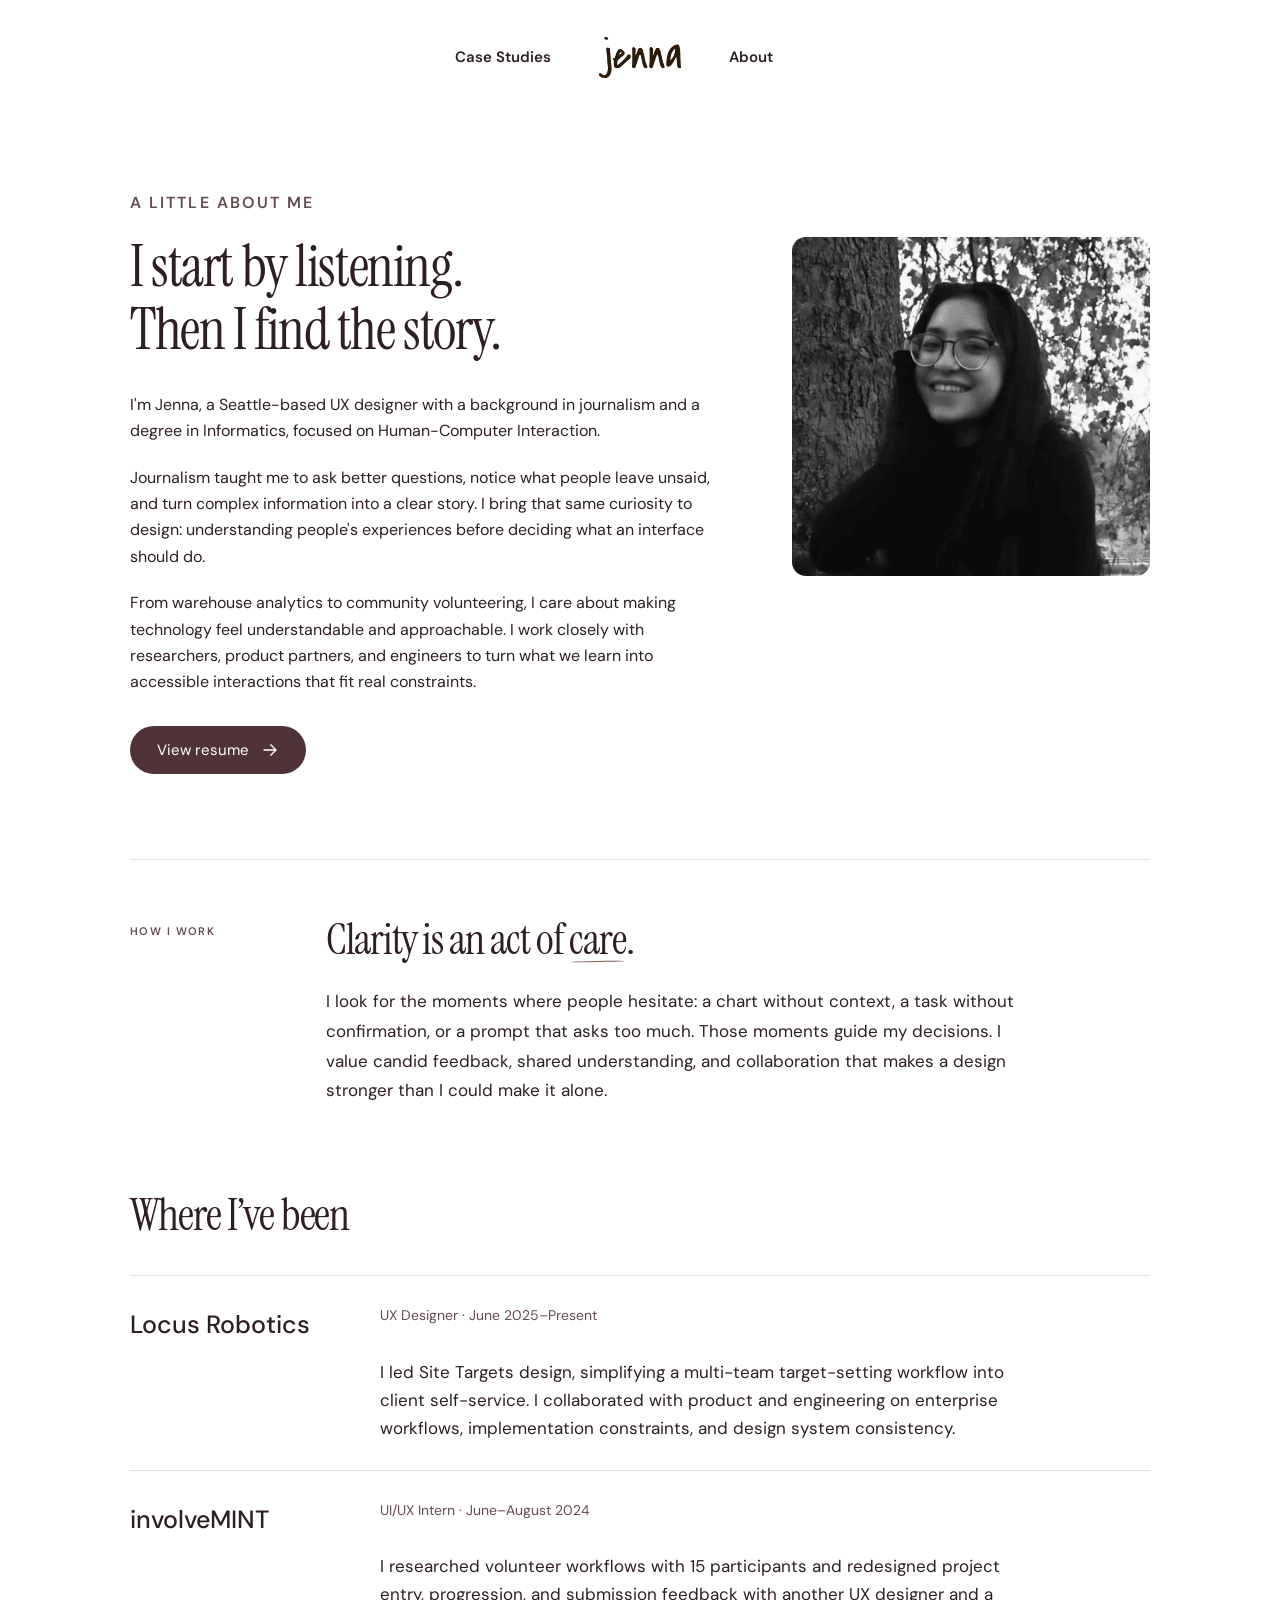
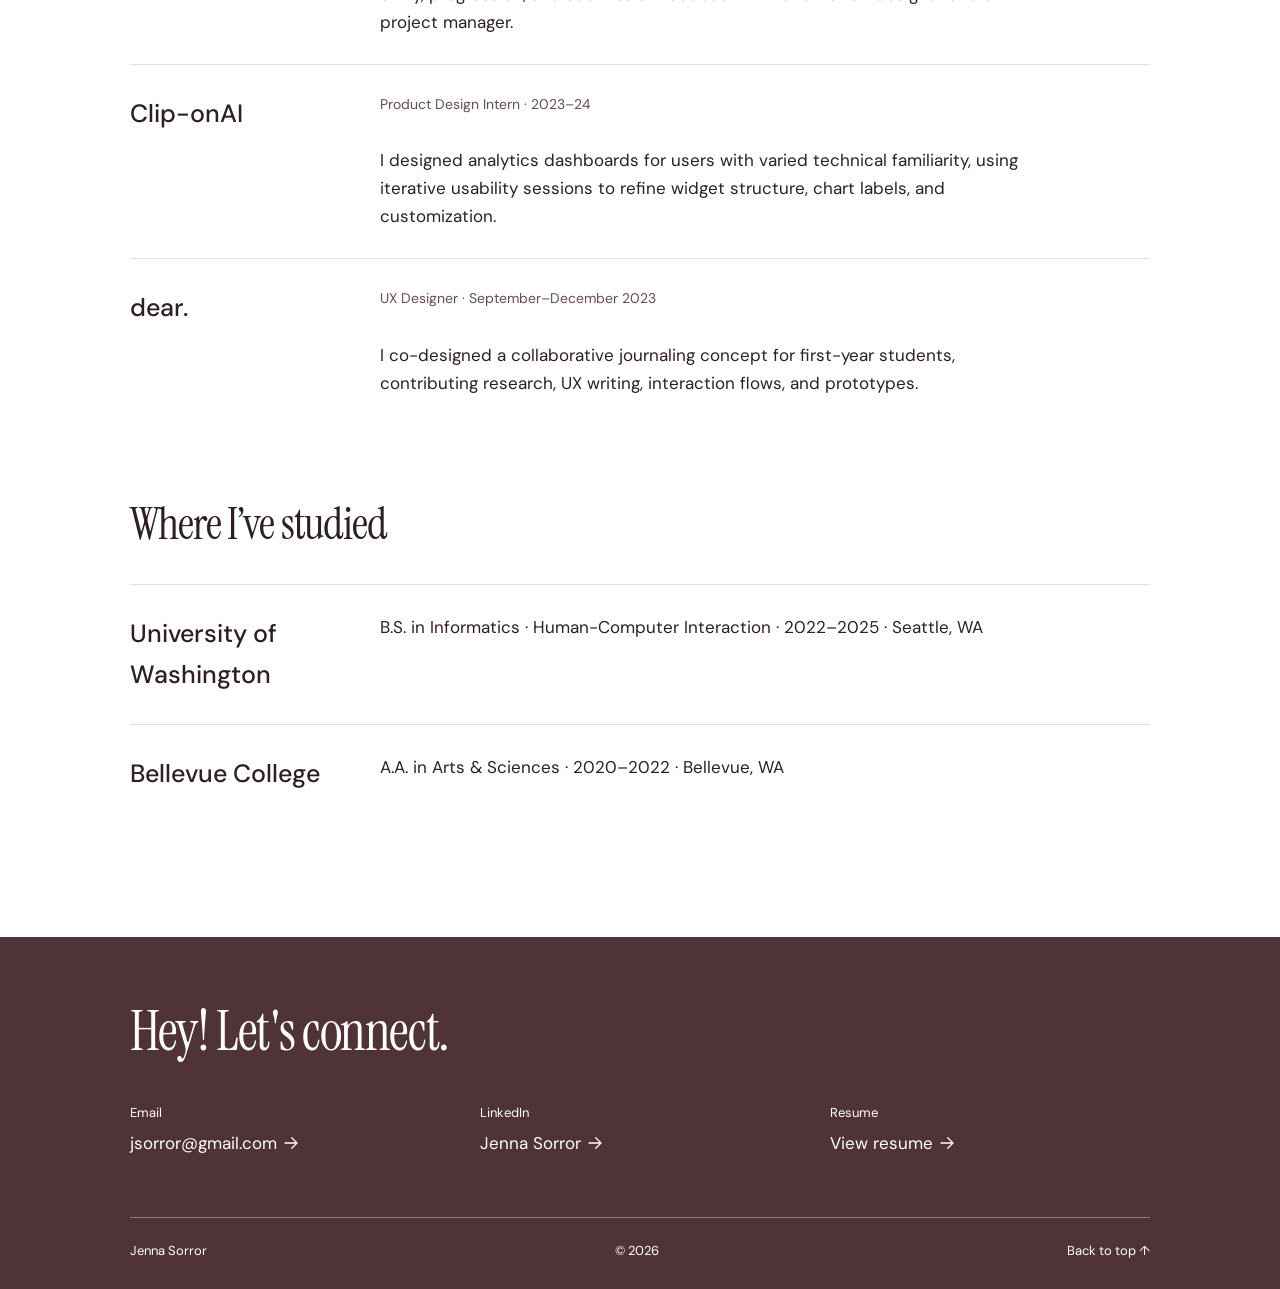
==== about/index.html @ 883465bb "updates" ====
<!doctype html><html lang="en"><head><meta charset="utf-8"><meta name="viewport" content="width=device-width,initial-scale=1"><title>About | Jenna Sorror</title><meta name="description" content="Jenna Sorror — UX designer blending storytelling, accessible design, and clear digital experiences."><link rel="stylesheet" href="/style.css?v=kpi-final-20261102"><script src="/app.js" defer></script><link rel="icon" href="/favicon.ico?v=2" sizes="16x16 32x32 48x48"><link rel="icon" type="image/png" sizes="32x32" href="/assets/favicon-32-light.png?v=2"><link rel="icon" type="image/png" sizes="32x32" href="/assets/favicon-32-dark.png?v=2" media="(prefers-color-scheme: dark)"></head><body id="top"><a class="skip" href="#main">Skip to content</a><header><nav aria-label="Main navigation"><a href="/#works">Case Studies</a><a class="brand" href="/" aria-label="Jenna Sorror home"><img src="/assets/63q6XhkvGhMPZFG9ArWYIcMCmDg.webp" alt="Jenna" width="628" height="317"></a><a href="/about/">About</a></nav></header><main id="main"><section class="about-intro"><div><p class="eyebrow">A little about me</p><h1>I start by listening.<br>Then I find the story.</h1><p>I'm Jenna, a Seattle-based UX designer with a background in journalism and a degree in Informatics, focused on Human-Computer Interaction.</p><p>Journalism taught me to ask better questions, notice what people leave unsaid, and turn complex information into a clear story. I bring that same curiosity to design: understanding people's experiences before deciding what an interface should do.</p><p>From warehouse analytics to community volunteering, I care about making technology feel understandable and approachable. I work closely with researchers, product partners, and engineers to turn what we learn into accessible interactions that fit real constraints.</p><a class="pill" href="https://drive.google.com/file/d/1exLY9FVkenu_E6QQx9AtjL_WXCi6fQHb/view?usp=sharing">View resume <svg class="arrow-icon" viewBox="0 0 24 24" aria-hidden="true" focusable="false"><path d="M4 12h15M13 5l7 7-7 7"/></svg></a></div><img class="portrait" src="/assets/X06zHUKJHyg8ia5EJMYvLdKroq8.webp" alt="Portrait from Jenna's original About page" width="460" height="435"></section><section class="story-section" id="values"><div class="section-label">How I work</div><div class="section-content"><h2>Clarity is an act of <span class="care-static-underline">care</span>.</h2><p>I look for the moments where people hesitate: a chart without context, a task without confirmation, or a prompt that asks too much. Those moments guide my decisions. I value candid feedback, shared understanding, and collaboration that makes a design stronger than I could make it alone.</p></div></section><section class="experience"><h2>Where I’ve been</h2><article><h3>Locus Robotics</h3><p class="muted">UX Designer · June 2025–Present</p><p>I led Site Targets design, simplifying a multi-team target-setting workflow into client self-service. I collaborated with product and engineering on enterprise workflows, implementation constraints, and design system consistency.</p></article><article><h3>involveMINT</h3><p class="muted">UI/UX Intern · June–August 2024</p><p>I researched volunteer workflows with 15 participants and redesigned project entry, progression, and submission feedback with another UX designer and a project manager.</p></article><article><h3>Clip-onAI</h3><p class="muted">Product Design Intern · 2023–24</p><p>I designed analytics dashboards for users with varied technical familiarity, using iterative usability sessions to refine widget structure, chart labels, and customization.</p></article><article><h3>dear.</h3><p class="muted">UX Designer · September–December 2023</p><p>I co-designed a collaborative journaling concept for first-year students, contributing research, UX writing, interaction flows, and prototypes.</p></article></section><section class="experience education-experience" id="education"><h2>Where I’ve studied</h2><article><h3>University of Washington</h3><p>B.S. in Informatics · Human-Computer Interaction · 2022–2025 · Seattle, WA</p></article><article><h3>Bellevue College</h3><p>A.A. in Arts &amp; Sciences · 2020–2022 · Bellevue, WA</p></article></section></main><footer><h2>Hey! Let's connect.</h2><div class="contacts"><a href="mailto:jsorror@gmail.com">Email <span>jsorror@gmail.com <svg class="arrow-icon" viewBox="0 0 24 24" aria-hidden="true" focusable="false"><path d="M4 12h15M13 5l7 7-7 7"/></svg></span></a><a href="https://www.linkedin.com/in/jennasorror/">LinkedIn <span>Jenna Sorror <svg class="arrow-icon" viewBox="0 0 24 24" aria-hidden="true" focusable="false"><path d="M4 12h15M13 5l7 7-7 7"/></svg></span></a><a href="https://drive.google.com/file/d/1exLY9FVkenu_E6QQx9AtjL_WXCi6fQHb/view?usp=sharing">Resume <span>View resume <svg class="arrow-icon" viewBox="0 0 24 24" aria-hidden="true" focusable="false"><path d="M4 12h15M13 5l7 7-7 7"/></svg></span></a></div><div class="copyright"><a href="/">Jenna Sorror</a><span>© 2026</span><a href="#top">Back to top ↑</a></div></footer><dialog aria-label="Expanded project image"><button class="close" aria-label="Close image">Close ×</button><div class="image-stage"><img alt=""></div><p class="viewer-caption"></p><p class="viewer-help">The complete image fits within this window. Press Escape to close.</p></dialog></body></html>
---- style.css ----
@font-face{font-family:Instrument;src:url('/assets/serif.woff2');font-display:swap}@font-face{font-family:DM;src:url('/assets/sans.woff2');font-display:swap}@font-face{font-family:Hand;src:url('/assets/hand.woff2');font-display:swap}*{box-sizing:border-box}html{scroll-behavior:smooth;scroll-padding-top:100px}body{margin:0;background:#fff;color:#2e1f21;font-family:DM,'Arial',sans-serif;font-size:17px;line-height:1.65}a{color:inherit;text-decoration:none}a:hover{text-decoration:underline;text-underline-offset:5px}button{font:inherit}a:focus-visible,button:focus-visible,summary:focus-visible{outline:3px solid #66378d;outline-offset:6px}h1,h2,h3,p{margin:0}h1,h2{font-family:Instrument,Georgia,serif;font-weight:400;line-height:1.1;letter-spacing:-.025em}h1{font-size:clamp(44px,5.4vw,72px)}h2{font-size:clamp(33px,3.5vw,46px)}h3{font-weight:500;font-size:25px}p+p{margin-top:20px}header{height:115px;display:flex;align-items:center;justify-content:center}nav{display:flex;align-items:center;justify-content:center;gap:52px}header nav{font-size:15px;font-weight:600}header a{padding:10px}.brand img{width:82px;height:auto;display:block}.skip{position:absolute;top:-100px;left:20px;background:#fff;z-index:20;padding:12px}.skip:focus{top:12px}main{max-width:1080px;margin:auto;padding:0 30px}.home-hero{padding:112px 0 72px;text-align:center}.home-hero h1{font-size:clamp(36px,3.6vw,49px);line-height:1.15}.home-hero em{font-style:normal;font-weight:bold}.hero-sub{display:block;font-family:DM,Arial,sans-serif;font-size:17px;line-height:1.5;letter-spacing:0;margin-top:23px;color:#654c4f}.purple{color:#66378d}.pill{display:inline-flex;border-radius:40px;padding:12px 27px;background:#4f3336;color:white;font-size:15px;margin-top:30px;gap:16px}.pill:hover{background:#382226;text-decoration:none}.handwritten{display:flex;align-items:center;justify-content:space-between;gap:25px;margin:8px 10px 98px}.handwritten img{object-fit:contain;width:115px;max-height:30px}.handwritten span{font-family:Hand,cursive}.section-heading{display:flex;align-items:baseline;justify-content:space-between;margin-bottom:26px}.section-heading h2{font-size:32px}.section-heading span,.muted{color:#654c4f;font-size:14px}.project-grid{display:grid;grid-template-columns:1fr 1fr;gap:34px 26px}.project-card{background:#f8f6f3;padding:18px;border:1px solid #efebe7;border-radius:20px;display:block;transition:transform .2s}.project-card:hover{transform:translateY(-4px);text-decoration:none}.card-image{overflow:hidden;border-radius:12px;aspect-ratio:1.38}.card-image img{width:100%;height:100%;object-fit:cover}.card-copy{padding:24px 6px 8px}.card-copy>p{font-family:Instrument,Georgia,serif;font-size:27px;line-height:1.17;min-height:95px}.card-title{display:flex;align-items:center;justify-content:space-between;margin-top:20px;gap:16px}.card-title h3{font-size:20px;font-weight:600}.card-title span{font-size:14px;white-space:nowrap}.tags{display:block;font-size:12px;color:#654c4f;margin-top:10px}footer{background:#4f3336;color:#fff;margin-top:115px;padding:65px max(30px,calc((100vw - 1020px)/2)) 28px}footer h2{font-size:55px}.contacts{display:grid;grid-template-columns:1fr 1fr 1fr;gap:30px;margin:40px 0 60px}.contacts a{font-size:13px}.contacts span{display:block;font-size:17px;margin-top:5px}.copyright{border-top:1px solid #957b7e;padding-top:22px;display:flex;justify-content:space-between;font-size:13px;gap:15px}.eyebrow,.section-label{text-transform:uppercase;font-size:11px;letter-spacing:.13em;font-weight:600;color:#654c4f}.about-intro{display:grid;grid-template-columns:1.25fr .75fr;gap:65px;padding-top:75px;align-items:start}.about-intro h1{font-size:57px;margin:20px 0 30px}.about-intro p{font-size:16px}.portrait{width:100%;border-radius:14px;margin-top:47px}.story-section{display:grid;grid-template-columns:170px 1fr;gap:40px;padding:66px 0;border-top:1px solid #e8dfdc}.section-label{padding-top:8px}.section-content h2{max-width:700px;margin-bottom:23px}.section-content>p{max-width:720px}.experience{margin:30px 0 75px}.experience>h2{margin-bottom:35px}.experience article{display:grid;grid-template-columns:220px 1fr;gap:12px 30px;padding:28px 0;border-top:1px solid #e8dfdc}.experience article>p:last-child{grid-column:2;margin-top:0;max-width:650px}.about-intro+.story-section{margin-top:85px}.case-heading{max-width:850px;margin:55px auto 48px}.back{font-size:14px}.case-heading .eyebrow{margin-top:55px;margin-bottom:20px}.case-heading h1{font-size:clamp(42px,5vw,65px)}.intro{font-size:19px;color:#654c4f;max-width:760px;margin-top:28px}.case>figure{margin-bottom:35px}.case>figure img{max-height:620px;object-fit:contain}.project-meta{display:grid;grid-template-columns:1.2fr .7fr 1.4fr;gap:30px;padding:30px 0;border-top:1px solid #e8dfdc}.project-meta span{text-transform:uppercase;font-size:11px;letter-spacing:.1em;color:#654c4f}.project-meta p{font-size:14px;margin-top:6px}.outcome{display:flex;gap:40px;align-items:center;background:#f8f6f3;border-radius:16px;padding:30px 35px;margin:10px 0 45px}.outcome>strong{font-family:Instrument,Georgia,serif;font-size:64px;font-weight:400;white-space:nowrap}.outcome h2{font-family:DM,Arial,sans-serif;font-size:18px;letter-spacing:0;line-height:1.5;font-weight:600}.outcome p{font-size:13px;margin-top:7px;color:#654c4f}.case-nav{flex-wrap:wrap;gap:10px 25px;justify-content:flex-start;font-size:12px;margin-bottom:35px}.case-nav a{padding:7px 0}figure{margin:30px 0 0}.image-button{position:relative;display:block;background:#f8f6f3;border:1px solid #eee8e4;border-radius:12px;padding:18px;width:100%;cursor:zoom-in;text-align:left}.image-button img{width:100%;height:auto;display:block;border-radius:4px}.expand{display:block;text-align:right;font-size:11px;color:#654c4f;margin-top:12px}figcaption{font-size:12px;color:#654c4f;margin-top:12px;line-height:1.5}.results{display:flex;align-items:center;gap:35px;padding:30px;background:#f8f6f3;border-radius:12px;margin-top:30px}.results strong{font-family:Instrument,Georgia,serif;display:block;font-weight:400;font-size:60px}.results span{font-size:13px}.note{font-size:13px;color:#654c4f;margin-top:17px}.flow-summary{border-left:2px solid #b7add0;margin:28px 0;padding-left:32px}.flow-summary li{padding:5px}.evidence{border-top:1px solid #e8dfdc;padding:25px 0}.evidence summary{cursor:pointer;font-size:16px}.evidence figure{max-width:800px;margin:25px auto}.next-project{display:flex;justify-content:space-between;border-top:1px solid #e8dfdc;margin-top:50px;padding-top:30px;font-size:14px}dialog{border:0;border-radius:12px;width:96vw;max-width:1500px;max-height:95vh;padding:20px;background:#fff;color:#2e1f21}dialog::backdrop{background:#211819d9}.zoomscroll{overflow:auto;max-height:78vh}.zoomscroll img{display:block;max-width:none;width:auto;min-width:100%;height:auto}.close{background:#4f3336;color:#fff;border:0;padding:10px 20px;border-radius:25px;display:block;margin:0 0 15px auto;cursor:pointer}dialog p{font-size:12px;margin-top:10px}.review{max-width:780px;margin:75px auto}.review h1{margin:20px 0 30px}.review h2{font-size:34px;margin:40px 0 15px}@media(max-width:700px){body{font-size:16px}main{padding:0 22px}header{height:90px}header nav{gap:22px;font-size:13px}.brand img{width:70px}.home-hero{padding:65px 0 50px}.home-hero h1{font-size:37px}.hero-sub{font-size:15px;max-width:300px;margin:20px auto 0}.desktop{display:none}.handwritten{gap:15px;flex-wrap:wrap;justify-content:center;margin-bottom:60px}.handwritten img{width:80px;max-height:22px}.handwritten span{display:none}.section-heading{display:block}.section-heading span{display:block;margin-top:9px}.project-grid{grid-template-columns:1fr;gap:25px}.card-copy>p{min-height:0;font-size:29px}.card-title{margin-top:22px}.contacts{grid-template-columns:1fr;gap:25px}.copyright{flex-wrap:wrap}.about-intro{grid-template-columns:1fr;gap:20px;padding-top:35px}.about-intro h1{font-size:48px}.portrait{max-width:350px;margin-top:15px}.story-section{grid-template-columns:1fr;gap:18px;padding:42px 0}.experience article{display:block}.experience article p{margin-top:10px!important}.experience article h3{font-size:22px}.case-heading{margin-top:25px}.case-heading .eyebrow{margin-top:35px}.case-heading h1{font-size:43px}.intro{font-size:17px}.project-meta{grid-template-columns:1fr 1fr;gap:20px}.project-meta>div:last-child{grid-column:1/-1}.outcome{display:block;padding:25px}.outcome>strong{font-size:55px}.outcome h2{margin-top:12px}.case-nav{gap:6px 16px}.image-button{padding:8px}.results{gap:18px;padding:20px}.results strong{font-size:48px}.results span{font-size:11px}.next-project{gap:20px}footer{margin-top:70px;padding-top:45px}footer h2{font-size:43px}}@media(prefers-reduced-motion:reduce){html{scroll-behavior:auto}.project-card{transition:none}}
/* Editorial rhythm and stable artifact presentation. */
img{max-width:100%;height:auto}.home-hero{padding-top:76px;padding-bottom:58px}.handwritten{margin-bottom:72px}.case-heading{margin-top:30px;margin-bottom:28px}.case-heading .eyebrow{margin-top:34px}.case-heading h1{text-wrap:balance}.project-meta{max-width:850px;margin:0 auto 28px;padding:22px 0;border-bottom:1px solid #e8dfdc}.project-meta p{line-height:1.6}.case>figure{margin-top:0;margin-bottom:35px}.case>figure img{max-height:530px}.case-nav{border-top:1px solid #e8dfdc;padding:18px 0 22px;margin-bottom:0;gap:5px 22px;font-size:13px}.nav-label{font-size:10px;text-transform:uppercase;letter-spacing:.12em;color:#654c4f;flex-basis:100%}.story-section{padding:55px 0;gap:36px;grid-template-columns:160px minmax(0,1fr)}.section-content{min-width:0}.section-content h2{font-size:clamp(34px,3.4vw,43px);line-height:1.13;text-wrap:balance}.section-number{display:block;font-family:Instrument,Georgia,serif;font-size:28px;line-height:1.2;letter-spacing:0;font-weight:400;margin-bottom:8px;color:#8d777a}.section-label{line-height:1.6}.section-content>p{line-height:1.75}.image-button{padding:14px;background:#f8f6f3}.image-button img{max-height:610px;object-fit:contain}.image-button:hover{border-color:#bba8ab}.expand{font-size:12px}.evidence{margin-top:12px;padding:25px 24px;border:1px solid #e8dfdc;border-radius:12px;background:#fcfbfa}.evidence summary{font-weight:600}.evidence>h3{margin:30px 0 12px}.evidence>p{max-width:780px}.evidence figure{margin:35px auto}.note{border-left:2px solid #baa9ac;padding-left:15px}blockquote{margin:26px 0;padding:20px 24px;border-left:2px solid #9e8b90;background:#f8f6f3}blockquote p{font-family:Instrument,Georgia,serif;font-size:27px;line-height:1.25}blockquote cite{display:block;font-style:normal;font-size:11px;color:#654c4f;margin-top:12px}.results{justify-content:space-between;max-width:600px}.results div{flex:1}.results>span{flex:0}.flow-summary{font-size:15px}.portrait{height:auto}.case-heading+.project-meta span{display:block}.next-project a{padding:8px 0}.card-copy>p{text-wrap:pretty}.project-card .card-image img{height:100%}
@media(max-width:900px){.story-section{grid-template-columns:125px minmax(0,1fr);gap:24px}.project-meta{gap:20px}.case-nav{gap:4px 18px}}
@media(max-width:700px){.home-hero{padding-top:42px;padding-bottom:42px}.handwritten{margin-bottom:48px}.case-heading{margin-top:20px;margin-bottom:25px}.case-heading .eyebrow{margin-top:28px}.case-heading h1{font-size:42px}.story-section{grid-template-columns:minmax(0,1fr);gap:18px;padding:38px 0}.section-label{display:flex;align-items:center;gap:12px;padding-top:0}.section-number{font-size:24px;margin:0}.section-content h2{font-size:35px}.project-meta{margin-bottom:25px}.image-button{padding:9px}.image-button img{max-height:560px}.case-nav{font-size:12px;padding:15px 0 19px;gap:2px 17px}.case-nav a{min-height:36px;display:flex;align-items:center}.case>figure img{max-height:400px}.outcome{margin-bottom:25px}.evidence{padding:20px 16px}.results{gap:15px}.results strong{font-size:46px}blockquote{padding:18px}.about-intro+.story-section{margin-top:55px}}
.results .result-divider{border-left:1px solid #d6c8ca;height:70px}.results div:last-child{padding-left:10px}
.results{align-items:flex-start}.results strong{line-height:1.15;margin-bottom:14px}.results span{line-height:1.5}.results .result-divider{align-self:center}.results div{min-width:0}.results div>span{display:block;min-height:3em}
/* Balanced navigation, a gentle word marquee, and a fit-to-window viewer. */
header nav{display:grid;grid-template-columns:minmax(0,1fr) auto minmax(0,1fr);width:min(520px,100%);gap:28px;padding:0 22px}header nav>a:first-child{justify-self:end}header nav>.brand{justify-self:center}header nav>a:last-child{justify-self:start}.arrow-icon{width:18px;height:18px;display:inline-block;vertical-align:-3px;flex-shrink:0;fill:none;stroke:currentColor;stroke-width:1.7;stroke-linecap:round;stroke-linejoin:round}.pill{align-items:center;gap:12px}.expand .arrow-icon,.card-title .arrow-icon{width:15px;height:15px;vertical-align:-3px}.word-marquee{position:relative;margin:8px 0 72px;padding:12px 38px 12px 0}.marquee-window{overflow:hidden;mask-image:linear-gradient(to right,transparent,#000 4%,#000 96%,transparent)}.marquee-track{display:flex;width:max-content;animation:words-scroll 42s linear infinite;will-change:transform}.marquee-group{display:flex;align-items:center;justify-content:space-around;width:1020px;flex-shrink:0;gap:55px;padding:0 30px}.marquee-group img{width:115px;max-height:32px;object-fit:contain;flex-shrink:0}.marquee-toggle{position:absolute;right:0;top:50%;transform:translateY(-50%);border:1px solid #e8dfdc;border-radius:50%;background:#fff;color:#654c4f;width:28px;height:28px;display:grid;place-items:center;cursor:pointer;padding:4px}.marquee-toggle svg{width:16px;height:16px;fill:none;stroke:currentColor;stroke-width:1.7;stroke-linecap:round;stroke-linejoin:round}.play-symbol{display:none}.is-paused .pause-symbol{display:none}.is-paused .play-symbol{display:block}.word-marquee:hover .marquee-track,.word-marquee:focus-within .marquee-track,.word-marquee.is-paused .marquee-track{animation-play-state:paused}@keyframes words-scroll{to{transform:translateX(-50%)}}
dialog{width:min(1200px,96vw);height:min(940px,94vh);height:min(940px,94dvh);max-height:none;padding:20px;overflow:hidden}dialog[open]{display:flex;flex-direction:column;gap:10px}.close{flex-shrink:0;margin:0 0 4px auto}.image-stage{flex:1;min-height:0;display:flex;align-items:center;justify-content:center;overflow:hidden;background:#f8f6f3;border-radius:6px}.image-stage img{display:block;width:100%;height:100%;min-width:0;min-height:0;max-width:100%;max-height:100%;object-fit:contain;border-radius:0}.viewer-caption{flex-shrink:0;font-size:13px;line-height:1.4;margin:0}.viewer-help{flex-shrink:0;font-size:11px;line-height:1.4;margin:0;color:#654c4f}dialog p+p{margin-top:0}#education .section-content>p{margin-top:0}
@media(max-width:700px){header nav{gap:16px;padding:0 16px}.word-marquee{margin-bottom:48px}.marquee-group{width:820px;gap:50px}.marquee-group img{width:100px;max-height:28px}dialog{padding:12px;gap:8px}dialog[open]{gap:8px}.viewer-caption{font-size:12px}.viewer-help{font-size:10px}}
@media(prefers-reduced-motion:reduce){.marquee-track{animation:none;transform:none;width:100%;will-change:auto}.marquee-group{width:100%;gap:20px;flex-wrap:wrap;justify-content:center;padding:0}.marquee-group[aria-hidden="true"],.marquee-toggle{display:none}.word-marquee{padding:10px 0}.marquee-window{mask-image:none}}
/* Keep the viewer close to the image's proportions, including on phones. */
dialog{height:auto;max-height:94vh;max-height:94dvh}.image-stage{flex:0 1 auto;max-height:calc(94vh - 180px);max-height:calc(94dvh - 180px)}.image-stage img{width:auto;height:auto;max-width:100%;max-height:calc(94vh - 180px);max-height:calc(94dvh - 180px)}
dialog[open]{height:fit-content}.image-stage{display:block;flex:none;text-align:center}.image-stage img{margin:auto}
/* Evidence-led metric cards: one shared visual language, explicit evidence types. */
.outcome.metric-card{display:grid;grid-template-columns:minmax(215px,.85fr) minmax(0,1.6fr);gap:20px 38px;align-items:center;position:relative;background:#4f3336;color:#fff;border:1px solid #4f3336;border-radius:18px;padding:30px 34px 0;margin:15px 0 42px;box-shadow:0 5px 0 #eee7e9;overflow:hidden}.metric-kicker{display:flex;align-items:center;gap:9px;font-family:DM,Arial,sans-serif;font-size:11px;line-height:1.4;font-weight:600;text-transform:uppercase;letter-spacing:.12em}.metric-card>.metric-kicker{grid-column:1/-1;color:#e3d5e9}.metric-marker{font-size:18px;line-height:1;letter-spacing:0}.metric-value{align-self:center;padding:5px 28px 15px 0;border-right:1px solid #967a80}.metric-value>strong{font-family:Instrument,Georgia,serif;font-weight:400;font-size:clamp(64px,7vw,94px);letter-spacing:-.03em;line-height:1;white-space:nowrap;display:block}.metric-slash{color:#cbb3c0;font-size:.7em;vertical-align:7%}.metric-to{font-family:DM,Arial,sans-serif;font-size:.45em;vertical-align:16%;letter-spacing:-.08em;margin:0 3px}.metric-unit{font-family:DM,Arial,sans-serif;font-size:22px;font-weight:400;letter-spacing:0;margin-left:4px}.metric-description h2{font-family:DM,Arial,sans-serif;font-size:23px;line-height:1.35;font-weight:600;letter-spacing:-.015em;margin:0;max-width:580px}.metric-card .metric-description p{font-size:14px;line-height:1.6;color:#f0e5e7;margin-top:13px;max-width:550px}.metric-card>p.metric-evidence{grid-column:1/-1;margin:0 -34px;padding:17px 34px;background:#432a2e;border-top:1px solid #7b5e65;color:#e9dce0;font-size:12px;line-height:1.6}.metric-dots{display:flex;flex-wrap:wrap;gap:5px;max-width:160px;margin-top:19px}.metric-dots i{display:block;width:6px;height:6px;background:#e3d5e9;border-radius:50%}.metric-dots .unfilled{background:transparent;border:1px solid #d3b7c3}.metric-support{display:flex;flex-direction:column;gap:5px;font-size:11px;color:#e3d5e9;margin-top:18px;line-height:1.5}.metric-support b{font-size:13px;font-weight:600;color:#fff;margin-right:4px}.comparison-panel{margin-top:30px;border:1px solid #cbbac4;border-radius:16px;background:#fcf9fc;box-shadow:0 4px 0 #eee7ef;overflow:hidden}.comparison-heading{display:flex;justify-content:space-between;align-items:center;gap:14px;flex-wrap:wrap;padding:20px 22px;color:#4f3336}.evidence-badge{font-size:10px;color:#5e3a65;background:#eee3f1;border:1px solid #d9c9dd;border-radius:20px;padding:5px 10px;white-space:nowrap}.comparison-grid{display:grid;grid-template-columns:1fr 1fr;gap:14px;padding:0 22px 22px}.comparison-stat{padding:24px;background:#f0e7f3;border:1px solid #ddcfe3;border-radius:10px;min-width:0}.comparison-stat:first-child{background:#f4eeee;border-color:#e2d7d9}.comparison-order{display:block;font-size:13px;font-weight:600;color:#4f3336;line-height:1.4;min-height:2.8em}.comparison-stat>strong{display:block;font-family:Instrument,Georgia,serif;font-weight:400;line-height:1.05;font-size:76px;letter-spacing:-.03em;color:#4f3336;margin:12px 0}.comparison-stat>strong>span{font-size:.63em;margin-left:3px}.comparison-caption{display:block;font-size:11px;line-height:1.5;color:#654c4f;max-width:180px}.comparison-difference{border-top:1px solid #d9c9dd;padding:17px 22px;background:#f5eff7;display:flex;flex-wrap:wrap;align-items:center;gap:6px 20px}.comparison-difference strong{font-size:15px;color:#53335f;font-weight:600}.comparison-difference>span{font-size:12px;line-height:1.6;color:#654c4f;max-width:430px}
@media(max-width:700px){.outcome.metric-card{grid-template-columns:1fr;gap:18px;padding:24px 23px 0;margin-bottom:30px}.metric-value{border-right:0;border-bottom:1px solid #967a80;padding:4px 0 22px}.metric-value>strong{font-size:82px}.metric-unit{font-size:22px}.metric-description{padding-bottom:4px}.metric-description h2{font-size:21px}.metric-card .metric-description p{font-size:13px;margin-top:12px}.metric-card>p.metric-evidence{margin:0 -23px;padding:15px 23px;font-size:11px}.metric-support{flex-direction:row;gap:16px;flex-wrap:wrap}.metric-dots{max-width:none;gap:6px;margin-top:18px}.metric-dots i{width:6px;height:6px}.comparison-heading{padding:18px;gap:10px}.comparison-heading .metric-kicker{font-size:10px}.comparison-grid{gap:10px;padding:0 14px 16px}.comparison-stat{padding:17px 12px}.comparison-order{font-size:12px;min-height:2.8em}.comparison-stat>strong{font-size:58px;margin:13px 0}.comparison-caption{font-size:10px}.comparison-difference{padding:16px 18px}.comparison-difference strong{font-size:14px}.comparison-difference>span{font-size:11px}}
.metric-dots-twenty{display:grid;grid-template-columns:repeat(10,6px);justify-content:start}
/* A small illustrated story, drawn in ink. */
.doodle-story{position:relative;margin:0 0 64px;padding:4px 22px 22px}.doodle-scenes{position:relative;display:grid;grid-template-columns:repeat(4,minmax(0,1fr));gap:24px;z-index:1}.doodle-scene{text-align:center;--chapter:0s}.scene-2{--chapter:1.5s}.scene-3{--chapter:3s}.scene-4{--chapter:4.5s}.story-illustration{display:block;width:100%;height:auto;overflow:visible}.story-illustration .ink,.story-illustration g.ink path{fill:none;stroke:#50383a;stroke-width:1.65;stroke-linecap:round;stroke-linejoin:round;stroke-dasharray:1;animation:draw-ink 18s ease-in-out infinite;animation-delay:var(--chapter)}.story-illustration circle.ink{stroke-dasharray:none;animation:none}.paper-fill{fill:#fbf6ed;stroke:none}.lilac-fill{fill:#e8dcec;stroke:none}.sun-fill{fill:#d8b38e;stroke:none}.cursor-fill{fill:#d9c4d0;stroke:none}.quote-mark{fill:none;stroke:#795b70;stroke-width:1.2}.ground-line{fill:none;stroke:#baa4a5;stroke-width:1;stroke-linecap:round;stroke-dasharray:2 4}.story-thread{position:absolute;top:35px;left:0;width:100%;height:150px;pointer-events:none}.story-thread path{fill:none;stroke:#cfbcc6;stroke-width:1.2;stroke-dasharray:1;animation:draw-thread 18s ease-in-out infinite;opacity:.65}.doodle-label{height:25px!important;width:auto;max-width:130px;object-fit:contain;display:block;margin:4px auto 0}.camera-flash{fill:none;stroke:#99734d;stroke-width:2;stroke-linecap:round;animation:camera-glint 18s ease-in-out infinite}.bubble-float{animation:bubble-lift 9s ease-in-out infinite;transform-origin:center;transform-box:fill-box}.cursor-nudge{animation:cursor-tap 9s ease-in-out infinite;transform-origin:center;transform-box:fill-box}.little-spark{animation:ink-spark 9s ease-in-out infinite;transform-origin:center;transform-box:fill-box}.doodle-toggle{position:absolute;bottom:0;right:0;display:grid;place-items:center;width:28px;height:28px;padding:5px;border:1px solid #dacbd0;border-radius:50%;color:#654c4f;background:#fff;cursor:pointer}.doodle-toggle svg{width:16px;height:16px;fill:none;stroke:currentColor;stroke-width:1.6;stroke-linecap:round;stroke-linejoin:round}.doodle-story.is-paused *{animation-play-state:paused!important}.doodle-toggle .play-symbol{display:none}.doodle-story.is-paused .pause-symbol{display:none}.doodle-story.is-paused .play-symbol{display:block}@keyframes draw-ink{0%{stroke-dashoffset:1}17%,86%{stroke-dashoffset:0}97%,100%{stroke-dashoffset:1}}@keyframes draw-thread{0%{stroke-dashoffset:1}45%,85%{stroke-dashoffset:0}100%{stroke-dashoffset:1}}@keyframes camera-glint{0%,24%,30%,100%{opacity:0}26%,28%{opacity:1}}@keyframes bubble-lift{0%,45%,100%{transform:translateY(0)}60%,75%{transform:translateY(-3px)}}@keyframes cursor-tap{0%,65%,100%{transform:translate(0,0)}76%{transform:translate(-4px,-3px)}82%{transform:translate(-2px,-1px)}}@keyframes ink-spark{0%,35%,100%{opacity:.55;transform:scale(.95)}60%{opacity:1;transform:scale(1.08)}}
/* Source-faithful testing records, typeset as native content. */
.detailed-evidence{margin-top:42px}.detailed-evidence>h3{font-family:Instrument,Georgia,serif;font-size:34px;line-height:1.2}.evidence-intro{font-size:14px;color:#654c4f;margin-top:14px;max-width:720px}.test-sheets{display:grid;grid-template-columns:1fr 1fr;gap:18px;margin-top:24px;align-items:start}.test-sheet{border:1px solid #d7c8ca;border-radius:13px;overflow:hidden;background:#fff}.test-sheet-header{height:auto;display:block;padding:23px 22px;background:#f3edeb;color:#4f3336;border-bottom:1px solid #d7c8ca}.test-sheet.after .test-sheet-header{background:#4f3336;color:#fff;border-color:#4f3336}.sheet-label{display:block;font-size:10px;font-weight:600;letter-spacing:.14em;text-transform:uppercase;margin-bottom:9px}.test-sheet-header h3{font-family:Instrument,Georgia,serif;font-size:29px;line-height:1.15}.sheet-sample{display:block;font-size:11px;margin-top:11px;opacity:.8}.test-criteria{list-style:none;padding:0;margin:0}.test-criteria li{display:grid;grid-template-columns:23px 1fr;gap:10px;padding:20px 18px;border-bottom:1px solid #eee5e5}.criterion-number{font-size:11px;line-height:1.7;color:#856d72}.test-criteria p{font-size:13px;line-height:1.65}.criterion-result{margin-top:12px}.criterion-result strong{display:block;font-size:17px;color:#4f3336}.criterion-result strong>span{font-size:10px;font-weight:400;color:#654c4f}.criterion-kind{display:inline-block;font-size:9px;line-height:1.5;margin-top:5px;color:#715b60}.criterion-kind.matched{color:#5b365e;background:#f0e7f2;padding:2px 6px;border-radius:4px}.criterion-track{height:4px;border-radius:3px;background:#eee7e6;overflow:hidden;margin-top:10px}.criterion-track>span{display:block;height:100%;background:#b49a9d}.test-sheet.after .criterion-track>span{background:#633f49}.source-link{display:block;padding:16px 18px;font-size:11px;color:#654c4f}.matched-summary{margin-top:24px;padding:23px;background:#f7f1f5;border:1px solid #ded0db;border-radius:11px}.matched-summary h4{font-size:16px;line-height:1.45;margin:0 0 15px}.matched-summary dl{margin:0}.matched-summary dl>div{display:flex;align-items:baseline;justify-content:space-between;gap:20px;border-top:1px solid #dfd1db;padding:11px 0}.matched-summary dt{font-size:13px}.matched-summary dd{margin:0;font-size:14px;white-space:nowrap;font-weight:600}.matched-summary dd>span{color:#9d7c8b;padding:0 5px}.matched-summary p{font-size:12px;color:#654c4f;margin-top:12px}.evidence-calculation{font-size:12px;color:#654c4f;line-height:1.7;margin-top:19px}.comparison-stat.after-stat{background:#4f3336;border-color:#4f3336}.after-stat .comparison-order,.after-stat>strong,.after-stat .comparison-caption{color:#fff}.phase-tag{display:block;font-size:10px;letter-spacing:.12em;text-transform:uppercase;font-weight:600;margin-bottom:8px;opacity:.8}.comparison-order{min-height:3.5em}.rate-track{height:10px;border-radius:6px;background:#e1d4d6;overflow:hidden;margin:17px 0}.rate-track>span{display:block;background:#ab8c91;height:100%;border-radius:6px}.after-stat .rate-track{background:#755b61}.after-stat .rate-track>span{background:#e6ccd9}.after-stat .comparison-caption{color:#eddee3}.comparison-difference{background:#ebdce7}.comparison-difference strong{font-size:18px}
/* The same before / after language for warehouse target-setting. */
.workflow-panels{display:grid;grid-template-columns:1fr 1fr;gap:20px}.workflow-panel{padding:27px 24px 22px;border:1px solid #d7c8ca;border-radius:12px;background:#f7f2ef;display:flex;flex-direction:column;color:#4f3336}.workflow-panel.after{background:#4f3336;color:#fff;border-color:#4f3336}.workflow-count{font-family:Instrument,Georgia,serif;font-size:76px;line-height:1.05;letter-spacing:-.03em}.workflow-count-label{font-size:14px;margin:8px 0 22px!important}.workflow-route{border-top:1px solid #dacbcd;padding-top:22px;flex:1}.after .workflow-route{border-color:#876970}.workflow-node{display:flex;gap:13px;align-items:center;border:1px solid #ded1d0;border-radius:8px;padding:15px 12px;background:#fff;font-size:15px;font-weight:500;color:#4f3336;min-height:65px}.workflow-node svg{width:28px;height:28px;flex-shrink:0;fill:none;stroke:currentColor;stroke-width:1.5;stroke-linecap:round;stroke-linejoin:round}.after .workflow-node{background:#63474d;border-color:#9b7d84;color:#fff}.route-arrow{display:block;text-align:center;font-size:28px;line-height:1;padding:13px}.workflow-takeaway{font-size:12px;line-height:1.6;margin-top:27px;padding-top:17px;border-top:1px solid #dacbcd}.after .workflow-takeaway{border-color:#876970;color:#efe2e6}.workflow-comparison figcaption a{display:inline-block;text-decoration:underline;text-underline-offset:3px;margin-top:7px}
@media(max-width:700px){.doodle-story{padding:0 12px 24px;margin-bottom:44px}.doodle-scenes{grid-template-columns:repeat(2,minmax(0,1fr));gap:24px 18px}.story-thread{display:none}.doodle-label{height:22px!important;max-width:110px}.test-sheets,.workflow-panels{grid-template-columns:1fr;gap:20px}.test-sheet-header{padding:22px}.test-criteria li{padding:20px}.test-criteria p{font-size:14px}.criterion-result strong{font-size:19px}.criterion-result strong>span{font-size:11px}.criterion-kind{font-size:10px}.matched-summary{padding:19px}.matched-summary dl>div{display:block}.matched-summary dd{margin-top:5px}.workflow-panel{padding:25px 23px}.workflow-count{font-size:82px}.workflow-node{font-size:16px}.detailed-evidence>h3{font-size:31px}.comparison-difference strong{font-size:16px}.comparison-order{font-size:11px}.comparison-stat>strong{font-size:58px}.phase-tag{font-size:9px}}
@media(prefers-reduced-motion:reduce){.doodle-story *{animation:none!important}.story-illustration .ink,.story-illustration g.ink path,.story-thread path{stroke-dashoffset:0;stroke-dasharray:none}.camera-flash{opacity:.7}.doodle-toggle{display:none}}
@supports(grid-template-rows:subgrid){@media(min-width:701px){.test-sheet{display:grid;grid-template-rows:subgrid;grid-row:span 8}.test-criteria{display:contents}.test-criteria li{height:100%}}}
.story-illustration .ink,.story-illustration g.ink path{animation-fill-mode:both}
/* One quiet, playful ink doodle replaces the illustrated role strip. */
.doodle-story.minimal-doodle{position:relative;width:220px;max-width:100%;height:90px;padding:0;margin:0 auto 45px}.tiny-doodle{display:block;width:220px;max-width:100%;height:88px;overflow:visible}.tiny-trail{fill:none;stroke:#b8a4a7;stroke-width:1.1;stroke-linecap:round;stroke-dasharray:2 5}.tiny-star{transform-origin:109px 41px;animation:quiet-drift 9s ease-in-out infinite}.star-outline{fill:#fcf8f0;stroke:#654c4f;stroke-width:1.5;stroke-linecap:round;stroke-linejoin:round}.star-eyes{fill:none;stroke:#654c4f;stroke-width:2;stroke-linecap:round;transform-origin:109px 39px;animation:doodle-blink 9s ease-in-out infinite}.star-smile{fill:none;stroke:#654c4f;stroke-width:1.1;stroke-linecap:round}.tiny-twinkle{fill:none;stroke:#947b87;stroke-width:1.1;stroke-linecap:round;animation:quiet-twinkle 9s ease-in-out infinite}.tiny-dot{fill:#b6a1a5}.minimal-doodle .doodle-toggle{width:22px;height:22px;padding:4px;right:0;bottom:4px;border-color:#e7dcdf;color:#856e73}.minimal-doodle .doodle-toggle svg{width:13px;height:13px}@keyframes quiet-drift{0%,100%{transform:translateY(1px) rotate(-5deg)}50%{transform:translateY(-3px) rotate(4deg)}}@keyframes doodle-blink{0%,39%,43%,100%{transform:scaleY(1)}41%{transform:scaleY(.1)}}@keyframes quiet-twinkle{0%,100%{opacity:.35}50%{opacity:.85}}
/* Muted red / green accents reinforce the existing before / after labels. */
.phase-tag{display:flex;align-items:center;gap:7px;opacity:1}.phase-signal{width:18px;height:18px;flex-shrink:0;stroke-width:1.6;stroke-linecap:round;stroke-linejoin:round}.before-signal{fill:#f8e5e0;stroke:#9c443d}.after-signal{fill:#d5ead2;stroke:#355d3d}.before-stat>strong{color:#994b43}.before-stat .rate-track{background:#e8d6d3}.before-stat .rate-track>span{background:#b65d52}.after-stat .rate-track{background:#786860}.after-stat .rate-track>span{background:#b9d8ae}.comparison-stat.before-stat{border-top:3px solid #b65d52}.comparison-stat.after-stat{border-top:3px solid #b9d8ae}
@media(max-width:700px){.doodle-story.minimal-doodle{height:82px;margin-bottom:34px}.tiny-doodle{height:80px}.phase-signal{width:16px;height:16px}}
@media(prefers-reduced-motion:reduce){.tiny-star,.star-eyes,.tiny-twinkle{animation:none!important}}
@media(max-width:700px){.comparison-order{min-height:5.2em}}
/* A loose ink trail and a single small paper plane. */
.doodle-story.plane-doodle{width:300px;height:105px;margin:0 auto 35px}.paper-plane-scene{display:block;width:300px;max-width:100%;height:105px;overflow:visible}.flight-trail{fill:none;stroke:#a78c86;stroke-width:1.4;stroke-linecap:round;stroke-dasharray:1.4 6;opacity:.8}.flight-scribble{fill:none;stroke:#80675e;stroke-width:1.4;stroke-linecap:round;opacity:.65}.plane-paper{fill:#fbf7ef;stroke:#573e32;stroke-width:1.9;stroke-linecap:round;stroke-linejoin:round}.plane-fold{fill:none;stroke:#573e32;stroke-width:1.5;stroke-linecap:round;stroke-linejoin:round}.plane-flyer{offset-path:path('M46 64C80 36 114 38 133 57C157 82 120 98 113 75C101 42 173 24 234 48');offset-rotate:auto;offset-distance:100%;transform-origin:0 0;animation:paper-flight 12s linear infinite}.plane-doodle .doodle-toggle{right:6px;bottom:6px}@keyframes paper-flight{0%{offset-distance:0%;opacity:0}5%{opacity:1}86%{opacity:1}97%,100%{offset-distance:100%;opacity:0}}
@media(max-width:700px){.doodle-story.plane-doodle{height:95px;margin-bottom:28px}.paper-plane-scene{height:95px}}
@media(prefers-reduced-motion:reduce){.plane-flyer{animation:none!important;offset-distance:100%;opacity:1}}
/* Loose, stop-frame ink contours framing a quiet central headline. */
.home-hero{position:relative;padding:92px 130px 72px;margin-bottom:30px}.home-hero>h1,.home-hero>.eyebrow,.home-hero>.pill{position:relative;z-index:1}.doodle-story.hero-doodles{position:absolute;inset:0;width:100%;height:100%;padding:0;margin:0;pointer-events:none}.hero-sketch{position:absolute;display:block;fill:none;stroke:#563d32;stroke-width:2.7;stroke-linecap:round;stroke-linejoin:round;overflow:visible}.hero-sketch .sketch-gold{fill:#ebd7a8;stroke:none}.hero-sketch .sketch-lilac{fill:#dfd0e6;stroke:none}.hero-sketch .pencil-graphite{fill:#563d32;stroke:none}.hero-sketch .sketch-dot{stroke-width:5}.sketch-pencil{left:3.5%;top:108px;width:70px;height:115px;transform:rotate(-19deg)}.sketch-cursor{right:3%;top:235px;width:73px;height:84px;transform:rotate(12deg)}.sketch-loop{left:4.5%;top:283px;width:105px;height:67px;transform:rotate(-9deg)}.sketch-spark{right:12%;top:43px;width:37px;height:43px;transform:rotate(8deg)}.sketch-asterisk{left:19%;top:32px;width:28px;height:28px;stroke-width:2.3;transform:rotate(-8deg)}.sketch-curl{right:6%;top:122px;width:60px;height:49px;transform:rotate(14deg)}.hero-sketch .frame-a{animation:ink-frame-a 1.7s steps(1,end) infinite}.hero-sketch .frame-b{animation:ink-frame-b 1.7s steps(1,end) infinite}.sketch-cursor .sketch-frame{animation-delay:-.6s}.sketch-loop .sketch-frame{animation-delay:-1.1s}.sketch-spark .sketch-frame{animation-delay:-.3s}.sketch-curl .sketch-frame{animation-delay:-.8s}.cursor-drift{animation:cursor-sketch-nudge 8s steps(2,end) infinite;transform-origin:50px 65px}.cursor-click{animation:sketch-click 8s steps(1,end) infinite;stroke-width:2.2}.hero-doodles .doodle-toggle{pointer-events:auto;right:18px;bottom:14px;width:24px;height:24px;border-color:#e7dcdf;color:#856e73;opacity:.8}.hero-doodles .doodle-toggle svg{width:13px;height:13px}@keyframes ink-frame-a{0%,100%{opacity:1}50%{opacity:0}}@keyframes ink-frame-b{0%,100%{opacity:0}50%{opacity:1}}@keyframes cursor-sketch-nudge{0%,65%,100%{transform:translate(0,0) rotate(0)}75%,85%{transform:translate(-2px,-2px) rotate(-2deg)}}@keyframes sketch-click{0%,73%,86%,100%{opacity:0}74%,85%{opacity:1}}
@media(min-width:701px) and (max-width:950px){.home-hero{padding:90px 100px 65px}.sketch-pencil{left:1%;width:57px}.sketch-cursor{right:0;width:62px}.sketch-loop{left:0;width:80px}.sketch-curl{right:1%;width:50px}.sketch-asterisk{left:16%}}
@media(max-width:700px){.home-hero{padding:100px 0 55px;margin-bottom:15px}.sketch-pencil{left:12px;top:10px;width:44px;height:70px;transform:rotate(-27deg)}.sketch-cursor{right:18px;top:20px;width:43px;height:51px;transform:rotate(12deg)}.sketch-spark{right:43%;top:20px;width:23px;height:29px}.sketch-loop,.sketch-curl,.sketch-asterisk{display:none}.hero-doodles .doodle-toggle{right:0;bottom:4px}}
@media(prefers-reduced-motion:reduce){.hero-doodles *{animation:none!important}.hero-sketch .frame-a{opacity:1}.hero-sketch .frame-b{opacity:0}.cursor-click{opacity:0}.hero-doodles .doodle-toggle{display:none}}
/* Editorial pen studies, connected by one slow paper-plane flight. */
.home-hero{min-height:520px;padding:105px 150px 87px;margin-bottom:28px}.doodle-story.editorial-doodles{position:absolute;inset:0;width:100%;height:100%;margin:0;padding:0;pointer-events:none}.editorial-stage{display:block;width:100%;height:100%;overflow:visible}.editorial-object{fill:none;stroke:#503a30;stroke-width:3.5;stroke-linecap:round;stroke-linejoin:round}.editorial-type-letter{font-family:Instrument,Georgia,serif;font-size:60px;fill:#503a30;stroke:none;font-weight:400}.editorial-flight-trail{fill:none;stroke:#b39e94;stroke-width:1.5;stroke-linecap:round;stroke-dasharray:1 7;opacity:.72}.editorial-plane{fill:none;stroke:#503a30;stroke-width:2.3;stroke-linecap:round;stroke-linejoin:round;offset-path:path('M105 370C35 310 25 160 100 105C195 32 355 37 510 38S851 24 918 110C984 196 983 292 907 365C832 437 721 477 564 478S217 477 105 370');offset-rotate:auto;offset-distance:0%;animation:editorial-flight 28s linear infinite;transform-origin:0 0}.editorial-plane-paper{fill:#fffdf8}.editorial-doodles .doodle-toggle{pointer-events:auto;right:20px;bottom:9px;width:24px;height:24px;color:#856e73;border-color:#e7dcdf}.editorial-doodles .doodle-toggle svg{width:13px;height:13px}@keyframes editorial-flight{to{offset-distance:100%}}
@media(min-width:701px) and (max-width:950px){.home-hero{min-height:485px;padding:96px 105px 85px}.editorial-object{stroke-width:3.8}}
@media(max-width:700px){.home-hero{min-height:0;padding:110px 0 95px;margin-bottom:20px}.editorial-stage{position:absolute;top:0;left:0;width:100%;height:100%;overflow:visible}.editorial-glasses,.editorial-notebook,.editorial-type{display:none}.editorial-viewfinder{transform:translate(830px,60px) rotate(9deg);transform-origin:920px 110px}.editorial-clip{transform:translate(110px,45px) rotate(-8deg)}.editorial-flight-trail,.editorial-plane{display:none}.editorial-object{stroke-width:6}.editorial-doodles:after{content:'';position:absolute;bottom:28px;left:calc(50% - 90px);width:180px;height:36px;border-bottom:2px dotted #b39e94;border-radius:0 0 50% 50%;opacity:.7}.editorial-doodles .doodle-toggle{right:0;bottom:12px}}
@media(prefers-reduced-motion:reduce){.editorial-plane{animation:none!important;offset-distance:22%}.editorial-doodles .doodle-toggle{display:none}}
.editorial-mobile-stage{display:none}
@media(max-width:700px){.editorial-stage{display:none}.editorial-mobile-stage{display:block;position:absolute;top:0;left:0;width:100%;height:105px;overflow:visible}.editorial-doodles:after{display:none}.mobile-editorial-object{fill:none;stroke:#503a30;stroke-width:2.6;stroke-linecap:round;stroke-linejoin:round}.editorial-mobile-trail{fill:none;stroke:#b39e94;stroke-width:1.2;stroke-dasharray:1 6;stroke-linecap:round;opacity:.72}.editorial-mobile-plane{fill:none;stroke:#503a30;stroke-width:1.8;stroke-linecap:round;stroke-linejoin:round;offset-path:path('M43 70C4 5 116 0 166 28S327 3 300 66C270 107 90 105 43 70');offset-rotate:auto;animation:editorial-flight 22s linear infinite;offset-distance:0%}}
@media(prefers-reduced-motion:reduce){.editorial-mobile-plane{animation:none!important;offset-distance:25%}}
@media(max-width:700px){.home-hero{padding-bottom:55px}}
/* Redrawn ink cells: a held-frame rhythm rather than floating static icons. */
.home-hero{min-height:620px;padding:145px 230px 125px;margin-bottom:30px}.home-hero h1{font-size:45px}.doodle-story.flipbook-doodles{position:absolute;inset:0;width:100%;height:100%;margin:0;padding:0;pointer-events:none}.flipbook-stage{width:100%;height:100%;display:block;overflow:visible}.ink-cell{opacity:0;animation:ink-cell-cycle 1.67s steps(1,end) infinite}.ink-cell-0{animation-delay:0s}.ink-cell-1{animation-delay:-.835s}.ink-cell-2{animation-delay:-1.2525s}.flipbook-flight-trail{fill:none;stroke:#bea68e;stroke-width:1.4;stroke-dasharray:1 8;stroke-linecap:round;opacity:.5}.flipbook-plane{fill:none;stroke:#382311;stroke-width:2.7;stroke-linecap:round;stroke-linejoin:round;offset-path:path('M100 402C15 337 17 170 84 101C186 5 341 30 476 33S852 9 931 120C1008 247 959 372 889 443C805 526 650 560 506 554S178 522 100 402');offset-rotate:auto;animation:editorial-flight 26s linear infinite;transform-origin:0 0}.flipbook-doodles .doodle-toggle{pointer-events:auto;right:18px;bottom:4px;color:#856e73;border-color:#e7dcdf;width:24px;height:24px}.flipbook-doodles .doodle-toggle svg{width:13px;height:13px}@keyframes ink-cell-cycle{0%,24.999%,75%,99.999%{opacity:1}25%,74.999%{opacity:0}100%{opacity:1}}
/* Explicit frame visibility avoids overlaps in the A–B–C–B cadence. */
.ink-cell-0{animation-name:cell-a;animation-delay:0s}.ink-cell-1{animation-name:cell-b;animation-delay:0s}.ink-cell-2{animation-name:cell-c;animation-delay:0s}@keyframes cell-a{0%,24.999%{opacity:1}25%,100%{opacity:0}}@keyframes cell-b{0%,24.999%,50%,74.999%{opacity:0}25%,49.999%,75%,100%{opacity:1}}@keyframes cell-c{0%,49.999%,75%,100%{opacity:0}50%,74.999%{opacity:1}}
@media(min-width:701px) and (max-width:950px){.home-hero{min-height:590px;padding:140px 150px 130px}.home-hero h1{font-size:36px}.flipbook-stage{position:absolute;top:0;left:-25px;width:calc(100% + 50px);height:100%}}
@media(max-width:700px){.home-hero{min-height:0;padding:135px 0 85px;margin-bottom:25px}.home-hero h1{font-size:37px}.flipbook-stage{position:absolute;top:0;left:0;width:100%;height:110px;object-fit:contain}.flipbook-stage{overflow:hidden}.flipbook-stage .ink-cell{transform:translate(-30px,-20px) scale(1.05)}.flipbook-stage{view-transition-name:none}.flipbook-doodles .doodle-toggle{right:0;bottom:10px}.flipbook-plane,.flipbook-flight-trail{display:none}}
@media(prefers-reduced-motion:reduce){.flipbook-doodles *{animation:none!important}.ink-cell-0{opacity:1}.ink-cell-1,.ink-cell-2{opacity:0}.flipbook-plane{offset-distance:24%}.flipbook-doodles .doodle-toggle{display:none}}
.flipbook-mobile-stage{display:none}
@media(max-width:700px){.flipbook-stage{display:none}.flipbook-mobile-stage{position:absolute;top:0;left:0;display:block;width:100%;height:125px;overflow:visible}.mobile-flipbook-trail{fill:none;stroke:#b49c85;stroke-width:1.1;stroke-dasharray:1 6;stroke-linecap:round;opacity:.6}.mobile-flipbook-plane{fill:none;stroke:#382311;stroke-width:1.8;stroke-linecap:round;stroke-linejoin:round;offset-path:path('M39 82C5 12 87-2 162 20S337 17 308 83C276 119 107 114 39 82');offset-rotate:auto;animation:editorial-flight 22s linear infinite;transform-origin:0 0}}
@media(prefers-reduced-motion:reduce){.mobile-flipbook-plane{animation:none!important;offset-distance:20%}}
/* Creative desk choreography in the existing redrawn pen style. */
.home-hero{min-height:610px;padding:72px 150px 225px;margin-bottom:28px}.home-hero h1{font-size:45px}.doodle-story.creative-desk{position:absolute;left:0;right:0;bottom:0;top:auto;width:100%;height:205px;padding:0;margin:0;pointer-events:none}.desk-stage{display:block;width:100%;height:100%;overflow:visible}.desk-surface{fill:none;stroke:#382311;stroke-width:4.1;stroke-linecap:round}.desk-photo-move{transform:rotate(-7deg);transform-origin:74px 145px;animation:desk-photo 16s cubic-bezier(.25,.7,.3,1) infinite}.desk-pencil-move{transform-origin:96px 8px;animation:desk-pencil 16s ease-in-out infinite}.desk-note-corner{transform-origin:130px 113px;animation:desk-corner 16s ease-in-out infinite}.desk-corner-cutout{fill:#fff;stroke:#fff;stroke-width:5;stroke-linejoin:round}.desk-corner-shadow{fill:#382311;opacity:.17;stroke:none}.desk-corner-flap{fill:#eee4c8;stroke:#382311;stroke-width:4.3;stroke-linecap:round;stroke-linejoin:round}.creative-desk .doodle-toggle{pointer-events:auto;right:18px;bottom:0;width:24px;height:24px;color:#856e73;border-color:#e7dcdf}.creative-desk .doodle-toggle svg{width:13px;height:13px}@keyframes desk-photo{0%{transform:translate(-38px,9px) rotate(-12deg);opacity:0}12%,78%{transform:translate(0,0) rotate(-7deg);opacity:1}91%,100%{transform:translate(-38px,9px) rotate(-12deg);opacity:0}}@keyframes desk-pencil{0%,19%,83%,100%{transform:translateX(0) rotate(-3deg)}32%,41%{transform:translateX(12px) rotate(2deg)}51%,72%{transform:translateX(7px) rotate(-1deg)}}@keyframes desk-corner{0%,46%,85%,100%{transform:scale(.02);opacity:0}55%,67%{transform:scale(1);opacity:1}74%{transform:scale(.8,.9);opacity:1}}
@media(min-width:701px) and (max-width:950px){.home-hero{min-height:610px;padding:78px 95px 220px}.home-hero h1{font-size:38px}.doodle-story.creative-desk{height:185px}}
@media(max-width:700px){.home-hero{min-height:0;padding:42px 0 155px;margin-bottom:22px}.home-hero h1{font-size:37px}.doodle-story.creative-desk{height:125px;bottom:0;left:-18px;right:-18px;width:calc(100% + 36px)}.desk-stage{overflow:visible}.creative-desk .doodle-toggle{right:22px;bottom:0;width:22px;height:22px}.desk-clip{display:none}}
@media(prefers-reduced-motion:reduce){.creative-desk *{animation:none!important}.desk-photo-move{transform:rotate(-7deg);opacity:1}.desk-pencil-move{transform:rotate(-3deg)}.desk-note-corner{transform:scale(.8);opacity:1}.creative-desk .doodle-toggle{display:none}}

/* A coherent desktop, with props resting inside its perspective. */
.doodle-story.creative-desk{height:235px;bottom:-5px}.home-hero{padding-bottom:250px;min-height:635px}
.desk-photo-move{transform-origin:74px 75px;animation-name:desk-photo-settle}
.desk-corner-cutout{fill:#f6f0e7;stroke:#f6f0e7}
@keyframes desk-photo-settle{0%{transform:translate(-25px,-8px) rotate(-10deg);opacity:0}12%,87%{transform:translate(0,0) rotate(-6deg);opacity:1}97%,100%{transform:translate(-25px,-8px) rotate(-10deg);opacity:0}}
@media(min-width:701px) and (max-width:950px){.doodle-story.creative-desk{height:215px}.home-hero{padding-bottom:240px}}
@media(max-width:700px){.doodle-story.creative-desk{height:145px;bottom:-2px}.home-hero{min-height:0;padding-bottom:175px}.creative-desk .doodle-toggle{bottom:4px}}
@media(prefers-reduced-motion:reduce){.desk-photo-move{transform:rotate(-6deg);opacity:1}}

/* Editorial still life: deliberate materials and quiet physical movement. */
.doodle-story.editorial-desk{height:285px;bottom:-12px}.home-hero{padding-bottom:300px;min-height:685px}
.editorial-desk .desk-stage{overflow:visible}
.studio-photo{transform-origin:103px 100px;animation:studio-photo 18s cubic-bezier(.2,.7,.3,1) infinite}
.studio-pencil{transform-origin:90px 7px;animation:studio-pencil 18s ease-in-out infinite}
.studio-pencil-glint{animation:studio-glint 18s ease-in-out infinite}
.studio-note-curl{transform-origin:145px 94px;animation:studio-curl 18s ease-in-out infinite}
@keyframes studio-photo{0%{transform:translate(-34px,-12px) rotate(-12deg);opacity:0}10%,89%{transform:translate(0,0) rotate(-7deg);opacity:1}98%,100%{transform:translate(-34px,-12px) rotate(-12deg);opacity:0}}
@keyframes studio-pencil{0%,20%,84%,100%{transform:translateY(0) scaleY(1)}31%,43%{transform:translateY(-7px) scaleY(.88)}53%,73%{transform:translateY(-4px) scaleY(1)}}
@keyframes studio-glint{0%,20%,84%,100%{opacity:.65}31%,43%{opacity:.15}53%,73%{opacity:.8}}
@keyframes studio-curl{0%,46%,85%,100%{transform:scale(.025);opacity:0}57%,68%{transform:scale(1);opacity:1}76%{transform:scale(.8,.9);opacity:1}}
@media(min-width:701px) and (max-width:950px){.doodle-story.editorial-desk{height:250px}.home-hero{padding-bottom:275px}}
@media(max-width:700px){.doodle-story.editorial-desk{height:172px;left:-18px;right:-18px;width:calc(100% + 36px);bottom:-7px}.home-hero{min-height:0;padding-bottom:190px}.editorial-desk .doodle-toggle{right:26px;bottom:10px}}
@media(prefers-reduced-motion:reduce){.editorial-desk *{animation:none!important}.studio-photo{transform:rotate(-7deg);opacity:1}.studio-note-curl{transform:scale(.75);opacity:1}.editorial-desk .doodle-toggle{display:none}}

/* Text-led homepage while the illustration is paused. */
.home-hero{min-height:0;padding:76px 150px 60px;margin-bottom:20px}
@media(min-width:701px) and (max-width:950px){.home-hero{min-height:0;padding:76px 95px 56px}}
@media(max-width:700px){.home-hero{min-height:0;padding:42px 0 42px;margin-bottom:18px}}

/* Permanent editorial underline, with no animation. */
.care-static-underline{position:relative;display:inline-block}
.care-static-underline::after{content:"";position:absolute;left:2px;right:1px;bottom:2px;height:1.4px;background:#79594f;border-radius:50%;transform:rotate(-1deg)}
/* Education mirrors the experience section's editorial hierarchy. */
.education-list{display:grid;gap:30px}.education-entry{display:grid;grid-template-columns:1fr 1.1fr;gap:24px;padding:0 0 30px;border-bottom:1px solid #e8dfdc}.education-entry:last-child{border:0;padding-bottom:0}.education-entry h3{font-size:23px;line-height:1.3;font-weight:600}.education-entry p{margin:0;font-size:16px}.education-entry .education-location{font-size:14px;color:#654c4f;margin-top:8px}.education-entry .education-degree{font-size:18px;font-weight:500}.education-entry .education-dates{font-size:14px;color:#654c4f;margin-top:10px;letter-spacing:.02em}
/* Name the fidelity and project stage before someone sees the screens. */
.artifact-stage{display:flex;flex-wrap:wrap;align-items:baseline;gap:8px 16px;padding:14px 18px;background:#eee5de;border:1px solid #d9c8bc;border-bottom:0;border-radius:10px 10px 0 0;color:#4f3336;font-size:15px;line-height:1.5}.artifact-stage strong{font-size:15px}.artifact-stage span{font-size:14px}.staged-artifact>.image-button,.chart-artifact-stack>.image-button:first-child{border-radius:0 0 10px 10px}.artifact-context{margin-top:28px!important;font-size:16px;line-height:1.65}.chart-artifact-stack{background:#f8f6f3;border:1px solid #e3d6cc;border-radius:0 0 12px 12px;padding:10px}.chart-artifact-stack>.image-button{border:0;border-radius:0!important}.chart-artifact-stack>.image-button+.image-button{border-top:1px solid #d9c8bc}.chart-artifact-group figcaption{font-size:14px}.scenario-demo video{display:block;width:100%;height:auto;background:#f5f1ec;border:1px solid #d9c8bc;border-radius:0 0 10px 10px}.scenario-demo figcaption{font-size:14px}
/* Matched criteria are adjacent and share an explicit visual scale. */
.matched-task-results{margin:32px 0 44px}.matched-task-results>h3,.changed-task-results>h3{font-family:Instrument,Georgia,serif;font-size:32px;line-height:1.2;margin:9px 0 16px}.matched-task-results>p,.changed-task-results>p{font-size:16px;line-height:1.65}.task-pair{padding:24px;background:#faf7f3;border:1px solid #e0d3c9;border-radius:12px;margin-top:18px}.task-pair-title{display:grid;grid-template-columns:1fr auto;gap:6px 16px}.criterion-ref{grid-column:1/-1;color:#654c4f;font-size:14px}.task-pair h4{font-size:18px;line-height:1.4;margin:0;font-weight:600}.task-gain{font-size:15px;color:#245c42;background:#e3eee4;padding:4px 9px;border-radius:6px;align-self:start;white-space:nowrap}.paired-bars{display:grid;gap:14px;margin-top:22px}.paired-row{display:grid;grid-template-columns:58px 1fr 132px;align-items:center;gap:12px;font-size:16px}.paired-row strong{font-size:18px;text-align:right;white-space:nowrap}.paired-row small{font-size:15px;font-weight:400}.paired-track{height:14px;background:#e8e0d8;border-radius:3px;overflow:hidden}.paired-track i{display:block;height:100%;background:#a04e45;border-radius:3px}.paired-row.after .paired-track i{background:#34704e}.paired-row.before>span{color:#873e36}.paired-row.after>span{color:#245c42}.comparison-footnote{margin-top:20px!important;color:#654c4f;font-size:15px!important}.changed-task-pair{border:1px solid #e0d3c9;border-radius:10px;overflow:hidden;margin:18px 0}.changed-criterion{display:flex;flex-wrap:wrap;justify-content:space-between;gap:8px;padding:12px 18px;background:#eee6e0;font-size:15px;font-weight:600}.changed-criterion span{font-weight:400}.changed-columns{display:grid;grid-template-columns:1fr 1fr}.changed-columns>div{padding:20px}.changed-columns>div+div{border-left:1px solid #e0d3c9;background:#f5f8f1}.changed-columns p{font-size:16px;line-height:1.5;margin:10px 0 14px}.changed-columns strong{font-size:18px}.result-phase{font-size:14px;font-weight:600;color:#654c4f}.record-links{display:flex;flex-wrap:wrap;gap:15px 25px;margin:22px 0;font-size:15px;text-decoration:underline;text-underline-offset:4px}.evidence-calculation{font-size:15px!important}.comparison-difference{gap:0!important}.comparison-difference>strong{font-size:24px}
/* A user-paced gallery with a visible next-panel preview and direct section links. */
.screen-gallery{margin-top:32px;min-width:0}.gallery-heading{display:flex;justify-content:space-between;align-items:center;gap:20px;margin-bottom:18px}.gallery-heading p+p{margin-top:4px;font-size:18px}.gallery-arrows{display:flex;gap:10px}.gallery-arrows button{border:1px solid #bca5a0;border-radius:50%;width:42px;height:42px;background:#fff;color:#4f3336;cursor:pointer;font-size:21px}.gallery-track{display:flex;overflow-x:auto;gap:20px;scroll-snap-type:x mandatory;scroll-padding:2px;padding:3px 3px 18px;overscroll-behavior-x:contain;scrollbar-color:#9a807b #eee6e0}.gallery-slide{flex:0 0 85%;min-width:0;scroll-snap-align:start;margin:0!important}.gallery-slide .image-button{padding:12px}.gallery-slide .image-button img{max-height:none;object-fit:contain;width:100%}.gallery-slide-label{font-weight:600;font-size:16px;margin-bottom:12px}.gallery-slide figcaption{font-size:14px}.gallery-jumps{display:flex;flex-wrap:wrap;gap:8px;margin-top:12px}.gallery-jumps button{font-size:14px;line-height:1.5;padding:8px 12px;border:1px solid #d9c8bc;border-radius:7px;background:#fff;color:#4f3336;cursor:pointer}.gallery-jumps button[aria-pressed=true]{background:#4f3336;color:#fff;border-color:#4f3336}.gallery-status{font-size:14px;color:#654c4f;margin-top:12px!important}
@media(max-width:700px){.education-entry{grid-template-columns:1fr;gap:12px}.education-entry h3{font-size:22px}.artifact-stage{padding:12px;gap:4px}.chart-artifact-stack{padding:0}.task-pair{padding:18px 14px}.task-pair-title{grid-template-columns:1fr;gap:10px}.task-gain{justify-self:start}.paired-row{grid-template-columns:52px 1fr;gap:6px 10px}.paired-row strong{grid-column:2;text-align:left;font-size:18px}.paired-track{height:12px}.changed-columns{grid-template-columns:1fr}.changed-columns>div+div{border-left:0;border-top:1px solid #e0d3c9}.gallery-slide{flex-basis:92%}.gallery-heading{align-items:flex-start;gap:10px}.gallery-arrows button{width:38px;height:38px}.gallery-track{gap:14px}.gallery-slide .image-button{padding:7px}.task-pair h4{font-size:18px}}

.comparison-heading .metric-kicker{font-size:14px}.comparison-heading .evidence-badge{font-size:14px}.comparison-order{font-size:16px;min-height:0;line-height:1.5}.comparison-order .phase-tag{font-size:14px}.comparison-caption{font-size:14px;max-width:none}.comparison-difference strong{font-size:24px}.comparison-panel .rate-track{height:12px}
@media(max-width:700px){.comparison-grid{grid-template-columns:1fr}.comparison-stat{padding:20px}.comparison-order{font-size:16px;min-height:0}.comparison-caption{font-size:14px}.comparison-heading .metric-kicker{font-size:14px}.comparison-difference strong{font-size:21px}}

/* Quiet archival framing distinguishes early artifacts from finished product screens. */
.exploration-board{border:1px solid #d9cdc6;border-left:3px solid #9b8273;border-radius:12px;overflow:hidden;background:#f8f6f3;}
.exploration-board .artifact-stage{display:flex;align-items:flex-start;gap:6px;flex-direction:column;background:#f0ebe6;border:0;border-bottom:1px solid #d9cdc6;padding:18px 22px;}
.exploration-board .artifact-stage strong{display:inline-flex;align-items:center;gap:9px;color:#513e34;font-size:14px;}
.artifact-pencil{width:19px;height:19px;flex:none;fill:none;stroke:currentColor;stroke-width:1.6;stroke-linecap:round;stroke-linejoin:round;}
.exploration-board .artifact-stage span{font-size:14px;color:#6c5e55;}
.exploration-board .image-button{background:#f8f6f3;border:0;border-radius:0;padding:20px;}
.exploration-board figcaption{padding:0 20px 16px;margin:0;color:#6c5e55;}
@media(max-width:700px){.exploration-board .artifact-stage{padding:16px}.exploration-board .image-button{padding:10px}.exploration-board figcaption{padding:0 14px 14px}}

/* A single, quiet KPI treatment: number + plain-language meaning. */
.outcome.metric-card.simple-kpi{display:grid;grid-template-columns:minmax(250px,.9fr) minmax(0,1.2fr);gap:34px;align-items:center;background:#f8f6f3;color:#4f3336;border:1px solid #d9cdc7;border-left:4px solid #745653;border-radius:12px;box-shadow:none;padding:30px 34px;margin:18px 0 38px;overflow:visible;}
.simple-kpi .kpi-label{margin:0 0 18px;font-size:13px;font-weight:600;letter-spacing:.06em;text-transform:uppercase;color:#654c4f;line-height:1.5;}
.simple-number>strong,.step-metric strong{font-family:Instrument,Georgia,serif;font-size:clamp(64px,7vw,88px);font-weight:400;line-height:1;letter-spacing:-.03em;white-space:nowrap;display:block;}
.simple-number>strong>span{font-size:.65em;color:#806b68;}
.simple-number>b,.step-metric b{display:block;font-size:16px;line-height:1.4;margin-top:8px;font-weight:500;}
.step-metric{display:flex;gap:21px;align-items:center;}
.step-metric>i{font-style:normal;font-size:29px;color:#8c7670;}
.simple-kpi .kpi-copy h2{font-family:DM,Arial,sans-serif;font-size:23px;line-height:1.35;font-weight:600;letter-spacing:-.02em;margin:0;}
.simple-kpi .kpi-copy p{font-size:16px;color:#654c4f;line-height:1.6;margin-top:12px;}
.simple-kpi .kpi-copy small{display:block;font-size:14px;line-height:1.55;color:#6d5c58;margin-top:16px;}
.kpi-context{font-size:14px;color:#654c4f;margin:-20px 0 36px;}
.workflow-panel.before{background:#fbf4f2;border-color:#d9bbb4;border-top:3px solid #b65d52;}
.workflow-panel.before .workflow-count{color:#994b43;}
.workflow-panel.after{background:#f2f7ef;color:#355d3d;border-color:#b8c9ae;border-top:3px solid #5b8059;}
.workflow-phase{display:flex;align-items:center;gap:8px;margin-bottom:12px;font-size:14px;font-weight:600;}
.workflow-panel.after .workflow-route,.workflow-panel.after .workflow-takeaway{border-color:#bfd0b7;}
.workflow-panel.after .workflow-node{background:#fff;border-color:#c4d1bc;color:#355d3d;}
.workflow-panel.after .workflow-takeaway{color:#355d3d;}
.workflow-panel.before .workflow-node{border-color:#e0c9c3;}
@media(max-width:700px){.outcome.metric-card.simple-kpi{grid-template-columns:1fr;gap:24px;padding:25px 23px;margin-bottom:32px}.simple-kpi .kpi-number{padding-bottom:23px;border-bottom:1px solid #ded3cc}.simple-kpi .kpi-label{margin-bottom:14px}.simple-kpi .kpi-copy h2{font-size:21px}.step-metric{gap:25px}.step-metric strong,.simple-number>strong{font-size:80px}.simple-kpi .kpi-copy p{font-size:16px}.simple-kpi .kpi-copy small{font-size:14px}}
/* Warm two-tone opening KPIs, using the portfolio's brown palette. */
.outcome.metric-card.simple-kpi{gap:0;padding:0;background:#f6eee6;border:1px solid #c9b2a3;border-left:1px solid #c9b2a3;border-radius:14px;overflow:hidden;box-shadow:0 4px 0 #e9dcd1;align-items:stretch;}
.simple-kpi .kpi-number{background:#4f3336;color:#fff8f0;padding:29px 33px 32px;display:flex;flex-direction:column;justify-content:center;}
.simple-kpi .kpi-label{color:#ead6c5;display:flex;align-items:center;gap:16px;margin-bottom:20px;}
.simple-kpi .kpi-label:after{content:"";height:1px;background:#ae8a7c;flex:1;max-width:50px;}
.simple-kpi .simple-number>strong,.simple-kpi .step-metric strong{color:#fff8f0;}
.simple-kpi .simple-number>strong>span{color:#ddc3af;}
.simple-kpi .simple-number>b,.simple-kpi .step-metric b{color:#ead6c5;}
.simple-kpi .step-metric>i{color:#ddc3af;}
.simple-kpi .kpi-copy{padding:33px 36px;align-self:center;}
.simple-kpi .kpi-copy h2{color:#4f3336;}
.simple-kpi .kpi-copy small{color:#705650;}
@media(max-width:700px){.outcome.metric-card.simple-kpi{gap:0;padding:0;}.simple-kpi .kpi-number{padding:24px 25px 27px;border:0;}.simple-kpi .kpi-label{margin-bottom:18px;}.simple-kpi .kpi-copy{padding:25px;}.simple-kpi .kpi-copy small{margin-top:14px;}}

.simple-kpi .kpi-diamond{width:19px;height:19px;flex:0 0 19px;fill:#ead6c5;}
.simple-kpi .kpi-label{gap:10px;}
.simple-kpi .kpi-label:after{margin-left:6px;}
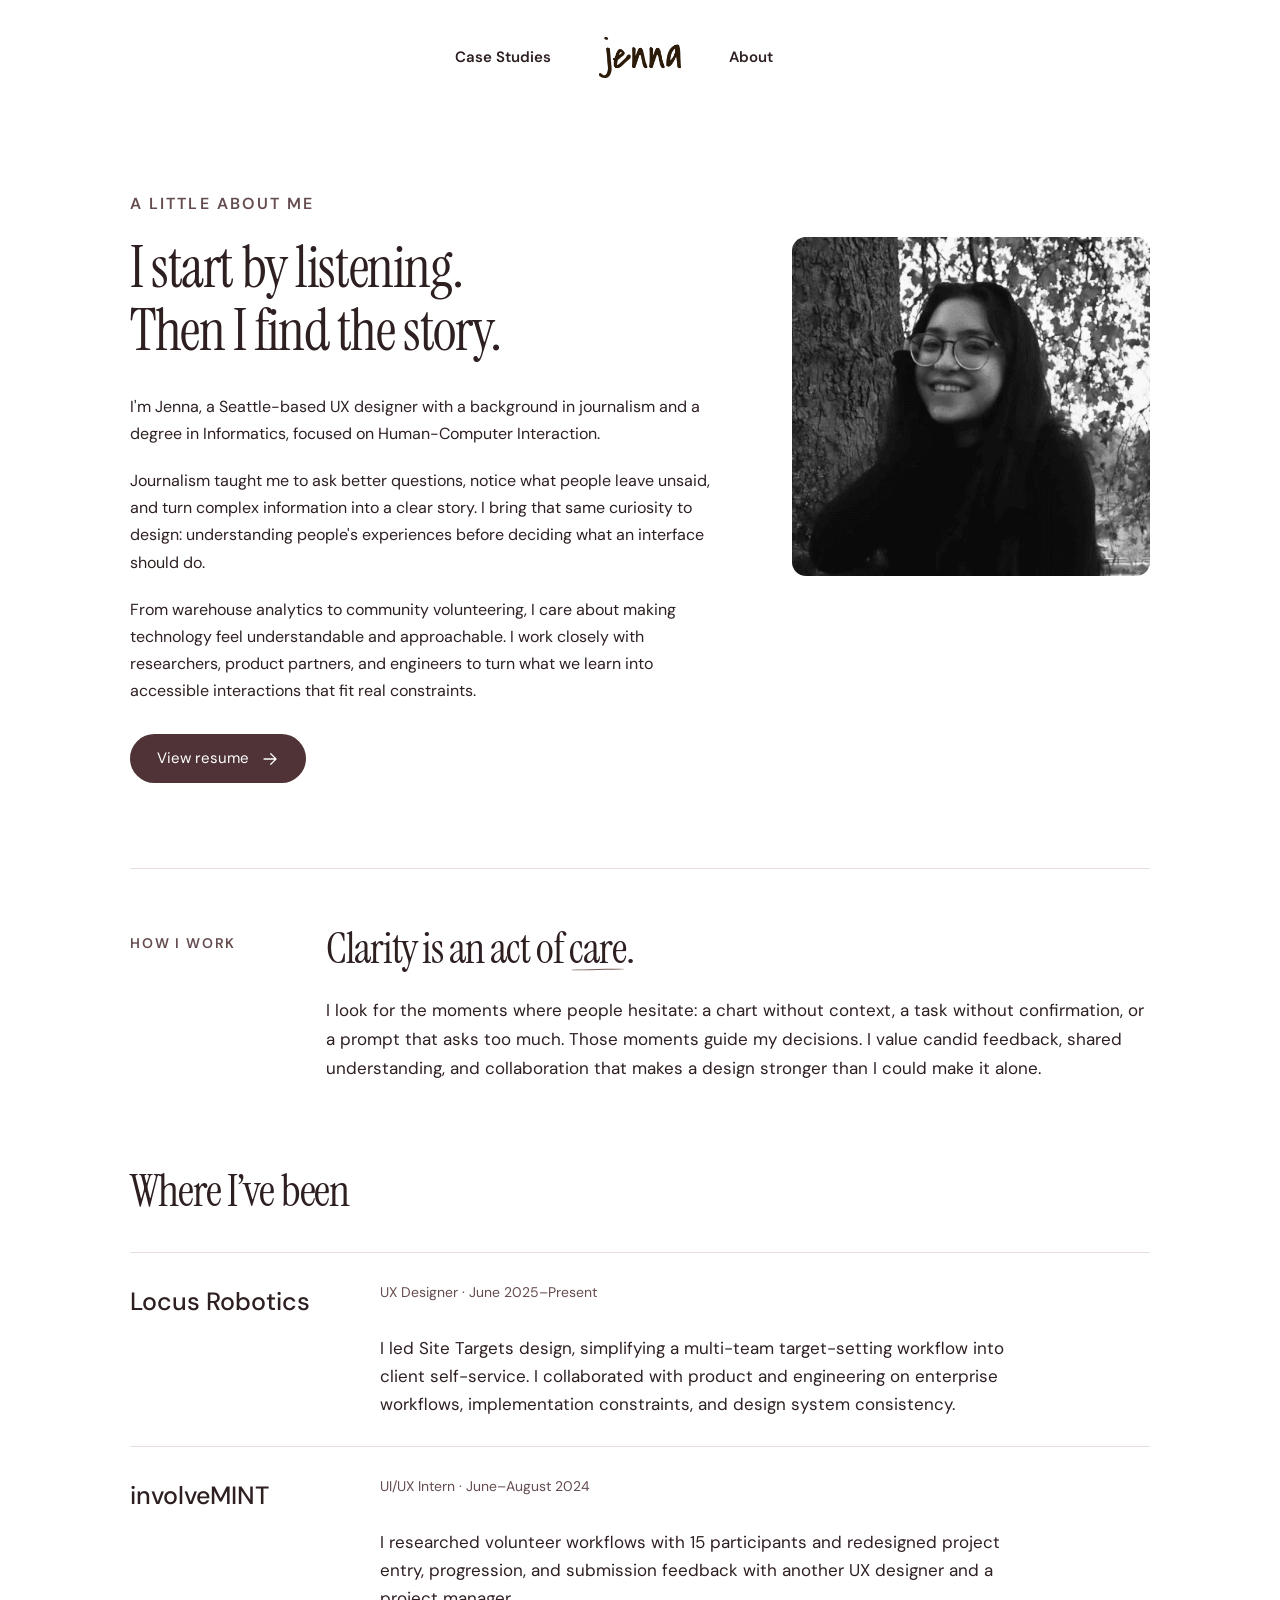
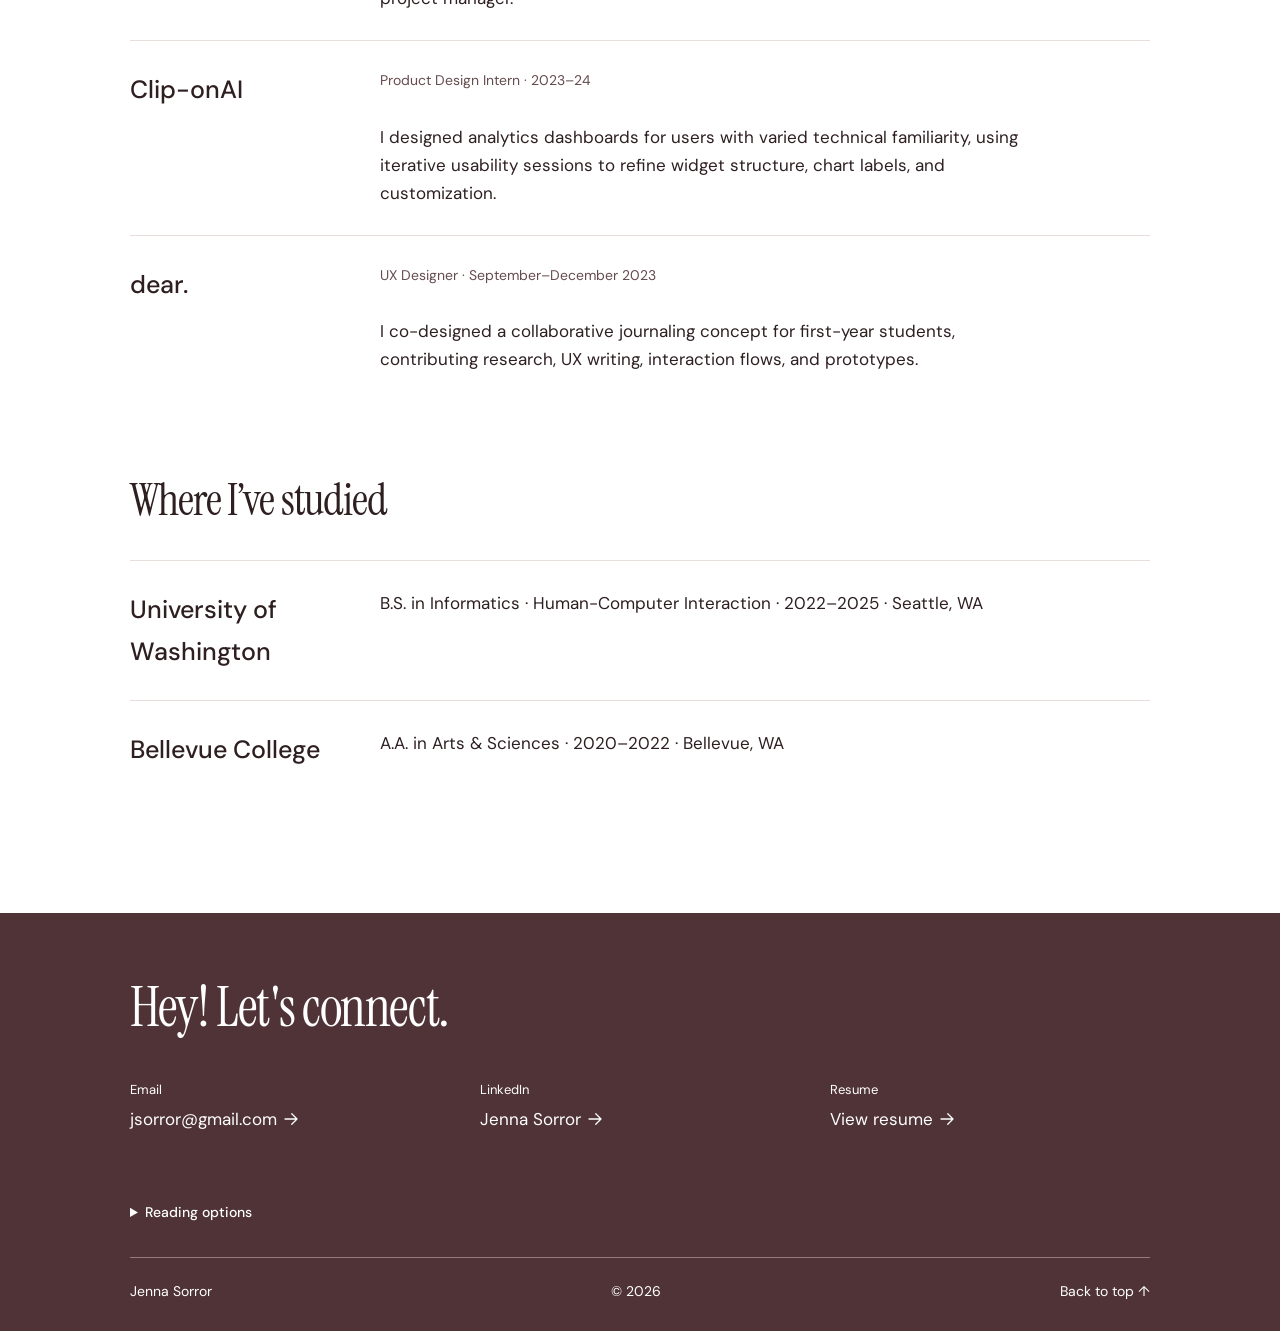
==== commit c6c9041e: "Add files via upload" ====
--- a/about/index.html
+++ b/about/index.html
@@ -1 +1 @@
-<!doctype html><html lang="en"><head><meta charset="utf-8"><meta name="viewport" content="width=device-width,initial-scale=1"><title>About | Jenna Sorror</title><meta name="description" content="Jenna Sorror — UX designer blending storytelling, accessible design, and clear digital experiences."><link rel="stylesheet" href="/style.css?v=kpi-final-20261102"><script src="/app.js" defer></script><link rel="icon" href="/favicon.ico?v=2" sizes="16x16 32x32 48x48"><link rel="icon" type="image/png" sizes="32x32" href="/assets/favicon-32-light.png?v=2"><link rel="icon" type="image/png" sizes="32x32" href="/assets/favicon-32-dark.png?v=2" media="(prefers-color-scheme: dark)"></head><body id="top"><a class="skip" href="#main">Skip to content</a><header><nav aria-label="Main navigation"><a href="/#works">Case Studies</a><a class="brand" href="/" aria-label="Jenna Sorror home"><img src="/assets/63q6XhkvGhMPZFG9ArWYIcMCmDg.webp" alt="Jenna" width="628" height="317"></a><a href="/about/">About</a></nav></header><main id="main"><section class="about-intro"><div><p class="eyebrow">A little about me</p><h1>I start by listening.<br>Then I find the story.</h1><p>I'm Jenna, a Seattle-based UX designer with a background in journalism and a degree in Informatics, focused on Human-Computer Interaction.</p><p>Journalism taught me to ask better questions, notice what people leave unsaid, and turn complex information into a clear story. I bring that same curiosity to design: understanding people's experiences before deciding what an interface should do.</p><p>From warehouse analytics to community volunteering, I care about making technology feel understandable and approachable. I work closely with researchers, product partners, and engineers to turn what we learn into accessible interactions that fit real constraints.</p><a class="pill" href="https://drive.google.com/file/d/1exLY9FVkenu_E6QQx9AtjL_WXCi6fQHb/view?usp=sharing">View resume <svg class="arrow-icon" viewBox="0 0 24 24" aria-hidden="true" focusable="false"><path d="M4 12h15M13 5l7 7-7 7"/></svg></a></div><img class="portrait" src="/assets/X06zHUKJHyg8ia5EJMYvLdKroq8.webp" alt="Portrait from Jenna's original About page" width="460" height="435"></section><section class="story-section" id="values"><div class="section-label">How I work</div><div class="section-content"><h2>Clarity is an act of <span class="care-static-underline">care</span>.</h2><p>I look for the moments where people hesitate: a chart without context, a task without confirmation, or a prompt that asks too much. Those moments guide my decisions. I value candid feedback, shared understanding, and collaboration that makes a design stronger than I could make it alone.</p></div></section><section class="experience"><h2>Where I’ve been</h2><article><h3>Locus Robotics</h3><p class="muted">UX Designer · June 2025–Present</p><p>I led Site Targets design, simplifying a multi-team target-setting workflow into client self-service. I collaborated with product and engineering on enterprise workflows, implementation constraints, and design system consistency.</p></article><article><h3>involveMINT</h3><p class="muted">UI/UX Intern · June–August 2024</p><p>I researched volunteer workflows with 15 participants and redesigned project entry, progression, and submission feedback with another UX designer and a project manager.</p></article><article><h3>Clip-onAI</h3><p class="muted">Product Design Intern · 2023–24</p><p>I designed analytics dashboards for users with varied technical familiarity, using iterative usability sessions to refine widget structure, chart labels, and customization.</p></article><article><h3>dear.</h3><p class="muted">UX Designer · September–December 2023</p><p>I co-designed a collaborative journaling concept for first-year students, contributing research, UX writing, interaction flows, and prototypes.</p></article></section><section class="experience education-experience" id="education"><h2>Where I’ve studied</h2><article><h3>University of Washington</h3><p>B.S. in Informatics · Human-Computer Interaction · 2022–2025 · Seattle, WA</p></article><article><h3>Bellevue College</h3><p>A.A. in Arts &amp; Sciences · 2020–2022 · Bellevue, WA</p></article></section></main><footer><h2>Hey! Let's connect.</h2><div class="contacts"><a href="mailto:jsorror@gmail.com">Email <span>jsorror@gmail.com <svg class="arrow-icon" viewBox="0 0 24 24" aria-hidden="true" focusable="false"><path d="M4 12h15M13 5l7 7-7 7"/></svg></span></a><a href="https://www.linkedin.com/in/jennasorror/">LinkedIn <span>Jenna Sorror <svg class="arrow-icon" viewBox="0 0 24 24" aria-hidden="true" focusable="false"><path d="M4 12h15M13 5l7 7-7 7"/></svg></span></a><a href="https://drive.google.com/file/d/1exLY9FVkenu_E6QQx9AtjL_WXCi6fQHb/view?usp=sharing">Resume <span>View resume <svg class="arrow-icon" viewBox="0 0 24 24" aria-hidden="true" focusable="false"><path d="M4 12h15M13 5l7 7-7 7"/></svg></span></a></div><div class="copyright"><a href="/">Jenna Sorror</a><span>© 2026</span><a href="#top">Back to top ↑</a></div></footer><dialog aria-label="Expanded project image"><button class="close" aria-label="Close image">Close ×</button><div class="image-stage"><img alt=""></div><p class="viewer-caption"></p><p class="viewer-help">The complete image fits within this window. Press Escape to close.</p></dialog></body></html>+<!doctype html><html lang="en"><head><meta charset="utf-8"><meta name="viewport" content="width=device-width,initial-scale=1"><title>About | Jenna Sorror</title><meta name="description" content="Jenna Sorror — UX designer blending storytelling, accessible design, and clear digital experiences."><link rel="preload" href="/assets/serif.woff2" as="font" type="font/woff2" crossorigin fetchpriority="high"><link rel="preload" href="/assets/sans.woff2" as="font" type="font/woff2" crossorigin><link rel="stylesheet" href="/style.css?v=font-loading-20261102"><script src="/app.js" defer></script><link rel="icon" href="/favicon.ico?v=2" sizes="16x16 32x32 48x48"><link rel="icon" type="image/png" sizes="32x32" href="/assets/favicon-32-light.png?v=2"><link rel="icon" type="image/png" sizes="32x32" href="/assets/favicon-32-dark.png?v=2" media="(prefers-color-scheme: dark)"></head><body id="top"><a class="skip" href="#main">Skip to content</a><header><nav aria-label="Main navigation"><a href="/#works">Case Studies</a><a class="brand" href="/" aria-label="Jenna Sorror home"><img src="/assets/63q6XhkvGhMPZFG9ArWYIcMCmDg.webp" alt="Jenna" width="628" height="317"></a><a href="/about/">About</a></nav></header><main id="main" tabindex="-1"><section class="about-intro"><div><p class="eyebrow">A little about me</p><h1>I start by listening.<br>Then I find the story.</h1><p>I'm Jenna, a Seattle-based UX designer with a background in journalism and a degree in Informatics, focused on Human-Computer Interaction.</p><p>Journalism taught me to ask better questions, notice what people leave unsaid, and turn complex information into a clear story. I bring that same curiosity to design: understanding people's experiences before deciding what an interface should do.</p><p>From warehouse analytics to community volunteering, I care about making technology feel understandable and approachable. I work closely with researchers, product partners, and engineers to turn what we learn into accessible interactions that fit real constraints.</p><a class="pill" href="https://drive.google.com/file/d/1exLY9FVkenu_E6QQx9AtjL_WXCi6fQHb/view?usp=sharing" target="_blank" rel="noopener noreferrer">View resume <svg class="arrow-icon" viewBox="0 0 24 24" aria-hidden="true" focusable="false"><path d="M4 12h15M13 5l7 7-7 7"/></svg><span class="sr-only"> (opens in a new tab)</span></a></div><img class="portrait" src="/assets/X06zHUKJHyg8ia5EJMYvLdKroq8.webp" alt="Jenna Sorror" width="460" height="435"></section><section class="story-section" id="values"><div class="section-label">How I work</div><div class="section-content"><h2>Clarity is an act of <span class="care-static-underline">care</span>.</h2><p>I look for the moments where people hesitate: a chart without context, a task without confirmation, or a prompt that asks too much. Those moments guide my decisions. I value candid feedback, shared understanding, and collaboration that makes a design stronger than I could make it alone.</p></div></section><section class="experience"><h2>Where I’ve been</h2><article><h3>Locus Robotics</h3><p class="muted">UX Designer · June 2025–Present</p><p>I led Site Targets design, simplifying a multi-team target-setting workflow into client self-service. I collaborated with product and engineering on enterprise workflows, implementation constraints, and design system consistency.</p></article><article><h3>involveMINT</h3><p class="muted">UI/UX Intern · June–August 2024</p><p>I researched volunteer workflows with 15 participants and redesigned project entry, progression, and submission feedback with another UX designer and a project manager.</p></article><article><h3>Clip-onAI</h3><p class="muted">Product Design Intern · 2023–24</p><p>I designed analytics dashboards for users with varied technical familiarity, using iterative usability sessions to refine widget structure, chart labels, and customization.</p></article><article><h3>dear.</h3><p class="muted">UX Designer · September–December 2023</p><p>I co-designed a collaborative journaling concept for first-year students, contributing research, UX writing, interaction flows, and prototypes.</p></article></section><section class="experience education-experience" id="education"><h2>Where I’ve studied</h2><article><h3>University of Washington</h3><p>B.S. in Informatics · Human-Computer Interaction · 2022–2025 · Seattle, WA</p></article><article><h3>Bellevue College</h3><p>A.A. in Arts &amp; Sciences · 2020–2022 · Bellevue, WA</p></article></section></main><footer><h2>Hey! Let's connect.</h2><div class="contacts"><a href="mailto:jsorror@gmail.com" target="_blank" rel="noopener noreferrer">Email <span>jsorror@gmail.com <svg class="arrow-icon" viewBox="0 0 24 24" aria-hidden="true" focusable="false"><path d="M4 12h15M13 5l7 7-7 7"/></svg></span><span class="sr-only"> (opens in a new tab)</span></a><a href="https://www.linkedin.com/in/jennasorror/" target="_blank" rel="noopener noreferrer">LinkedIn <span>Jenna Sorror <svg class="arrow-icon" viewBox="0 0 24 24" aria-hidden="true" focusable="false"><path d="M4 12h15M13 5l7 7-7 7"/></svg></span><span class="sr-only"> (opens in a new tab)</span></a><a href="https://drive.google.com/file/d/1exLY9FVkenu_E6QQx9AtjL_WXCi6fQHb/view?usp=sharing" target="_blank" rel="noopener noreferrer">Resume <span>View resume <svg class="arrow-icon" viewBox="0 0 24 24" aria-hidden="true" focusable="false"><path d="M4 12h15M13 5l7 7-7 7"/></svg></span><span class="sr-only"> (opens in a new tab)</span></a></div><details class="reading-options"><summary>Reading options</summary><label for="reading-theme">Page colors</label><select id="reading-theme" data-reading-theme><option value="portfolio">Portfolio colors</option><option value="light">Black text on white</option><option value="dark">White text on black</option></select></details><div class="copyright"><a href="/">Jenna Sorror</a><span>© 2026</span><a href="#top">Back to top ↑</a></div></footer><dialog aria-label="Expanded project image"><button class="close" aria-label="Close image">Close ×</button><div class="image-stage"><img alt=""></div><p class="viewer-caption"></p><p class="viewer-help">The complete image fits within this window. Press Escape to close.</p></dialog></body></html>
--- a/style.css
+++ b/style.css
@@ -1,4 +1,4 @@
-@font-face{font-family:Instrument;src:url('/assets/serif.woff2');font-display:swap}@font-face{font-family:DM;src:url('/assets/sans.woff2');font-display:swap}@font-face{font-family:Hand;src:url('/assets/hand.woff2');font-display:swap}*{box-sizing:border-box}html{scroll-behavior:smooth;scroll-padding-top:100px}body{margin:0;background:#fff;color:#2e1f21;font-family:DM,'Arial',sans-serif;font-size:17px;line-height:1.65}a{color:inherit;text-decoration:none}a:hover{text-decoration:underline;text-underline-offset:5px}button{font:inherit}a:focus-visible,button:focus-visible,summary:focus-visible{outline:3px solid #66378d;outline-offset:6px}h1,h2,h3,p{margin:0}h1,h2{font-family:Instrument,Georgia,serif;font-weight:400;line-height:1.1;letter-spacing:-.025em}h1{font-size:clamp(44px,5.4vw,72px)}h2{font-size:clamp(33px,3.5vw,46px)}h3{font-weight:500;font-size:25px}p+p{margin-top:20px}header{height:115px;display:flex;align-items:center;justify-content:center}nav{display:flex;align-items:center;justify-content:center;gap:52px}header nav{font-size:15px;font-weight:600}header a{padding:10px}.brand img{width:82px;height:auto;display:block}.skip{position:absolute;top:-100px;left:20px;background:#fff;z-index:20;padding:12px}.skip:focus{top:12px}main{max-width:1080px;margin:auto;padding:0 30px}.home-hero{padding:112px 0 72px;text-align:center}.home-hero h1{font-size:clamp(36px,3.6vw,49px);line-height:1.15}.home-hero em{font-style:normal;font-weight:bold}.hero-sub{display:block;font-family:DM,Arial,sans-serif;font-size:17px;line-height:1.5;letter-spacing:0;margin-top:23px;color:#654c4f}.purple{color:#66378d}.pill{display:inline-flex;border-radius:40px;padding:12px 27px;background:#4f3336;color:white;font-size:15px;margin-top:30px;gap:16px}.pill:hover{background:#382226;text-decoration:none}.handwritten{display:flex;align-items:center;justify-content:space-between;gap:25px;margin:8px 10px 98px}.handwritten img{object-fit:contain;width:115px;max-height:30px}.handwritten span{font-family:Hand,cursive}.section-heading{display:flex;align-items:baseline;justify-content:space-between;margin-bottom:26px}.section-heading h2{font-size:32px}.section-heading span,.muted{color:#654c4f;font-size:14px}.project-grid{display:grid;grid-template-columns:1fr 1fr;gap:34px 26px}.project-card{background:#f8f6f3;padding:18px;border:1px solid #efebe7;border-radius:20px;display:block;transition:transform .2s}.project-card:hover{transform:translateY(-4px);text-decoration:none}.card-image{overflow:hidden;border-radius:12px;aspect-ratio:1.38}.card-image img{width:100%;height:100%;object-fit:cover}.card-copy{padding:24px 6px 8px}.card-copy>p{font-family:Instrument,Georgia,serif;font-size:27px;line-height:1.17;min-height:95px}.card-title{display:flex;align-items:center;justify-content:space-between;margin-top:20px;gap:16px}.card-title h3{font-size:20px;font-weight:600}.card-title span{font-size:14px;white-space:nowrap}.tags{display:block;font-size:12px;color:#654c4f;margin-top:10px}footer{background:#4f3336;color:#fff;margin-top:115px;padding:65px max(30px,calc((100vw - 1020px)/2)) 28px}footer h2{font-size:55px}.contacts{display:grid;grid-template-columns:1fr 1fr 1fr;gap:30px;margin:40px 0 60px}.contacts a{font-size:13px}.contacts span{display:block;font-size:17px;margin-top:5px}.copyright{border-top:1px solid #957b7e;padding-top:22px;display:flex;justify-content:space-between;font-size:13px;gap:15px}.eyebrow,.section-label{text-transform:uppercase;font-size:11px;letter-spacing:.13em;font-weight:600;color:#654c4f}.about-intro{display:grid;grid-template-columns:1.25fr .75fr;gap:65px;padding-top:75px;align-items:start}.about-intro h1{font-size:57px;margin:20px 0 30px}.about-intro p{font-size:16px}.portrait{width:100%;border-radius:14px;margin-top:47px}.story-section{display:grid;grid-template-columns:170px 1fr;gap:40px;padding:66px 0;border-top:1px solid #e8dfdc}.section-label{padding-top:8px}.section-content h2{max-width:700px;margin-bottom:23px}.section-content>p{max-width:720px}.experience{margin:30px 0 75px}.experience>h2{margin-bottom:35px}.experience article{display:grid;grid-template-columns:220px 1fr;gap:12px 30px;padding:28px 0;border-top:1px solid #e8dfdc}.experience article>p:last-child{grid-column:2;margin-top:0;max-width:650px}.about-intro+.story-section{margin-top:85px}.case-heading{max-width:850px;margin:55px auto 48px}.back{font-size:14px}.case-heading .eyebrow{margin-top:55px;margin-bottom:20px}.case-heading h1{font-size:clamp(42px,5vw,65px)}.intro{font-size:19px;color:#654c4f;max-width:760px;margin-top:28px}.case>figure{margin-bottom:35px}.case>figure img{max-height:620px;object-fit:contain}.project-meta{display:grid;grid-template-columns:1.2fr .7fr 1.4fr;gap:30px;padding:30px 0;border-top:1px solid #e8dfdc}.project-meta span{text-transform:uppercase;font-size:11px;letter-spacing:.1em;color:#654c4f}.project-meta p{font-size:14px;margin-top:6px}.outcome{display:flex;gap:40px;align-items:center;background:#f8f6f3;border-radius:16px;padding:30px 35px;margin:10px 0 45px}.outcome>strong{font-family:Instrument,Georgia,serif;font-size:64px;font-weight:400;white-space:nowrap}.outcome h2{font-family:DM,Arial,sans-serif;font-size:18px;letter-spacing:0;line-height:1.5;font-weight:600}.outcome p{font-size:13px;margin-top:7px;color:#654c4f}.case-nav{flex-wrap:wrap;gap:10px 25px;justify-content:flex-start;font-size:12px;margin-bottom:35px}.case-nav a{padding:7px 0}figure{margin:30px 0 0}.image-button{position:relative;display:block;background:#f8f6f3;border:1px solid #eee8e4;border-radius:12px;padding:18px;width:100%;cursor:zoom-in;text-align:left}.image-button img{width:100%;height:auto;display:block;border-radius:4px}.expand{display:block;text-align:right;font-size:11px;color:#654c4f;margin-top:12px}figcaption{font-size:12px;color:#654c4f;margin-top:12px;line-height:1.5}.results{display:flex;align-items:center;gap:35px;padding:30px;background:#f8f6f3;border-radius:12px;margin-top:30px}.results strong{font-family:Instrument,Georgia,serif;display:block;font-weight:400;font-size:60px}.results span{font-size:13px}.note{font-size:13px;color:#654c4f;margin-top:17px}.flow-summary{border-left:2px solid #b7add0;margin:28px 0;padding-left:32px}.flow-summary li{padding:5px}.evidence{border-top:1px solid #e8dfdc;padding:25px 0}.evidence summary{cursor:pointer;font-size:16px}.evidence figure{max-width:800px;margin:25px auto}.next-project{display:flex;justify-content:space-between;border-top:1px solid #e8dfdc;margin-top:50px;padding-top:30px;font-size:14px}dialog{border:0;border-radius:12px;width:96vw;max-width:1500px;max-height:95vh;padding:20px;background:#fff;color:#2e1f21}dialog::backdrop{background:#211819d9}.zoomscroll{overflow:auto;max-height:78vh}.zoomscroll img{display:block;max-width:none;width:auto;min-width:100%;height:auto}.close{background:#4f3336;color:#fff;border:0;padding:10px 20px;border-radius:25px;display:block;margin:0 0 15px auto;cursor:pointer}dialog p{font-size:12px;margin-top:10px}.review{max-width:780px;margin:75px auto}.review h1{margin:20px 0 30px}.review h2{font-size:34px;margin:40px 0 15px}@media(max-width:700px){body{font-size:16px}main{padding:0 22px}header{height:90px}header nav{gap:22px;font-size:13px}.brand img{width:70px}.home-hero{padding:65px 0 50px}.home-hero h1{font-size:37px}.hero-sub{font-size:15px;max-width:300px;margin:20px auto 0}.desktop{display:none}.handwritten{gap:15px;flex-wrap:wrap;justify-content:center;margin-bottom:60px}.handwritten img{width:80px;max-height:22px}.handwritten span{display:none}.section-heading{display:block}.section-heading span{display:block;margin-top:9px}.project-grid{grid-template-columns:1fr;gap:25px}.card-copy>p{min-height:0;font-size:29px}.card-title{margin-top:22px}.contacts{grid-template-columns:1fr;gap:25px}.copyright{flex-wrap:wrap}.about-intro{grid-template-columns:1fr;gap:20px;padding-top:35px}.about-intro h1{font-size:48px}.portrait{max-width:350px;margin-top:15px}.story-section{grid-template-columns:1fr;gap:18px;padding:42px 0}.experience article{display:block}.experience article p{margin-top:10px!important}.experience article h3{font-size:22px}.case-heading{margin-top:25px}.case-heading .eyebrow{margin-top:35px}.case-heading h1{font-size:43px}.intro{font-size:17px}.project-meta{grid-template-columns:1fr 1fr;gap:20px}.project-meta>div:last-child{grid-column:1/-1}.outcome{display:block;padding:25px}.outcome>strong{font-size:55px}.outcome h2{margin-top:12px}.case-nav{gap:6px 16px}.image-button{padding:8px}.results{gap:18px;padding:20px}.results strong{font-size:48px}.results span{font-size:11px}.next-project{gap:20px}footer{margin-top:70px;padding-top:45px}footer h2{font-size:43px}}@media(prefers-reduced-motion:reduce){html{scroll-behavior:auto}.project-card{transition:none}}
+@font-face{font-family:Instrument;src:url('/assets/serif.woff2') format('woff2');font-weight:400;font-style:normal;font-display:block}@font-face{font-family:DM;src:url('/assets/sans.woff2');font-display:swap}@font-face{font-family:Hand;src:url('/assets/hand.woff2');font-display:swap}*{box-sizing:border-box}html{scroll-behavior:smooth;scroll-padding-top:100px}body{margin:0;background:#fff;color:#2e1f21;font-family:DM,'Arial',sans-serif;font-size:17px;line-height:1.65}a{color:inherit;text-decoration:none}a:hover{text-decoration:underline;text-underline-offset:5px}button{font:inherit}a:focus-visible,button:focus-visible,summary:focus-visible{outline:3px solid #66378d;outline-offset:6px}h1,h2,h3,p{margin:0}h1,h2{font-family:Instrument,Georgia,serif;font-weight:400;line-height:1.1;letter-spacing:-.025em}h1{font-size:clamp(44px,5.4vw,72px)}h2{font-size:clamp(33px,3.5vw,46px)}h3{font-weight:500;font-size:25px}p+p{margin-top:20px}header{height:115px;display:flex;align-items:center;justify-content:center}nav{display:flex;align-items:center;justify-content:center;gap:52px}header nav{font-size:15px;font-weight:600}header a{padding:10px}.brand img{width:82px;height:auto;display:block}.skip{position:absolute;top:-100px;left:20px;background:#fff;z-index:20;padding:12px}.skip:focus{top:12px}main{max-width:1080px;margin:auto;padding:0 30px}.home-hero{padding:112px 0 72px;text-align:center}.home-hero h1{font-size:clamp(36px,3.6vw,49px);line-height:1.15}.home-hero em{font-style:normal;font-weight:bold}.hero-sub{display:block;font-family:DM,Arial,sans-serif;font-size:17px;line-height:1.5;letter-spacing:0;margin-top:23px;color:#654c4f}.purple{color:#66378d}.pill{display:inline-flex;border-radius:40px;padding:12px 27px;background:#4f3336;color:white;font-size:15px;margin-top:30px;gap:16px}.pill:hover{background:#382226;text-decoration:none}.handwritten{display:flex;align-items:center;justify-content:space-between;gap:25px;margin:8px 10px 98px}.handwritten img{object-fit:contain;width:115px;max-height:30px}.handwritten span{font-family:Hand,cursive}.section-heading{display:flex;align-items:baseline;justify-content:space-between;margin-bottom:26px}.section-heading h2{font-size:32px}.section-heading span,.muted{color:#654c4f;font-size:14px}.project-grid{display:grid;grid-template-columns:1fr 1fr;gap:34px 26px}.project-card{background:#f8f6f3;padding:18px;border:1px solid #efebe7;border-radius:20px;display:block;transition:transform .2s}.project-card:hover{transform:translateY(-4px);text-decoration:none}.card-image{overflow:hidden;border-radius:12px;aspect-ratio:1.38}.card-image img{width:100%;height:100%;object-fit:cover}.card-copy{padding:24px 6px 8px}.card-copy>p{font-family:Instrument,Georgia,serif;font-size:27px;line-height:1.17;min-height:95px}.card-title{display:flex;align-items:center;justify-content:space-between;margin-top:20px;gap:16px}.card-title h3{font-size:20px;font-weight:600}.card-title span{font-size:14px;white-space:nowrap}.tags{display:block;font-size:12px;color:#654c4f;margin-top:10px}footer{background:#4f3336;color:#fff;margin-top:115px;padding:65px max(30px,calc((100vw - 1020px)/2)) 28px}footer h2{font-size:55px}.contacts{display:grid;grid-template-columns:1fr 1fr 1fr;gap:30px;margin:40px 0 60px}.contacts a{font-size:13px}.contacts span{display:block;font-size:17px;margin-top:5px}.copyright{border-top:1px solid #957b7e;padding-top:22px;display:flex;justify-content:space-between;font-size:13px;gap:15px}.eyebrow,.section-label{text-transform:uppercase;font-size:11px;letter-spacing:.13em;font-weight:600;color:#654c4f}.about-intro{display:grid;grid-template-columns:1.25fr .75fr;gap:65px;padding-top:75px;align-items:start}.about-intro h1{font-size:57px;margin:20px 0 30px}.about-intro p{font-size:16px}.portrait{width:100%;border-radius:14px;margin-top:47px}.story-section{display:grid;grid-template-columns:170px 1fr;gap:40px;padding:66px 0;border-top:1px solid #e8dfdc}.section-label{padding-top:8px}.section-content h2{max-width:700px;margin-bottom:23px}.section-content>p{max-width:720px}.experience{margin:30px 0 75px}.experience>h2{margin-bottom:35px}.experience article{display:grid;grid-template-columns:220px 1fr;gap:12px 30px;padding:28px 0;border-top:1px solid #e8dfdc}.experience article>p:last-child{grid-column:2;margin-top:0;max-width:650px}.about-intro+.story-section{margin-top:85px}.case-heading{max-width:850px;margin:55px auto 48px}.back{font-size:14px}.case-heading .eyebrow{margin-top:55px;margin-bottom:20px}.case-heading h1{font-size:clamp(42px,5vw,65px)}.intro{font-size:19px;color:#654c4f;max-width:760px;margin-top:28px}.case>figure{margin-bottom:35px}.case>figure img{max-height:620px;object-fit:contain}.project-meta{display:grid;grid-template-columns:1.2fr .7fr 1.4fr;gap:30px;padding:30px 0;border-top:1px solid #e8dfdc}.project-meta span{text-transform:uppercase;font-size:11px;letter-spacing:.1em;color:#654c4f}.project-meta p{font-size:14px;margin-top:6px}.outcome{display:flex;gap:40px;align-items:center;background:#f8f6f3;border-radius:16px;padding:30px 35px;margin:10px 0 45px}.outcome>strong{font-family:Instrument,Georgia,serif;font-size:64px;font-weight:400;white-space:nowrap}.outcome h2{font-family:DM,Arial,sans-serif;font-size:18px;letter-spacing:0;line-height:1.5;font-weight:600}.outcome p{font-size:13px;margin-top:7px;color:#654c4f}.case-nav{flex-wrap:wrap;gap:10px 25px;justify-content:flex-start;font-size:12px;margin-bottom:35px}.case-nav a{padding:7px 0}figure{margin:30px 0 0}.image-button{position:relative;display:block;background:#f8f6f3;border:1px solid #eee8e4;border-radius:12px;padding:18px;width:100%;cursor:zoom-in;text-align:left}.image-button img{width:100%;height:auto;display:block;border-radius:4px}.expand{display:block;text-align:right;font-size:11px;color:#654c4f;margin-top:12px}figcaption{font-size:12px;color:#654c4f;margin-top:12px;line-height:1.5}.results{display:flex;align-items:center;gap:35px;padding:30px;background:#f8f6f3;border-radius:12px;margin-top:30px}.results strong{font-family:Instrument,Georgia,serif;display:block;font-weight:400;font-size:60px}.results span{font-size:13px}.note{font-size:13px;color:#654c4f;margin-top:17px}.flow-summary{border-left:2px solid #b7add0;margin:28px 0;padding-left:32px}.flow-summary li{padding:5px}.evidence{border-top:1px solid #e8dfdc;padding:25px 0}.evidence summary{cursor:pointer;font-size:16px}.evidence figure{max-width:800px;margin:25px auto}.next-project{display:flex;justify-content:space-between;border-top:1px solid #e8dfdc;margin-top:50px;padding-top:30px;font-size:14px}dialog{border:0;border-radius:12px;width:96vw;max-width:1500px;max-height:95vh;padding:20px;background:#fff;color:#2e1f21}dialog::backdrop{background:#211819d9}.zoomscroll{overflow:auto;max-height:78vh}.zoomscroll img{display:block;max-width:none;width:auto;min-width:100%;height:auto}.close{background:#4f3336;color:#fff;border:0;padding:10px 20px;border-radius:25px;display:block;margin:0 0 15px auto;cursor:pointer}dialog p{font-size:12px;margin-top:10px}.review{max-width:780px;margin:75px auto}.review h1{margin:20px 0 30px}.review h2{font-size:34px;margin:40px 0 15px}@media(max-width:700px){body{font-size:16px}main{padding:0 22px}header{height:90px}header nav{gap:22px;font-size:13px}.brand img{width:70px}.home-hero{padding:65px 0 50px}.home-hero h1{font-size:37px}.hero-sub{font-size:15px;max-width:300px;margin:20px auto 0}.desktop{display:none}.handwritten{gap:15px;flex-wrap:wrap;justify-content:center;margin-bottom:60px}.handwritten img{width:80px;max-height:22px}.handwritten span{display:none}.section-heading{display:block}.section-heading span{display:block;margin-top:9px}.project-grid{grid-template-columns:1fr;gap:25px}.card-copy>p{min-height:0;font-size:29px}.card-title{margin-top:22px}.contacts{grid-template-columns:1fr;gap:25px}.copyright{flex-wrap:wrap}.about-intro{grid-template-columns:1fr;gap:20px;padding-top:35px}.about-intro h1{font-size:48px}.portrait{max-width:350px;margin-top:15px}.story-section{grid-template-columns:1fr;gap:18px;padding:42px 0}.experience article{display:block}.experience article p{margin-top:10px!important}.experience article h3{font-size:22px}.case-heading{margin-top:25px}.case-heading .eyebrow{margin-top:35px}.case-heading h1{font-size:43px}.intro{font-size:17px}.project-meta{grid-template-columns:1fr 1fr;gap:20px}.project-meta>div:last-child{grid-column:1/-1}.outcome{display:block;padding:25px}.outcome>strong{font-size:55px}.outcome h2{margin-top:12px}.case-nav{gap:6px 16px}.image-button{padding:8px}.results{gap:18px;padding:20px}.results strong{font-size:48px}.results span{font-size:11px}.next-project{gap:20px}footer{margin-top:70px;padding-top:45px}footer h2{font-size:43px}}@media(prefers-reduced-motion:reduce){html{scroll-behavior:auto}.project-card{transition:none}}
 /* Editorial rhythm and stable artifact presentation. */
 img{max-width:100%;height:auto}.home-hero{padding-top:76px;padding-bottom:58px}.handwritten{margin-bottom:72px}.case-heading{margin-top:30px;margin-bottom:28px}.case-heading .eyebrow{margin-top:34px}.case-heading h1{text-wrap:balance}.project-meta{max-width:850px;margin:0 auto 28px;padding:22px 0;border-bottom:1px solid #e8dfdc}.project-meta p{line-height:1.6}.case>figure{margin-top:0;margin-bottom:35px}.case>figure img{max-height:530px}.case-nav{border-top:1px solid #e8dfdc;padding:18px 0 22px;margin-bottom:0;gap:5px 22px;font-size:13px}.nav-label{font-size:10px;text-transform:uppercase;letter-spacing:.12em;color:#654c4f;flex-basis:100%}.story-section{padding:55px 0;gap:36px;grid-template-columns:160px minmax(0,1fr)}.section-content{min-width:0}.section-content h2{font-size:clamp(34px,3.4vw,43px);line-height:1.13;text-wrap:balance}.section-number{display:block;font-family:Instrument,Georgia,serif;font-size:28px;line-height:1.2;letter-spacing:0;font-weight:400;margin-bottom:8px;color:#8d777a}.section-label{line-height:1.6}.section-content>p{line-height:1.75}.image-button{padding:14px;background:#f8f6f3}.image-button img{max-height:610px;object-fit:contain}.image-button:hover{border-color:#bba8ab}.expand{font-size:12px}.evidence{margin-top:12px;padding:25px 24px;border:1px solid #e8dfdc;border-radius:12px;background:#fcfbfa}.evidence summary{font-weight:600}.evidence>h3{margin:30px 0 12px}.evidence>p{max-width:780px}.evidence figure{margin:35px auto}.note{border-left:2px solid #baa9ac;padding-left:15px}blockquote{margin:26px 0;padding:20px 24px;border-left:2px solid #9e8b90;background:#f8f6f3}blockquote p{font-family:Instrument,Georgia,serif;font-size:27px;line-height:1.25}blockquote cite{display:block;font-style:normal;font-size:11px;color:#654c4f;margin-top:12px}.results{justify-content:space-between;max-width:600px}.results div{flex:1}.results>span{flex:0}.flow-summary{font-size:15px}.portrait{height:auto}.case-heading+.project-meta span{display:block}.next-project a{padding:8px 0}.card-copy>p{text-wrap:pretty}.project-card .card-image img{height:100%}
 @media(max-width:900px){.story-section{grid-template-columns:125px minmax(0,1fr);gap:24px}.project-meta{gap:20px}.case-nav{gap:4px 18px}}
@@ -161,3 +161,92 @@
 .simple-kpi .kpi-diamond{width:19px;height:19px;flex:0 0 19px;fill:#ead6c5;}
 .simple-kpi .kpi-label{gap:10px;}
 .simple-kpi .kpi-label:after{margin-left:6px;}
+
+/* Inline brown outline illustrations; animation is triggered by hover only. */
+.headline-story{display:block;margin-top:5px;}
+.headline-word{display:inline-block;white-space:nowrap;}
+.headline-conclusion{display:block;}
+.headline-icon{display:inline-block;width:1.04em;height:1em;margin-left:.15em;margin-right:.04em;vertical-align:-.13em;overflow:visible;fill:none;stroke:#4f3336;stroke-width:2.1;stroke-linecap:round;stroke-linejoin:round;}
+.headline-icon *{fill:none;}
+.headline-newspaper{width:1.12em;}
+.headline-cursor{width:.82em;margin-right:.02em;stroke-width:1.9;stroke-linecap:square;stroke-linejoin:miter;}
+.newspaper-writing{stroke-dasharray:1;stroke-dashoffset:0;}
+.headline-newspaper:hover .newspaper-writing{animation:news-write .45s ease-out var(--write-delay) both;}
+.cursor-pointer{transform-box:fill-box;transform-origin:20% 20%;}
+.cursor-click{opacity:0;}
+.headline-cursor:hover .cursor-pointer{animation:pixel-click 1.25s ease-in-out 1;}
+.headline-cursor:hover .cursor-click{animation:pixel-rays 1.25s ease-out 1;}
+@keyframes news-write{from{stroke-dashoffset:1}to{stroke-dashoffset:0}}
+@keyframes pixel-click{0%,100%{transform:translate(0,0)}24%{transform:translate(-2px,-2px)}40%{transform:translate(1px,1px) scale(.95)}56%{transform:translate(-1px,-1px)}76%{transform:translate(0,0)}}
+@keyframes pixel-rays{0%,32%,60%,100%{opacity:0}38%,46%{opacity:1}}
+@media(max-width:700px){.headline-story{margin-top:8px}.headline-conclusion{display:inline}.headline-conclusion:before{content:" "}.headline-icon{width:.95em;height:.95em}.headline-newspaper{width:1.04em}.headline-cursor{width:.8em}.home-hero h1{line-height:1.22}}
+@media(prefers-reduced-motion:reduce){.headline-newspaper:hover .newspaper-writing,.headline-cursor:hover .cursor-pointer,.headline-cursor:hover .cursor-click{animation:none;}.cursor-click{opacity:0}}
+
+/* Deliberately spaced pixel contour and a restrained newspaper masthead. */
+.headline-cursor{width:.82em;stroke-width:2;shape-rendering:geometricPrecision;stroke-linejoin:miter;stroke-linecap:butt;}
+.headline-newspaper{width:1.12em;height:1.04em;}
+.newspaper-outline{stroke-width:2;}
+.newspaper-masthead{stroke-width:1.5;stroke-linecap:square;stroke-linejoin:miter;}
+.newspaper-rule,.newspaper-photo,.newspaper-writing{stroke-width:1.6;}
+/* Only the explanatory half of opening KPI cards changes. */
+.simple-kpi .kpi-copy{align-self:stretch;display:flex;flex-direction:column;justify-content:center;background:#ecdfe4;border-left:1px solid #cbb2bc;}
+.simple-kpi .kpi-copy h2:before{content:"";display:block;width:34px;height:3px;background:#986675;border-radius:2px;margin-bottom:16px;}
+.simple-kpi .kpi-copy small{border-top:1px solid #ccb4be;padding-top:14px;margin-top:18px;}
+@media(max-width:700px){.simple-kpi .kpi-copy{border-left:0;border-top:1px solid #cbb2bc;}.headline-cursor{width:.8em;}.headline-newspaper{width:1.04em;}}
+.headline-cursor{margin-right:-.12em;}
+
+/* AAA audit: enhance contrast and readability in secondary text. */
+.simple-kpi .kpi-copy{background:#f5f0f3;border-color:#d4c3ca;}
+.simple-kpi .kpi-copy h2:before{background:#805664;}
+.simple-kpi .kpi-copy small{color:#60464b;border-color:#d4c3ca;}
+.section-number{color:#70565b;}
+.exploration-board .artifact-stage span,.exploration-board figcaption{color:#58463d;}
+.comparison-caption{color:#594045;}
+.task-gain{color:#194a33;}
+.workflow-panel.after,.workflow-panel.after .workflow-takeaway{color:#2d5135;}
+.section-label,.eyebrow,.project-meta span,.case-nav,.tags,.copyright,.expand,figcaption,.viewer-caption,.viewer-help,.criterion-ref,.comparison-caption,.workflow-takeaway,.kpi-context{font-size:14px;}
+.project-meta p,.test-criteria p,.criterion-kind{font-size:16px;}
+.section-content>p,.section-content>blockquote,.about-intro p{max-width:72ch;line-height:1.7;}
+.story-section{scroll-margin-top:20px;}
+:focus-visible{outline:3px solid #66378d;outline-offset:4px;}
+footer :focus-visible,.kpi-number :focus-visible{outline-color:#fff8f0;}
+
+
+
+
+
+.video-description{margin:14px 0 0;padding:16px 18px;border:1px solid #d6c8c2;border-radius:8px;background:#f8f6f3;font-size:16px;line-height:1.7;}
+.video-description summary{cursor:pointer;font-weight:600;}
+.video-description li+li{margin-top:10px;}
+.video-description p{font-size:15px;}
+.sr-only{position:absolute;width:1px;height:1px;padding:0;margin:-1px;overflow:hidden;clip-path:inset(50%);white-space:nowrap;border:0;}
+@media(max-width:700px){.section-label,.eyebrow,.project-meta span,.case-nav,.tags,.copyright,.expand,figcaption,.viewer-caption,.viewer-help,.criterion-ref,.comparison-caption,.workflow-takeaway,.kpi-context{font-size:14px;}.project-meta p{font-size:16px;}}
+/* The restored cursor makes two distinct moves and clicks on hover. */
+.headline-cursor{stroke-width:1.9;stroke-linecap:square;stroke-linejoin:miter;}
+.headline-newspaper{height:1em;}
+.headline-newspaper:hover .newspaper-writing{animation:news-write .45s ease-out var(--write-delay) both;}
+.headline-cursor:hover .cursor-pointer{animation:cursor-two-clicks 2s ease-in-out 1 forwards;}
+.headline-cursor:hover .cursor-click{animation:cursor-two-rays 2s linear 1;}
+@keyframes cursor-two-clicks{0%{transform:translate(0,0) scale(.94)}10%{transform:translate(0,0)}32%{transform:translate(0,-3px)}40%{transform:translate(0,-3px) scale(.94)}48%,60%{transform:translate(0,-3px)}85%,100%{transform:translate(0,0)}}
+@keyframes cursor-two-rays{0%,6%{opacity:1;transform:translate(0,0)}12%,32%,50%,100%{opacity:0}36%,44%{opacity:1;transform:translate(0,-3px)}}
+@media(prefers-reduced-motion:reduce){.headline-newspaper:hover .newspaper-writing,.headline-cursor:hover .cursor-pointer,.headline-cursor:hover .cursor-click{animation:none;}.cursor-click{opacity:0;}}
+
+.reading-options{font-size:14px;line-height:1.7;margin:0 0 24px;max-width:72ch;}
+.reading-options summary{cursor:pointer;padding:8px 0;font-weight:500;}
+.reading-options label{display:block;margin:14px 0 6px;}
+.reading-options select{font:inherit;max-width:100%;padding:8px 12px;background:#fff;color:#2e1f21;border:1px solid #d9c8bc;border-radius:5px;}
+.reading-options p{margin:16px 0;}
+.reading-options dl{display:grid;grid-template-columns:160px 1fr;gap:10px 20px;}
+.reading-options dt{font-weight:600;}.reading-options dd{margin:0;}
+html[data-reading-theme="light"]{--reading-bg:#fff;--reading-fg:#000;}
+html[data-reading-theme="dark"]{--reading-bg:#151210;--reading-fg:#fff;}
+html[data-reading-theme="light"] body,html[data-reading-theme="dark"] body{background:var(--reading-bg)!important;color:var(--reading-fg)!important;}
+html[data-reading-theme="light"] body *:not(img):not(svg):not(path),html[data-reading-theme="dark"] body *:not(img):not(svg):not(path){background-color:var(--reading-bg)!important;color:var(--reading-fg)!important;border-color:var(--reading-fg)!important;box-shadow:none!important;}
+html[data-reading-theme="light"] :focus-visible,html[data-reading-theme="dark"] :focus-visible{outline-color:var(--reading-fg)!important;}
+@media(max-width:700px){.reading-options dl{grid-template-columns:1fr;gap:4px}.reading-options dd{margin-bottom:12px}}
+html[data-reading-theme="light"] svg:not(.kpi-diamond),html[data-reading-theme="dark"] svg:not(.kpi-diamond){stroke:var(--reading-fg)!important;}
+html[data-reading-theme="light"] .kpi-diamond,html[data-reading-theme="dark"] .kpi-diamond{fill:var(--reading-fg)!important;stroke:none!important;}
+
+.simple-kpi .kpi-copy h2:before{content:none;display:none;}
+
+html[data-reading-theme="dark"] header .brand img{filter:brightness(0) invert(1);}
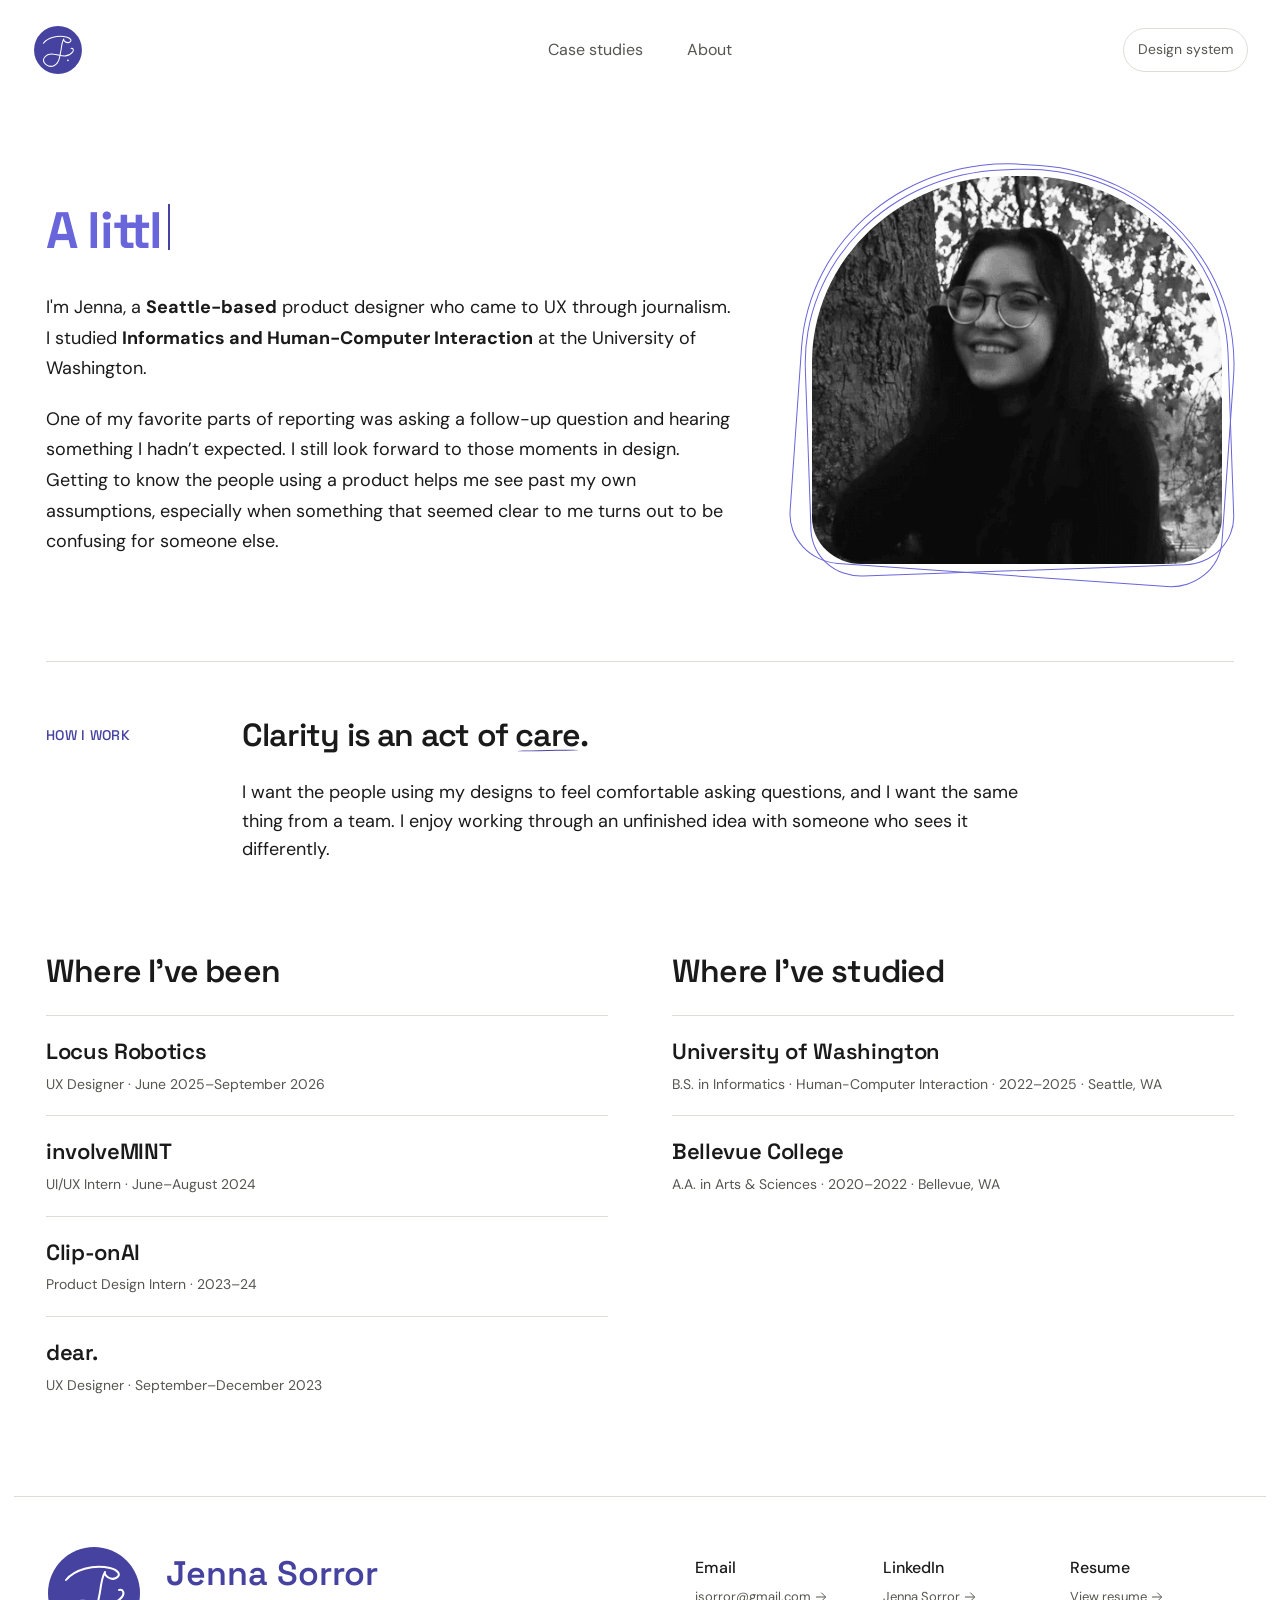
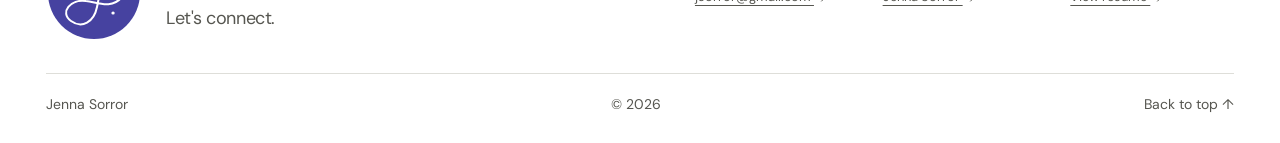
==== commit 7f6cb19e: "update portfolio" ====
--- a/about/index.html
+++ b/about/index.html
@@ -1 +1,3 @@
-<!doctype html><html lang="en"><head><meta charset="utf-8"><meta name="viewport" content="width=device-width,initial-scale=1"><title>About | Jenna Sorror</title><meta name="description" content="Jenna Sorror — UX designer blending storytelling, accessible design, and clear digital experiences."><link rel="preload" href="/assets/serif.woff2" as="font" type="font/woff2" crossorigin fetchpriority="high"><link rel="preload" href="/assets/sans.woff2" as="font" type="font/woff2" crossorigin><link rel="stylesheet" href="/style.css?v=font-loading-20261102"><script src="/app.js" defer></script><link rel="icon" href="/favicon.ico?v=2" sizes="16x16 32x32 48x48"><link rel="icon" type="image/png" sizes="32x32" href="/assets/favicon-32-light.png?v=2"><link rel="icon" type="image/png" sizes="32x32" href="/assets/favicon-32-dark.png?v=2" media="(prefers-color-scheme: dark)"></head><body id="top"><a class="skip" href="#main">Skip to content</a><header><nav aria-label="Main navigation"><a href="/#works">Case Studies</a><a class="brand" href="/" aria-label="Jenna Sorror home"><img src="/assets/63q6XhkvGhMPZFG9ArWYIcMCmDg.webp" alt="Jenna" width="628" height="317"></a><a href="/about/">About</a></nav></header><main id="main" tabindex="-1"><section class="about-intro"><div><p class="eyebrow">A little about me</p><h1>I start by listening.<br>Then I find the story.</h1><p>I'm Jenna, a Seattle-based UX designer with a background in journalism and a degree in Informatics, focused on Human-Computer Interaction.</p><p>Journalism taught me to ask better questions, notice what people leave unsaid, and turn complex information into a clear story. I bring that same curiosity to design: understanding people's experiences before deciding what an interface should do.</p><p>From warehouse analytics to community volunteering, I care about making technology feel understandable and approachable. I work closely with researchers, product partners, and engineers to turn what we learn into accessible interactions that fit real constraints.</p><a class="pill" href="https://drive.google.com/file/d/1exLY9FVkenu_E6QQx9AtjL_WXCi6fQHb/view?usp=sharing" target="_blank" rel="noopener noreferrer">View resume <svg class="arrow-icon" viewBox="0 0 24 24" aria-hidden="true" focusable="false"><path d="M4 12h15M13 5l7 7-7 7"/></svg><span class="sr-only"> (opens in a new tab)</span></a></div><img class="portrait" src="/assets/X06zHUKJHyg8ia5EJMYvLdKroq8.webp" alt="Jenna Sorror" width="460" height="435"></section><section class="story-section" id="values"><div class="section-label">How I work</div><div class="section-content"><h2>Clarity is an act of <span class="care-static-underline">care</span>.</h2><p>I look for the moments where people hesitate: a chart without context, a task without confirmation, or a prompt that asks too much. Those moments guide my decisions. I value candid feedback, shared understanding, and collaboration that makes a design stronger than I could make it alone.</p></div></section><section class="experience"><h2>Where I’ve been</h2><article><h3>Locus Robotics</h3><p class="muted">UX Designer · June 2025–Present</p><p>I led Site Targets design, simplifying a multi-team target-setting workflow into client self-service. I collaborated with product and engineering on enterprise workflows, implementation constraints, and design system consistency.</p></article><article><h3>involveMINT</h3><p class="muted">UI/UX Intern · June–August 2024</p><p>I researched volunteer workflows with 15 participants and redesigned project entry, progression, and submission feedback with another UX designer and a project manager.</p></article><article><h3>Clip-onAI</h3><p class="muted">Product Design Intern · 2023–24</p><p>I designed analytics dashboards for users with varied technical familiarity, using iterative usability sessions to refine widget structure, chart labels, and customization.</p></article><article><h3>dear.</h3><p class="muted">UX Designer · September–December 2023</p><p>I co-designed a collaborative journaling concept for first-year students, contributing research, UX writing, interaction flows, and prototypes.</p></article></section><section class="experience education-experience" id="education"><h2>Where I’ve studied</h2><article><h3>University of Washington</h3><p>B.S. in Informatics · Human-Computer Interaction · 2022–2025 · Seattle, WA</p></article><article><h3>Bellevue College</h3><p>A.A. in Arts &amp; Sciences · 2020–2022 · Bellevue, WA</p></article></section></main><footer><h2>Hey! Let's connect.</h2><div class="contacts"><a href="mailto:jsorror@gmail.com" target="_blank" rel="noopener noreferrer">Email <span>jsorror@gmail.com <svg class="arrow-icon" viewBox="0 0 24 24" aria-hidden="true" focusable="false"><path d="M4 12h15M13 5l7 7-7 7"/></svg></span><span class="sr-only"> (opens in a new tab)</span></a><a href="https://www.linkedin.com/in/jennasorror/" target="_blank" rel="noopener noreferrer">LinkedIn <span>Jenna Sorror <svg class="arrow-icon" viewBox="0 0 24 24" aria-hidden="true" focusable="false"><path d="M4 12h15M13 5l7 7-7 7"/></svg></span><span class="sr-only"> (opens in a new tab)</span></a><a href="https://drive.google.com/file/d/1exLY9FVkenu_E6QQx9AtjL_WXCi6fQHb/view?usp=sharing" target="_blank" rel="noopener noreferrer">Resume <span>View resume <svg class="arrow-icon" viewBox="0 0 24 24" aria-hidden="true" focusable="false"><path d="M4 12h15M13 5l7 7-7 7"/></svg></span><span class="sr-only"> (opens in a new tab)</span></a></div><details class="reading-options"><summary>Reading options</summary><label for="reading-theme">Page colors</label><select id="reading-theme" data-reading-theme><option value="portfolio">Portfolio colors</option><option value="light">Black text on white</option><option value="dark">White text on black</option></select></details><div class="copyright"><a href="/">Jenna Sorror</a><span>© 2026</span><a href="#top">Back to top ↑</a></div></footer><dialog aria-label="Expanded project image"><button class="close" aria-label="Close image">Close ×</button><div class="image-stage"><img alt=""></div><p class="viewer-caption"></p><p class="viewer-help">The complete image fits within this window. Press Escape to close.</p></dialog></body></html>+<!DOCTYPE html>
+
+<html lang="en"><head><link as="font" crossorigin="" href="/assets/space-grotesk-variable.ttf" rel="preload" type="font/ttf"/><meta charset="utf-8"/><meta content="width=device-width,initial-scale=1" name="viewport"/><title>About | Jenna Sorror</title><meta content="Meet Jenna Sorror, a Seattle-based product designer and UW Informatics graduate with a background in journalism." name="description"/><link as="font" crossorigin="" href="/assets/sans.woff2" rel="preload" type="font/woff2"/><link href="/design-tokens.css?v=745b3ae3ad" rel="stylesheet"/><link href="/style.css?v=02c57d635f" rel="stylesheet"/><script defer="" src="/app.js?v=c09a31fa3d"></script><link href="/design-system.css?v=29185f76b1" rel="stylesheet"/><link href="/assets/brand-mark.svg?v=8d9b8e1a7a" rel="icon" sizes="any" type="image/svg+xml"/><link href="/favicon.ico?v=8d9b8e1a7a" rel="icon" sizes="16x16 32x32 48x48" type="image/x-icon"/><link href="/assets/favicon-32.png?v=8d9b8e1a7a" rel="icon" sizes="32x32" type="image/png"/><link href="/assets/apple-touch-icon.png?v=8d9b8e1a7a" rel="apple-touch-icon"/><link href="/system.css?v=58085b1b1b" rel="stylesheet"/></head><body id="top"><a class="skip" href="#main">Skip to content</a><header><a aria-label="Jenna Sorror home" class="home-mark" href="/"><svg aria-hidden="true" focusable="false" viewbox="0 0 96 96" xmlns="http://www.w3.org/2000/svg"><circle class="ribbon-disc" cx="48" cy="48" fill="#4642a0" r="46"></circle><path class="signature-j" d="M20 35C28 25 47 19 64 23C72 25 76 30 70 33C64 36 58 30 59 27C56 32 55 39 54 47L51 62C48 77 36 84 25 76C13 67 25 54 40 56C51 57 65 65 76 52C79 48 77 44 73 45" data-brand-stroke="" fill="none" pathlength="1" stroke="#fff" stroke-linecap="round" stroke-linejoin="round" stroke-width="2"></path><path class="signature-accent" d="M67 68h.1" data-brand-stroke="" fill="none" pathlength="1" stroke="#fff" stroke-linecap="round" stroke-linejoin="round" stroke-width="3.2"></path></svg></a><nav aria-label="Main navigation"><a href="/#works">Case studies</a><a href="/about/">About</a></nav><a class="system-link" href="/design-system/">Design system</a><button aria-controls="site-menu" aria-expanded="false" aria-label="Open navigation menu" class="mobile-menu-toggle" type="button"><svg aria-hidden="true" viewbox="0 0 32 32"><path d="M5 9h22M5 16h22M5 23h22"></path></svg></button></header><main id="main" tabindex="-1"><section class="about-intro"><div class="about-intro-copy"><h1 class="about-typed-heading"><span class="sr-only">A little about me</span><span aria-hidden="true" class="typed-greeting">A little about me</span></h1><p>I'm Jenna, a <strong>Seattle-based</strong> product designer who came to UX through journalism. I studied <strong>Informatics and Human-Computer Interaction</strong> at the University of Washington.</p><p>One of my favorite parts of reporting was asking a follow-up question and hearing something I hadn’t expected. I still look forward to those moments in design. Getting to know the people using a product helps me see past my own assumptions, especially when something that seemed clear to me turns out to be confusing for someone else.</p></div><figure class="about-portrait"><img alt="Jenna Sorror" class="portrait" height="435" src="/assets/X06zHUKJHyg8ia5EJMYvLdKroq8.webp" width="460"/></figure></section><section class="story-section" id="values"><div class="section-label">How I work</div><div class="section-content"><h2>Clarity is an act of <span class="care-static-underline">care</span>.</h2><p>I want the people using my designs to feel comfortable asking questions, and I want the same thing from a team. I enjoy working through an unfinished idea with someone who sees it differently.</p></div></section><div class="about-history"><section class="experience about-timeline"><h2>Where I’ve been</h2><article><h3>Locus Robotics</h3><p class="muted">UX Designer · June 2025–September 2026</p></article><article><h3>involveMINT</h3><p class="muted">UI/UX Intern · June–August 2024</p></article><article><h3>Clip-onAI</h3><p class="muted">Product Design Intern · 2023–24</p></article><article><h3>dear.</h3><p class="muted">UX Designer · September–December 2023</p></article></section><section class="experience about-timeline" id="education"><h2>Where I’ve studied</h2><article><h3>University of Washington</h3><p class="muted">B.S. in Informatics · Human-Computer Interaction · 2022–2025 · Seattle, WA</p></article><article><h3>Bellevue College</h3><p class="muted">A.A. in Arts &amp; Sciences · 2020–2022 · Bellevue, WA</p></article></section></div></main><footer><div class="footer-top"><div class="footer-identity"><a aria-label="Jenna Sorror home" class="footer-logo" href="/"><svg aria-hidden="true" focusable="false" viewbox="0 0 96 96" xmlns="http://www.w3.org/2000/svg"><circle class="ribbon-disc" cx="48" cy="48" fill="#4642a0" r="46"></circle><path class="signature-j" d="M20 35C28 25 47 19 64 23C72 25 76 30 70 33C64 36 58 30 59 27C56 32 55 39 54 47L51 62C48 77 36 84 25 76C13 67 25 54 40 56C51 57 65 65 76 52C79 48 77 44 73 45" data-brand-stroke="" fill="none" pathlength="1" stroke="#fff" stroke-linecap="round" stroke-linejoin="round" stroke-width="2"></path><path class="signature-accent" d="M67 68h.1" data-brand-stroke="" fill="none" pathlength="1" stroke="#fff" stroke-linecap="round" stroke-linejoin="round" stroke-width="3.2"></path></svg></a><div><p class="footer-name">Jenna Sorror</p><h2>Let's connect.</h2></div></div><div class="contacts"><a href="mailto:jsorror@gmail.com" rel="noopener noreferrer" target="_blank">Email <span>jsorror@gmail.com <svg aria-hidden="true" class="arrow-icon" focusable="false" viewbox="0 0 24 24"><path d="M4 12h15M13 5l7 7-7 7"></path></svg></span><span class="sr-only"> (opens in a new tab)</span></a><a href="https://www.linkedin.com/in/jennasorror/" rel="noopener noreferrer" target="_blank">LinkedIn <span>Jenna Sorror <svg aria-hidden="true" class="arrow-icon" focusable="false" viewbox="0 0 24 24"><path d="M4 12h15M13 5l7 7-7 7"></path></svg></span><span class="sr-only"> (opens in a new tab)</span></a><a href="https://drive.google.com/file/d/19zWwg7ZewwxNA2cMb1BsrC5pMy4s9Al8/view?usp=sharing" rel="noopener noreferrer" target="_blank">Resume <span>View resume <svg aria-hidden="true" class="arrow-icon" focusable="false" viewbox="0 0 24 24"><path d="M4 12h15M13 5l7 7-7 7"></path></svg></span><span class="sr-only"> (opens in a new tab)</span></a></div></div><div class="copyright"><a href="/">Jenna Sorror</a><span>© 2026</span><a href="#top">Back to top ↑</a></div></footer><dialog aria-label="Expanded project image"><button aria-label="Close image" class="close">Close ×</button><div class="image-stage"><img alt=""/></div><p class="viewer-caption"></p></dialog><dialog aria-label="Navigation menu" class="mobile-menu" id="site-menu"><div class="menu-top"><a aria-label="Jenna Sorror home" class="menu-home" href="/"><svg aria-hidden="true" focusable="false" viewbox="0 0 96 96" xmlns="http://www.w3.org/2000/svg"><circle class="ribbon-disc" cx="48" cy="48" fill="#4642a0" r="46"></circle><path class="signature-j" d="M20 35C28 25 47 19 64 23C72 25 76 30 70 33C64 36 58 30 59 27C56 32 55 39 54 47L51 62C48 77 36 84 25 76C13 67 25 54 40 56C51 57 65 65 76 52C79 48 77 44 73 45" data-brand-stroke="" fill="none" pathlength="1" stroke="#fff" stroke-linecap="round" stroke-linejoin="round" stroke-width="2"></path><path class="signature-accent" d="M67 68h.1" data-brand-stroke="" fill="none" pathlength="1" stroke="#fff" stroke-linecap="round" stroke-linejoin="round" stroke-width="3.2"></path></svg></a><button aria-label="Close navigation menu" autofocus="" class="menu-close" type="button"><svg aria-hidden="true" viewbox="0 0 32 32"><path d="M7 7l18 18M25 7L7 25"></path></svg></button></div><nav aria-label="Mobile navigation" class="menu-links"><a data-menu-page="work" href="/#works">Case studies</a><a data-menu-page="about" href="/about/">About</a><a data-menu-page="system" href="/design-system/">Design system</a></nav><div class="menu-contact"><p>Let’s connect.</p><a class="menu-email" href="mailto:jsorror@gmail.com" rel="noopener noreferrer" target="_blank">jsorror@gmail.com<span class="sr-only"> (opens in a new tab)</span></a><div><a href="https://www.linkedin.com/in/jennasorror/" rel="noopener noreferrer" target="_blank">LinkedIn<span class="sr-only"> (opens in a new tab)</span></a><a href="https://drive.google.com/file/d/19zWwg7ZewwxNA2cMb1BsrC5pMy4s9Al8/view?usp=sharing" rel="noopener noreferrer" target="_blank">Resume<span class="sr-only"> (opens in a new tab)</span></a></div></div></dialog></body></html>
--- a/design-tokens.css
+++ b/design-tokens.css
@@ -0,0 +1,22 @@
+:root{
+/* Primitives: neutral surfaces and a single Iris identity. */
+--color-white:#ffffff;--color-ink:#1a1a1a;--color-muted:#565650;--color-line:#deded9;--color-subtle:#f5f5f3;
+--color-iris:#6965db;--color-iris-strong:#4642a0;--color-iris-pressed:#2d2966;--color-iris-hover:#393581;
+--color-before:#80362f;--color-after:#205333;--feedback-before-surface:#faf0ee;--feedback-after-surface:#eef6f0;
+/* Semantic roles */
+--surface-page:var(--color-white);--surface-card:var(--color-white);--surface-subtle:var(--color-subtle);--surface-artifact:var(--color-subtle);--surface-highlight:var(--color-white);
+--text-primary:var(--color-ink);--text-secondary:var(--color-muted);--text-brand:var(--color-iris);--accent:var(--color-iris-strong);--border-subtle:var(--color-line);--border-control:var(--color-muted);
+--action-primary:var(--color-iris-strong);--action-hover:var(--color-iris-hover);--action-pressed:var(--color-iris-pressed);--surface-disabled:var(--surface-subtle);--text-disabled:var(--text-secondary);--text-on-action:var(--color-white);--focus-ring:var(--color-iris-strong);
+--font-display:SpaceGrotesk,Arial,sans-serif;--font-body:DM,Arial,sans-serif;--font-code:ui-monospace,SFMono-Regular,Consolas,monospace;
+--type-hero:clamp(38px,4.2vw,56px);--type-title:clamp(36px,4vw,52px);--type-section:clamp(28px,2.5vw,32px);--type-heading:22px;--type-body:18px;--type-control:16px;--type-caption:14px;--type-card:16px;
+--leading-body:1.6;--leading-title:1.08;
+--space-1:4px;--space-2:8px;--space-3:12px;--space-4:16px;--space-5:24px;--space-6:32px;--space-7:48px;--space-8:64px;--space-9:96px;
+--radius-control:8px;--radius-image:8px;--radius-project:8px;--radius-pill:999px;--layout-max:1188px;--layout-index:128px;--layout-gutter:32px;--reading-width:68ch;
+--motion-short:200ms;--motion-card:300ms;--motion-draw:420ms;--motion-ease:cubic-bezier(0,0,.2,1);
+/* Component aliases and states */
+--button-background:var(--action-primary);--button-background-hover:var(--action-hover);--button-background-pressed:var(--action-pressed);--button-background-disabled:var(--surface-subtle);--button-text:var(--text-on-action);--button-text-disabled:var(--text-secondary);--button-border-disabled:var(--border-subtle);--button-focus-ring:var(--focus-ring);--button-height:44px;
+--kpi-surface:var(--surface-page);--kpi-measure-surface:var(--surface-page);--kpi-measure-text:var(--text-primary);--kpi-unit-text:var(--text-secondary);--kpi-border:var(--border-subtle);
+--project-image-scale-hover:1.02;--project-caption-text:var(--text-secondary);
+/* Compatibility references resolve into the same new roles, never old colors. */
+--color-espresso:var(--color-ink);--color-espresso-hover:var(--color-iris-strong);--color-vermilion:var(--color-iris-strong);--color-cream:var(--color-white);--color-artifact:var(--color-subtle);--color-paper:var(--color-white);--color-apricot:var(--color-white);--color-saffron:var(--color-subtle);--color-sky:var(--color-subtle);--color-focus:var(--focus-ring);
+}
--- a/style.css
+++ b/style.css
@@ -1,164 +1,164 @@
-@font-face{font-family:Instrument;src:url('/assets/serif.woff2') format('woff2');font-weight:400;font-style:normal;font-display:block}@font-face{font-family:DM;src:url('/assets/sans.woff2');font-display:swap}@font-face{font-family:Hand;src:url('/assets/hand.woff2');font-display:swap}*{box-sizing:border-box}html{scroll-behavior:smooth;scroll-padding-top:100px}body{margin:0;background:#fff;color:#2e1f21;font-family:DM,'Arial',sans-serif;font-size:17px;line-height:1.65}a{color:inherit;text-decoration:none}a:hover{text-decoration:underline;text-underline-offset:5px}button{font:inherit}a:focus-visible,button:focus-visible,summary:focus-visible{outline:3px solid #66378d;outline-offset:6px}h1,h2,h3,p{margin:0}h1,h2{font-family:Instrument,Georgia,serif;font-weight:400;line-height:1.1;letter-spacing:-.025em}h1{font-size:clamp(44px,5.4vw,72px)}h2{font-size:clamp(33px,3.5vw,46px)}h3{font-weight:500;font-size:25px}p+p{margin-top:20px}header{height:115px;display:flex;align-items:center;justify-content:center}nav{display:flex;align-items:center;justify-content:center;gap:52px}header nav{font-size:15px;font-weight:600}header a{padding:10px}.brand img{width:82px;height:auto;display:block}.skip{position:absolute;top:-100px;left:20px;background:#fff;z-index:20;padding:12px}.skip:focus{top:12px}main{max-width:1080px;margin:auto;padding:0 30px}.home-hero{padding:112px 0 72px;text-align:center}.home-hero h1{font-size:clamp(36px,3.6vw,49px);line-height:1.15}.home-hero em{font-style:normal;font-weight:bold}.hero-sub{display:block;font-family:DM,Arial,sans-serif;font-size:17px;line-height:1.5;letter-spacing:0;margin-top:23px;color:#654c4f}.purple{color:#66378d}.pill{display:inline-flex;border-radius:40px;padding:12px 27px;background:#4f3336;color:white;font-size:15px;margin-top:30px;gap:16px}.pill:hover{background:#382226;text-decoration:none}.handwritten{display:flex;align-items:center;justify-content:space-between;gap:25px;margin:8px 10px 98px}.handwritten img{object-fit:contain;width:115px;max-height:30px}.handwritten span{font-family:Hand,cursive}.section-heading{display:flex;align-items:baseline;justify-content:space-between;margin-bottom:26px}.section-heading h2{font-size:32px}.section-heading span,.muted{color:#654c4f;font-size:14px}.project-grid{display:grid;grid-template-columns:1fr 1fr;gap:34px 26px}.project-card{background:#f8f6f3;padding:18px;border:1px solid #efebe7;border-radius:20px;display:block;transition:transform .2s}.project-card:hover{transform:translateY(-4px);text-decoration:none}.card-image{overflow:hidden;border-radius:12px;aspect-ratio:1.38}.card-image img{width:100%;height:100%;object-fit:cover}.card-copy{padding:24px 6px 8px}.card-copy>p{font-family:Instrument,Georgia,serif;font-size:27px;line-height:1.17;min-height:95px}.card-title{display:flex;align-items:center;justify-content:space-between;margin-top:20px;gap:16px}.card-title h3{font-size:20px;font-weight:600}.card-title span{font-size:14px;white-space:nowrap}.tags{display:block;font-size:12px;color:#654c4f;margin-top:10px}footer{background:#4f3336;color:#fff;margin-top:115px;padding:65px max(30px,calc((100vw - 1020px)/2)) 28px}footer h2{font-size:55px}.contacts{display:grid;grid-template-columns:1fr 1fr 1fr;gap:30px;margin:40px 0 60px}.contacts a{font-size:13px}.contacts span{display:block;font-size:17px;margin-top:5px}.copyright{border-top:1px solid #957b7e;padding-top:22px;display:flex;justify-content:space-between;font-size:13px;gap:15px}.eyebrow,.section-label{text-transform:uppercase;font-size:11px;letter-spacing:.13em;font-weight:600;color:#654c4f}.about-intro{display:grid;grid-template-columns:1.25fr .75fr;gap:65px;padding-top:75px;align-items:start}.about-intro h1{font-size:57px;margin:20px 0 30px}.about-intro p{font-size:16px}.portrait{width:100%;border-radius:14px;margin-top:47px}.story-section{display:grid;grid-template-columns:170px 1fr;gap:40px;padding:66px 0;border-top:1px solid #e8dfdc}.section-label{padding-top:8px}.section-content h2{max-width:700px;margin-bottom:23px}.section-content>p{max-width:720px}.experience{margin:30px 0 75px}.experience>h2{margin-bottom:35px}.experience article{display:grid;grid-template-columns:220px 1fr;gap:12px 30px;padding:28px 0;border-top:1px solid #e8dfdc}.experience article>p:last-child{grid-column:2;margin-top:0;max-width:650px}.about-intro+.story-section{margin-top:85px}.case-heading{max-width:850px;margin:55px auto 48px}.back{font-size:14px}.case-heading .eyebrow{margin-top:55px;margin-bottom:20px}.case-heading h1{font-size:clamp(42px,5vw,65px)}.intro{font-size:19px;color:#654c4f;max-width:760px;margin-top:28px}.case>figure{margin-bottom:35px}.case>figure img{max-height:620px;object-fit:contain}.project-meta{display:grid;grid-template-columns:1.2fr .7fr 1.4fr;gap:30px;padding:30px 0;border-top:1px solid #e8dfdc}.project-meta span{text-transform:uppercase;font-size:11px;letter-spacing:.1em;color:#654c4f}.project-meta p{font-size:14px;margin-top:6px}.outcome{display:flex;gap:40px;align-items:center;background:#f8f6f3;border-radius:16px;padding:30px 35px;margin:10px 0 45px}.outcome>strong{font-family:Instrument,Georgia,serif;font-size:64px;font-weight:400;white-space:nowrap}.outcome h2{font-family:DM,Arial,sans-serif;font-size:18px;letter-spacing:0;line-height:1.5;font-weight:600}.outcome p{font-size:13px;margin-top:7px;color:#654c4f}.case-nav{flex-wrap:wrap;gap:10px 25px;justify-content:flex-start;font-size:12px;margin-bottom:35px}.case-nav a{padding:7px 0}figure{margin:30px 0 0}.image-button{position:relative;display:block;background:#f8f6f3;border:1px solid #eee8e4;border-radius:12px;padding:18px;width:100%;cursor:zoom-in;text-align:left}.image-button img{width:100%;height:auto;display:block;border-radius:4px}.expand{display:block;text-align:right;font-size:11px;color:#654c4f;margin-top:12px}figcaption{font-size:12px;color:#654c4f;margin-top:12px;line-height:1.5}.results{display:flex;align-items:center;gap:35px;padding:30px;background:#f8f6f3;border-radius:12px;margin-top:30px}.results strong{font-family:Instrument,Georgia,serif;display:block;font-weight:400;font-size:60px}.results span{font-size:13px}.note{font-size:13px;color:#654c4f;margin-top:17px}.flow-summary{border-left:2px solid #b7add0;margin:28px 0;padding-left:32px}.flow-summary li{padding:5px}.evidence{border-top:1px solid #e8dfdc;padding:25px 0}.evidence summary{cursor:pointer;font-size:16px}.evidence figure{max-width:800px;margin:25px auto}.next-project{display:flex;justify-content:space-between;border-top:1px solid #e8dfdc;margin-top:50px;padding-top:30px;font-size:14px}dialog{border:0;border-radius:12px;width:96vw;max-width:1500px;max-height:95vh;padding:20px;background:#fff;color:#2e1f21}dialog::backdrop{background:#211819d9}.zoomscroll{overflow:auto;max-height:78vh}.zoomscroll img{display:block;max-width:none;width:auto;min-width:100%;height:auto}.close{background:#4f3336;color:#fff;border:0;padding:10px 20px;border-radius:25px;display:block;margin:0 0 15px auto;cursor:pointer}dialog p{font-size:12px;margin-top:10px}.review{max-width:780px;margin:75px auto}.review h1{margin:20px 0 30px}.review h2{font-size:34px;margin:40px 0 15px}@media(max-width:700px){body{font-size:16px}main{padding:0 22px}header{height:90px}header nav{gap:22px;font-size:13px}.brand img{width:70px}.home-hero{padding:65px 0 50px}.home-hero h1{font-size:37px}.hero-sub{font-size:15px;max-width:300px;margin:20px auto 0}.desktop{display:none}.handwritten{gap:15px;flex-wrap:wrap;justify-content:center;margin-bottom:60px}.handwritten img{width:80px;max-height:22px}.handwritten span{display:none}.section-heading{display:block}.section-heading span{display:block;margin-top:9px}.project-grid{grid-template-columns:1fr;gap:25px}.card-copy>p{min-height:0;font-size:29px}.card-title{margin-top:22px}.contacts{grid-template-columns:1fr;gap:25px}.copyright{flex-wrap:wrap}.about-intro{grid-template-columns:1fr;gap:20px;padding-top:35px}.about-intro h1{font-size:48px}.portrait{max-width:350px;margin-top:15px}.story-section{grid-template-columns:1fr;gap:18px;padding:42px 0}.experience article{display:block}.experience article p{margin-top:10px!important}.experience article h3{font-size:22px}.case-heading{margin-top:25px}.case-heading .eyebrow{margin-top:35px}.case-heading h1{font-size:43px}.intro{font-size:17px}.project-meta{grid-template-columns:1fr 1fr;gap:20px}.project-meta>div:last-child{grid-column:1/-1}.outcome{display:block;padding:25px}.outcome>strong{font-size:55px}.outcome h2{margin-top:12px}.case-nav{gap:6px 16px}.image-button{padding:8px}.results{gap:18px;padding:20px}.results strong{font-size:48px}.results span{font-size:11px}.next-project{gap:20px}footer{margin-top:70px;padding-top:45px}footer h2{font-size:43px}}@media(prefers-reduced-motion:reduce){html{scroll-behavior:auto}.project-card{transition:none}}
+*{box-sizing:border-box;}html{scroll-behavior:smooth;scroll-padding-top:100px;}body{margin:0;background:var(--surface-page,var(--color-white));color:var(--text-primary,var(--color-ink));font-family:var(--font-body,DM);font-size:17px;line-height:1.65;}a{color:inherit;text-decoration:none;}a:hover{text-decoration:underline;text-underline-offset:5px;}button{font:inherit;}a:focus-visible,button:focus-visible,summary:focus-visible{outline:3px solid var(--accent);outline-offset:6px;}h1,h2,h3,p{margin:0;}h1,h2{font-family:var(--font-display);font-weight:400;line-height:1.1;letter-spacing:-.025em;}h1{font-size:clamp(44px,5.4vw,72px);}h2{font-size:clamp(33px,3.5vw,46px);}h3{font-weight:500;font-size:25px;}p+p{margin-top:20px;}header{height:115px;display:flex;align-items:center;justify-content:center;}nav{display:flex;align-items:center;justify-content:center;gap:52px;}header nav{font-size:15px;font-weight:600;}header a{padding:10px;}.brand img{width:82px;height:auto;display:block;}.skip{position:absolute;top:-100px;left:20px;background:var(--color-white);z-index:20;padding:12px;}.skip:focus{top:12px;}main{max-width:1080px;margin:auto;padding:0 30px;}.home-hero{padding:112px 0 72px;text-align:center;}.home-hero h1{font-size:clamp(36px,3.6vw,49px);line-height:1.15;}.home-hero em{font-style:normal;font-weight:bold;}.hero-sub{display:block;font-family:var(--font-body);font-size:17px;line-height:1.5;letter-spacing:0;margin-top:23px;color:var(--text-secondary);}.purple{color:var(--accent);}.pill{display:inline-flex;border-radius:40px;padding:12px 27px;background:var(--action-primary,var(--color-espresso));color:var(--text-on-action,white);font-size:15px;margin-top:30px;gap:16px;}.pill:hover{background:var(--color-espresso-hover);text-decoration:none;}.handwritten{display:flex;align-items:center;justify-content:space-between;gap:25px;margin:8px 10px 98px;}.handwritten img{object-fit:contain;width:115px;max-height:30px;}.handwritten span{font-family:Hand,cursive;}.section-heading{display:flex;align-items:baseline;justify-content:space-between;margin-bottom:26px;}.section-heading h2{font-size:32px;}.section-heading span,.muted{color:var(--text-secondary);font-size:14px;}.project-grid{display:grid;grid-template-columns:1fr 1fr;gap:34px 26px;}.project-card{background:var(--surface-artifact);padding:18px;border:1px solid var(--border-subtle);border-radius:20px;display:block;transition:transform .2s;}.project-card:hover{transform:translateY(-4px);text-decoration:none;}.card-image{overflow:hidden;border-radius:12px;aspect-ratio:1.38;}.card-image img{width:100%;height:100%;object-fit:cover;}.card-copy{padding:24px 6px 8px;}.card-copy>p{font-family:var(--font-display);font-size:27px;line-height:1.17;min-height:95px;}.card-title{display:flex;align-items:center;justify-content:space-between;margin-top:20px;gap:16px;}.card-title h3{font-size:20px;font-weight:600;}.card-title span{font-size:14px;white-space:nowrap;}.tags{display:block;font-size:12px;color:var(--text-secondary);margin-top:10px;}footer{background:var(--color-espresso);color:var(--color-white);margin-top:115px;padding:65px max(30px,calc((100vw - 1020px)/2)) 28px;}footer h2{font-size:55px;}.contacts{display:grid;grid-template-columns:1fr 1fr 1fr;gap:30px;margin:40px 0 60px;}.contacts a{font-size:13px;}.contacts span{display:block;font-size:17px;margin-top:5px;}.copyright{border-top:1px solid var(--border-subtle);padding-top:22px;display:flex;justify-content:space-between;font-size:13px;gap:15px;}.eyebrow,.section-label{text-transform:uppercase;font-size:11px;letter-spacing:.13em;font-weight:600;color:var(--text-secondary);}.about-intro{display:grid;grid-template-columns:1.25fr .75fr;gap:65px;padding-top:75px;align-items:start;}.about-intro h1{font-size:57px;margin:20px 0 30px;}.about-intro p:not(.eyebrow){font-size:16px;}.portrait{width:100%;border-radius:14px;margin-top:47px;}.story-section{display:grid;grid-template-columns:170px 1fr;gap:40px;padding:66px 0;border-top:1px solid var(--border-subtle);}.section-label{padding-top:8px;}.section-content h2{max-width:700px;margin-bottom:23px;}.section-content>p{max-width:720px;}.experience{margin:30px 0 75px;}.experience>h2{margin-bottom:35px;}.experience article{display:grid;grid-template-columns:220px 1fr;gap:12px 30px;padding:28px 0;border-top:1px solid var(--border-subtle);}.experience article>p:last-child{grid-column:2;margin-top:0;max-width:650px;}.about-intro+.story-section{margin-top:85px;}.case-heading{max-width:850px;margin:55px auto 48px;}.back{font-size:14px;}.case-heading .eyebrow{margin-top:55px;margin-bottom:20px;}.case-heading h1{font-size:clamp(42px,5vw,65px);}.intro{font-size:19px;color:var(--text-secondary);max-width:760px;margin-top:28px;}.case>figure{margin-bottom:35px;}.case>figure img{max-height:620px;object-fit:contain;}.project-meta{display:grid;grid-template-columns:1.2fr .7fr 1.4fr;gap:30px;padding:30px 0;border-top:1px solid var(--border-subtle);}.project-meta span{text-transform:uppercase;font-size:11px;letter-spacing:.1em;color:var(--text-secondary);}.project-meta p{font-size:14px;margin-top:6px;}.outcome{display:flex;gap:40px;align-items:center;background:var(--surface-artifact);border-radius:16px;padding:30px 35px;margin:10px 0 45px;}.outcome>strong{font-family:var(--font-display);font-size:64px;font-weight:400;white-space:nowrap;}.outcome h2{font-family:var(--font-body);font-size:18px;letter-spacing:0;line-height:1.5;font-weight:600;}.outcome p{font-size:13px;margin-top:7px;color:var(--text-secondary);}.case-nav{flex-wrap:wrap;gap:10px 25px;justify-content:flex-start;font-size:12px;margin-bottom:35px;}.case-nav a{padding:7px 0;}figure{margin:30px 0 0;}.image-button{position:relative;display:block;background:var(--surface-artifact);border:1px solid var(--border-subtle);border-radius:12px;padding:18px;width:100%;cursor:zoom-in;text-align:left;}.image-button img{width:100%;height:auto;display:block;border-radius:4px;}.expand{display:block;text-align:right;font-size:11px;color:var(--text-secondary);margin-top:12px;}figcaption{font-size:12px;color:var(--text-secondary);margin-top:12px;line-height:1.5;}.results{display:flex;align-items:center;gap:35px;padding:30px;background:var(--surface-artifact);border-radius:12px;margin-top:30px;}.results strong{font-family:var(--font-display);display:block;font-weight:400;font-size:60px;}.results span{font-size:13px;}.note{font-size:13px;color:var(--text-secondary);margin-top:17px;}.flow-summary{border-left:2px solid var(--border-subtle);margin:28px 0;padding-left:32px;}.flow-summary li{padding:5px;}.evidence{border-top:1px solid var(--border-subtle);padding:25px 0;}.evidence summary{cursor:pointer;font-size:16px;}.evidence figure{max-width:800px;margin:25px auto;}.next-project{display:flex;justify-content:space-between;border-top:1px solid var(--border-subtle);margin-top:50px;padding-top:30px;font-size:14px;}dialog{border:0;border-radius:12px;width:96vw;max-width:1500px;max-height:95vh;padding:20px;background:var(--color-white);color:var(--color-ink);}dialog::backdrop{background:#000000d9;}.zoomscroll{overflow:auto;max-height:78vh;}.zoomscroll img{display:block;max-width:none;width:auto;min-width:100%;height:auto;}.close{background:var(--color-espresso);color:var(--color-white);border:0;padding:10px 20px;border-radius:25px;display:block;margin:0 0 15px auto;cursor:pointer;}dialog p{font-size:12px;margin-top:10px;}.review{max-width:780px;margin:75px auto;}.review h1{margin:20px 0 30px;}.review h2{font-size:34px;margin:40px 0 15px;}@media (max-width:700px){body{font-size:16px;}main{padding:0 22px;}header{height:90px;}header nav{gap:22px;font-size:13px;}.brand img{width:70px;}.home-hero{padding:65px 0 50px;}.home-hero h1{font-size:37px;}.hero-sub{font-size:15px;max-width:300px;margin:20px auto 0;}.desktop{display:none;}.handwritten{gap:15px;flex-wrap:wrap;justify-content:center;margin-bottom:60px;}.handwritten img{width:80px;max-height:22px;}.handwritten span{display:none;}.section-heading{display:block;}.section-heading span{display:block;margin-top:9px;}.project-grid{grid-template-columns:1fr;gap:25px;}.card-copy>p{min-height:0;font-size:29px;}.card-title{margin-top:22px;}.contacts{grid-template-columns:1fr;gap:25px;}.copyright{flex-wrap:wrap;}.about-intro{grid-template-columns:1fr;gap:20px;padding-top:35px;}.about-intro h1{font-size:48px;}.portrait{max-width:350px;margin-top:15px;}.story-section{grid-template-columns:1fr;gap:18px;padding:42px 0;}.experience article{display:block;}.experience article p{margin-top:10px!important;}.experience article h3{font-size:22px;}.case-heading{margin-top:25px;}.case-heading .eyebrow{margin-top:35px;}.case-heading h1{font-size:43px;}.intro{font-size:17px;}.project-meta{grid-template-columns:1fr 1fr;gap:20px;}.project-meta>div:last-child{grid-column:1/-1;}.outcome{display:block;padding:25px;}.outcome>strong{font-size:55px;}.outcome h2{margin-top:12px;}.case-nav{gap:6px 16px;}.image-button{padding:8px;}.results{gap:18px;padding:20px;}.results strong{font-size:48px;}.results span{font-size:11px;}.next-project{gap:20px;}footer{margin-top:70px;padding-top:45px;}footer h2{font-size:43px;}}@media (prefers-reduced-motion:reduce){html{scroll-behavior:auto;}.project-card{transition:none;}}
 /* Editorial rhythm and stable artifact presentation. */
-img{max-width:100%;height:auto}.home-hero{padding-top:76px;padding-bottom:58px}.handwritten{margin-bottom:72px}.case-heading{margin-top:30px;margin-bottom:28px}.case-heading .eyebrow{margin-top:34px}.case-heading h1{text-wrap:balance}.project-meta{max-width:850px;margin:0 auto 28px;padding:22px 0;border-bottom:1px solid #e8dfdc}.project-meta p{line-height:1.6}.case>figure{margin-top:0;margin-bottom:35px}.case>figure img{max-height:530px}.case-nav{border-top:1px solid #e8dfdc;padding:18px 0 22px;margin-bottom:0;gap:5px 22px;font-size:13px}.nav-label{font-size:10px;text-transform:uppercase;letter-spacing:.12em;color:#654c4f;flex-basis:100%}.story-section{padding:55px 0;gap:36px;grid-template-columns:160px minmax(0,1fr)}.section-content{min-width:0}.section-content h2{font-size:clamp(34px,3.4vw,43px);line-height:1.13;text-wrap:balance}.section-number{display:block;font-family:Instrument,Georgia,serif;font-size:28px;line-height:1.2;letter-spacing:0;font-weight:400;margin-bottom:8px;color:#8d777a}.section-label{line-height:1.6}.section-content>p{line-height:1.75}.image-button{padding:14px;background:#f8f6f3}.image-button img{max-height:610px;object-fit:contain}.image-button:hover{border-color:#bba8ab}.expand{font-size:12px}.evidence{margin-top:12px;padding:25px 24px;border:1px solid #e8dfdc;border-radius:12px;background:#fcfbfa}.evidence summary{font-weight:600}.evidence>h3{margin:30px 0 12px}.evidence>p{max-width:780px}.evidence figure{margin:35px auto}.note{border-left:2px solid #baa9ac;padding-left:15px}blockquote{margin:26px 0;padding:20px 24px;border-left:2px solid #9e8b90;background:#f8f6f3}blockquote p{font-family:Instrument,Georgia,serif;font-size:27px;line-height:1.25}blockquote cite{display:block;font-style:normal;font-size:11px;color:#654c4f;margin-top:12px}.results{justify-content:space-between;max-width:600px}.results div{flex:1}.results>span{flex:0}.flow-summary{font-size:15px}.portrait{height:auto}.case-heading+.project-meta span{display:block}.next-project a{padding:8px 0}.card-copy>p{text-wrap:pretty}.project-card .card-image img{height:100%}
-@media(max-width:900px){.story-section{grid-template-columns:125px minmax(0,1fr);gap:24px}.project-meta{gap:20px}.case-nav{gap:4px 18px}}
-@media(max-width:700px){.home-hero{padding-top:42px;padding-bottom:42px}.handwritten{margin-bottom:48px}.case-heading{margin-top:20px;margin-bottom:25px}.case-heading .eyebrow{margin-top:28px}.case-heading h1{font-size:42px}.story-section{grid-template-columns:minmax(0,1fr);gap:18px;padding:38px 0}.section-label{display:flex;align-items:center;gap:12px;padding-top:0}.section-number{font-size:24px;margin:0}.section-content h2{font-size:35px}.project-meta{margin-bottom:25px}.image-button{padding:9px}.image-button img{max-height:560px}.case-nav{font-size:12px;padding:15px 0 19px;gap:2px 17px}.case-nav a{min-height:36px;display:flex;align-items:center}.case>figure img{max-height:400px}.outcome{margin-bottom:25px}.evidence{padding:20px 16px}.results{gap:15px}.results strong{font-size:46px}blockquote{padding:18px}.about-intro+.story-section{margin-top:55px}}
-.results .result-divider{border-left:1px solid #d6c8ca;height:70px}.results div:last-child{padding-left:10px}
-.results{align-items:flex-start}.results strong{line-height:1.15;margin-bottom:14px}.results span{line-height:1.5}.results .result-divider{align-self:center}.results div{min-width:0}.results div>span{display:block;min-height:3em}
+img{max-width:100%;height:auto;}.home-hero{padding-top:76px;padding-bottom:58px;}.handwritten{margin-bottom:72px;}.case-heading{margin-top:30px;margin-bottom:28px;}.case-heading .eyebrow{margin-top:34px;}.case-heading h1{text-wrap:balance;}.project-meta{max-width:850px;margin:0 auto 28px;padding:22px 0;border-bottom:1px solid var(--border-subtle);}.project-meta p{line-height:1.6;}.case>figure{margin-top:0;margin-bottom:35px;}.case>figure img{max-height:530px;}.case-nav{border-top:1px solid var(--border-subtle);padding:18px 0 22px;margin-bottom:0;gap:5px 22px;font-size:13px;}.nav-label{font-size:10px;text-transform:uppercase;letter-spacing:.12em;color:var(--text-secondary);flex-basis:100%;}.story-section{padding:55px 0;gap:36px;grid-template-columns:160px minmax(0,1fr);}.section-content{min-width:0;}.section-content h2{font-size:clamp(34px,3.4vw,43px);line-height:1.13;text-wrap:balance;}.section-number{display:block;font-family:var(--font-display);font-size:28px;line-height:1.2;letter-spacing:0;font-weight:400;margin-bottom:8px;color:var(--text-secondary);}.section-label{line-height:1.6;}.section-content>p{line-height:1.75;}.image-button{padding:14px;background:var(--surface-artifact);}.image-button img{max-height:610px;object-fit:contain;}.image-button:hover{border-color:var(--border-subtle);}.expand{font-size:12px;}.evidence{margin-top:12px;padding:25px 24px;border:1px solid var(--border-subtle);border-radius:12px;background:var(--color-white);}.evidence summary{font-weight:600;}.evidence>h3{margin:30px 0 12px;}.evidence>p{max-width:780px;}.evidence figure{margin:35px auto;}.note{border-left:2px solid var(--border-subtle);padding-left:15px;}blockquote{margin:26px 0;padding:20px 24px;border-left:2px solid var(--border-subtle);background:var(--surface-artifact);}blockquote p{font-family:var(--font-display);font-size:27px;line-height:1.25;}blockquote cite{display:block;font-style:normal;font-size:11px;color:var(--text-secondary);margin-top:12px;}.results{justify-content:space-between;max-width:600px;}.results div{flex:1;}.results>span{flex:0;}.flow-summary{font-size:15px;}.portrait{height:auto;}.case-heading+.project-meta span{display:block;}.next-project a{padding:8px 0;}.card-copy>p{text-wrap:pretty;}.project-card .card-image img{height:100%;}
+@media (max-width:900px){.story-section{grid-template-columns:125px minmax(0,1fr);gap:24px;}.project-meta{gap:20px;}.case-nav{gap:4px 18px;}}
+@media (max-width:700px){.home-hero{padding-top:42px;padding-bottom:42px;}.handwritten{margin-bottom:48px;}.case-heading{margin-top:20px;margin-bottom:25px;}.case-heading .eyebrow{margin-top:28px;}.case-heading h1{font-size:42px;}.story-section{grid-template-columns:minmax(0,1fr);gap:18px;padding:38px 0;}.section-label{display:flex;align-items:center;gap:12px;padding-top:0;}.section-number{font-size:24px;margin:0;}.section-content h2{font-size:35px;}.project-meta{margin-bottom:25px;}.image-button{padding:9px;}.image-button img{max-height:560px;}.case-nav{font-size:12px;padding:15px 0 19px;gap:2px 17px;}.case-nav a{min-height:36px;display:flex;align-items:center;}.case>figure img{max-height:400px;}.outcome{margin-bottom:25px;}.evidence{padding:20px 16px;}.results{gap:15px;}.results strong{font-size:46px;}blockquote{padding:18px;}.about-intro+.story-section{margin-top:55px;}}
+.results .result-divider{border-left:1px solid var(--border-subtle);height:70px;}.results div:last-child{padding-left:10px;}
+.results{align-items:flex-start;}.results strong{line-height:1.15;margin-bottom:14px;}.results span{line-height:1.5;}.results .result-divider{align-self:center;}.results div{min-width:0;}.results div>span{display:block;min-height:3em;}
 /* Balanced navigation, a gentle word marquee, and a fit-to-window viewer. */
-header nav{display:grid;grid-template-columns:minmax(0,1fr) auto minmax(0,1fr);width:min(520px,100%);gap:28px;padding:0 22px}header nav>a:first-child{justify-self:end}header nav>.brand{justify-self:center}header nav>a:last-child{justify-self:start}.arrow-icon{width:18px;height:18px;display:inline-block;vertical-align:-3px;flex-shrink:0;fill:none;stroke:currentColor;stroke-width:1.7;stroke-linecap:round;stroke-linejoin:round}.pill{align-items:center;gap:12px}.expand .arrow-icon,.card-title .arrow-icon{width:15px;height:15px;vertical-align:-3px}.word-marquee{position:relative;margin:8px 0 72px;padding:12px 38px 12px 0}.marquee-window{overflow:hidden;mask-image:linear-gradient(to right,transparent,#000 4%,#000 96%,transparent)}.marquee-track{display:flex;width:max-content;animation:words-scroll 42s linear infinite;will-change:transform}.marquee-group{display:flex;align-items:center;justify-content:space-around;width:1020px;flex-shrink:0;gap:55px;padding:0 30px}.marquee-group img{width:115px;max-height:32px;object-fit:contain;flex-shrink:0}.marquee-toggle{position:absolute;right:0;top:50%;transform:translateY(-50%);border:1px solid #e8dfdc;border-radius:50%;background:#fff;color:#654c4f;width:28px;height:28px;display:grid;place-items:center;cursor:pointer;padding:4px}.marquee-toggle svg{width:16px;height:16px;fill:none;stroke:currentColor;stroke-width:1.7;stroke-linecap:round;stroke-linejoin:round}.play-symbol{display:none}.is-paused .pause-symbol{display:none}.is-paused .play-symbol{display:block}.word-marquee:hover .marquee-track,.word-marquee:focus-within .marquee-track,.word-marquee.is-paused .marquee-track{animation-play-state:paused}@keyframes words-scroll{to{transform:translateX(-50%)}}
-dialog{width:min(1200px,96vw);height:min(940px,94vh);height:min(940px,94dvh);max-height:none;padding:20px;overflow:hidden}dialog[open]{display:flex;flex-direction:column;gap:10px}.close{flex-shrink:0;margin:0 0 4px auto}.image-stage{flex:1;min-height:0;display:flex;align-items:center;justify-content:center;overflow:hidden;background:#f8f6f3;border-radius:6px}.image-stage img{display:block;width:100%;height:100%;min-width:0;min-height:0;max-width:100%;max-height:100%;object-fit:contain;border-radius:0}.viewer-caption{flex-shrink:0;font-size:13px;line-height:1.4;margin:0}.viewer-help{flex-shrink:0;font-size:11px;line-height:1.4;margin:0;color:#654c4f}dialog p+p{margin-top:0}#education .section-content>p{margin-top:0}
-@media(max-width:700px){header nav{gap:16px;padding:0 16px}.word-marquee{margin-bottom:48px}.marquee-group{width:820px;gap:50px}.marquee-group img{width:100px;max-height:28px}dialog{padding:12px;gap:8px}dialog[open]{gap:8px}.viewer-caption{font-size:12px}.viewer-help{font-size:10px}}
-@media(prefers-reduced-motion:reduce){.marquee-track{animation:none;transform:none;width:100%;will-change:auto}.marquee-group{width:100%;gap:20px;flex-wrap:wrap;justify-content:center;padding:0}.marquee-group[aria-hidden="true"],.marquee-toggle{display:none}.word-marquee{padding:10px 0}.marquee-window{mask-image:none}}
+header nav{display:grid;grid-template-columns:minmax(0,1fr) auto minmax(0,1fr);width:min(520px,100%);gap:28px;padding:0 22px;}header nav>a:first-child{justify-self:end;}header nav>.brand{justify-self:center;}header nav>a:last-child{justify-self:start;}.arrow-icon{width:18px;height:18px;display:inline-block;vertical-align:-3px;flex-shrink:0;fill:none;stroke:currentColor;stroke-width:1.7;stroke-linecap:round;stroke-linejoin:round;}.pill{align-items:center;gap:12px;}.expand .arrow-icon,.card-title .arrow-icon{width:15px;height:15px;vertical-align:-3px;}.word-marquee{position:relative;margin:8px 0 72px;padding:12px 38px 12px 0;}.marquee-window{overflow:hidden;mask-image:linear-gradient(to right,transparent,#000 4%,#000 96%,transparent);}.marquee-track{display:flex;width:max-content;animation:words-scroll 42s linear infinite;will-change:transform;}.marquee-group{display:flex;align-items:center;justify-content:space-around;width:1020px;flex-shrink:0;gap:55px;padding:0 30px;}.marquee-group img{width:115px;max-height:32px;object-fit:contain;flex-shrink:0;}.marquee-toggle{position:absolute;right:0;top:50%;transform:translateY(-50%);border:1px solid var(--border-subtle);border-radius:50%;background:var(--color-white);color:var(--text-secondary);width:28px;height:28px;display:grid;place-items:center;cursor:pointer;padding:4px;}.marquee-toggle svg{width:16px;height:16px;fill:none;stroke:currentColor;stroke-width:1.7;stroke-linecap:round;stroke-linejoin:round;}.play-symbol{display:none;}.is-paused .pause-symbol{display:none;}.is-paused .play-symbol{display:block;}.word-marquee:hover .marquee-track,.word-marquee:focus-within .marquee-track,.word-marquee.is-paused .marquee-track{animation-play-state:paused;}@keyframes  words-scroll{to{transform:translateX(-50%);}}
+dialog{width:min(1200px,96vw);height:min(940px,94vh);height:min(940px,94dvh);max-height:none;padding:20px;overflow:hidden;}dialog[open]{display:flex;flex-direction:column;gap:10px;}.close{flex-shrink:0;margin:0 0 4px auto;}.image-stage{flex:1;min-height:0;display:flex;align-items:center;justify-content:center;overflow:hidden;background:var(--surface-artifact);border-radius:6px;}.image-stage img{display:block;width:100%;height:100%;min-width:0;min-height:0;max-width:100%;max-height:100%;object-fit:contain;border-radius:0;}.viewer-caption{flex-shrink:0;font-size:13px;line-height:1.4;margin:0;}.viewer-help{flex-shrink:0;font-size:11px;line-height:1.4;margin:0;color:var(--text-secondary);}dialog p+p{margin-top:0;}#education .section-content>p{margin-top:0;}
+@media (max-width:700px){header nav{gap:16px;padding:0 16px;}.word-marquee{margin-bottom:48px;}.marquee-group{width:820px;gap:50px;}.marquee-group img{width:100px;max-height:28px;}dialog{padding:12px;gap:8px;}dialog[open]{gap:8px;}.viewer-caption{font-size:12px;}.viewer-help{font-size:10px;}}
+@media (prefers-reduced-motion:reduce){.marquee-track{animation:none;transform:none;width:100%;will-change:auto;}.marquee-group{width:100%;gap:20px;flex-wrap:wrap;justify-content:center;padding:0;}.marquee-group[aria-hidden="true"],.marquee-toggle{display:none;}.word-marquee{padding:10px 0;}.marquee-window{mask-image:none;}}
 /* Keep the viewer close to the image's proportions, including on phones. */
-dialog{height:auto;max-height:94vh;max-height:94dvh}.image-stage{flex:0 1 auto;max-height:calc(94vh - 180px);max-height:calc(94dvh - 180px)}.image-stage img{width:auto;height:auto;max-width:100%;max-height:calc(94vh - 180px);max-height:calc(94dvh - 180px)}
-dialog[open]{height:fit-content}.image-stage{display:block;flex:none;text-align:center}.image-stage img{margin:auto}
+dialog{height:auto;max-height:94vh;max-height:94dvh;}.image-stage{flex:0 1 auto;max-height:calc(94vh - 180px);max-height:calc(94dvh - 180px);}.image-stage img{width:auto;height:auto;max-width:100%;max-height:calc(94vh - 180px);max-height:calc(94dvh - 180px);}
+dialog[open]{height:fit-content;}.image-stage{display:block;flex:none;text-align:center;}.image-stage img{margin:auto;}
 /* Evidence-led metric cards: one shared visual language, explicit evidence types. */
-.outcome.metric-card{display:grid;grid-template-columns:minmax(215px,.85fr) minmax(0,1.6fr);gap:20px 38px;align-items:center;position:relative;background:#4f3336;color:#fff;border:1px solid #4f3336;border-radius:18px;padding:30px 34px 0;margin:15px 0 42px;box-shadow:0 5px 0 #eee7e9;overflow:hidden}.metric-kicker{display:flex;align-items:center;gap:9px;font-family:DM,Arial,sans-serif;font-size:11px;line-height:1.4;font-weight:600;text-transform:uppercase;letter-spacing:.12em}.metric-card>.metric-kicker{grid-column:1/-1;color:#e3d5e9}.metric-marker{font-size:18px;line-height:1;letter-spacing:0}.metric-value{align-self:center;padding:5px 28px 15px 0;border-right:1px solid #967a80}.metric-value>strong{font-family:Instrument,Georgia,serif;font-weight:400;font-size:clamp(64px,7vw,94px);letter-spacing:-.03em;line-height:1;white-space:nowrap;display:block}.metric-slash{color:#cbb3c0;font-size:.7em;vertical-align:7%}.metric-to{font-family:DM,Arial,sans-serif;font-size:.45em;vertical-align:16%;letter-spacing:-.08em;margin:0 3px}.metric-unit{font-family:DM,Arial,sans-serif;font-size:22px;font-weight:400;letter-spacing:0;margin-left:4px}.metric-description h2{font-family:DM,Arial,sans-serif;font-size:23px;line-height:1.35;font-weight:600;letter-spacing:-.015em;margin:0;max-width:580px}.metric-card .metric-description p{font-size:14px;line-height:1.6;color:#f0e5e7;margin-top:13px;max-width:550px}.metric-card>p.metric-evidence{grid-column:1/-1;margin:0 -34px;padding:17px 34px;background:#432a2e;border-top:1px solid #7b5e65;color:#e9dce0;font-size:12px;line-height:1.6}.metric-dots{display:flex;flex-wrap:wrap;gap:5px;max-width:160px;margin-top:19px}.metric-dots i{display:block;width:6px;height:6px;background:#e3d5e9;border-radius:50%}.metric-dots .unfilled{background:transparent;border:1px solid #d3b7c3}.metric-support{display:flex;flex-direction:column;gap:5px;font-size:11px;color:#e3d5e9;margin-top:18px;line-height:1.5}.metric-support b{font-size:13px;font-weight:600;color:#fff;margin-right:4px}.comparison-panel{margin-top:30px;border:1px solid #cbbac4;border-radius:16px;background:#fcf9fc;box-shadow:0 4px 0 #eee7ef;overflow:hidden}.comparison-heading{display:flex;justify-content:space-between;align-items:center;gap:14px;flex-wrap:wrap;padding:20px 22px;color:#4f3336}.evidence-badge{font-size:10px;color:#5e3a65;background:#eee3f1;border:1px solid #d9c9dd;border-radius:20px;padding:5px 10px;white-space:nowrap}.comparison-grid{display:grid;grid-template-columns:1fr 1fr;gap:14px;padding:0 22px 22px}.comparison-stat{padding:24px;background:#f0e7f3;border:1px solid #ddcfe3;border-radius:10px;min-width:0}.comparison-stat:first-child{background:#f4eeee;border-color:#e2d7d9}.comparison-order{display:block;font-size:13px;font-weight:600;color:#4f3336;line-height:1.4;min-height:2.8em}.comparison-stat>strong{display:block;font-family:Instrument,Georgia,serif;font-weight:400;line-height:1.05;font-size:76px;letter-spacing:-.03em;color:#4f3336;margin:12px 0}.comparison-stat>strong>span{font-size:.63em;margin-left:3px}.comparison-caption{display:block;font-size:11px;line-height:1.5;color:#654c4f;max-width:180px}.comparison-difference{border-top:1px solid #d9c9dd;padding:17px 22px;background:#f5eff7;display:flex;flex-wrap:wrap;align-items:center;gap:6px 20px}.comparison-difference strong{font-size:15px;color:#53335f;font-weight:600}.comparison-difference>span{font-size:12px;line-height:1.6;color:#654c4f;max-width:430px}
-@media(max-width:700px){.outcome.metric-card{grid-template-columns:1fr;gap:18px;padding:24px 23px 0;margin-bottom:30px}.metric-value{border-right:0;border-bottom:1px solid #967a80;padding:4px 0 22px}.metric-value>strong{font-size:82px}.metric-unit{font-size:22px}.metric-description{padding-bottom:4px}.metric-description h2{font-size:21px}.metric-card .metric-description p{font-size:13px;margin-top:12px}.metric-card>p.metric-evidence{margin:0 -23px;padding:15px 23px;font-size:11px}.metric-support{flex-direction:row;gap:16px;flex-wrap:wrap}.metric-dots{max-width:none;gap:6px;margin-top:18px}.metric-dots i{width:6px;height:6px}.comparison-heading{padding:18px;gap:10px}.comparison-heading .metric-kicker{font-size:10px}.comparison-grid{gap:10px;padding:0 14px 16px}.comparison-stat{padding:17px 12px}.comparison-order{font-size:12px;min-height:2.8em}.comparison-stat>strong{font-size:58px;margin:13px 0}.comparison-caption{font-size:10px}.comparison-difference{padding:16px 18px}.comparison-difference strong{font-size:14px}.comparison-difference>span{font-size:11px}}
-.metric-dots-twenty{display:grid;grid-template-columns:repeat(10,6px);justify-content:start}
+.outcome.metric-card{display:grid;grid-template-columns:minmax(215px,.85fr) minmax(0,1.6fr);gap:20px 38px;align-items:center;position:relative;background:var(--color-espresso);color:var(--color-white);border:1px solid var(--color-espresso);border-radius:18px;padding:30px 34px 0;margin:15px 0 42px;box-shadow:0 5px 0 #00000014;overflow:hidden;}.metric-kicker{display:flex;align-items:center;gap:9px;font-family:var(--font-body);font-size:11px;line-height:1.4;font-weight:600;text-transform:uppercase;letter-spacing:.12em;}.metric-card>.metric-kicker{grid-column:1/-1;color:var(--text-secondary);}.metric-marker{font-size:18px;line-height:1;letter-spacing:0;}.metric-value{align-self:center;padding:5px 28px 15px 0;border-right:1px solid var(--border-subtle);}.metric-value>strong{font-family:var(--font-display);font-weight:400;font-size:clamp(64px,7vw,94px);letter-spacing:-.03em;line-height:1;white-space:nowrap;display:block;}.metric-slash{color:var(--text-secondary);font-size:.7em;vertical-align:7%;}.metric-to{font-family:var(--font-body);font-size:.45em;vertical-align:16%;letter-spacing:-.08em;margin:0 3px;}.metric-unit{font-family:var(--font-body);font-size:22px;font-weight:400;letter-spacing:0;margin-left:4px;}.metric-description h2{font-family:var(--font-body);font-size:23px;line-height:1.35;font-weight:600;letter-spacing:-.015em;margin:0;max-width:580px;}.metric-card .metric-description p{font-size:14px;line-height:1.6;color:var(--text-secondary);margin-top:13px;max-width:550px;}.metric-card>p.metric-evidence{grid-column:1/-1;margin:0 -34px;padding:17px 34px;background:var(--color-ink);border-top:1px solid var(--border-subtle);color:var(--text-secondary);font-size:12px;line-height:1.6;}.metric-dots{display:flex;flex-wrap:wrap;gap:5px;max-width:160px;margin-top:19px;}.metric-dots i{display:block;width:6px;height:6px;background:var(--surface-subtle);border-radius:50%;}.metric-dots .unfilled{background:transparent;border:1px solid var(--border-subtle);}.metric-support{display:flex;flex-direction:column;gap:5px;font-size:11px;color:var(--text-secondary);margin-top:18px;line-height:1.5;}.metric-support b{font-size:13px;font-weight:600;color:var(--color-white);margin-right:4px;}.comparison-panel{margin-top:30px;border:1px solid var(--border-subtle);border-radius:16px;background:var(--surface-page);box-shadow:0 4px 0 var(--surface-page);overflow:hidden;}.comparison-heading{display:flex;justify-content:space-between;align-items:center;gap:14px;flex-wrap:wrap;padding:20px 22px;color:var(--color-espresso);}.evidence-badge{font-size:10px;color:var(--text-primary);background:var(--surface-subtle);border:1px solid var(--border-subtle);border-radius:20px;padding:5px 10px;white-space:nowrap;}.comparison-grid{display:grid;grid-template-columns:1fr 1fr;gap:14px;padding:0 22px 22px;}.comparison-stat{padding:24px;background:var(--surface-subtle);border:1px solid var(--border-subtle);border-radius:10px;min-width:0;}.comparison-stat:first-child{background:var(--surface-subtle);border-color:var(--border-subtle);}.comparison-order{display:block;font-size:13px;font-weight:600;color:var(--color-espresso);line-height:1.4;min-height:2.8em;}.comparison-stat>strong{display:block;font-family:var(--font-display);font-weight:400;line-height:1.05;font-size:76px;letter-spacing:-.03em;color:var(--color-espresso);margin:12px 0;}.comparison-stat>strong>span{font-size:.63em;margin-left:3px;}.comparison-caption{display:block;font-size:11px;line-height:1.5;color:var(--text-secondary);max-width:180px;}.comparison-difference{border-top:1px solid var(--border-subtle);padding:17px 22px;background:var(--surface-subtle);display:flex;flex-wrap:wrap;align-items:center;gap:6px 20px;}.comparison-difference strong{font-size:15px;color:var(--text-primary);font-weight:600;}.comparison-difference>span{font-size:12px;line-height:1.6;color:var(--text-secondary);max-width:430px;}
+@media (max-width:700px){.outcome.metric-card{grid-template-columns:1fr;gap:18px;padding:24px 23px 0;margin-bottom:30px;}.metric-value{border-right:0;border-bottom:1px solid var(--border-subtle);padding:4px 0 22px;}.metric-value>strong{font-size:82px;}.metric-unit{font-size:22px;}.metric-description{padding-bottom:4px;}.metric-description h2{font-size:21px;}.metric-card .metric-description p{font-size:13px;margin-top:12px;}.metric-card>p.metric-evidence{margin:0 -23px;padding:15px 23px;font-size:11px;}.metric-support{flex-direction:row;gap:16px;flex-wrap:wrap;}.metric-dots{max-width:none;gap:6px;margin-top:18px;}.metric-dots i{width:6px;height:6px;}.comparison-heading{padding:18px;gap:10px;}.comparison-heading .metric-kicker{font-size:10px;}.comparison-grid{gap:10px;padding:0 14px 16px;}.comparison-stat{padding:17px 12px;}.comparison-order{font-size:12px;min-height:2.8em;}.comparison-stat>strong{font-size:58px;margin:13px 0;}.comparison-caption{font-size:10px;}.comparison-difference{padding:16px 18px;}.comparison-difference strong{font-size:14px;}.comparison-difference>span{font-size:11px;}}
+.metric-dots-twenty{display:grid;grid-template-columns:repeat(10,6px);justify-content:start;}
 /* A small illustrated story, drawn in ink. */
-.doodle-story{position:relative;margin:0 0 64px;padding:4px 22px 22px}.doodle-scenes{position:relative;display:grid;grid-template-columns:repeat(4,minmax(0,1fr));gap:24px;z-index:1}.doodle-scene{text-align:center;--chapter:0s}.scene-2{--chapter:1.5s}.scene-3{--chapter:3s}.scene-4{--chapter:4.5s}.story-illustration{display:block;width:100%;height:auto;overflow:visible}.story-illustration .ink,.story-illustration g.ink path{fill:none;stroke:#50383a;stroke-width:1.65;stroke-linecap:round;stroke-linejoin:round;stroke-dasharray:1;animation:draw-ink 18s ease-in-out infinite;animation-delay:var(--chapter)}.story-illustration circle.ink{stroke-dasharray:none;animation:none}.paper-fill{fill:#fbf6ed;stroke:none}.lilac-fill{fill:#e8dcec;stroke:none}.sun-fill{fill:#d8b38e;stroke:none}.cursor-fill{fill:#d9c4d0;stroke:none}.quote-mark{fill:none;stroke:#795b70;stroke-width:1.2}.ground-line{fill:none;stroke:#baa4a5;stroke-width:1;stroke-linecap:round;stroke-dasharray:2 4}.story-thread{position:absolute;top:35px;left:0;width:100%;height:150px;pointer-events:none}.story-thread path{fill:none;stroke:#cfbcc6;stroke-width:1.2;stroke-dasharray:1;animation:draw-thread 18s ease-in-out infinite;opacity:.65}.doodle-label{height:25px!important;width:auto;max-width:130px;object-fit:contain;display:block;margin:4px auto 0}.camera-flash{fill:none;stroke:#99734d;stroke-width:2;stroke-linecap:round;animation:camera-glint 18s ease-in-out infinite}.bubble-float{animation:bubble-lift 9s ease-in-out infinite;transform-origin:center;transform-box:fill-box}.cursor-nudge{animation:cursor-tap 9s ease-in-out infinite;transform-origin:center;transform-box:fill-box}.little-spark{animation:ink-spark 9s ease-in-out infinite;transform-origin:center;transform-box:fill-box}.doodle-toggle{position:absolute;bottom:0;right:0;display:grid;place-items:center;width:28px;height:28px;padding:5px;border:1px solid #dacbd0;border-radius:50%;color:#654c4f;background:#fff;cursor:pointer}.doodle-toggle svg{width:16px;height:16px;fill:none;stroke:currentColor;stroke-width:1.6;stroke-linecap:round;stroke-linejoin:round}.doodle-story.is-paused *{animation-play-state:paused!important}.doodle-toggle .play-symbol{display:none}.doodle-story.is-paused .pause-symbol{display:none}.doodle-story.is-paused .play-symbol{display:block}@keyframes draw-ink{0%{stroke-dashoffset:1}17%,86%{stroke-dashoffset:0}97%,100%{stroke-dashoffset:1}}@keyframes draw-thread{0%{stroke-dashoffset:1}45%,85%{stroke-dashoffset:0}100%{stroke-dashoffset:1}}@keyframes camera-glint{0%,24%,30%,100%{opacity:0}26%,28%{opacity:1}}@keyframes bubble-lift{0%,45%,100%{transform:translateY(0)}60%,75%{transform:translateY(-3px)}}@keyframes cursor-tap{0%,65%,100%{transform:translate(0,0)}76%{transform:translate(-4px,-3px)}82%{transform:translate(-2px,-1px)}}@keyframes ink-spark{0%,35%,100%{opacity:.55;transform:scale(.95)}60%{opacity:1;transform:scale(1.08)}}
+.doodle-story{position:relative;margin:0 0 64px;padding:4px 22px 22px;}.doodle-scenes{position:relative;display:grid;grid-template-columns:repeat(4,minmax(0,1fr));gap:24px;z-index:1;}.doodle-scene{text-align:center;--chapter:0s;}.scene-2{--chapter:1.5s;}.scene-3{--chapter:3s;}.scene-4{--chapter:4.5s;}.story-illustration{display:block;width:100%;height:auto;overflow:visible;}.story-illustration .ink,.story-illustration g.ink path{fill:none;stroke:var(--text-secondary);stroke-width:1.65;stroke-linecap:round;stroke-linejoin:round;stroke-dasharray:1;animation:draw-ink 18s ease-in-out infinite;animation-delay:var(--chapter);}.story-illustration circle.ink{stroke-dasharray:none;animation:none;}.paper-fill{fill:var(--border-subtle);stroke:none;}.lilac-fill{fill:var(--border-subtle);stroke:none;}.sun-fill{fill:var(--text-secondary);stroke:none;}.cursor-fill{fill:var(--text-secondary);stroke:none;}.quote-mark{fill:none;stroke:var(--text-secondary);stroke-width:1.2;}.ground-line{fill:none;stroke:var(--text-secondary);stroke-width:1;stroke-linecap:round;stroke-dasharray:2 4;}.story-thread{position:absolute;top:35px;left:0;width:100%;height:150px;pointer-events:none;}.story-thread path{fill:none;stroke:var(--text-secondary);stroke-width:1.2;stroke-dasharray:1;animation:draw-thread 18s ease-in-out infinite;opacity:.65;}.doodle-label{height:25px!important;width:auto;max-width:130px;object-fit:contain;display:block;margin:4px auto 0;}.camera-flash{fill:none;stroke:var(--text-secondary);stroke-width:2;stroke-linecap:round;animation:camera-glint 18s ease-in-out infinite;}.bubble-float{animation:bubble-lift 9s ease-in-out infinite;transform-origin:center;transform-box:fill-box;}.cursor-nudge{animation:cursor-tap 9s ease-in-out infinite;transform-origin:center;transform-box:fill-box;}.little-spark{animation:ink-spark 9s ease-in-out infinite;transform-origin:center;transform-box:fill-box;}.doodle-toggle{position:absolute;bottom:0;right:0;display:grid;place-items:center;width:28px;height:28px;padding:5px;border:1px solid var(--border-subtle);border-radius:50%;color:var(--text-secondary);background:var(--color-white);cursor:pointer;}.doodle-toggle svg{width:16px;height:16px;fill:none;stroke:currentColor;stroke-width:1.6;stroke-linecap:round;stroke-linejoin:round;}.doodle-story.is-paused *{animation-play-state:paused!important;}.doodle-toggle .play-symbol{display:none;}.doodle-story.is-paused .pause-symbol{display:none;}.doodle-story.is-paused .play-symbol{display:block;}@keyframes  draw-ink{0%{stroke-dashoffset:1;}17%,86%{stroke-dashoffset:0;}97%,100%{stroke-dashoffset:1;}}@keyframes  draw-thread{0%{stroke-dashoffset:1;}45%,85%{stroke-dashoffset:0;}100%{stroke-dashoffset:1;}}@keyframes  camera-glint{0%,24%,30%,100%{opacity:0;}26%,28%{opacity:1;}}@keyframes  bubble-lift{0%,45%,100%{transform:translateY(0);}60%,75%{transform:translateY(-3px);}}@keyframes  cursor-tap{0%,65%,100%{transform:translate(0,0);}76%{transform:translate(-4px,-3px);}82%{transform:translate(-2px,-1px);}}@keyframes  ink-spark{0%,35%,100%{opacity:.55;transform:scale(.95);}60%{opacity:1;transform:scale(1.08);}}
 /* Source-faithful testing records, typeset as native content. */
-.detailed-evidence{margin-top:42px}.detailed-evidence>h3{font-family:Instrument,Georgia,serif;font-size:34px;line-height:1.2}.evidence-intro{font-size:14px;color:#654c4f;margin-top:14px;max-width:720px}.test-sheets{display:grid;grid-template-columns:1fr 1fr;gap:18px;margin-top:24px;align-items:start}.test-sheet{border:1px solid #d7c8ca;border-radius:13px;overflow:hidden;background:#fff}.test-sheet-header{height:auto;display:block;padding:23px 22px;background:#f3edeb;color:#4f3336;border-bottom:1px solid #d7c8ca}.test-sheet.after .test-sheet-header{background:#4f3336;color:#fff;border-color:#4f3336}.sheet-label{display:block;font-size:10px;font-weight:600;letter-spacing:.14em;text-transform:uppercase;margin-bottom:9px}.test-sheet-header h3{font-family:Instrument,Georgia,serif;font-size:29px;line-height:1.15}.sheet-sample{display:block;font-size:11px;margin-top:11px;opacity:.8}.test-criteria{list-style:none;padding:0;margin:0}.test-criteria li{display:grid;grid-template-columns:23px 1fr;gap:10px;padding:20px 18px;border-bottom:1px solid #eee5e5}.criterion-number{font-size:11px;line-height:1.7;color:#856d72}.test-criteria p{font-size:13px;line-height:1.65}.criterion-result{margin-top:12px}.criterion-result strong{display:block;font-size:17px;color:#4f3336}.criterion-result strong>span{font-size:10px;font-weight:400;color:#654c4f}.criterion-kind{display:inline-block;font-size:9px;line-height:1.5;margin-top:5px;color:#715b60}.criterion-kind.matched{color:#5b365e;background:#f0e7f2;padding:2px 6px;border-radius:4px}.criterion-track{height:4px;border-radius:3px;background:#eee7e6;overflow:hidden;margin-top:10px}.criterion-track>span{display:block;height:100%;background:#b49a9d}.test-sheet.after .criterion-track>span{background:#633f49}.source-link{display:block;padding:16px 18px;font-size:11px;color:#654c4f}.matched-summary{margin-top:24px;padding:23px;background:#f7f1f5;border:1px solid #ded0db;border-radius:11px}.matched-summary h4{font-size:16px;line-height:1.45;margin:0 0 15px}.matched-summary dl{margin:0}.matched-summary dl>div{display:flex;align-items:baseline;justify-content:space-between;gap:20px;border-top:1px solid #dfd1db;padding:11px 0}.matched-summary dt{font-size:13px}.matched-summary dd{margin:0;font-size:14px;white-space:nowrap;font-weight:600}.matched-summary dd>span{color:#9d7c8b;padding:0 5px}.matched-summary p{font-size:12px;color:#654c4f;margin-top:12px}.evidence-calculation{font-size:12px;color:#654c4f;line-height:1.7;margin-top:19px}.comparison-stat.after-stat{background:#4f3336;border-color:#4f3336}.after-stat .comparison-order,.after-stat>strong,.after-stat .comparison-caption{color:#fff}.phase-tag{display:block;font-size:10px;letter-spacing:.12em;text-transform:uppercase;font-weight:600;margin-bottom:8px;opacity:.8}.comparison-order{min-height:3.5em}.rate-track{height:10px;border-radius:6px;background:#e1d4d6;overflow:hidden;margin:17px 0}.rate-track>span{display:block;background:#ab8c91;height:100%;border-radius:6px}.after-stat .rate-track{background:#755b61}.after-stat .rate-track>span{background:#e6ccd9}.after-stat .comparison-caption{color:#eddee3}.comparison-difference{background:#ebdce7}.comparison-difference strong{font-size:18px}
+.detailed-evidence{margin-top:42px;}.detailed-evidence>h3{font-family:var(--font-display);font-size:34px;line-height:1.2;}.evidence-intro{font-size:14px;color:var(--text-secondary);margin-top:14px;max-width:720px;}.test-sheets{display:grid;grid-template-columns:1fr 1fr;gap:18px;margin-top:24px;align-items:start;}.test-sheet{border:1px solid var(--border-subtle);border-radius:13px;overflow:hidden;background:var(--color-white);}.test-sheet-header{height:auto;display:block;padding:23px 22px;background:var(--surface-subtle);color:var(--color-espresso);border-bottom:1px solid var(--border-subtle);}.test-sheet.after .test-sheet-header{background:var(--color-espresso);color:var(--color-white);border-color:var(--color-espresso);}.sheet-label{display:block;font-size:10px;font-weight:600;letter-spacing:.14em;text-transform:uppercase;margin-bottom:9px;}.test-sheet-header h3{font-family:var(--font-display);font-size:29px;line-height:1.15;}.sheet-sample{display:block;font-size:11px;margin-top:11px;opacity:.8;}.test-criteria{list-style:none;padding:0;margin:0;}.test-criteria li{display:grid;grid-template-columns:23px 1fr;gap:10px;padding:20px 18px;border-bottom:1px solid var(--border-subtle);}.criterion-number{font-size:11px;line-height:1.7;color:var(--text-secondary);}.test-criteria p{font-size:13px;line-height:1.65;}.criterion-result{margin-top:12px;}.criterion-result strong{display:block;font-size:17px;color:var(--color-espresso);}.criterion-result strong>span{font-size:10px;font-weight:400;color:var(--text-secondary);}.criterion-kind{display:inline-block;font-size:9px;line-height:1.5;margin-top:5px;color:var(--text-primary);}.criterion-kind.matched{color:var(--text-primary);background:var(--surface-subtle);padding:2px 6px;border-radius:4px;}.criterion-track{height:4px;border-radius:3px;background:var(--surface-subtle);overflow:hidden;margin-top:10px;}.criterion-track>span{display:block;height:100%;background:var(--surface-subtle);}.test-sheet.after .criterion-track>span{background:var(--color-before);}.source-link{display:block;padding:16px 18px;font-size:11px;color:var(--text-secondary);}.matched-summary{margin-top:24px;padding:23px;background:var(--surface-subtle);border:1px solid var(--border-subtle);border-radius:11px;}.matched-summary h4{font-size:16px;line-height:1.45;margin:0 0 15px;}.matched-summary dl{margin:0;}.matched-summary dl>div{display:flex;align-items:baseline;justify-content:space-between;gap:20px;border-top:1px solid var(--border-subtle);padding:11px 0;}.matched-summary dt{font-size:13px;}.matched-summary dd{margin:0;font-size:14px;white-space:nowrap;font-weight:600;}.matched-summary dd>span{color:var(--text-secondary);padding:0 5px;}.matched-summary p{font-size:12px;color:var(--text-secondary);margin-top:12px;}.evidence-calculation{font-size:12px;color:var(--text-secondary);line-height:1.7;margin-top:19px;}.comparison-stat.after-stat{background:var(--color-espresso);border-color:var(--color-espresso);}.after-stat .comparison-order,.after-stat>strong,.after-stat .comparison-caption{color:var(--color-white);}.phase-tag{display:block;font-size:10px;letter-spacing:.12em;text-transform:uppercase;font-weight:600;margin-bottom:8px;opacity:.8;}.comparison-order{min-height:3.5em;}.rate-track{height:10px;border-radius:6px;background:var(--surface-subtle);overflow:hidden;margin:17px 0;}.rate-track>span{display:block;background:var(--color-before);height:100%;border-radius:6px;}.after-stat .rate-track{background:var(--color-before);}.after-stat .rate-track>span{background:var(--feedback-before-surface);}.after-stat .comparison-caption{color:var(--text-secondary);}.comparison-difference{background:var(--surface-subtle);}.comparison-difference strong{font-size:18px;}
 /* The same before / after language for warehouse target-setting. */
-.workflow-panels{display:grid;grid-template-columns:1fr 1fr;gap:20px}.workflow-panel{padding:27px 24px 22px;border:1px solid #d7c8ca;border-radius:12px;background:#f7f2ef;display:flex;flex-direction:column;color:#4f3336}.workflow-panel.after{background:#4f3336;color:#fff;border-color:#4f3336}.workflow-count{font-family:Instrument,Georgia,serif;font-size:76px;line-height:1.05;letter-spacing:-.03em}.workflow-count-label{font-size:14px;margin:8px 0 22px!important}.workflow-route{border-top:1px solid #dacbcd;padding-top:22px;flex:1}.after .workflow-route{border-color:#876970}.workflow-node{display:flex;gap:13px;align-items:center;border:1px solid #ded1d0;border-radius:8px;padding:15px 12px;background:#fff;font-size:15px;font-weight:500;color:#4f3336;min-height:65px}.workflow-node svg{width:28px;height:28px;flex-shrink:0;fill:none;stroke:currentColor;stroke-width:1.5;stroke-linecap:round;stroke-linejoin:round}.after .workflow-node{background:#63474d;border-color:#9b7d84;color:#fff}.route-arrow{display:block;text-align:center;font-size:28px;line-height:1;padding:13px}.workflow-takeaway{font-size:12px;line-height:1.6;margin-top:27px;padding-top:17px;border-top:1px solid #dacbcd}.after .workflow-takeaway{border-color:#876970;color:#efe2e6}.workflow-comparison figcaption a{display:inline-block;text-decoration:underline;text-underline-offset:3px;margin-top:7px}
-@media(max-width:700px){.doodle-story{padding:0 12px 24px;margin-bottom:44px}.doodle-scenes{grid-template-columns:repeat(2,minmax(0,1fr));gap:24px 18px}.story-thread{display:none}.doodle-label{height:22px!important;max-width:110px}.test-sheets,.workflow-panels{grid-template-columns:1fr;gap:20px}.test-sheet-header{padding:22px}.test-criteria li{padding:20px}.test-criteria p{font-size:14px}.criterion-result strong{font-size:19px}.criterion-result strong>span{font-size:11px}.criterion-kind{font-size:10px}.matched-summary{padding:19px}.matched-summary dl>div{display:block}.matched-summary dd{margin-top:5px}.workflow-panel{padding:25px 23px}.workflow-count{font-size:82px}.workflow-node{font-size:16px}.detailed-evidence>h3{font-size:31px}.comparison-difference strong{font-size:16px}.comparison-order{font-size:11px}.comparison-stat>strong{font-size:58px}.phase-tag{font-size:9px}}
-@media(prefers-reduced-motion:reduce){.doodle-story *{animation:none!important}.story-illustration .ink,.story-illustration g.ink path,.story-thread path{stroke-dashoffset:0;stroke-dasharray:none}.camera-flash{opacity:.7}.doodle-toggle{display:none}}
-@supports(grid-template-rows:subgrid){@media(min-width:701px){.test-sheet{display:grid;grid-template-rows:subgrid;grid-row:span 8}.test-criteria{display:contents}.test-criteria li{height:100%}}}
-.story-illustration .ink,.story-illustration g.ink path{animation-fill-mode:both}
+.workflow-panels{display:grid;grid-template-columns:1fr 1fr;gap:20px;}.workflow-panel{padding:27px 24px 22px;border:1px solid var(--border-subtle);border-radius:12px;background:var(--surface-page);display:flex;flex-direction:column;color:var(--color-espresso);}.workflow-panel.after{background:var(--color-espresso);color:var(--color-white);border-color:var(--color-espresso);}.workflow-count{font-family:var(--font-display);font-size:76px;line-height:1.05;letter-spacing:-.03em;}.workflow-count-label{font-size:14px;margin:8px 0 22px!important;}.workflow-route{border-top:1px solid var(--border-subtle);padding-top:22px;flex:1;}.after .workflow-route{border-color:var(--color-before);}.workflow-node{display:flex;gap:13px;align-items:center;border:1px solid var(--border-subtle);border-radius:8px;padding:15px 12px;background:var(--color-white);font-size:15px;font-weight:500;color:var(--color-espresso);min-height:65px;}.workflow-node svg{width:28px;height:28px;flex-shrink:0;fill:none;stroke:currentColor;stroke-width:1.5;stroke-linecap:round;stroke-linejoin:round;}.after .workflow-node{background:var(--color-before);border-color:var(--color-before);color:var(--color-white);}.route-arrow{display:block;text-align:center;font-size:28px;line-height:1;padding:13px;}.workflow-takeaway{font-size:12px;line-height:1.6;margin-top:27px;padding-top:17px;border-top:1px solid var(--border-subtle);}.after .workflow-takeaway{border-color:var(--color-before);color:var(--text-secondary);}.workflow-comparison figcaption a{display:inline-block;text-decoration:underline;text-underline-offset:3px;margin-top:7px;}
+@media (max-width:700px){.doodle-story{padding:0 12px 24px;margin-bottom:44px;}.doodle-scenes{grid-template-columns:repeat(2,minmax(0,1fr));gap:24px 18px;}.story-thread{display:none;}.doodle-label{height:22px!important;max-width:110px;}.test-sheets,.workflow-panels{grid-template-columns:1fr;gap:20px;}.test-sheet-header{padding:22px;}.test-criteria li{padding:20px;}.test-criteria p{font-size:14px;}.criterion-result strong{font-size:19px;}.criterion-result strong>span{font-size:11px;}.criterion-kind{font-size:10px;}.matched-summary{padding:19px;}.matched-summary dl>div{display:block;}.matched-summary dd{margin-top:5px;}.workflow-panel{padding:25px 23px;}.workflow-count{font-size:82px;}.workflow-node{font-size:16px;}.detailed-evidence>h3{font-size:31px;}.comparison-difference strong{font-size:16px;}.comparison-order{font-size:11px;}.comparison-stat>strong{font-size:58px;}.phase-tag{font-size:9px;}}
+@media (prefers-reduced-motion:reduce){.doodle-story *{animation:none!important;}.story-illustration .ink,.story-illustration g.ink path,.story-thread path{stroke-dashoffset:0;stroke-dasharray:none;}.camera-flash{opacity:.7;}.doodle-toggle{display:none;}}
+@supports (grid-template-rows:subgrid){@media (min-width:701px){.test-sheet{display:grid;grid-template-rows:subgrid;grid-row:span 8;}.test-criteria{display:contents;}.test-criteria li{height:100%;}}}
+.story-illustration .ink,.story-illustration g.ink path{animation-fill-mode:both;}
 /* One quiet, playful ink doodle replaces the illustrated role strip. */
-.doodle-story.minimal-doodle{position:relative;width:220px;max-width:100%;height:90px;padding:0;margin:0 auto 45px}.tiny-doodle{display:block;width:220px;max-width:100%;height:88px;overflow:visible}.tiny-trail{fill:none;stroke:#b8a4a7;stroke-width:1.1;stroke-linecap:round;stroke-dasharray:2 5}.tiny-star{transform-origin:109px 41px;animation:quiet-drift 9s ease-in-out infinite}.star-outline{fill:#fcf8f0;stroke:#654c4f;stroke-width:1.5;stroke-linecap:round;stroke-linejoin:round}.star-eyes{fill:none;stroke:#654c4f;stroke-width:2;stroke-linecap:round;transform-origin:109px 39px;animation:doodle-blink 9s ease-in-out infinite}.star-smile{fill:none;stroke:#654c4f;stroke-width:1.1;stroke-linecap:round}.tiny-twinkle{fill:none;stroke:#947b87;stroke-width:1.1;stroke-linecap:round;animation:quiet-twinkle 9s ease-in-out infinite}.tiny-dot{fill:#b6a1a5}.minimal-doodle .doodle-toggle{width:22px;height:22px;padding:4px;right:0;bottom:4px;border-color:#e7dcdf;color:#856e73}.minimal-doodle .doodle-toggle svg{width:13px;height:13px}@keyframes quiet-drift{0%,100%{transform:translateY(1px) rotate(-5deg)}50%{transform:translateY(-3px) rotate(4deg)}}@keyframes doodle-blink{0%,39%,43%,100%{transform:scaleY(1)}41%{transform:scaleY(.1)}}@keyframes quiet-twinkle{0%,100%{opacity:.35}50%{opacity:.85}}
+.doodle-story.minimal-doodle{position:relative;width:220px;max-width:100%;height:90px;padding:0;margin:0 auto 45px;}.tiny-doodle{display:block;width:220px;max-width:100%;height:88px;overflow:visible;}.tiny-trail{fill:none;stroke:var(--text-secondary);stroke-width:1.1;stroke-linecap:round;stroke-dasharray:2 5;}.tiny-star{transform-origin:109px 41px;animation:quiet-drift 9s ease-in-out infinite;}.star-outline{fill:var(--border-subtle);stroke:var(--text-secondary);stroke-width:1.5;stroke-linecap:round;stroke-linejoin:round;}.star-eyes{fill:none;stroke:var(--text-secondary);stroke-width:2;stroke-linecap:round;transform-origin:109px 39px;animation:doodle-blink 9s ease-in-out infinite;}.star-smile{fill:none;stroke:var(--text-secondary);stroke-width:1.1;stroke-linecap:round;}.tiny-twinkle{fill:none;stroke:var(--text-secondary);stroke-width:1.1;stroke-linecap:round;animation:quiet-twinkle 9s ease-in-out infinite;}.tiny-dot{fill:var(--text-secondary);}.minimal-doodle .doodle-toggle{width:22px;height:22px;padding:4px;right:0;bottom:4px;border-color:var(--border-subtle);color:var(--text-secondary);}.minimal-doodle .doodle-toggle svg{width:13px;height:13px;}@keyframes  quiet-drift{0%,100%{transform:translateY(1px) rotate(-5deg);}50%{transform:translateY(-3px) rotate(4deg);}}@keyframes  doodle-blink{0%,39%,43%,100%{transform:scaleY(1);}41%{transform:scaleY(.1);}}@keyframes  quiet-twinkle{0%,100%{opacity:.35;}50%{opacity:.85;}}
 /* Muted red / green accents reinforce the existing before / after labels. */
-.phase-tag{display:flex;align-items:center;gap:7px;opacity:1}.phase-signal{width:18px;height:18px;flex-shrink:0;stroke-width:1.6;stroke-linecap:round;stroke-linejoin:round}.before-signal{fill:#f8e5e0;stroke:#9c443d}.after-signal{fill:#d5ead2;stroke:#355d3d}.before-stat>strong{color:#994b43}.before-stat .rate-track{background:#e8d6d3}.before-stat .rate-track>span{background:#b65d52}.after-stat .rate-track{background:#786860}.after-stat .rate-track>span{background:#b9d8ae}.comparison-stat.before-stat{border-top:3px solid #b65d52}.comparison-stat.after-stat{border-top:3px solid #b9d8ae}
-@media(max-width:700px){.doodle-story.minimal-doodle{height:82px;margin-bottom:34px}.tiny-doodle{height:80px}.phase-signal{width:16px;height:16px}}
-@media(prefers-reduced-motion:reduce){.tiny-star,.star-eyes,.tiny-twinkle{animation:none!important}}
-@media(max-width:700px){.comparison-order{min-height:5.2em}}
+.phase-tag{display:flex;align-items:center;gap:7px;opacity:1;}.phase-signal{width:18px;height:18px;flex-shrink:0;stroke-width:1.6;stroke-linecap:round;stroke-linejoin:round;}.before-signal{fill:var(--color-before);stroke:var(--color-before);}.after-signal{fill:var(--color-after);stroke:var(--color-after);}.before-stat>strong{color:var(--color-before);}.before-stat .rate-track{background:var(--feedback-before-surface);}.before-stat .rate-track>span{background:var(--color-before);}.after-stat .rate-track{background:var(--color-before);}.after-stat .rate-track>span{background:var(--feedback-after-surface);}.comparison-stat.before-stat{border-top:3px solid var(--color-before);}.comparison-stat.after-stat{border-top:3px solid var(--color-after);}
+@media (max-width:700px){.doodle-story.minimal-doodle{height:82px;margin-bottom:34px;}.tiny-doodle{height:80px;}.phase-signal{width:16px;height:16px;}}
+@media (prefers-reduced-motion:reduce){.tiny-star,.star-eyes,.tiny-twinkle{animation:none!important;}}
+@media (max-width:700px){.comparison-order{min-height:5.2em;}}
 /* A loose ink trail and a single small paper plane. */
-.doodle-story.plane-doodle{width:300px;height:105px;margin:0 auto 35px}.paper-plane-scene{display:block;width:300px;max-width:100%;height:105px;overflow:visible}.flight-trail{fill:none;stroke:#a78c86;stroke-width:1.4;stroke-linecap:round;stroke-dasharray:1.4 6;opacity:.8}.flight-scribble{fill:none;stroke:#80675e;stroke-width:1.4;stroke-linecap:round;opacity:.65}.plane-paper{fill:#fbf7ef;stroke:#573e32;stroke-width:1.9;stroke-linecap:round;stroke-linejoin:round}.plane-fold{fill:none;stroke:#573e32;stroke-width:1.5;stroke-linecap:round;stroke-linejoin:round}.plane-flyer{offset-path:path('M46 64C80 36 114 38 133 57C157 82 120 98 113 75C101 42 173 24 234 48');offset-rotate:auto;offset-distance:100%;transform-origin:0 0;animation:paper-flight 12s linear infinite}.plane-doodle .doodle-toggle{right:6px;bottom:6px}@keyframes paper-flight{0%{offset-distance:0%;opacity:0}5%{opacity:1}86%{opacity:1}97%,100%{offset-distance:100%;opacity:0}}
-@media(max-width:700px){.doodle-story.plane-doodle{height:95px;margin-bottom:28px}.paper-plane-scene{height:95px}}
-@media(prefers-reduced-motion:reduce){.plane-flyer{animation:none!important;offset-distance:100%;opacity:1}}
+.doodle-story.plane-doodle{width:300px;height:105px;margin:0 auto 35px;}.paper-plane-scene{display:block;width:300px;max-width:100%;height:105px;overflow:visible;}.flight-trail{fill:none;stroke:var(--text-secondary);stroke-width:1.4;stroke-linecap:round;stroke-dasharray:1.4 6;opacity:.8;}.flight-scribble{fill:none;stroke:var(--text-secondary);stroke-width:1.4;stroke-linecap:round;opacity:.65;}.plane-paper{fill:var(--border-subtle);stroke:var(--text-secondary);stroke-width:1.9;stroke-linecap:round;stroke-linejoin:round;}.plane-fold{fill:none;stroke:var(--text-secondary);stroke-width:1.5;stroke-linecap:round;stroke-linejoin:round;}.plane-flyer{offset-path:path("M46 64C80 36 114 38 133 57C157 82 120 98 113 75C101 42 173 24 234 48");offset-rotate:auto;offset-distance:100%;transform-origin:0 0;animation:paper-flight 12s linear infinite;}.plane-doodle .doodle-toggle{right:6px;bottom:6px;}@keyframes  paper-flight{0%{offset-distance:0%;opacity:0;}5%{opacity:1;}86%{opacity:1;}97%,100%{offset-distance:100%;opacity:0;}}
+@media (max-width:700px){.doodle-story.plane-doodle{height:95px;margin-bottom:28px;}.paper-plane-scene{height:95px;}}
+@media (prefers-reduced-motion:reduce){.plane-flyer{animation:none!important;offset-distance:100%;opacity:1;}}
 /* Loose, stop-frame ink contours framing a quiet central headline. */
-.home-hero{position:relative;padding:92px 130px 72px;margin-bottom:30px}.home-hero>h1,.home-hero>.eyebrow,.home-hero>.pill{position:relative;z-index:1}.doodle-story.hero-doodles{position:absolute;inset:0;width:100%;height:100%;padding:0;margin:0;pointer-events:none}.hero-sketch{position:absolute;display:block;fill:none;stroke:#563d32;stroke-width:2.7;stroke-linecap:round;stroke-linejoin:round;overflow:visible}.hero-sketch .sketch-gold{fill:#ebd7a8;stroke:none}.hero-sketch .sketch-lilac{fill:#dfd0e6;stroke:none}.hero-sketch .pencil-graphite{fill:#563d32;stroke:none}.hero-sketch .sketch-dot{stroke-width:5}.sketch-pencil{left:3.5%;top:108px;width:70px;height:115px;transform:rotate(-19deg)}.sketch-cursor{right:3%;top:235px;width:73px;height:84px;transform:rotate(12deg)}.sketch-loop{left:4.5%;top:283px;width:105px;height:67px;transform:rotate(-9deg)}.sketch-spark{right:12%;top:43px;width:37px;height:43px;transform:rotate(8deg)}.sketch-asterisk{left:19%;top:32px;width:28px;height:28px;stroke-width:2.3;transform:rotate(-8deg)}.sketch-curl{right:6%;top:122px;width:60px;height:49px;transform:rotate(14deg)}.hero-sketch .frame-a{animation:ink-frame-a 1.7s steps(1,end) infinite}.hero-sketch .frame-b{animation:ink-frame-b 1.7s steps(1,end) infinite}.sketch-cursor .sketch-frame{animation-delay:-.6s}.sketch-loop .sketch-frame{animation-delay:-1.1s}.sketch-spark .sketch-frame{animation-delay:-.3s}.sketch-curl .sketch-frame{animation-delay:-.8s}.cursor-drift{animation:cursor-sketch-nudge 8s steps(2,end) infinite;transform-origin:50px 65px}.cursor-click{animation:sketch-click 8s steps(1,end) infinite;stroke-width:2.2}.hero-doodles .doodle-toggle{pointer-events:auto;right:18px;bottom:14px;width:24px;height:24px;border-color:#e7dcdf;color:#856e73;opacity:.8}.hero-doodles .doodle-toggle svg{width:13px;height:13px}@keyframes ink-frame-a{0%,100%{opacity:1}50%{opacity:0}}@keyframes ink-frame-b{0%,100%{opacity:0}50%{opacity:1}}@keyframes cursor-sketch-nudge{0%,65%,100%{transform:translate(0,0) rotate(0)}75%,85%{transform:translate(-2px,-2px) rotate(-2deg)}}@keyframes sketch-click{0%,73%,86%,100%{opacity:0}74%,85%{opacity:1}}
-@media(min-width:701px) and (max-width:950px){.home-hero{padding:90px 100px 65px}.sketch-pencil{left:1%;width:57px}.sketch-cursor{right:0;width:62px}.sketch-loop{left:0;width:80px}.sketch-curl{right:1%;width:50px}.sketch-asterisk{left:16%}}
-@media(max-width:700px){.home-hero{padding:100px 0 55px;margin-bottom:15px}.sketch-pencil{left:12px;top:10px;width:44px;height:70px;transform:rotate(-27deg)}.sketch-cursor{right:18px;top:20px;width:43px;height:51px;transform:rotate(12deg)}.sketch-spark{right:43%;top:20px;width:23px;height:29px}.sketch-loop,.sketch-curl,.sketch-asterisk{display:none}.hero-doodles .doodle-toggle{right:0;bottom:4px}}
-@media(prefers-reduced-motion:reduce){.hero-doodles *{animation:none!important}.hero-sketch .frame-a{opacity:1}.hero-sketch .frame-b{opacity:0}.cursor-click{opacity:0}.hero-doodles .doodle-toggle{display:none}}
+.home-hero{position:relative;padding:92px 130px 72px;margin-bottom:30px;}.home-hero>h1,.home-hero>.eyebrow,.home-hero>.pill{position:relative;z-index:1;}.doodle-story.hero-doodles{position:absolute;inset:0;width:100%;height:100%;padding:0;margin:0;pointer-events:none;}.hero-sketch{position:absolute;display:block;fill:none;stroke:var(--text-secondary);stroke-width:2.7;stroke-linecap:round;stroke-linejoin:round;overflow:visible;}.hero-sketch .sketch-gold{fill:var(--border-subtle);stroke:none;}.hero-sketch .sketch-lilac{fill:var(--border-subtle);stroke:none;}.hero-sketch .pencil-graphite{fill:var(--text-secondary);stroke:none;}.hero-sketch .sketch-dot{stroke-width:5;}.sketch-pencil{left:3.5%;top:108px;width:70px;height:115px;transform:rotate(-19deg);}.sketch-cursor{right:3%;top:235px;width:73px;height:84px;transform:rotate(12deg);}.sketch-loop{left:4.5%;top:283px;width:105px;height:67px;transform:rotate(-9deg);}.sketch-spark{right:12%;top:43px;width:37px;height:43px;transform:rotate(8deg);}.sketch-asterisk{left:19%;top:32px;width:28px;height:28px;stroke-width:2.3;transform:rotate(-8deg);}.sketch-curl{right:6%;top:122px;width:60px;height:49px;transform:rotate(14deg);}.hero-sketch .frame-a{animation:ink-frame-a 1.7s steps(1,end) infinite;}.hero-sketch .frame-b{animation:ink-frame-b 1.7s steps(1,end) infinite;}.sketch-cursor .sketch-frame{animation-delay:-.6s;}.sketch-loop .sketch-frame{animation-delay:-1.1s;}.sketch-spark .sketch-frame{animation-delay:-.3s;}.sketch-curl .sketch-frame{animation-delay:-.8s;}.cursor-drift{animation:cursor-sketch-nudge 8s steps(2,end) infinite;transform-origin:50px 65px;}.cursor-click{animation:sketch-click 8s steps(1,end) infinite;stroke-width:2.2;}.hero-doodles .doodle-toggle{pointer-events:auto;right:18px;bottom:14px;width:24px;height:24px;border-color:var(--border-subtle);color:var(--text-secondary);opacity:.8;}.hero-doodles .doodle-toggle svg{width:13px;height:13px;}@keyframes  ink-frame-a{0%,100%{opacity:1;}50%{opacity:0;}}@keyframes  ink-frame-b{0%,100%{opacity:0;}50%{opacity:1;}}@keyframes  cursor-sketch-nudge{0%,65%,100%{transform:translate(0,0) rotate(0);}75%,85%{transform:translate(-2px,-2px) rotate(-2deg);}}@keyframes  sketch-click{0%,73%,86%,100%{opacity:0;}74%,85%{opacity:1;}}
+@media (min-width:701px) and (max-width:950px){.home-hero{padding:90px 100px 65px;}.sketch-pencil{left:1%;width:57px;}.sketch-cursor{right:0;width:62px;}.sketch-loop{left:0;width:80px;}.sketch-curl{right:1%;width:50px;}.sketch-asterisk{left:16%;}}
+@media (max-width:700px){.home-hero{padding:100px 0 55px;margin-bottom:15px;}.sketch-pencil{left:12px;top:10px;width:44px;height:70px;transform:rotate(-27deg);}.sketch-cursor{right:18px;top:20px;width:43px;height:51px;transform:rotate(12deg);}.sketch-spark{right:43%;top:20px;width:23px;height:29px;}.sketch-loop,.sketch-curl,.sketch-asterisk{display:none;}.hero-doodles .doodle-toggle{right:0;bottom:4px;}}
+@media (prefers-reduced-motion:reduce){.hero-doodles *{animation:none!important;}.hero-sketch .frame-a{opacity:1;}.hero-sketch .frame-b{opacity:0;}.cursor-click{opacity:0;}.hero-doodles .doodle-toggle{display:none;}}
 /* Editorial pen studies, connected by one slow paper-plane flight. */
-.home-hero{min-height:520px;padding:105px 150px 87px;margin-bottom:28px}.doodle-story.editorial-doodles{position:absolute;inset:0;width:100%;height:100%;margin:0;padding:0;pointer-events:none}.editorial-stage{display:block;width:100%;height:100%;overflow:visible}.editorial-object{fill:none;stroke:#503a30;stroke-width:3.5;stroke-linecap:round;stroke-linejoin:round}.editorial-type-letter{font-family:Instrument,Georgia,serif;font-size:60px;fill:#503a30;stroke:none;font-weight:400}.editorial-flight-trail{fill:none;stroke:#b39e94;stroke-width:1.5;stroke-linecap:round;stroke-dasharray:1 7;opacity:.72}.editorial-plane{fill:none;stroke:#503a30;stroke-width:2.3;stroke-linecap:round;stroke-linejoin:round;offset-path:path('M105 370C35 310 25 160 100 105C195 32 355 37 510 38S851 24 918 110C984 196 983 292 907 365C832 437 721 477 564 478S217 477 105 370');offset-rotate:auto;offset-distance:0%;animation:editorial-flight 28s linear infinite;transform-origin:0 0}.editorial-plane-paper{fill:#fffdf8}.editorial-doodles .doodle-toggle{pointer-events:auto;right:20px;bottom:9px;width:24px;height:24px;color:#856e73;border-color:#e7dcdf}.editorial-doodles .doodle-toggle svg{width:13px;height:13px}@keyframes editorial-flight{to{offset-distance:100%}}
-@media(min-width:701px) and (max-width:950px){.home-hero{min-height:485px;padding:96px 105px 85px}.editorial-object{stroke-width:3.8}}
-@media(max-width:700px){.home-hero{min-height:0;padding:110px 0 95px;margin-bottom:20px}.editorial-stage{position:absolute;top:0;left:0;width:100%;height:100%;overflow:visible}.editorial-glasses,.editorial-notebook,.editorial-type{display:none}.editorial-viewfinder{transform:translate(830px,60px) rotate(9deg);transform-origin:920px 110px}.editorial-clip{transform:translate(110px,45px) rotate(-8deg)}.editorial-flight-trail,.editorial-plane{display:none}.editorial-object{stroke-width:6}.editorial-doodles:after{content:'';position:absolute;bottom:28px;left:calc(50% - 90px);width:180px;height:36px;border-bottom:2px dotted #b39e94;border-radius:0 0 50% 50%;opacity:.7}.editorial-doodles .doodle-toggle{right:0;bottom:12px}}
-@media(prefers-reduced-motion:reduce){.editorial-plane{animation:none!important;offset-distance:22%}.editorial-doodles .doodle-toggle{display:none}}
-.editorial-mobile-stage{display:none}
-@media(max-width:700px){.editorial-stage{display:none}.editorial-mobile-stage{display:block;position:absolute;top:0;left:0;width:100%;height:105px;overflow:visible}.editorial-doodles:after{display:none}.mobile-editorial-object{fill:none;stroke:#503a30;stroke-width:2.6;stroke-linecap:round;stroke-linejoin:round}.editorial-mobile-trail{fill:none;stroke:#b39e94;stroke-width:1.2;stroke-dasharray:1 6;stroke-linecap:round;opacity:.72}.editorial-mobile-plane{fill:none;stroke:#503a30;stroke-width:1.8;stroke-linecap:round;stroke-linejoin:round;offset-path:path('M43 70C4 5 116 0 166 28S327 3 300 66C270 107 90 105 43 70');offset-rotate:auto;animation:editorial-flight 22s linear infinite;offset-distance:0%}}
-@media(prefers-reduced-motion:reduce){.editorial-mobile-plane{animation:none!important;offset-distance:25%}}
-@media(max-width:700px){.home-hero{padding-bottom:55px}}
+.home-hero{min-height:520px;padding:105px 150px 87px;margin-bottom:28px;}.doodle-story.editorial-doodles{position:absolute;inset:0;width:100%;height:100%;margin:0;padding:0;pointer-events:none;}.editorial-stage{display:block;width:100%;height:100%;overflow:visible;}.editorial-object{fill:none;stroke:var(--text-secondary);stroke-width:3.5;stroke-linecap:round;stroke-linejoin:round;}.editorial-type-letter{font-family:var(--font-display);font-size:60px;fill:var(--text-secondary);stroke:none;font-weight:400;}.editorial-flight-trail{fill:none;stroke:var(--text-secondary);stroke-width:1.5;stroke-linecap:round;stroke-dasharray:1 7;opacity:.72;}.editorial-plane{fill:none;stroke:var(--text-secondary);stroke-width:2.3;stroke-linecap:round;stroke-linejoin:round;offset-path:path("M105 370C35 310 25 160 100 105C195 32 355 37 510 38S851 24 918 110C984 196 983 292 907 365C832 437 721 477 564 478S217 477 105 370");offset-rotate:auto;offset-distance:0%;animation:editorial-flight 28s linear infinite;transform-origin:0 0;}.editorial-plane-paper{fill:var(--border-subtle);}.editorial-doodles .doodle-toggle{pointer-events:auto;right:20px;bottom:9px;width:24px;height:24px;color:var(--text-secondary);border-color:var(--border-subtle);}.editorial-doodles .doodle-toggle svg{width:13px;height:13px;}@keyframes  editorial-flight{to{offset-distance:100%;}}
+@media (min-width:701px) and (max-width:950px){.home-hero{min-height:485px;padding:96px 105px 85px;}.editorial-object{stroke-width:3.8;}}
+@media (max-width:700px){.home-hero{min-height:0;padding:110px 0 95px;margin-bottom:20px;}.editorial-stage{position:absolute;top:0;left:0;width:100%;height:100%;overflow:visible;}.editorial-glasses,.editorial-notebook,.editorial-type{display:none;}.editorial-viewfinder{transform:translate(830px,60px) rotate(9deg);transform-origin:920px 110px;}.editorial-clip{transform:translate(110px,45px) rotate(-8deg);}.editorial-flight-trail,.editorial-plane{display:none;}.editorial-object{stroke-width:6;}.editorial-doodles:after{content:"";position:absolute;bottom:28px;left:calc(50% - 90px);width:180px;height:36px;border-bottom:2px dotted var(--color-before);border-radius:0 0 50% 50%;opacity:.7;}.editorial-doodles .doodle-toggle{right:0;bottom:12px;}}
+@media (prefers-reduced-motion:reduce){.editorial-plane{animation:none!important;offset-distance:22%;}.editorial-doodles .doodle-toggle{display:none;}}
+.editorial-mobile-stage{display:none;}
+@media (max-width:700px){.editorial-stage{display:none;}.editorial-mobile-stage{display:block;position:absolute;top:0;left:0;width:100%;height:105px;overflow:visible;}.editorial-doodles:after{display:none;}.mobile-editorial-object{fill:none;stroke:var(--text-secondary);stroke-width:2.6;stroke-linecap:round;stroke-linejoin:round;}.editorial-mobile-trail{fill:none;stroke:var(--text-secondary);stroke-width:1.2;stroke-dasharray:1 6;stroke-linecap:round;opacity:.72;}.editorial-mobile-plane{fill:none;stroke:var(--text-secondary);stroke-width:1.8;stroke-linecap:round;stroke-linejoin:round;offset-path:path("M43 70C4 5 116 0 166 28S327 3 300 66C270 107 90 105 43 70");offset-rotate:auto;animation:editorial-flight 22s linear infinite;offset-distance:0%;}}
+@media (prefers-reduced-motion:reduce){.editorial-mobile-plane{animation:none!important;offset-distance:25%;}}
+@media (max-width:700px){.home-hero{padding-bottom:55px;}}
 /* Redrawn ink cells: a held-frame rhythm rather than floating static icons. */
-.home-hero{min-height:620px;padding:145px 230px 125px;margin-bottom:30px}.home-hero h1{font-size:45px}.doodle-story.flipbook-doodles{position:absolute;inset:0;width:100%;height:100%;margin:0;padding:0;pointer-events:none}.flipbook-stage{width:100%;height:100%;display:block;overflow:visible}.ink-cell{opacity:0;animation:ink-cell-cycle 1.67s steps(1,end) infinite}.ink-cell-0{animation-delay:0s}.ink-cell-1{animation-delay:-.835s}.ink-cell-2{animation-delay:-1.2525s}.flipbook-flight-trail{fill:none;stroke:#bea68e;stroke-width:1.4;stroke-dasharray:1 8;stroke-linecap:round;opacity:.5}.flipbook-plane{fill:none;stroke:#382311;stroke-width:2.7;stroke-linecap:round;stroke-linejoin:round;offset-path:path('M100 402C15 337 17 170 84 101C186 5 341 30 476 33S852 9 931 120C1008 247 959 372 889 443C805 526 650 560 506 554S178 522 100 402');offset-rotate:auto;animation:editorial-flight 26s linear infinite;transform-origin:0 0}.flipbook-doodles .doodle-toggle{pointer-events:auto;right:18px;bottom:4px;color:#856e73;border-color:#e7dcdf;width:24px;height:24px}.flipbook-doodles .doodle-toggle svg{width:13px;height:13px}@keyframes ink-cell-cycle{0%,24.999%,75%,99.999%{opacity:1}25%,74.999%{opacity:0}100%{opacity:1}}
+.home-hero{min-height:620px;padding:145px 230px 125px;margin-bottom:30px;}.home-hero h1{font-size:45px;}.doodle-story.flipbook-doodles{position:absolute;inset:0;width:100%;height:100%;margin:0;padding:0;pointer-events:none;}.flipbook-stage{width:100%;height:100%;display:block;overflow:visible;}.ink-cell{opacity:0;animation:ink-cell-cycle 1.67s steps(1,end) infinite;}.ink-cell-0{animation-delay:0s;}.ink-cell-1{animation-delay:-.835s;}.ink-cell-2{animation-delay:-1.2525s;}.flipbook-flight-trail{fill:none;stroke:var(--text-secondary);stroke-width:1.4;stroke-dasharray:1 8;stroke-linecap:round;opacity:.5;}.flipbook-plane{fill:none;stroke:var(--text-secondary);stroke-width:2.7;stroke-linecap:round;stroke-linejoin:round;offset-path:path("M100 402C15 337 17 170 84 101C186 5 341 30 476 33S852 9 931 120C1008 247 959 372 889 443C805 526 650 560 506 554S178 522 100 402");offset-rotate:auto;animation:editorial-flight 26s linear infinite;transform-origin:0 0;}.flipbook-doodles .doodle-toggle{pointer-events:auto;right:18px;bottom:4px;color:var(--text-secondary);border-color:var(--border-subtle);width:24px;height:24px;}.flipbook-doodles .doodle-toggle svg{width:13px;height:13px;}@keyframes  ink-cell-cycle{0%,24.999%,75%,99.999%{opacity:1;}25%,74.999%{opacity:0;}100%{opacity:1;}}
 /* Explicit frame visibility avoids overlaps in the A–B–C–B cadence. */
-.ink-cell-0{animation-name:cell-a;animation-delay:0s}.ink-cell-1{animation-name:cell-b;animation-delay:0s}.ink-cell-2{animation-name:cell-c;animation-delay:0s}@keyframes cell-a{0%,24.999%{opacity:1}25%,100%{opacity:0}}@keyframes cell-b{0%,24.999%,50%,74.999%{opacity:0}25%,49.999%,75%,100%{opacity:1}}@keyframes cell-c{0%,49.999%,75%,100%{opacity:0}50%,74.999%{opacity:1}}
-@media(min-width:701px) and (max-width:950px){.home-hero{min-height:590px;padding:140px 150px 130px}.home-hero h1{font-size:36px}.flipbook-stage{position:absolute;top:0;left:-25px;width:calc(100% + 50px);height:100%}}
-@media(max-width:700px){.home-hero{min-height:0;padding:135px 0 85px;margin-bottom:25px}.home-hero h1{font-size:37px}.flipbook-stage{position:absolute;top:0;left:0;width:100%;height:110px;object-fit:contain}.flipbook-stage{overflow:hidden}.flipbook-stage .ink-cell{transform:translate(-30px,-20px) scale(1.05)}.flipbook-stage{view-transition-name:none}.flipbook-doodles .doodle-toggle{right:0;bottom:10px}.flipbook-plane,.flipbook-flight-trail{display:none}}
-@media(prefers-reduced-motion:reduce){.flipbook-doodles *{animation:none!important}.ink-cell-0{opacity:1}.ink-cell-1,.ink-cell-2{opacity:0}.flipbook-plane{offset-distance:24%}.flipbook-doodles .doodle-toggle{display:none}}
-.flipbook-mobile-stage{display:none}
-@media(max-width:700px){.flipbook-stage{display:none}.flipbook-mobile-stage{position:absolute;top:0;left:0;display:block;width:100%;height:125px;overflow:visible}.mobile-flipbook-trail{fill:none;stroke:#b49c85;stroke-width:1.1;stroke-dasharray:1 6;stroke-linecap:round;opacity:.6}.mobile-flipbook-plane{fill:none;stroke:#382311;stroke-width:1.8;stroke-linecap:round;stroke-linejoin:round;offset-path:path('M39 82C5 12 87-2 162 20S337 17 308 83C276 119 107 114 39 82');offset-rotate:auto;animation:editorial-flight 22s linear infinite;transform-origin:0 0}}
-@media(prefers-reduced-motion:reduce){.mobile-flipbook-plane{animation:none!important;offset-distance:20%}}
+.ink-cell-0{animation-name:cell-a;animation-delay:0s;}.ink-cell-1{animation-name:cell-b;animation-delay:0s;}.ink-cell-2{animation-name:cell-c;animation-delay:0s;}@keyframes  cell-a{0%,24.999%{opacity:1;}25%,100%{opacity:0;}}@keyframes  cell-b{0%,24.999%,50%,74.999%{opacity:0;}25%,49.999%,75%,100%{opacity:1;}}@keyframes  cell-c{0%,49.999%,75%,100%{opacity:0;}50%,74.999%{opacity:1;}}
+@media (min-width:701px) and (max-width:950px){.home-hero{min-height:590px;padding:140px 150px 130px;}.home-hero h1{font-size:36px;}.flipbook-stage{position:absolute;top:0;left:-25px;width:calc(100% + 50px);height:100%;}}
+@media (max-width:700px){.home-hero{min-height:0;padding:135px 0 85px;margin-bottom:25px;}.home-hero h1{font-size:37px;}.flipbook-stage{position:absolute;top:0;left:0;width:100%;height:110px;object-fit:contain;}.flipbook-stage{overflow:hidden;}.flipbook-stage .ink-cell{transform:translate(-30px,-20px) scale(1.05);}.flipbook-stage{view-transition-name:none;}.flipbook-doodles .doodle-toggle{right:0;bottom:10px;}.flipbook-plane,.flipbook-flight-trail{display:none;}}
+@media (prefers-reduced-motion:reduce){.flipbook-doodles *{animation:none!important;}.ink-cell-0{opacity:1;}.ink-cell-1,.ink-cell-2{opacity:0;}.flipbook-plane{offset-distance:24%;}.flipbook-doodles .doodle-toggle{display:none;}}
+.flipbook-mobile-stage{display:none;}
+@media (max-width:700px){.flipbook-stage{display:none;}.flipbook-mobile-stage{position:absolute;top:0;left:0;display:block;width:100%;height:125px;overflow:visible;}.mobile-flipbook-trail{fill:none;stroke:var(--text-secondary);stroke-width:1.1;stroke-dasharray:1 6;stroke-linecap:round;opacity:.6;}.mobile-flipbook-plane{fill:none;stroke:var(--text-secondary);stroke-width:1.8;stroke-linecap:round;stroke-linejoin:round;offset-path:path("M39 82C5 12 87-2 162 20S337 17 308 83C276 119 107 114 39 82");offset-rotate:auto;animation:editorial-flight 22s linear infinite;transform-origin:0 0;}}
+@media (prefers-reduced-motion:reduce){.mobile-flipbook-plane{animation:none!important;offset-distance:20%;}}
 /* Creative desk choreography in the existing redrawn pen style. */
-.home-hero{min-height:610px;padding:72px 150px 225px;margin-bottom:28px}.home-hero h1{font-size:45px}.doodle-story.creative-desk{position:absolute;left:0;right:0;bottom:0;top:auto;width:100%;height:205px;padding:0;margin:0;pointer-events:none}.desk-stage{display:block;width:100%;height:100%;overflow:visible}.desk-surface{fill:none;stroke:#382311;stroke-width:4.1;stroke-linecap:round}.desk-photo-move{transform:rotate(-7deg);transform-origin:74px 145px;animation:desk-photo 16s cubic-bezier(.25,.7,.3,1) infinite}.desk-pencil-move{transform-origin:96px 8px;animation:desk-pencil 16s ease-in-out infinite}.desk-note-corner{transform-origin:130px 113px;animation:desk-corner 16s ease-in-out infinite}.desk-corner-cutout{fill:#fff;stroke:#fff;stroke-width:5;stroke-linejoin:round}.desk-corner-shadow{fill:#382311;opacity:.17;stroke:none}.desk-corner-flap{fill:#eee4c8;stroke:#382311;stroke-width:4.3;stroke-linecap:round;stroke-linejoin:round}.creative-desk .doodle-toggle{pointer-events:auto;right:18px;bottom:0;width:24px;height:24px;color:#856e73;border-color:#e7dcdf}.creative-desk .doodle-toggle svg{width:13px;height:13px}@keyframes desk-photo{0%{transform:translate(-38px,9px) rotate(-12deg);opacity:0}12%,78%{transform:translate(0,0) rotate(-7deg);opacity:1}91%,100%{transform:translate(-38px,9px) rotate(-12deg);opacity:0}}@keyframes desk-pencil{0%,19%,83%,100%{transform:translateX(0) rotate(-3deg)}32%,41%{transform:translateX(12px) rotate(2deg)}51%,72%{transform:translateX(7px) rotate(-1deg)}}@keyframes desk-corner{0%,46%,85%,100%{transform:scale(.02);opacity:0}55%,67%{transform:scale(1);opacity:1}74%{transform:scale(.8,.9);opacity:1}}
-@media(min-width:701px) and (max-width:950px){.home-hero{min-height:610px;padding:78px 95px 220px}.home-hero h1{font-size:38px}.doodle-story.creative-desk{height:185px}}
-@media(max-width:700px){.home-hero{min-height:0;padding:42px 0 155px;margin-bottom:22px}.home-hero h1{font-size:37px}.doodle-story.creative-desk{height:125px;bottom:0;left:-18px;right:-18px;width:calc(100% + 36px)}.desk-stage{overflow:visible}.creative-desk .doodle-toggle{right:22px;bottom:0;width:22px;height:22px}.desk-clip{display:none}}
-@media(prefers-reduced-motion:reduce){.creative-desk *{animation:none!important}.desk-photo-move{transform:rotate(-7deg);opacity:1}.desk-pencil-move{transform:rotate(-3deg)}.desk-note-corner{transform:scale(.8);opacity:1}.creative-desk .doodle-toggle{display:none}}
+.home-hero{min-height:610px;padding:72px 150px 225px;margin-bottom:28px;}.home-hero h1{font-size:45px;}.doodle-story.creative-desk{position:absolute;left:0;right:0;bottom:0;top:auto;width:100%;height:205px;padding:0;margin:0;pointer-events:none;}.desk-stage{display:block;width:100%;height:100%;overflow:visible;}.desk-surface{fill:none;stroke:var(--text-secondary);stroke-width:4.1;stroke-linecap:round;}.desk-photo-move{transform:rotate(-7deg);transform-origin:74px 145px;animation:desk-photo 16s cubic-bezier(.25,.7,.3,1) infinite;}.desk-pencil-move{transform-origin:96px 8px;animation:desk-pencil 16s ease-in-out infinite;}.desk-note-corner{transform-origin:130px 113px;animation:desk-corner 16s ease-in-out infinite;}.desk-corner-cutout{fill:var(--border-subtle);stroke:var(--border-subtle);stroke-width:5;stroke-linejoin:round;}.desk-corner-shadow{fill:var(--text-secondary);opacity:.17;stroke:none;}.desk-corner-flap{fill:var(--border-subtle);stroke:var(--text-secondary);stroke-width:4.3;stroke-linecap:round;stroke-linejoin:round;}.creative-desk .doodle-toggle{pointer-events:auto;right:18px;bottom:0;width:24px;height:24px;color:var(--text-secondary);border-color:var(--border-subtle);}.creative-desk .doodle-toggle svg{width:13px;height:13px;}@keyframes  desk-photo{0%{transform:translate(-38px,9px) rotate(-12deg);opacity:0;}12%,78%{transform:translate(0,0) rotate(-7deg);opacity:1;}91%,100%{transform:translate(-38px,9px) rotate(-12deg);opacity:0;}}@keyframes  desk-pencil{0%,19%,83%,100%{transform:translateX(0) rotate(-3deg);}32%,41%{transform:translateX(12px) rotate(2deg);}51%,72%{transform:translateX(7px) rotate(-1deg);}}@keyframes  desk-corner{0%,46%,85%,100%{transform:scale(.02);opacity:0;}55%,67%{transform:scale(1);opacity:1;}74%{transform:scale(.8,.9);opacity:1;}}
+@media (min-width:701px) and (max-width:950px){.home-hero{min-height:610px;padding:78px 95px 220px;}.home-hero h1{font-size:38px;}.doodle-story.creative-desk{height:185px;}}
+@media (max-width:700px){.home-hero{min-height:0;padding:42px 0 155px;margin-bottom:22px;}.home-hero h1{font-size:37px;}.doodle-story.creative-desk{height:125px;bottom:0;left:-18px;right:-18px;width:calc(100% + 36px);}.desk-stage{overflow:visible;}.creative-desk .doodle-toggle{right:22px;bottom:0;width:22px;height:22px;}.desk-clip{display:none;}}
+@media (prefers-reduced-motion:reduce){.creative-desk *{animation:none!important;}.desk-photo-move{transform:rotate(-7deg);opacity:1;}.desk-pencil-move{transform:rotate(-3deg);}.desk-note-corner{transform:scale(.8);opacity:1;}.creative-desk .doodle-toggle{display:none;}}
 
 /* A coherent desktop, with props resting inside its perspective. */
-.doodle-story.creative-desk{height:235px;bottom:-5px}.home-hero{padding-bottom:250px;min-height:635px}
-.desk-photo-move{transform-origin:74px 75px;animation-name:desk-photo-settle}
-.desk-corner-cutout{fill:#f6f0e7;stroke:#f6f0e7}
-@keyframes desk-photo-settle{0%{transform:translate(-25px,-8px) rotate(-10deg);opacity:0}12%,87%{transform:translate(0,0) rotate(-6deg);opacity:1}97%,100%{transform:translate(-25px,-8px) rotate(-10deg);opacity:0}}
-@media(min-width:701px) and (max-width:950px){.doodle-story.creative-desk{height:215px}.home-hero{padding-bottom:240px}}
-@media(max-width:700px){.doodle-story.creative-desk{height:145px;bottom:-2px}.home-hero{min-height:0;padding-bottom:175px}.creative-desk .doodle-toggle{bottom:4px}}
-@media(prefers-reduced-motion:reduce){.desk-photo-move{transform:rotate(-6deg);opacity:1}}
+.doodle-story.creative-desk{height:235px;bottom:-5px;}.home-hero{padding-bottom:250px;min-height:635px;}
+.desk-photo-move{transform-origin:74px 75px;animation-name:desk-photo-settle;}
+.desk-corner-cutout{fill:var(--border-subtle);stroke:var(--border-subtle);}
+@keyframes  desk-photo-settle{0%{transform:translate(-25px,-8px) rotate(-10deg);opacity:0;}12%,87%{transform:translate(0,0) rotate(-6deg);opacity:1;}97%,100%{transform:translate(-25px,-8px) rotate(-10deg);opacity:0;}}
+@media (min-width:701px) and (max-width:950px){.doodle-story.creative-desk{height:215px;}.home-hero{padding-bottom:240px;}}
+@media (max-width:700px){.doodle-story.creative-desk{height:145px;bottom:-2px;}.home-hero{min-height:0;padding-bottom:175px;}.creative-desk .doodle-toggle{bottom:4px;}}
+@media (prefers-reduced-motion:reduce){.desk-photo-move{transform:rotate(-6deg);opacity:1;}}
 
 /* Editorial still life: deliberate materials and quiet physical movement. */
-.doodle-story.editorial-desk{height:285px;bottom:-12px}.home-hero{padding-bottom:300px;min-height:685px}
-.editorial-desk .desk-stage{overflow:visible}
-.studio-photo{transform-origin:103px 100px;animation:studio-photo 18s cubic-bezier(.2,.7,.3,1) infinite}
-.studio-pencil{transform-origin:90px 7px;animation:studio-pencil 18s ease-in-out infinite}
-.studio-pencil-glint{animation:studio-glint 18s ease-in-out infinite}
-.studio-note-curl{transform-origin:145px 94px;animation:studio-curl 18s ease-in-out infinite}
-@keyframes studio-photo{0%{transform:translate(-34px,-12px) rotate(-12deg);opacity:0}10%,89%{transform:translate(0,0) rotate(-7deg);opacity:1}98%,100%{transform:translate(-34px,-12px) rotate(-12deg);opacity:0}}
-@keyframes studio-pencil{0%,20%,84%,100%{transform:translateY(0) scaleY(1)}31%,43%{transform:translateY(-7px) scaleY(.88)}53%,73%{transform:translateY(-4px) scaleY(1)}}
-@keyframes studio-glint{0%,20%,84%,100%{opacity:.65}31%,43%{opacity:.15}53%,73%{opacity:.8}}
-@keyframes studio-curl{0%,46%,85%,100%{transform:scale(.025);opacity:0}57%,68%{transform:scale(1);opacity:1}76%{transform:scale(.8,.9);opacity:1}}
-@media(min-width:701px) and (max-width:950px){.doodle-story.editorial-desk{height:250px}.home-hero{padding-bottom:275px}}
-@media(max-width:700px){.doodle-story.editorial-desk{height:172px;left:-18px;right:-18px;width:calc(100% + 36px);bottom:-7px}.home-hero{min-height:0;padding-bottom:190px}.editorial-desk .doodle-toggle{right:26px;bottom:10px}}
-@media(prefers-reduced-motion:reduce){.editorial-desk *{animation:none!important}.studio-photo{transform:rotate(-7deg);opacity:1}.studio-note-curl{transform:scale(.75);opacity:1}.editorial-desk .doodle-toggle{display:none}}
+.doodle-story.editorial-desk{height:285px;bottom:-12px;}.home-hero{padding-bottom:300px;min-height:685px;}
+.editorial-desk .desk-stage{overflow:visible;}
+.studio-photo{transform-origin:103px 100px;animation:studio-photo 18s cubic-bezier(.2,.7,.3,1) infinite;}
+.studio-pencil{transform-origin:90px 7px;animation:studio-pencil 18s ease-in-out infinite;}
+.studio-pencil-glint{animation:studio-glint 18s ease-in-out infinite;}
+.studio-note-curl{transform-origin:145px 94px;animation:studio-curl 18s ease-in-out infinite;}
+@keyframes  studio-photo{0%{transform:translate(-34px,-12px) rotate(-12deg);opacity:0;}10%,89%{transform:translate(0,0) rotate(-7deg);opacity:1;}98%,100%{transform:translate(-34px,-12px) rotate(-12deg);opacity:0;}}
+@keyframes  studio-pencil{0%,20%,84%,100%{transform:translateY(0) scaleY(1);}31%,43%{transform:translateY(-7px) scaleY(.88);}53%,73%{transform:translateY(-4px) scaleY(1);}}
+@keyframes  studio-glint{0%,20%,84%,100%{opacity:.65;}31%,43%{opacity:.15;}53%,73%{opacity:.8;}}
+@keyframes  studio-curl{0%,46%,85%,100%{transform:scale(.025);opacity:0;}57%,68%{transform:scale(1);opacity:1;}76%{transform:scale(.8,.9);opacity:1;}}
+@media (min-width:701px) and (max-width:950px){.doodle-story.editorial-desk{height:250px;}.home-hero{padding-bottom:275px;}}
+@media (max-width:700px){.doodle-story.editorial-desk{height:172px;left:-18px;right:-18px;width:calc(100% + 36px);bottom:-7px;}.home-hero{min-height:0;padding-bottom:190px;}.editorial-desk .doodle-toggle{right:26px;bottom:10px;}}
+@media (prefers-reduced-motion:reduce){.editorial-desk *{animation:none!important;}.studio-photo{transform:rotate(-7deg);opacity:1;}.studio-note-curl{transform:scale(.75);opacity:1;}.editorial-desk .doodle-toggle{display:none;}}
 
 /* Text-led homepage while the illustration is paused. */
-.home-hero{min-height:0;padding:76px 150px 60px;margin-bottom:20px}
-@media(min-width:701px) and (max-width:950px){.home-hero{min-height:0;padding:76px 95px 56px}}
-@media(max-width:700px){.home-hero{min-height:0;padding:42px 0 42px;margin-bottom:18px}}
+.home-hero{min-height:0;padding:76px 150px 60px;margin-bottom:20px;}
+@media (min-width:701px) and (max-width:950px){.home-hero{min-height:0;padding:76px 95px 56px;}}
+@media (max-width:700px){.home-hero{min-height:0;padding:42px 0 42px;margin-bottom:18px;}}
 
 /* Permanent editorial underline, with no animation. */
-.care-static-underline{position:relative;display:inline-block}
-.care-static-underline::after{content:"";position:absolute;left:2px;right:1px;bottom:2px;height:1.4px;background:#79594f;border-radius:50%;transform:rotate(-1deg)}
+.care-static-underline{position:relative;display:inline-block;}
+.care-static-underline::after{content:"";position:absolute;left:2px;right:1px;bottom:2px;height:1.4px;background:var(--color-before);border-radius:50%;transform:rotate(-1deg);}
 /* Education mirrors the experience section's editorial hierarchy. */
-.education-list{display:grid;gap:30px}.education-entry{display:grid;grid-template-columns:1fr 1.1fr;gap:24px;padding:0 0 30px;border-bottom:1px solid #e8dfdc}.education-entry:last-child{border:0;padding-bottom:0}.education-entry h3{font-size:23px;line-height:1.3;font-weight:600}.education-entry p{margin:0;font-size:16px}.education-entry .education-location{font-size:14px;color:#654c4f;margin-top:8px}.education-entry .education-degree{font-size:18px;font-weight:500}.education-entry .education-dates{font-size:14px;color:#654c4f;margin-top:10px;letter-spacing:.02em}
+.education-list{display:grid;gap:30px;}.education-entry{display:grid;grid-template-columns:1fr 1.1fr;gap:24px;padding:0 0 30px;border-bottom:1px solid var(--border-subtle);}.education-entry:last-child{border:0;padding-bottom:0;}.education-entry h3{font-size:23px;line-height:1.3;font-weight:600;}.education-entry p{margin:0;font-size:16px;}.education-entry .education-location{font-size:14px;color:var(--text-secondary);margin-top:8px;}.education-entry .education-degree{font-size:18px;font-weight:500;}.education-entry .education-dates{font-size:14px;color:var(--text-secondary);margin-top:10px;letter-spacing:.02em;}
 /* Name the fidelity and project stage before someone sees the screens. */
-.artifact-stage{display:flex;flex-wrap:wrap;align-items:baseline;gap:8px 16px;padding:14px 18px;background:#eee5de;border:1px solid #d9c8bc;border-bottom:0;border-radius:10px 10px 0 0;color:#4f3336;font-size:15px;line-height:1.5}.artifact-stage strong{font-size:15px}.artifact-stage span{font-size:14px}.staged-artifact>.image-button,.chart-artifact-stack>.image-button:first-child{border-radius:0 0 10px 10px}.artifact-context{margin-top:28px!important;font-size:16px;line-height:1.65}.chart-artifact-stack{background:#f8f6f3;border:1px solid #e3d6cc;border-radius:0 0 12px 12px;padding:10px}.chart-artifact-stack>.image-button{border:0;border-radius:0!important}.chart-artifact-stack>.image-button+.image-button{border-top:1px solid #d9c8bc}.chart-artifact-group figcaption{font-size:14px}.scenario-demo video{display:block;width:100%;height:auto;background:#f5f1ec;border:1px solid #d9c8bc;border-radius:0 0 10px 10px}.scenario-demo figcaption{font-size:14px}
+.artifact-stage{display:flex;flex-wrap:wrap;align-items:baseline;gap:8px 16px;padding:14px 18px;background:var(--surface-subtle);border:1px solid var(--border-subtle);border-bottom:0;border-radius:10px 10px 0 0;color:var(--color-espresso);font-size:15px;line-height:1.5;}.artifact-stage strong{font-size:15px;}.artifact-stage span{font-size:14px;}.staged-artifact>.image-button,.chart-artifact-stack>.image-button:first-child{border-radius:0 0 10px 10px;}.artifact-context{margin-top:28px!important;font-size:16px;line-height:1.65;}.chart-artifact-stack{background:var(--surface-artifact);border:1px solid var(--border-subtle);border-radius:0 0 12px 12px;padding:10px;}.chart-artifact-stack>.image-button{border:0;border-radius:0!important;}.chart-artifact-stack>.image-button+.image-button{border-top:1px solid var(--border-subtle);}.chart-artifact-group figcaption{font-size:14px;}.scenario-demo video{display:block;width:100%;height:auto;background:var(--surface-subtle);border:1px solid var(--border-subtle);border-radius:0 0 10px 10px;}.scenario-demo figcaption{font-size:14px;}
 /* Matched criteria are adjacent and share an explicit visual scale. */
-.matched-task-results{margin:32px 0 44px}.matched-task-results>h3,.changed-task-results>h3{font-family:Instrument,Georgia,serif;font-size:32px;line-height:1.2;margin:9px 0 16px}.matched-task-results>p,.changed-task-results>p{font-size:16px;line-height:1.65}.task-pair{padding:24px;background:#faf7f3;border:1px solid #e0d3c9;border-radius:12px;margin-top:18px}.task-pair-title{display:grid;grid-template-columns:1fr auto;gap:6px 16px}.criterion-ref{grid-column:1/-1;color:#654c4f;font-size:14px}.task-pair h4{font-size:18px;line-height:1.4;margin:0;font-weight:600}.task-gain{font-size:15px;color:#245c42;background:#e3eee4;padding:4px 9px;border-radius:6px;align-self:start;white-space:nowrap}.paired-bars{display:grid;gap:14px;margin-top:22px}.paired-row{display:grid;grid-template-columns:58px 1fr 132px;align-items:center;gap:12px;font-size:16px}.paired-row strong{font-size:18px;text-align:right;white-space:nowrap}.paired-row small{font-size:15px;font-weight:400}.paired-track{height:14px;background:#e8e0d8;border-radius:3px;overflow:hidden}.paired-track i{display:block;height:100%;background:#a04e45;border-radius:3px}.paired-row.after .paired-track i{background:#34704e}.paired-row.before>span{color:#873e36}.paired-row.after>span{color:#245c42}.comparison-footnote{margin-top:20px!important;color:#654c4f;font-size:15px!important}.changed-task-pair{border:1px solid #e0d3c9;border-radius:10px;overflow:hidden;margin:18px 0}.changed-criterion{display:flex;flex-wrap:wrap;justify-content:space-between;gap:8px;padding:12px 18px;background:#eee6e0;font-size:15px;font-weight:600}.changed-criterion span{font-weight:400}.changed-columns{display:grid;grid-template-columns:1fr 1fr}.changed-columns>div{padding:20px}.changed-columns>div+div{border-left:1px solid #e0d3c9;background:#f5f8f1}.changed-columns p{font-size:16px;line-height:1.5;margin:10px 0 14px}.changed-columns strong{font-size:18px}.result-phase{font-size:14px;font-weight:600;color:#654c4f}.record-links{display:flex;flex-wrap:wrap;gap:15px 25px;margin:22px 0;font-size:15px;text-decoration:underline;text-underline-offset:4px}.evidence-calculation{font-size:15px!important}.comparison-difference{gap:0!important}.comparison-difference>strong{font-size:24px}
+.matched-task-results{margin:32px 0 44px;}.matched-task-results>h3,.changed-task-results>h3{font-family:var(--font-display);font-size:32px;line-height:1.2;margin:9px 0 16px;}.matched-task-results>p,.changed-task-results>p{font-size:16px;line-height:1.65;}.task-pair{padding:24px;background:var(--surface-subtle);border:1px solid var(--border-subtle);border-radius:12px;margin-top:18px;}.task-pair-title{display:grid;grid-template-columns:1fr auto;gap:6px 16px;}.criterion-ref{grid-column:1/-1;color:var(--text-secondary);font-size:14px;}.task-pair h4{font-size:18px;line-height:1.4;margin:0;font-weight:600;}.task-gain{font-size:15px;color:var(--color-after);background:var(--surface-subtle);padding:4px 9px;border-radius:6px;align-self:start;white-space:nowrap;}.paired-bars{display:grid;gap:14px;margin-top:22px;}.paired-row{display:grid;grid-template-columns:58px 1fr 132px;align-items:center;gap:12px;font-size:16px;}.paired-row strong{font-size:18px;text-align:right;white-space:nowrap;}.paired-row small{font-size:15px;font-weight:400;}.paired-track{height:14px;background:var(--surface-subtle);border-radius:3px;overflow:hidden;}.paired-track i{display:block;height:100%;background:var(--color-ink);border-radius:3px;}.paired-row.after .paired-track i{background:var(--color-after);}.paired-row.before>span{color:var(--color-before);}.paired-row.after>span{color:var(--color-after);}.comparison-footnote{margin-top:20px!important;color:var(--text-secondary);font-size:15px!important;}.changed-task-pair{border:1px solid var(--border-subtle);border-radius:10px;overflow:hidden;margin:18px 0;}.changed-criterion{display:flex;flex-wrap:wrap;justify-content:space-between;gap:8px;padding:12px 18px;background:var(--surface-subtle);font-size:15px;font-weight:600;}.changed-criterion span{font-weight:400;}.changed-columns{display:grid;grid-template-columns:1fr 1fr;}.changed-columns>div{padding:20px;}.changed-columns>div+div{border-left:1px solid var(--border-subtle);background:var(--surface-subtle);}.changed-columns p{font-size:16px;line-height:1.5;margin:10px 0 14px;}.changed-columns strong{font-size:18px;}.result-phase{font-size:14px;font-weight:600;color:var(--text-secondary);}.record-links{display:flex;flex-wrap:wrap;gap:15px 25px;margin:22px 0;font-size:15px;text-decoration:underline;text-underline-offset:4px;}.evidence-calculation{font-size:15px!important;}.comparison-difference{gap:0!important;}.comparison-difference>strong{font-size:24px;}
 /* A user-paced gallery with a visible next-panel preview and direct section links. */
-.screen-gallery{margin-top:32px;min-width:0}.gallery-heading{display:flex;justify-content:space-between;align-items:center;gap:20px;margin-bottom:18px}.gallery-heading p+p{margin-top:4px;font-size:18px}.gallery-arrows{display:flex;gap:10px}.gallery-arrows button{border:1px solid #bca5a0;border-radius:50%;width:42px;height:42px;background:#fff;color:#4f3336;cursor:pointer;font-size:21px}.gallery-track{display:flex;overflow-x:auto;gap:20px;scroll-snap-type:x mandatory;scroll-padding:2px;padding:3px 3px 18px;overscroll-behavior-x:contain;scrollbar-color:#9a807b #eee6e0}.gallery-slide{flex:0 0 85%;min-width:0;scroll-snap-align:start;margin:0!important}.gallery-slide .image-button{padding:12px}.gallery-slide .image-button img{max-height:none;object-fit:contain;width:100%}.gallery-slide-label{font-weight:600;font-size:16px;margin-bottom:12px}.gallery-slide figcaption{font-size:14px}.gallery-jumps{display:flex;flex-wrap:wrap;gap:8px;margin-top:12px}.gallery-jumps button{font-size:14px;line-height:1.5;padding:8px 12px;border:1px solid #d9c8bc;border-radius:7px;background:#fff;color:#4f3336;cursor:pointer}.gallery-jumps button[aria-pressed=true]{background:#4f3336;color:#fff;border-color:#4f3336}.gallery-status{font-size:14px;color:#654c4f;margin-top:12px!important}
-@media(max-width:700px){.education-entry{grid-template-columns:1fr;gap:12px}.education-entry h3{font-size:22px}.artifact-stage{padding:12px;gap:4px}.chart-artifact-stack{padding:0}.task-pair{padding:18px 14px}.task-pair-title{grid-template-columns:1fr;gap:10px}.task-gain{justify-self:start}.paired-row{grid-template-columns:52px 1fr;gap:6px 10px}.paired-row strong{grid-column:2;text-align:left;font-size:18px}.paired-track{height:12px}.changed-columns{grid-template-columns:1fr}.changed-columns>div+div{border-left:0;border-top:1px solid #e0d3c9}.gallery-slide{flex-basis:92%}.gallery-heading{align-items:flex-start;gap:10px}.gallery-arrows button{width:38px;height:38px}.gallery-track{gap:14px}.gallery-slide .image-button{padding:7px}.task-pair h4{font-size:18px}}
-
-.comparison-heading .metric-kicker{font-size:14px}.comparison-heading .evidence-badge{font-size:14px}.comparison-order{font-size:16px;min-height:0;line-height:1.5}.comparison-order .phase-tag{font-size:14px}.comparison-caption{font-size:14px;max-width:none}.comparison-difference strong{font-size:24px}.comparison-panel .rate-track{height:12px}
-@media(max-width:700px){.comparison-grid{grid-template-columns:1fr}.comparison-stat{padding:20px}.comparison-order{font-size:16px;min-height:0}.comparison-caption{font-size:14px}.comparison-heading .metric-kicker{font-size:14px}.comparison-difference strong{font-size:21px}}
+.screen-gallery{margin-top:32px;min-width:0;}.gallery-heading{display:flex;justify-content:space-between;align-items:center;gap:20px;margin-bottom:18px;}.gallery-heading p+p{margin-top:4px;font-size:18px;}.gallery-arrows{display:flex;gap:10px;}.gallery-arrows button{border:1px solid var(--border-subtle);border-radius:50%;width:42px;height:42px;background:var(--color-white);color:var(--color-espresso);cursor:pointer;font-size:21px;}.gallery-track{display:flex;overflow-x:auto;gap:20px;scroll-snap-type:x mandatory;scroll-padding:2px;padding:3px 3px 18px;overscroll-behavior-x:contain;scrollbar-color:var(--text-secondary) var(--surface-subtle);}.gallery-slide{flex:0 0 85%;min-width:0;scroll-snap-align:start;margin:0!important;}.gallery-slide .image-button{padding:12px;}.gallery-slide .image-button img{max-height:none;object-fit:contain;width:100%;}.gallery-slide-label{font-weight:600;font-size:16px;margin-bottom:12px;}.gallery-slide figcaption{font-size:14px;}.gallery-jumps{display:flex;flex-wrap:wrap;gap:8px;margin-top:12px;}.gallery-jumps button{font-size:14px;line-height:1.5;padding:8px 12px;border:1px solid var(--border-subtle);border-radius:7px;background:var(--color-white);color:var(--color-espresso);cursor:pointer;}.gallery-jumps button[aria-pressed=true]{background:var(--color-espresso);color:var(--color-white);border-color:var(--color-espresso);}.gallery-status{font-size:14px;color:var(--text-secondary);margin-top:12px!important;}
+@media (max-width:700px){.education-entry{grid-template-columns:1fr;gap:12px;}.education-entry h3{font-size:22px;}.artifact-stage{padding:12px;gap:4px;}.chart-artifact-stack{padding:0;}.task-pair{padding:18px 14px;}.task-pair-title{grid-template-columns:1fr;gap:10px;}.task-gain{justify-self:start;}.paired-row{grid-template-columns:52px 1fr;gap:6px 10px;}.paired-row strong{grid-column:2;text-align:left;font-size:18px;}.paired-track{height:12px;}.changed-columns{grid-template-columns:1fr;}.changed-columns>div+div{border-left:0;border-top:1px solid var(--border-subtle);}.gallery-slide{flex-basis:92%;}.gallery-heading{align-items:flex-start;gap:10px;}.gallery-arrows button{width:38px;height:38px;}.gallery-track{gap:14px;}.gallery-slide .image-button{padding:7px;}.task-pair h4{font-size:18px;}}
+
+.comparison-heading .metric-kicker{font-size:14px;}.comparison-heading .evidence-badge{font-size:14px;}.comparison-order{font-size:16px;min-height:0;line-height:1.5;}.comparison-order .phase-tag{font-size:14px;}.comparison-caption{font-size:14px;max-width:none;}.comparison-difference strong{font-size:24px;}.comparison-panel .rate-track{height:12px;}
+@media (max-width:700px){.comparison-grid{grid-template-columns:1fr;}.comparison-stat{padding:20px;}.comparison-order{font-size:16px;min-height:0;}.comparison-caption{font-size:14px;}.comparison-heading .metric-kicker{font-size:14px;}.comparison-difference strong{font-size:21px;}}
 
 /* Quiet archival framing distinguishes early artifacts from finished product screens. */
-.exploration-board{border:1px solid #d9cdc6;border-left:3px solid #9b8273;border-radius:12px;overflow:hidden;background:#f8f6f3;}
-.exploration-board .artifact-stage{display:flex;align-items:flex-start;gap:6px;flex-direction:column;background:#f0ebe6;border:0;border-bottom:1px solid #d9cdc6;padding:18px 22px;}
-.exploration-board .artifact-stage strong{display:inline-flex;align-items:center;gap:9px;color:#513e34;font-size:14px;}
+.exploration-board{border:1px solid var(--border-subtle);border-left:3px solid var(--border-subtle);border-radius:12px;overflow:hidden;background:var(--surface-artifact);}
+.exploration-board .artifact-stage{display:flex;align-items:flex-start;gap:6px;flex-direction:column;background:var(--surface-subtle);border:0;border-bottom:1px solid var(--border-subtle);padding:18px 22px;}
+.exploration-board .artifact-stage strong{display:inline-flex;align-items:center;gap:9px;color:var(--text-primary);font-size:14px;}
 .artifact-pencil{width:19px;height:19px;flex:none;fill:none;stroke:currentColor;stroke-width:1.6;stroke-linecap:round;stroke-linejoin:round;}
-.exploration-board .artifact-stage span{font-size:14px;color:#6c5e55;}
-.exploration-board .image-button{background:#f8f6f3;border:0;border-radius:0;padding:20px;}
-.exploration-board figcaption{padding:0 20px 16px;margin:0;color:#6c5e55;}
-@media(max-width:700px){.exploration-board .artifact-stage{padding:16px}.exploration-board .image-button{padding:10px}.exploration-board figcaption{padding:0 14px 14px}}
+.exploration-board .artifact-stage span{font-size:14px;color:var(--text-primary);}
+.exploration-board .image-button{background:var(--surface-artifact);border:0;border-radius:0;padding:20px;}
+.exploration-board figcaption{padding:0 20px 16px;margin:0;color:var(--text-primary);}
+@media (max-width:700px){.exploration-board .artifact-stage{padding:16px;}.exploration-board .image-button{padding:10px;}.exploration-board figcaption{padding:0 14px 14px;}}
 
 /* A single, quiet KPI treatment: number + plain-language meaning. */
-.outcome.metric-card.simple-kpi{display:grid;grid-template-columns:minmax(250px,.9fr) minmax(0,1.2fr);gap:34px;align-items:center;background:#f8f6f3;color:#4f3336;border:1px solid #d9cdc7;border-left:4px solid #745653;border-radius:12px;box-shadow:none;padding:30px 34px;margin:18px 0 38px;overflow:visible;}
-.simple-kpi .kpi-label{margin:0 0 18px;font-size:13px;font-weight:600;letter-spacing:.06em;text-transform:uppercase;color:#654c4f;line-height:1.5;}
-.simple-number>strong,.step-metric strong{font-family:Instrument,Georgia,serif;font-size:clamp(64px,7vw,88px);font-weight:400;line-height:1;letter-spacing:-.03em;white-space:nowrap;display:block;}
-.simple-number>strong>span{font-size:.65em;color:#806b68;}
+.outcome.metric-card.simple-kpi{display:grid;grid-template-columns:minmax(250px,.9fr) minmax(0,1.2fr);gap:34px;align-items:center;background:var(--surface-artifact);color:var(--color-espresso);border:1px solid var(--border-subtle);border-left:4px solid var(--border-subtle);border-radius:12px;box-shadow:none;padding:30px 34px;margin:18px 0 38px;overflow:visible;}
+.simple-kpi .kpi-label{margin:0 0 18px;font-size:13px;font-weight:600;letter-spacing:.06em;text-transform:uppercase;color:var(--text-secondary);line-height:1.5;}
+.simple-number>strong,.step-metric strong{font-family:var(--font-display);font-size:clamp(64px,7vw,88px);font-weight:400;line-height:1;letter-spacing:-.03em;white-space:nowrap;display:block;}
+.simple-number>strong>span{font-size:.65em;color:var(--text-secondary);}
 .simple-number>b,.step-metric b{display:block;font-size:16px;line-height:1.4;margin-top:8px;font-weight:500;}
 .step-metric{display:flex;gap:21px;align-items:center;}
-.step-metric>i{font-style:normal;font-size:29px;color:#8c7670;}
-.simple-kpi .kpi-copy h2{font-family:DM,Arial,sans-serif;font-size:23px;line-height:1.35;font-weight:600;letter-spacing:-.02em;margin:0;}
-.simple-kpi .kpi-copy p{font-size:16px;color:#654c4f;line-height:1.6;margin-top:12px;}
-.simple-kpi .kpi-copy small{display:block;font-size:14px;line-height:1.55;color:#6d5c58;margin-top:16px;}
-.kpi-context{font-size:14px;color:#654c4f;margin:-20px 0 36px;}
-.workflow-panel.before{background:#fbf4f2;border-color:#d9bbb4;border-top:3px solid #b65d52;}
-.workflow-panel.before .workflow-count{color:#994b43;}
-.workflow-panel.after{background:#f2f7ef;color:#355d3d;border-color:#b8c9ae;border-top:3px solid #5b8059;}
+.step-metric>i{font-style:normal;font-size:29px;color:var(--text-secondary);}
+.simple-kpi .kpi-copy h2{font-family:var(--font-body);font-size:23px;line-height:1.35;font-weight:600;letter-spacing:-.02em;margin:0;}
+.simple-kpi .kpi-copy p{font-size:16px;color:var(--text-secondary);line-height:1.6;margin-top:12px;}
+.simple-kpi .kpi-copy small{display:block;font-size:14px;line-height:1.55;color:var(--text-primary);margin-top:16px;}
+.kpi-context{font-size:14px;color:var(--text-secondary);margin:-20px 0 36px;}
+.workflow-panel.before{background:var(--surface-subtle);border-color:var(--color-before);border-top:3px solid var(--color-before);}
+.workflow-panel.before .workflow-count{color:var(--color-before);}
+.workflow-panel.after{background:var(--surface-subtle);color:var(--color-after);border-color:var(--color-after);border-top:3px solid var(--color-after);}
 .workflow-phase{display:flex;align-items:center;gap:8px;margin-bottom:12px;font-size:14px;font-weight:600;}
-.workflow-panel.after .workflow-route,.workflow-panel.after .workflow-takeaway{border-color:#bfd0b7;}
-.workflow-panel.after .workflow-node{background:#fff;border-color:#c4d1bc;color:#355d3d;}
-.workflow-panel.after .workflow-takeaway{color:#355d3d;}
-.workflow-panel.before .workflow-node{border-color:#e0c9c3;}
-@media(max-width:700px){.outcome.metric-card.simple-kpi{grid-template-columns:1fr;gap:24px;padding:25px 23px;margin-bottom:32px}.simple-kpi .kpi-number{padding-bottom:23px;border-bottom:1px solid #ded3cc}.simple-kpi .kpi-label{margin-bottom:14px}.simple-kpi .kpi-copy h2{font-size:21px}.step-metric{gap:25px}.step-metric strong,.simple-number>strong{font-size:80px}.simple-kpi .kpi-copy p{font-size:16px}.simple-kpi .kpi-copy small{font-size:14px}}
+.workflow-panel.after .workflow-route,.workflow-panel.after .workflow-takeaway{border-color:var(--color-after);}
+.workflow-panel.after .workflow-node{background:var(--color-white);border-color:var(--color-after);color:var(--color-after);}
+.workflow-panel.after .workflow-takeaway{color:var(--color-after);}
+.workflow-panel.before .workflow-node{border-color:var(--color-before);}
+@media (max-width:700px){.outcome.metric-card.simple-kpi{grid-template-columns:1fr;gap:24px;padding:25px 23px;margin-bottom:32px;}.simple-kpi .kpi-number{padding-bottom:23px;border-bottom:1px solid var(--border-subtle);}.simple-kpi .kpi-label{margin-bottom:14px;}.simple-kpi .kpi-copy h2{font-size:21px;}.step-metric{gap:25px;}.step-metric strong,.simple-number>strong{font-size:80px;}.simple-kpi .kpi-copy p{font-size:16px;}.simple-kpi .kpi-copy small{font-size:14px;}}
 /* Warm two-tone opening KPIs, using the portfolio's brown palette. */
-.outcome.metric-card.simple-kpi{gap:0;padding:0;background:#f6eee6;border:1px solid #c9b2a3;border-left:1px solid #c9b2a3;border-radius:14px;overflow:hidden;box-shadow:0 4px 0 #e9dcd1;align-items:stretch;}
-.simple-kpi .kpi-number{background:#4f3336;color:#fff8f0;padding:29px 33px 32px;display:flex;flex-direction:column;justify-content:center;}
-.simple-kpi .kpi-label{color:#ead6c5;display:flex;align-items:center;gap:16px;margin-bottom:20px;}
-.simple-kpi .kpi-label:after{content:"";height:1px;background:#ae8a7c;flex:1;max-width:50px;}
-.simple-kpi .simple-number>strong,.simple-kpi .step-metric strong{color:#fff8f0;}
-.simple-kpi .simple-number>strong>span{color:#ddc3af;}
-.simple-kpi .simple-number>b,.simple-kpi .step-metric b{color:#ead6c5;}
-.simple-kpi .step-metric>i{color:#ddc3af;}
+.outcome.metric-card.simple-kpi{gap:0;padding:0;background:var(--surface-subtle);border:1px solid var(--border-subtle);border-left:1px solid var(--border-subtle);border-radius:14px;overflow:hidden;box-shadow:0 4px 0 #00000014;align-items:stretch;}
+.simple-kpi .kpi-number{background:var(--color-espresso);color:var(--color-white);padding:29px 33px 32px;display:flex;flex-direction:column;justify-content:center;}
+.simple-kpi .kpi-label{color:var(--text-secondary);display:flex;align-items:center;gap:16px;margin-bottom:20px;}
+.simple-kpi .kpi-label:after{content:"";height:1px;background:var(--color-before);flex:1;max-width:50px;}
+.simple-kpi .simple-number>strong,.simple-kpi .step-metric strong{color:var(--color-white);}
+.simple-kpi .simple-number>strong>span{color:var(--text-secondary);}
+.simple-kpi .simple-number>b,.simple-kpi .step-metric b{color:var(--text-secondary);}
+.simple-kpi .step-metric>i{color:var(--text-secondary);}
 .simple-kpi .kpi-copy{padding:33px 36px;align-self:center;}
-.simple-kpi .kpi-copy h2{color:#4f3336;}
-.simple-kpi .kpi-copy small{color:#705650;}
-@media(max-width:700px){.outcome.metric-card.simple-kpi{gap:0;padding:0;}.simple-kpi .kpi-number{padding:24px 25px 27px;border:0;}.simple-kpi .kpi-label{margin-bottom:18px;}.simple-kpi .kpi-copy{padding:25px;}.simple-kpi .kpi-copy small{margin-top:14px;}}
-
-.simple-kpi .kpi-diamond{width:19px;height:19px;flex:0 0 19px;fill:#ead6c5;}
+.simple-kpi .kpi-copy h2{color:var(--color-espresso);}
+.simple-kpi .kpi-copy small{color:var(--text-primary);}
+@media (max-width:700px){.outcome.metric-card.simple-kpi{gap:0;padding:0;}.simple-kpi .kpi-number{padding:24px 25px 27px;border:0;}.simple-kpi .kpi-label{margin-bottom:18px;}.simple-kpi .kpi-copy{padding:25px;}.simple-kpi .kpi-copy small{margin-top:14px;}}
+
+.simple-kpi .kpi-diamond{width:19px;height:19px;flex:0 0 19px;fill:var(--border-subtle);}
 .simple-kpi .kpi-label{gap:10px;}
 .simple-kpi .kpi-label:after{margin-left:6px;}
 
@@ -166,7 +166,7 @@
 .headline-story{display:block;margin-top:5px;}
 .headline-word{display:inline-block;white-space:nowrap;}
 .headline-conclusion{display:block;}
-.headline-icon{display:inline-block;width:1.04em;height:1em;margin-left:.15em;margin-right:.04em;vertical-align:-.13em;overflow:visible;fill:none;stroke:#4f3336;stroke-width:2.1;stroke-linecap:round;stroke-linejoin:round;}
+.headline-icon{display:inline-block;width:1.04em;height:1em;margin-left:.15em;margin-right:.04em;vertical-align:-.13em;overflow:visible;fill:none;stroke:var(--color-espresso);stroke-width:2.1;stroke-linecap:round;stroke-linejoin:round;}
 .headline-icon *{fill:none;}
 .headline-newspaper{width:1.12em;}
 .headline-cursor{width:.82em;margin-right:.02em;stroke-width:1.9;stroke-linecap:square;stroke-linejoin:miter;}
@@ -176,11 +176,11 @@
 .cursor-click{opacity:0;}
 .headline-cursor:hover .cursor-pointer{animation:pixel-click 1.25s ease-in-out 1;}
 .headline-cursor:hover .cursor-click{animation:pixel-rays 1.25s ease-out 1;}
-@keyframes news-write{from{stroke-dashoffset:1}to{stroke-dashoffset:0}}
-@keyframes pixel-click{0%,100%{transform:translate(0,0)}24%{transform:translate(-2px,-2px)}40%{transform:translate(1px,1px) scale(.95)}56%{transform:translate(-1px,-1px)}76%{transform:translate(0,0)}}
-@keyframes pixel-rays{0%,32%,60%,100%{opacity:0}38%,46%{opacity:1}}
-@media(max-width:700px){.headline-story{margin-top:8px}.headline-conclusion{display:inline}.headline-conclusion:before{content:" "}.headline-icon{width:.95em;height:.95em}.headline-newspaper{width:1.04em}.headline-cursor{width:.8em}.home-hero h1{line-height:1.22}}
-@media(prefers-reduced-motion:reduce){.headline-newspaper:hover .newspaper-writing,.headline-cursor:hover .cursor-pointer,.headline-cursor:hover .cursor-click{animation:none;}.cursor-click{opacity:0}}
+@keyframes  news-write{from{stroke-dashoffset:1;}to{stroke-dashoffset:0;}}
+@keyframes  pixel-click{0%,100%{transform:translate(0,0);}24%{transform:translate(-2px,-2px);}40%{transform:translate(1px,1px) scale(.95);}56%{transform:translate(-1px,-1px);}76%{transform:translate(0,0);}}
+@keyframes  pixel-rays{0%,32%,60%,100%{opacity:0;}38%,46%{opacity:1;}}
+@media (max-width:700px){.headline-story{margin-top:8px;}.headline-conclusion{display:inline;}.headline-conclusion:before{content:" ";}.headline-icon{width:.95em;height:.95em;}.headline-newspaper{width:1.04em;}.headline-cursor{width:.8em;}.home-hero h1{line-height:1.22;}}
+@media (prefers-reduced-motion:reduce){.headline-newspaper:hover .newspaper-writing,.headline-cursor:hover .cursor-pointer,.headline-cursor:hover .cursor-click{animation:none;}.cursor-click{opacity:0;}}
 
 /* Deliberately spaced pixel contour and a restrained newspaper masthead. */
 .headline-cursor{width:.82em;stroke-width:2;shape-rendering:geometricPrecision;stroke-linejoin:miter;stroke-linecap:butt;}
@@ -189,64 +189,185 @@
 .newspaper-masthead{stroke-width:1.5;stroke-linecap:square;stroke-linejoin:miter;}
 .newspaper-rule,.newspaper-photo,.newspaper-writing{stroke-width:1.6;}
 /* Only the explanatory half of opening KPI cards changes. */
-.simple-kpi .kpi-copy{align-self:stretch;display:flex;flex-direction:column;justify-content:center;background:#ecdfe4;border-left:1px solid #cbb2bc;}
-.simple-kpi .kpi-copy h2:before{content:"";display:block;width:34px;height:3px;background:#986675;border-radius:2px;margin-bottom:16px;}
-.simple-kpi .kpi-copy small{border-top:1px solid #ccb4be;padding-top:14px;margin-top:18px;}
-@media(max-width:700px){.simple-kpi .kpi-copy{border-left:0;border-top:1px solid #cbb2bc;}.headline-cursor{width:.8em;}.headline-newspaper{width:1.04em;}}
+.simple-kpi .kpi-copy{align-self:stretch;display:flex;flex-direction:column;justify-content:center;background:var(--surface-subtle);border-left:1px solid var(--border-subtle);}
+.simple-kpi .kpi-copy h2:before{content:"";display:block;width:34px;height:3px;background:var(--color-before);border-radius:2px;margin-bottom:16px;}
+.simple-kpi .kpi-copy small{border-top:1px solid var(--border-subtle);padding-top:14px;margin-top:18px;}
+@media (max-width:700px){.simple-kpi .kpi-copy{border-left:0;border-top:1px solid var(--border-subtle);}.headline-cursor{width:.8em;}.headline-newspaper{width:1.04em;}}
 .headline-cursor{margin-right:-.12em;}
 
 /* AAA audit: enhance contrast and readability in secondary text. */
-.simple-kpi .kpi-copy{background:#f5f0f3;border-color:#d4c3ca;}
-.simple-kpi .kpi-copy h2:before{background:#805664;}
-.simple-kpi .kpi-copy small{color:#60464b;border-color:#d4c3ca;}
-.section-number{color:#70565b;}
-.exploration-board .artifact-stage span,.exploration-board figcaption{color:#58463d;}
-.comparison-caption{color:#594045;}
-.task-gain{color:#194a33;}
-.workflow-panel.after,.workflow-panel.after .workflow-takeaway{color:#2d5135;}
+.simple-kpi .kpi-copy{background:var(--surface-subtle);border-color:var(--border-subtle);}
+.simple-kpi .kpi-copy h2:before{background:var(--color-before);}
+.simple-kpi .kpi-copy small{color:var(--text-primary);border-color:var(--border-subtle);}
+.section-number{color:var(--text-primary);}
+.exploration-board .artifact-stage span,.exploration-board figcaption{color:var(--text-primary);}
+.comparison-caption{color:var(--text-primary);}
+.task-gain{color:var(--color-after);}
+.workflow-panel.after,.workflow-panel.after .workflow-takeaway{color:var(--color-after);}
 .section-label,.eyebrow,.project-meta span,.case-nav,.tags,.copyright,.expand,figcaption,.viewer-caption,.viewer-help,.criterion-ref,.comparison-caption,.workflow-takeaway,.kpi-context{font-size:14px;}
 .project-meta p,.test-criteria p,.criterion-kind{font-size:16px;}
-.section-content>p,.section-content>blockquote,.about-intro p{max-width:72ch;line-height:1.7;}
+.section-content>p,.section-content>blockquote,.about-intro p:not(.eyebrow){max-width:72ch;line-height:1.7;}
 .story-section{scroll-margin-top:20px;}
-:focus-visible{outline:3px solid #66378d;outline-offset:4px;}
-footer :focus-visible,.kpi-number :focus-visible{outline-color:#fff8f0;}
-
-
-
-
-
-.video-description{margin:14px 0 0;padding:16px 18px;border:1px solid #d6c8c2;border-radius:8px;background:#f8f6f3;font-size:16px;line-height:1.7;}
+:focus-visible{outline:3px solid var(--accent);outline-offset:4px;}
+footer :focus-visible,.kpi-number :focus-visible{outline-color:var(--focus-ring);}
+
+
+
+
+
+.video-description{margin:14px 0 0;padding:16px 18px;border:1px solid var(--border-subtle);border-radius:8px;background:var(--surface-artifact);font-size:16px;line-height:1.7;}
 .video-description summary{cursor:pointer;font-weight:600;}
 .video-description li+li{margin-top:10px;}
 .video-description p{font-size:15px;}
 .sr-only{position:absolute;width:1px;height:1px;padding:0;margin:-1px;overflow:hidden;clip-path:inset(50%);white-space:nowrap;border:0;}
-@media(max-width:700px){.section-label,.eyebrow,.project-meta span,.case-nav,.tags,.copyright,.expand,figcaption,.viewer-caption,.viewer-help,.criterion-ref,.comparison-caption,.workflow-takeaway,.kpi-context{font-size:14px;}.project-meta p{font-size:16px;}}
+@media (max-width:700px){.section-label,.eyebrow,.project-meta span,.case-nav,.tags,.copyright,.expand,figcaption,.viewer-caption,.viewer-help,.criterion-ref,.comparison-caption,.workflow-takeaway,.kpi-context{font-size:14px;}.project-meta p{font-size:16px;}}
 /* The restored cursor makes two distinct moves and clicks on hover. */
 .headline-cursor{stroke-width:1.9;stroke-linecap:square;stroke-linejoin:miter;}
 .headline-newspaper{height:1em;}
 .headline-newspaper:hover .newspaper-writing{animation:news-write .45s ease-out var(--write-delay) both;}
 .headline-cursor:hover .cursor-pointer{animation:cursor-two-clicks 2s ease-in-out 1 forwards;}
 .headline-cursor:hover .cursor-click{animation:cursor-two-rays 2s linear 1;}
-@keyframes cursor-two-clicks{0%{transform:translate(0,0) scale(.94)}10%{transform:translate(0,0)}32%{transform:translate(0,-3px)}40%{transform:translate(0,-3px) scale(.94)}48%,60%{transform:translate(0,-3px)}85%,100%{transform:translate(0,0)}}
-@keyframes cursor-two-rays{0%,6%{opacity:1;transform:translate(0,0)}12%,32%,50%,100%{opacity:0}36%,44%{opacity:1;transform:translate(0,-3px)}}
-@media(prefers-reduced-motion:reduce){.headline-newspaper:hover .newspaper-writing,.headline-cursor:hover .cursor-pointer,.headline-cursor:hover .cursor-click{animation:none;}.cursor-click{opacity:0;}}
-
-.reading-options{font-size:14px;line-height:1.7;margin:0 0 24px;max-width:72ch;}
-.reading-options summary{cursor:pointer;padding:8px 0;font-weight:500;}
-.reading-options label{display:block;margin:14px 0 6px;}
-.reading-options select{font:inherit;max-width:100%;padding:8px 12px;background:#fff;color:#2e1f21;border:1px solid #d9c8bc;border-radius:5px;}
-.reading-options p{margin:16px 0;}
-.reading-options dl{display:grid;grid-template-columns:160px 1fr;gap:10px 20px;}
-.reading-options dt{font-weight:600;}.reading-options dd{margin:0;}
-html[data-reading-theme="light"]{--reading-bg:#fff;--reading-fg:#000;}
-html[data-reading-theme="dark"]{--reading-bg:#151210;--reading-fg:#fff;}
-html[data-reading-theme="light"] body,html[data-reading-theme="dark"] body{background:var(--reading-bg)!important;color:var(--reading-fg)!important;}
-html[data-reading-theme="light"] body *:not(img):not(svg):not(path),html[data-reading-theme="dark"] body *:not(img):not(svg):not(path){background-color:var(--reading-bg)!important;color:var(--reading-fg)!important;border-color:var(--reading-fg)!important;box-shadow:none!important;}
-html[data-reading-theme="light"] :focus-visible,html[data-reading-theme="dark"] :focus-visible{outline-color:var(--reading-fg)!important;}
-@media(max-width:700px){.reading-options dl{grid-template-columns:1fr;gap:4px}.reading-options dd{margin-bottom:12px}}
-html[data-reading-theme="light"] svg:not(.kpi-diamond),html[data-reading-theme="dark"] svg:not(.kpi-diamond){stroke:var(--reading-fg)!important;}
-html[data-reading-theme="light"] .kpi-diamond,html[data-reading-theme="dark"] .kpi-diamond{fill:var(--reading-fg)!important;stroke:none!important;}
+@keyframes  cursor-two-clicks{0%{transform:translate(0,0) scale(.94);}10%{transform:translate(0,0);}32%{transform:translate(0,-3px);}40%{transform:translate(0,-3px) scale(.94);}48%,60%{transform:translate(0,-3px);}85%,100%{transform:translate(0,0);}}
+@keyframes  cursor-two-rays{0%,6%{opacity:1;transform:translate(0,0);}12%,32%,50%,100%{opacity:0;}36%,44%{opacity:1;transform:translate(0,-3px);}}
+@media (prefers-reduced-motion:reduce){.headline-newspaper:hover .newspaper-writing,.headline-cursor:hover .cursor-pointer,.headline-cursor:hover .cursor-click{animation:none;}.cursor-click{opacity:0;}}
+
 
 .simple-kpi .kpi-copy h2:before{content:none;display:none;}
 
-html[data-reading-theme="dark"] header .brand img{filter:brightness(0) invert(1);}
+/* Opening project metrics: one number, one explanation, one quiet surface. */
+.opening-kpi{display:grid;grid-template-columns:minmax(230px,.85fr) minmax(0,1.25fr);align-items:center;gap:36px;padding:32px 38px;margin:18px 0 38px;border:1px solid var(--border-subtle);border-radius:12px;background:var(--surface-subtle);color:var(--color-espresso);}
+.opening-kpi .opening-kpi-value{font-family:var(--font-display);font-size:clamp(68px,7.5vw,92px);font-weight:400;letter-spacing:-.035em;line-height:1.05;margin:0;white-space:nowrap;color:var(--color-espresso);}
+.opening-kpi-denominator{font-size:.67em;letter-spacing:-.02em;}
+.opening-kpi-arrow{font-family:var(--font-body);font-size:.42em;vertical-align:.2em;margin:0 .15em;}
+.opening-kpi .opening-kpi-meaning{display:flex;align-items:flex-start;gap:12px;font-family:var(--font-body);font-size:18px;font-weight:400;line-height:1.6;margin:0;max-width:42ch;color:var(--color-espresso);}
+.opening-kpi .kpi-diamond{width:15px;height:15px;flex:0 0 15px;fill:currentColor;stroke:none;margin-top:7px;}
+@media (max-width:700px){.opening-kpi{grid-template-columns:1fr;gap:18px;padding:26px 24px;margin-bottom:32px;}.opening-kpi .opening-kpi-value{font-size:72px;}.opening-kpi .opening-kpi-meaning{font-size:17px;max-width:42ch;}.opening-kpi .kpi-diamond{margin-top:6px;}}
+
+/* A restrained two-panel metric with a clear unit beneath each number. */
+.opening-kpi{gap:0;padding:0;background:var(--surface-page);border-color:var(--border-subtle);overflow:hidden;align-items:stretch;}
+.opening-kpi-measure{padding:30px 34px;background:var(--color-espresso);color:var(--color-white);display:flex;flex-direction:column;justify-content:center;}
+.opening-kpi .opening-kpi-value{color:var(--color-white);}
+.opening-kpi .opening-kpi-unit{font-family:var(--font-body);font-size:16px;font-weight:400;line-height:1.5;letter-spacing:0;color:var(--text-secondary);margin:8px 0 0;}
+.opening-kpi-steps{display:flex;align-items:center;gap:22px;}
+.opening-kpi-steps .opening-kpi-arrow{font-size:27px;color:var(--text-secondary);margin:0;vertical-align:baseline;}
+.opening-kpi .opening-kpi-meaning{padding:30px 34px;align-self:stretch;align-items:center;max-width:none;border-left:1px solid var(--border-subtle);background:var(--surface-page);}
+.opening-kpi .kpi-diamond{align-self:center;margin-top:0;}
+@media (max-width:700px){.opening-kpi{gap:0;padding:0;}.opening-kpi-measure{padding:25px 26px;}.opening-kpi .opening-kpi-meaning{padding:24px 26px;border-left:0;border-top:1px solid var(--border-subtle);}.opening-kpi-steps{gap:24px;}}
+
+/* Paired opening metrics share a consistent grid and equal panel heights. */
+.opening-kpi-group{display:grid;grid-template-columns:repeat(2,minmax(0,1fr));gap:22px;margin:18px 0 38px;align-items:stretch;}
+.opening-kpi-group .opening-kpi{grid-template-columns:1fr;grid-template-rows:auto 1fr;margin:0;}
+.opening-kpi-group .opening-kpi-measure{padding:28px 30px;min-height:170px;}
+.opening-kpi-group .opening-kpi-meaning{padding:25px 30px;border-left:0;border-top:1px solid var(--border-subtle);align-items:flex-start;font-size:17px;}
+.opening-kpi-group .kpi-diamond{margin-top:6px;align-self:flex-start;}
+.opening-kpi-group .opening-kpi-value{font-size:80px;}
+@media (max-width:700px){.opening-kpi-group{grid-template-columns:1fr;gap:20px;margin-bottom:32px;}.opening-kpi-group .opening-kpi-measure{padding:24px 26px;min-height:0;}.opening-kpi-group .opening-kpi-value{font-size:72px;}.opening-kpi-group .opening-kpi-meaning{padding:22px 26px;}}
+
+/* Existing portfolio accent, without changing the headline layout. */
+.headline-role-accent{color:var(--color-espresso);}
+
+/* Two Shakes evidence and visual system, scoped to the new project. */
+.ts-project-note{font-size:16px;line-height:1.7;color:var(--text-primary);border-left:3px solid var(--border-subtle);padding:12px 20px;background:var(--surface-page);margin:24px 0 34px;}
+.ts-decision-list{display:grid;gap:0;border-top:1px solid var(--border-subtle);margin-top:26px;}.ts-decision-list>div{display:grid;grid-template-columns:190px 1fr;gap:20px;padding:18px 0;border-bottom:1px solid var(--border-subtle);}.ts-decision-list h3{font-family:var(--font-body);font-size:17px;margin:0;}.ts-decision-list p{font-size:17px;margin:0;line-height:1.65;}
+.ts-table-wrap{overflow:auto;margin:28px 0 12px;}.ts-competitive{width:100%;border-collapse:collapse;font-size:16px;line-height:1.6;}.ts-competitive caption{text-align:left;font-size:14px;color:var(--text-secondary);margin-bottom:12px;}.ts-competitive th,.ts-competitive td{padding:16px;text-align:left;vertical-align:top;border-bottom:1px solid var(--border-subtle);}.ts-competitive thead{background:var(--surface-subtle);}.ts-competitive a{text-decoration:underline;text-underline-offset:4px;}
+.ts-system{--ts-paper:#fbf9f5;--ts-ink:#302922;--ts-text:#493f36;--ts-clay:#82523d;font-family:"DM Sans",DM,Arial,sans-serif;background:var(--ts-paper);color:var(--ts-text);border:1px solid var(--border-subtle);border-radius:14px;overflow:hidden;margin:30px 0 16px;}.ts-system-top{background:var(--surface-subtle);padding:32px 34px;border-bottom:1px solid var(--border-subtle);}.ts-system-top>span{font-size:12px;font-weight:700;letter-spacing:.1em;}.ts-system .ts-brand{font-family:var(--font-display);font-size:48px;font-weight:800;letter-spacing:-2px;line-height:1.15;margin:18px 0 12px;color:var(--text-primary);}.ts-brand span{color:var(--text-primary);}.ts-system-top>p:last-child{font-size:17px;margin:0;}.ts-system-body{padding:30px 34px;}.ts-system h3{font-family:"DM Sans",DM,Arial,sans-serif;font-size:14px;letter-spacing:.02em;color:var(--text-primary);font-weight:700;margin:0 0 18px;}.ts-swatches{display:grid;grid-template-columns:repeat(3,1fr);gap:22px 18px;margin-bottom:34px;}.ts-swatches>div{display:flex;flex-direction:column;gap:4px;font-size:13px;}.ts-swatch{height:62px;display:block;border:1px solid var(--border-subtle);border-radius:5px;margin-bottom:6px;}.ts-swatches strong{font-size:15px;}.ts-swatches code{font-size:13px;}.ts-type-grid{display:grid;grid-template-columns:1fr 1fr;gap:28px;border-top:1px solid var(--border-subtle);padding:25px 0;margin-bottom:20px;}.ts-system .ts-type-display{font-family:var(--font-display);font-size:35px;font-weight:700;line-height:1.2;letter-spacing:-.03em;color:var(--text-primary);margin:0 0 16px;}.ts-system .ts-type-body{font-size:18px;line-height:1.6;margin:0 0 16px;}.ts-type-grid p:last-child{font-size:14px;line-height:1.7;margin:0;}.ts-component-grid{display:grid;grid-template-columns:repeat(3,1fr);gap:20px;}.ts-component-grid p{font-size:14px;line-height:1.6;margin-top:14px;}.ts-demo-button,.ts-demo-check,.ts-demo-pill{display:inline-flex;align-items:center;gap:9px;min-height:44px;font-size:14px;line-height:1.4;padding:12px 16px;border-radius:8px;}.ts-demo-button{background:var(--color-ink);color:var(--color-white);}.ts-demo-check{background:var(--surface-subtle);border:1px solid var(--border-subtle);color:var(--text-primary);}.ts-demo-check>span{font-weight:700;}.ts-demo-pill{border:1px solid var(--border-subtle);background:var(--color-white);color:var(--text-primary);}.ts-rhythm{margin-top:26px;border-top:1px solid var(--border-subtle);padding-top:24px;}.ts-rhythm p{font-size:19px;line-height:1.6;margin:0 0 12px;}.ts-rhythm>span{font-size:14px;line-height:1.7;}.ts-next-study{border-top:1px solid var(--border-subtle);margin-top:24px;padding-top:20px;}.ts-next-study h3{font-family:var(--font-body);font-size:18px;}.ts-next-study p{font-size:17px;line-height:1.7;}.ts-project-card .card-image img{object-fit:contain;}.ts-project-card .card-text>p{font-size:14px;color:var(--text-secondary);margin-top:8px;}
+@media (max-width:700px){.ts-decision-list>div{grid-template-columns:1fr;gap:6px;}.ts-table-wrap{margin-top:20px;}.ts-competitive th,.ts-competitive td{padding:12px 9px;min-width:120px;}.ts-system-top,.ts-system-body{padding:24px 20px;}.ts-swatches{grid-template-columns:repeat(2,1fr);gap:20px 14px;}.ts-type-grid,.ts-component-grid{grid-template-columns:1fr;gap:24px;}.ts-system .ts-brand{font-size:43px;}.ts-rhythm p{font-size:16px;}.ts-system .ts-type-display{font-size:32px;}}
+
+/* Token bindings preserve the existing opening KPI palette. */
+.opening-kpi{background:var(--kpi-surface);border-color:var(--kpi-border);}.opening-kpi-measure{background:var(--kpi-measure-surface);color:var(--kpi-measure-text);}.opening-kpi .opening-kpi-value{color:var(--kpi-measure-text);}.opening-kpi .opening-kpi-unit{color:var(--kpi-unit-text);}.opening-kpi .opening-kpi-meaning{background:var(--kpi-surface);border-color:var(--kpi-border);}
+
+/* Shared control states. Native disabled is preferred; aria-disabled links are inert in app.js. */
+
+button:active:not(:disabled):not([aria-disabled="true"]){filter:brightness(.92);}
+.pill:active:not([aria-disabled="true"]),.ds-button:active:not(:disabled){background:var(--action-pressed);color:var(--text-on-action);transform:translateY(1px);}
+button:disabled,[role="button"][aria-disabled="true"],.pill[aria-disabled="true"]{background:var(--surface-disabled);color:var(--text-disabled);border-color:var(--border-subtle);cursor:not-allowed;box-shadow:none;transform:none;filter:none;}
+
+/* Center the authentic app screenshot over its painterly kitchen backdrop. */
+.ts-project-card .card-image.ts-kitchen-thumbnail,.card-image.ts-kitchen-thumbnail{display:flex;align-items:center;justify-content:center;background:var(--surface-subtle) url("/assets/two-shakes/kitchen-underpainting.png") center/cover no-repeat;padding:0;}
+.project-card .card-image.ts-kitchen-thumbnail img{display:block;width:82%;height:auto;max-height:84%;object-fit:contain;border-radius:6px;border:1px solid #00000030;box-shadow:0 12px 30px #00000040;}
+
+/* Evidence-led editorial patterns. */
+.story-summary{display:grid;grid-template-columns:repeat(3,minmax(0,1fr));gap:24px;border-top:1px solid var(--border-subtle);border-bottom:1px solid var(--border-subtle);padding:24px 0;margin:26px 0;}.story-summary>div>span,.reason-grid>div>span{display:block;font-size:12px;text-transform:uppercase;letter-spacing:.07em;color:var(--text-secondary);margin-bottom:9px;}.story-summary p{font-size:15px;line-height:1.65;}
+.reason-grid{display:grid;grid-template-columns:repeat(3,minmax(0,1fr));gap:18px;margin:28px 0;}.reason-grid>div{background:var(--surface-card);border:1px solid var(--border-subtle);border-radius:12px;padding:22px;}.reason-grid h3{font:500 18px/1.4 var(--font-body);margin:0 0 10px;}.reason-grid p{font-size:15px;line-height:1.7;margin:0;}.reason-grid:has(>div:nth-child(2):last-child){grid-template-columns:repeat(2,minmax(0,1fr));}
+.evidence-note{border-left:3px solid var(--action-primary);padding:16px 22px;background:var(--surface-card);margin:26px 0;}.evidence-note h3{font:600 16px/1.5 var(--font-body);margin:0 0 8px;}.evidence-note p{font-size:15px;line-height:1.75;margin:0;}
+.journey-strip{display:grid;grid-template-columns:repeat(auto-fit,minmax(140px,1fr));list-style:none;gap:18px;padding:0;margin:28px 0;counter-reset:journey;}.journey-strip li{counter-increment:journey;border-top:2px solid var(--action-primary);padding-top:16px;}.journey-strip li:before{content:"0" counter(journey);font:400 26px var(--font-display);display:block;color:var(--text-secondary);margin-bottom:8px;}.journey-strip strong{font-size:16px;font-weight:600;display:block;margin-bottom:8px;}.journey-strip li>span{font-size:15px;line-height:1.65;display:block;}
+.decision-table-wrap{overflow-x:auto;margin:28px 0;}.decision-table{width:100%;border-collapse:collapse;font-size:15px;line-height:1.7;}.decision-table caption{text-align:left;font-size:14px;color:var(--text-secondary);margin-bottom:12px;}.decision-table th,.decision-table td{padding:15px 13px;vertical-align:top;text-align:left;border-bottom:1px solid var(--border-subtle);}.decision-table thead{background:var(--surface-card);}.decision-table th{font-weight:600;}.decision-table th:first-child{min-width:120px;}
+.evidence-details{border-block:1px solid var(--border-subtle);padding:16px 0;margin:25px 0;}.evidence-details summary{font-size:16px;font-weight:500;cursor:pointer;padding:6px 0;}.evidence-details>p{margin-top:18px;font-size:16px;line-height:1.75;}.artifact-compare{display:grid;grid-template-columns:1fr 1fr;gap:20px;margin-top:20px;}.artifact-compare h3{font-size:16px;font-weight:600;}.artifact-compare figure{margin:14px 0;}
+.technical-map{border:1px solid var(--border-subtle);border-radius:14px;overflow:hidden;margin:28px 0;background:var(--surface-card);}.technical-map>figcaption{padding:20px 24px;border-bottom:1px solid var(--border-subtle);font-size:14px;}.technical-lanes{display:grid;grid-template-columns:repeat(3,minmax(0,1fr));gap:20px;padding:24px;}.technical-lanes h3{font-size:17px;font-weight:600;margin-bottom:9px;}.technical-lanes p{font-size:15px;margin:0 0 10px;}.technical-lanes code{font-size:12px;overflow-wrap:anywhere;color:var(--text-secondary);}.technical-lanes span{display:block;font-size:14px;line-height:1.7;margin-top:13px;}
+.system-card-specimen{display:flex;flex-direction:column;align-items:center;justify-content:center;background:var(--color-paper);gap:22px;}.system-card-title{font:400 100px/1 var(--font-display);color:var(--color-espresso);}.system-card-swatches{display:flex;gap:10px;}.system-card-swatches i{display:block;width:44px;height:44px;border-radius:50%;border:1px solid var(--border-subtle);background:var(--color-espresso);}.system-card-swatches i:nth-child(2){background:var(--color-cream);}.system-card-swatches i:nth-child(3){background:var(--color-white);}.system-card-swatches i:nth-child(4){background:var(--color-muted);}.system-card-caption{font-size:12px;color:var(--text-secondary);}
+@media (max-width:800px){.reason-grid,.technical-lanes{grid-template-columns:1fr;}.story-summary{gap:18px;}.reason-grid:has(>div:nth-child(2):last-child){grid-template-columns:1fr;}}
+@media (max-width:600px){.story-summary,.artifact-compare{grid-template-columns:1fr;}.story-summary{gap:16px;padding:20px 0;}.story-summary>div>span{margin-bottom:4px;}.decision-table th,.decision-table td{padding:12px 9px;font-size:14px;}.decision-table th:first-child{min-width:90px;}.journey-strip{grid-template-columns:1fr 1fr;}.system-card-title{font-size:80px;}}
+
+.scenario-play-toggle{display:block;min-height:44px;margin:12px 0 0;padding:10px 20px;border:1px solid var(--action-primary);border-radius:40px;background:var(--action-primary);color:var(--text-on-action);font:500 15px/1.5 var(--font-body);cursor:pointer;}
+.scenario-play-toggle:hover{background:var(--action-hover);}
+
+/* Focus each argument on a single inspectable artifact. */
+.story-shortcuts{display:flex;justify-content:center;flex-wrap:wrap;gap:12px 24px;font-size:14px;margin:20px 0 30px;}.story-shortcuts a{padding:8px 0;color:var(--action-primary);text-decoration:underline;text-underline-offset:4px;}
+.evidence-viewer{margin:28px 0;border:1px solid var(--border-subtle);border-radius:14px;overflow:hidden;background:var(--surface-card);}.evidence-tablist{display:flex;gap:8px;padding:14px;flex-wrap:wrap;border-bottom:1px solid var(--border-subtle);background:var(--surface-page);}.evidence-tablist button{padding:10px 16px;min-height:44px;border-radius:30px;border:1px solid var(--border-subtle);color:var(--action-primary);background:var(--surface-page);font:500 14px var(--font-body);cursor:pointer;}.evidence-tablist button[aria-selected=true]{background:var(--action-primary);color:var(--text-on-action);border-color:var(--action-primary);}.evidence-viewer [role=tabpanel]{padding:22px;}.evidence-viewer [role=tabpanel][hidden]{display:none;}.evidence-explanation{font-size:16px;line-height:1.7;margin-bottom:20px;max-width:68ch;}.evidence-viewer figure{margin:0;}.evidence-viewer figcaption{font-size:14px;margin-top:10px;}.decision-turn{padding:18px 0;border-top:1px solid var(--border-subtle);font-weight:500;}
+.recovery-strip{list-style:none;padding:0;display:grid;grid-template-columns:repeat(3,minmax(0,1fr));gap:20px;margin:25px 0;}.recovery-strip li{border-top:2px solid var(--action-primary);padding-top:14px;}.recovery-strip strong{display:block;font-size:16px;margin-bottom:7px;}.recovery-strip span{font-size:15px;line-height:1.7;display:block;}
+.implementation-proof{border:1px solid var(--border-subtle);border-radius:14px;background:var(--surface-card);margin:28px 0;overflow:hidden;}.implementation-proof>figcaption{padding:20px 26px;border-bottom:1px solid var(--border-subtle);font-size:14px;}.implementation-proof>div{display:grid;grid-template-columns:1fr 1fr;gap:30px;padding:26px;}.implementation-proof h3{font-size:17px;margin-bottom:14px;}.implementation-proof pre{font-size:13px;line-height:1.8;background:var(--surface-page);overflow-wrap:anywhere;white-space:pre-wrap;padding:16px;border:1px solid var(--border-subtle);border-radius:8px;}.implementation-proof .pill{margin-top:16px;}.implementation-proof>p{padding:0 26px 26px;font-size:15px;line-height:1.7;max-width:72ch;}
+@media (max-width:650px){.evidence-viewer [role=tabpanel]{padding:15px;}.evidence-tablist{padding:10px;gap:7px;}.evidence-tablist button{padding:9px 13px;}.recovery-strip,.implementation-proof>div{grid-template-columns:1fr;}.implementation-proof>div{padding:20px;gap:20px;}.story-shortcuts{justify-content:flex-start;margin-top:10px;}.recovery-strip{gap:18px;}}
+
+/* Portfolio refresh: white canvas, espresso type, and a vivid editorial signal. */
+
+body{background:var(--surface-page);color:var(--text-primary);}
+a:focus-visible,button:focus-visible,summary:focus-visible,[tabindex="0"]:focus-visible{outline-color:var(--focus-ring);}
+.home-hero{padding-top:90px;}.home-hero h1{font-size:clamp(39px,4.4vw,59px);line-height:1.12;letter-spacing:-.025em;}.hero-name{color:var(--accent);}.home-hero .purple{color:var(--accent);}.headline-story{color:var(--text-primary);}.headline-role-accent{color:var(--color-espresso);}
+.hero-sub{color:var(--text-secondary);font-size:17px;}
+.pill{border:1px solid transparent;transition:background-color 180ms ease,transform 180ms ease;}.pill:hover{background:var(--action-hover);transform:translateY(-2px);}.pill:active{transform:translateY(0);}.pill .arrow-icon{transition:transform 180ms ease;}.pill:hover .arrow-icon{transform:translateX(3px);}
+.project-card{--project-tint:var(--color-apricot);background:var(--color-white);border:1px solid var(--border-subtle);border-radius:16px;padding:14px;transition:transform 220ms ease,box-shadow 220ms ease,border-color 220ms ease;}.project-grid>.project-card:nth-child(2){--project-tint:var(--surface-subtle);}.project-grid>.project-card:nth-child(3){--project-tint:var(--color-sky);}.project-grid>.project-card:nth-child(4){--project-tint:var(--surface-subtle);}.project-grid>.project-card:nth-child(5){--project-tint:var(--color-apricot);}.project-grid>.project-card:nth-child(6){--project-tint:var(--color-saffron);}
+.project-card .card-image{border-radius:9px;background:var(--project-tint);padding:10px;}.project-card .card-image img{border-radius:5px;transition:transform 260ms ease;}.project-card .card-copy{padding:22px 7px 9px;}.project-card .card-title h3{font-weight:600;}.project-card .card-title>span{color:var(--accent);}.project-card .tags{font-size:13px;}.project-card:hover{transform:translateY(-5px);border-color:var(--accent);box-shadow:0 13px 30px #00000012;}.project-card:hover .card-image img{transform:scale(1.012);}.project-card:focus-visible{outline-color:var(--focus-ring);outline-offset:5px;}.system-card-specimen{background:var(--color-saffron)!important;}.project-card .ts-kitchen-thumbnail{padding:0;}
+.project-cursor-label{position:fixed;z-index:80;pointer-events:none;padding:8px 13px;background:var(--color-espresso);color:white;border-radius:30px;font:500 12px/1.5 var(--font-body);white-space:nowrap;opacity:0;box-shadow:0 3px 12px #00000020;}.project-cursor-label.is-visible{opacity:1;}
+.opening-kpi .opening-kpi-meaning{background:var(--kpi-surface);}.section-label,.section-number,.case-nav a:hover,.story-shortcuts a{color:var(--accent);}.section-number{font-family:var(--font-display);}.case-nav a:hover{text-decoration:underline;text-underline-offset:5px;}.story-summary{border-color:var(--border-subtle);}.reason-grid>div{background:white;border-color:var(--border-subtle);}.reason-grid>div>span{color:var(--accent);font-weight:600;}.evidence-note{background:var(--surface-highlight);border-left-color:var(--accent);}.evidence-tablist button[aria-selected=true]{background:var(--color-espresso);}.evidence-viewer{background:white;}.decision-table thead{background:var(--surface-highlight);}.journey-strip li,.recovery-strip li{border-top-color:var(--accent);}.next-project a{color:var(--color-espresso);font-weight:500;}.next-project a:hover{color:var(--accent);}.implementation-proof{background:white;}.implementation-proof>figcaption{background:var(--surface-highlight);color:var(--color-espresso);}
+@media (hover:hover) and (pointer:fine){.headline-word:hover .headline-role-accent{text-decoration:underline;text-decoration-color:var(--accent);text-underline-offset:7px;text-decoration-thickness:2px;}}
+@media (max-width:650px){.home-hero{padding-top:60px;}.home-hero h1{font-size:40px;}.project-card{padding:12px;}.project-card .card-image{padding:8px;}.project-card .card-copy{padding-top:18px;}}
+@media (prefers-reduced-motion:reduce){.project-card,.project-card .card-image img,.pill,.pill .arrow-icon{transition:none;transform:none!important;}.project-cursor-label{display:none!important;}}
+@media (hover:none),(pointer:coarse){.project-cursor-label{display:none!important;}.project-card:hover{transform:none;box-shadow:none;}}
+.home-hero h1{font-size:clamp(39px,3.8vw,52px);}
+@media (max-width:650px){.home-hero h1{font-size:40px;}}
+.section-heading h2:after{content:"✳";display:inline-block;margin-left:12px;color:var(--accent);font:400 23px/1 var(--font-body);vertical-align:middle;}
+
+/* Editorial metric cards: one surface, clear number → unit → meaning. */
+.case .opening-kpi,.case .opening-kpi-group .opening-kpi{display:flex;flex-direction:column;align-items:stretch;gap:0;background:var(--color-white);border:1px solid var(--border-subtle);border-radius:10px;box-shadow:none;padding:26px 28px;margin-bottom:32px;overflow:visible;position:relative;}
+.case .opening-kpi::before{content:"";position:absolute;top:-1px;left:28px;width:32px;height:3px;background:var(--accent);}
+.case .opening-kpi-group{gap:20px;}
+.case .opening-kpi-group .opening-kpi{margin:0;}
+.case .opening-kpi .opening-kpi-measure{background:transparent;padding:0;min-height:0;display:flex;justify-content:flex-start;color:var(--color-espresso);}
+.case .opening-kpi .opening-kpi-value{color:var(--color-espresso);font-size:clamp(64px,6vw,80px);line-height:1.05;letter-spacing:-.035em;}
+.case .opening-kpi .opening-kpi-unit{color:var(--text-secondary);font-size:16px;font-weight:500;margin-top:8px;}
+.case .opening-kpi .opening-kpi-arrow{color:var(--accent);font-size:26px;}
+.case .opening-kpi .opening-kpi-meaning{background:transparent;border:0;padding:20px 0 0;margin:0;align-items:flex-start;font-size:16px;line-height:1.6;color:var(--text-primary);max-width:48ch;}
+.case .opening-kpi .kpi-diamond{display:none;}
+/* An underline drawn from left to right; no change to the approved icon art. */
+.headline-role-accent{position:relative;display:inline-block;text-decoration:none!important;}
+.headline-role-accent::after{content:"";position:absolute;left:0;right:0;bottom:-.08em;height:2px;background:var(--accent);transform:scaleX(0);transform-origin:left center;transition:transform 420ms cubic-bezier(.22,.61,.36,1);border-radius:50% 30% 45% 20%;}
+@media (hover:hover) and (pointer:fine){.headline-word:hover .headline-role-accent::after{transform:scaleX(1);}}
+/* A persistent reading index alongside the story, bounded by the article. */
+.case-reading-layout{display:grid;grid-template-columns:166px minmax(0,1fr);gap:38px;align-items:start;}
+.case-reading-content{min-width:0;}
+.case-reading-layout>.case-nav{position:sticky;top:28px;display:flex;flex-direction:column;align-items:stretch;gap:4px;margin:0;padding:0 12px 0 0;border:0;border-right:1px solid var(--border-subtle);max-height:calc(100dvh - 56px);overflow:auto;font-size:14px;line-height:1.45;}
+.case-nav .nav-label{font-size:12px;letter-spacing:.08em;margin:0 0 12px;}
+.case-reading-layout>.case-nav a{display:block;min-height:44px;padding:10px 12px;color:var(--text-secondary);border-left:2px solid transparent;text-decoration:none;}
+.case-reading-layout>.case-nav a:hover,.case-reading-layout>.case-nav a[aria-current=location]{color:var(--accent);border-left-color:var(--accent);background:transparent;}
+.case-reading-content .story-section{grid-template-columns:minmax(0,1fr);gap:18px;}
+.case-reading-content .section-label{display:flex;align-items:center;gap:12px;}
+.case-reading-content .section-number{margin:0;font-size:24px;}
+.case-reading-content section[id]{scroll-margin-top:28px;}
+@media (min-width:1200px){main:has(.case-reading-layout){max-width:1240px;}.case-reading-layout{grid-template-columns:174px minmax(0,1fr);gap:44px;}}
+@media (max-width:800px){.case-reading-layout{grid-template-columns:minmax(0,1fr);gap:20px;}.case-reading-layout>.case-nav{position:relative;top:auto;max-height:none;border:1px solid var(--border-subtle);border-radius:8px;padding:16px;}.case-reading-layout>.case-nav a{min-height:44px;}.case .opening-kpi{padding:24px;}}
+@media (prefers-reduced-motion:reduce){.headline-role-accent::after{transition:none;}}
+.case-index-toggle{display:none;}
+@media (max-width:800px){.case-reading-layout>.case-nav{position:sticky;top:0;z-index:8;background:var(--surface-page);max-height:55dvh;padding:10px 14px;}.case-index-toggle{display:flex;justify-content:space-between;align-items:center;gap:14px;min-height:44px;width:100%;border:0;background:transparent;font:500 14px var(--font-body);color:var(--text-primary);text-align:left;padding:0 4px;cursor:pointer;}.case-index-toggle::after{content:"+";font-size:22px;font-weight:400;}.case-index-toggle[aria-expanded=true]::after{content:"−";}.case-nav:has(.case-index-toggle) .nav-label{display:none;}.case-nav[data-collapsed=true]>a{display:none;}}
+/* Comparison evidence uses the same quiet shell; red/green carry meaning. */
+.case .comparison-panel{background:white;border:1px solid var(--border-subtle);border-radius:10px;box-shadow:none;}
+.case .comparison-stat{background:white;border:1px solid var(--border-subtle);border-radius:6px;color:var(--text-primary);}
+.case .comparison-stat.before-stat{border-top:3px solid var(--color-before);}
+.case .comparison-stat.after-stat{border-top:3px solid var(--color-after);}
+.case .comparison-stat.after-stat>strong{color:var(--color-after);}
+.case .comparison-stat.after-stat .comparison-order,.case .comparison-stat.after-stat .comparison-caption{color:var(--text-primary);}
+.case .comparison-stat.after-stat .rate-track{background:var(--surface-subtle);}
+.case .comparison-stat.after-stat .rate-track>span{background:var(--color-after);}
+.case .comparison-difference{background:white;border-top:1px solid var(--border-subtle);color:var(--text-primary);}
+.case .comparison-difference strong{color:var(--color-espresso);}
+.case .workflow-panel{background:white;border-radius:8px;}
+.case .task-pair{background:white;box-shadow:none;border-radius:8px;}
--- a/design-system.css
+++ b/design-system.css
@@ -0,0 +1,275 @@
+/* Living documentation: scoped styles, using the portfolio's real tokens. */
+header{position:relative;}
+header .system-link{position:absolute;right:24px;top:50%;transform:translateY(-50%);padding:9px 14px;border:1px solid var(--border-subtle);border-radius:var(--radius-pill);background:var(--surface-page);color:var(--action-primary);font:500 13px/1.4 var(--font-body);text-decoration:none;}
+header .system-link:hover,header .system-link[aria-current=page]{background:var(--surface-card);}
+.ds-page{padding-top:40px;padding-bottom:80px;}
+.ds-hero{padding:20px 0 45px;border-bottom:1px solid var(--border-subtle);}
+
+.ds-hero h1{font-size:clamp(48px,6vw,76px);max-width:850px;margin-bottom:24px;}
+.ds-intro{font-size:19px;line-height:1.7;max-width:64ch;}
+.ds-summary{display:flex;flex-wrap:wrap;gap:9px 24px;color:var(--text-secondary);font-size:14px;margin-top:23px;}
+.ds-nav{justify-content:flex-start;flex-wrap:wrap;gap:9px 22px;padding:22px 0;border-bottom:1px solid var(--border-subtle);font-size:14px;}
+.ds-section{padding:48px 0;border-bottom:1px solid var(--border-subtle);scroll-margin-top:25px;}
+.ds-section-header{display:grid;grid-template-columns:170px 1fr;gap:30px;margin-bottom:26px;}
+.ds-section-header>span{font-size:13px;text-transform:uppercase;letter-spacing:.08em;color:var(--text-secondary);padding-top:8px;}
+.ds-section h2{font-size:clamp(32px,3.5vw,44px);margin-bottom:14px;}
+.ds-section-header p{font-size:17px;max-width:65ch;line-height:1.7;}
+.ds-page h3{font:600 18px/1.5 var(--font-body);letter-spacing:0;margin-bottom:12px;}
+.ds-page code,.ds-page pre{font-family:ui-monospace,SFMono-Regular,Consolas,monospace;}
+.ds-page code{font-size:13px;overflow-wrap:anywhere;}
+.ds-page pre{white-space:pre-wrap;overflow-wrap:anywhere;font-size:13px;line-height:1.8;margin:0;background:var(--surface-card);border:1px solid var(--border-subtle);border-radius:10px;padding:22px;}
+.ds-color-grid{display:grid;grid-template-columns:repeat(4,minmax(0,1fr));gap:18px;}
+.ds-color{border:1px solid var(--border-subtle);border-radius:12px;overflow:hidden;background:var(--surface-page);}
+.ds-color-field{height:84px;border-bottom:1px solid var(--border-subtle);background:var(--swatch);}
+.ds-color-info{padding:16px;}
+.ds-color-info h3{font-size:16px;margin-bottom:4px;}
+.ds-color-info p{font-size:14px;line-height:1.6;margin:6px 0 10px;}
+.ds-copy{display:inline-flex;align-items:center;gap:6px;text-align:left;border:0;background:transparent;color:var(--action-primary);padding:6px 0;font:500 13px/1.5 var(--font-body);text-decoration:underline;text-underline-offset:4px;cursor:pointer;}
+.ds-callout{font-size:15px;line-height:1.7;padding:18px 22px;border-left:3px solid var(--action-primary);background:var(--surface-card);margin:25px 0;}
+.ds-lab{margin-top:30px;border:1px solid var(--border-subtle);border-radius:12px;overflow:hidden;}
+.ds-lab-heading{padding:22px 25px;background:var(--surface-card);border-bottom:1px solid var(--border-subtle);}
+.ds-lab-heading p{font-size:15px;margin-top:4px;line-height:1.6;}
+.ds-lab-body{padding:25px;}
+.ds-controls{display:flex;flex-wrap:wrap;gap:18px 24px;margin-bottom:22px;}
+.ds-control{display:flex;flex-direction:column;gap:7px;min-width:180px;flex:1;}
+.ds-control label,.ds-field-label{font-size:14px;font-weight:600;}
+.ds-page select,.ds-page textarea{width:100%;padding:11px 12px;border:1px solid var(--border-subtle);border-radius:8px;background:var(--surface-page);color:var(--text-primary);font:16px/1.5 var(--font-body);}
+.ds-page textarea{min-height:94px;resize:vertical;}
+.ds-page input[type=range]{width:100%;min-height:34px;accent-color:var(--action-primary);}
+.ds-contrast-sample{padding:28px;border-radius:8px;border:1px solid var(--border-subtle);min-height:140px;display:flex;flex-direction:column;justify-content:center;gap:10px;}
+.ds-contrast-sample strong{font:400 38px/1.2 var(--font-display);}
+.ds-contrast-sample span{font-size:17px;line-height:1.65;}
+.ds-results{display:grid;grid-template-columns:repeat(3,1fr);gap:16px;margin-top:20px;}
+.ds-results>div{padding:14px 0;}
+.ds-results dt{font-size:14px;color:var(--text-secondary);}
+.ds-results dd{font-size:17px;font-weight:500;margin:5px 0 0;}
+.ds-type-pair{display:grid;grid-template-columns:1fr 1fr;gap:22px;}
+.ds-type-card{padding:26px;border:1px solid var(--border-subtle);border-radius:12px;min-width:0;}
+.ds-type-card>span{font-size:13px;color:var(--text-secondary);text-transform:uppercase;letter-spacing:.06em;}
+.ds-type-display{font:400 44px/1.1 var(--font-display);margin:18px 0;letter-spacing:-.025em;}
+.ds-type-body{font:400 28px/1.4 var(--font-body);margin:18px 0;}
+.ds-type-card p:last-child{font-size:15px;line-height:1.7;}
+.ds-type-sample{padding:30px 0;overflow-wrap:anywhere;min-height:150px;border-top:1px solid var(--border-subtle);border-bottom:1px solid var(--border-subtle);margin:22px 0;}
+.ds-button{border:1px solid var(--action-primary);border-radius:40px;background:var(--action-primary);color:var(--text-on-action);min-height:44px;padding:10px 20px;font:500 15px/1.5 var(--font-body);cursor:pointer;}
+.ds-button:hover{background:var(--action-hover);}
+.ds-button.secondary{background:var(--surface-page);color:var(--action-primary);}
+.ds-button[aria-pressed=true]{background:var(--surface-card);color:var(--action-primary);}
+.ds-button-row{display:flex;flex-wrap:wrap;align-items:center;gap:12px;margin:15px 0 22px;}
+.ds-table-wrap{overflow-x:auto;margin-top:24px;}
+.ds-table{width:100%;border-collapse:collapse;font-size:15px;line-height:1.65;}
+.ds-table caption{text-align:left;font-size:14px;color:var(--text-secondary);margin-bottom:10px;}
+.ds-table th,.ds-table td{padding:14px 16px;text-align:left;vertical-align:top;border-bottom:1px solid var(--border-subtle);}
+.ds-table th{font-weight:600;}
+.ds-table thead{background:var(--surface-card);}
+.ds-space-controls{display:flex;gap:8px;flex-wrap:wrap;}
+.ds-space-controls button{font:500 14px var(--font-body);min-width:44px;min-height:44px;padding:9px;border:1px solid var(--border-subtle);border-radius:8px;background:var(--surface-page);color:var(--action-primary);cursor:pointer;}
+.ds-space-controls button[aria-pressed=true]{background:var(--action-primary);color:var(--text-on-action);}
+.ds-space-preview{display:flex;gap:24px;flex-wrap:wrap;padding:24px;background:var(--surface-card);border:1px solid var(--border-subtle);border-radius:10px;margin-top:20px;}
+.ds-space-preview span{height:56px;width:56px;background:var(--action-primary);border-radius:8px;}
+.ds-space-output{font-size:14px;color:var(--text-secondary);margin-top:10px;}
+.ds-component-grid{display:grid;grid-template-columns:1fr 1fr;gap:24px;}
+.ds-component{min-width:0;padding:24px;border:1px solid var(--border-subtle);border-radius:12px;}
+.ds-component>p{font-size:15px;line-height:1.7;margin:12px 0 18px;}
+.ds-component .project-card{margin:0;}
+.ds-page .opening-kpi{grid-template-columns:1fr;margin:0;}
+.ds-page .opening-kpi-measure{min-height:150px;padding:24px;}
+.ds-page .opening-kpi-value{font-size:72px;}
+.ds-page .opening-kpi-meaning{padding:22px;border-left:0;border-top:1px solid var(--border-subtle);font-size:16px;}
+.ds-principles{display:grid;grid-template-columns:repeat(3,1fr);gap:24px;margin-top:26px;}
+.ds-principles p{font-size:16px;line-height:1.7;}
+.ds-token-flow{display:grid;grid-template-columns:repeat(3,1fr);gap:14px;margin-bottom:24px;}
+.ds-token-flow>div{background:var(--surface-card);border:1px solid var(--border-subtle);padding:20px;border-radius:10px;}
+.ds-token-flow p{font-size:14px;margin-top:8px;line-height:1.6;}
+.ds-status{position:fixed;bottom:20px;left:50%;transform:translateX(-50%);max-width:calc(100% - 32px);z-index:30;background:var(--action-primary);color:white;border-radius:8px;padding:10px 18px;font-size:14px;box-shadow:0 3px 16px #00000020;}
+.ds-status:empty{display:none;}
+@media (max-width:950px){.ds-color-grid{grid-template-columns:repeat(3,minmax(0,1fr));}header .system-link{font-size:12px;right:15px;padding:8px 10px;}}
+@media (max-width:700px){header{height:120px;}header nav{padding-bottom:30px;}header .system-link{top:auto;bottom:10px;right:18px;transform:none;}.ds-page{padding-top:20px;}.ds-hero{padding-top:10px;}.ds-hero h1{font-size:47px;}.ds-section-header{grid-template-columns:1fr;gap:12px;}.ds-section{padding:35px 0;}.ds-color-grid{grid-template-columns:repeat(2,minmax(0,1fr));gap:14px;}.ds-type-pair,.ds-component-grid,.ds-token-flow,.ds-principles{grid-template-columns:1fr;}.ds-lab-body,.ds-lab-heading{padding:20px;}.ds-results{grid-template-columns:1fr;gap:0;}.ds-results>div{padding:10px 0;}.ds-control{min-width:0;flex-basis:100%;}.ds-type-display{font-size:39px;}.ds-component{padding:18px;}.ds-space-preview{padding:18px;}.ds-space-preview span{width:42px;height:42px;}.ds-table th,.ds-table td{padding:12px 10px;min-width:115px;}.ds-table code{font-size:12px;}}
+@media (prefers-reduced-motion:reduce){.ds-page *{scroll-behavior:auto;transition:none;}}
+
+/* Visual explanations derived from the portfolio's implemented styles. */
+.ds-color-library{display:grid;gap:34px;}
+.ds-library-heading{display:flex;gap:16px;align-items:flex-start;margin-bottom:17px;}
+.ds-library-heading>span{font:400 28px/1.1 var(--font-display);color:var(--text-secondary);}
+.ds-library-heading h3{font-size:18px;margin-bottom:4px;}
+.ds-library-heading p{font-size:15px;line-height:1.6;color:var(--text-secondary);}
+.ds-color-group .ds-color-grid{grid-template-columns:repeat(4,minmax(0,1fr));}
+.ds-color-group:nth-child(1) .ds-color-grid,.ds-color-group:nth-child(4) .ds-color-grid{grid-template-columns:repeat(3,minmax(0,1fr));}
+.ds-color-group:nth-child(2) .ds-color-grid{grid-template-columns:repeat(2,minmax(0,1fr));}
+.ds-library-token{display:block;padding-top:9px;border-top:1px solid var(--border-subtle);font-size:12px!important;line-height:1.6;color:var(--text-secondary);}
+.ds-contrast-steps{display:grid;grid-template-columns:repeat(3,minmax(0,1fr));gap:12px;margin-bottom:18px;}
+.ds-contrast-steps button{font:500 15px/1.5 var(--font-body);display:flex;gap:10px;align-items:center;text-align:left;padding:14px 16px;min-height:58px;border:1px solid var(--border-subtle);border-radius:8px;color:var(--text-primary);background:var(--surface-page);cursor:pointer;}
+.ds-contrast-steps button>span{font:400 23px/1 var(--font-display);}
+.ds-contrast-steps button[aria-pressed=true]{background:var(--action-primary);color:var(--color-white);border-color:var(--action-primary);}
+.ds-contrast-reason{font-size:16px;line-height:1.7;margin:0 0 24px;max-width:70ch;}
+.ds-verdict-row{display:inline-flex;align-items:center;gap:8px;margin:6px 14px 0 0;font-size:14px;}
+.ds-verdict{display:inline-block;border-radius:5px;padding:3px 8px;font-size:14px;font-weight:600;white-space:nowrap;}
+.ds-verdict.is-pass{background:var(--surface-subtle);color:var(--color-after);}
+.ds-verdict.is-fail{background:var(--feedback-before-surface);color:var(--color-before);}
+.ds-optional{margin:26px 0 0;border-top:1px solid var(--border-subtle);border-bottom:1px solid var(--border-subtle);padding:16px 0;}
+.ds-optional summary{cursor:pointer;font-weight:500;font-size:16px;padding:5px 0;}
+.ds-optional .ds-lab{margin-top:18px;}
+.ds-diagram{background:var(--surface-artifact);border:1px solid var(--border-subtle);border-radius:14px;margin:28px 0;overflow:hidden;color:var(--text-primary);}
+.ds-diagram-label{font-size:12px;letter-spacing:.09em;font-weight:500;color:var(--text-secondary);padding:24px 30px 0;}
+.ds-diagram figcaption{font-size:14px;line-height:1.7;padding:20px 30px 24px;margin:0;border-top:1px solid var(--border-subtle);background:var(--color-white);max-width:none;}
+.ds-type-scale{background:var(--color-white);}
+.ds-scale-row{display:grid;grid-template-columns:minmax(0,1fr) 150px;gap:20px;align-items:center;margin:0 36px;padding:26px 0;border-bottom:1px solid var(--border-subtle);}
+.ds-scale-row:nth-last-of-type(1){border-bottom:0;}
+.ds-scale-row>span:first-child{line-height:1.15;color:var(--text-primary);}
+.ds-scale-row>span:last-child{font-size:18px;text-align:right;color:var(--text-secondary);}
+.ds-scale-row small{display:block;font-size:13px;line-height:1.6;margin-top:7px;}
+.ds-scale-1{font:400 65px var(--font-display);letter-spacing:-.025em;}
+.ds-scale-2{font:400 43px var(--font-display);letter-spacing:-.025em;}
+.ds-scale-3{font:500 25px var(--font-body);}
+.ds-scale-4{font:600 18px var(--font-body);}
+.ds-scale-body{font:400 17px var(--font-body);}
+.ds-scale-caption{font:400 14px var(--font-body);}
+.ds-spacing-scale{background:var(--color-white);}
+.ds-space-bars{display:grid;grid-template-columns:repeat(8,1fr);gap:16px;align-items:end;padding:30px 36px;}
+.ds-space-bars>div{display:flex;align-items:center;flex-direction:column;justify-content:flex-end;gap:8px;}
+.ds-space-bar{display:block;width:100%;max-width:64px;background:var(--color-espresso);border-radius:5px 5px 0 0;margin-bottom:6px;}
+.ds-space-bars strong{font-size:17px;font-weight:500;}
+.ds-space-bars code{font-size:12px;color:var(--text-secondary);}
+.ds-anatomy-layout{position:relative;display:grid;grid-template-columns:minmax(0,1fr) minmax(260px,1.5fr) minmax(0,1fr);gap:32px;min-height:450px;padding:35px 28px 30px;}
+.ds-anatomy-left,.ds-anatomy-right{display:flex;flex-direction:column;justify-content:space-around;position:relative;z-index:1;}
+.ds-token-callout{padding:10px 12px;background:var(--color-white);border:1px solid var(--border-subtle);border-radius:20px;box-shadow:0 3px 6px #00000007;display:grid;grid-template-columns:13px 1fr;gap:5px 6px;align-items:center;}
+.ds-token-callout i{display:block;width:13px;height:13px;border:1px solid var(--border-subtle);border-radius:50%;}
+.ds-token-callout code{font-size:11px;line-height:1.6;letter-spacing:-.035em;}
+.ds-token-callout>span{grid-column:2;font-size:12px;line-height:1.5;color:var(--text-secondary);}
+.ds-anatomy-card{align-self:center;border:1px solid var(--border-subtle);border-radius:12px;overflow:hidden;box-shadow:0 14px 25px #00000010;position:relative;z-index:1;background:var(--surface-page);}
+.ds-anatomy-measure{padding:26px 24px;background:var(--color-espresso);color:var(--color-white);}
+.ds-anatomy-measure p{font:400 64px/1 var(--font-display);letter-spacing:-.03em;white-space:nowrap;}
+.ds-anatomy-measure p>span{font-size:.65em;}
+.ds-anatomy-measure>span{font-size:15px;color:var(--text-secondary);display:block;margin-top:9px;}
+.ds-anatomy-card sup{font:400 12px/1.2 var(--font-body);vertical-align:super;letter-spacing:0;}
+.ds-anatomy-copy{padding:24px;}
+.ds-anatomy-copy p{font-size:17px;line-height:1.6;}
+.ds-anatomy-copy>span{font-size:14px;color:var(--text-secondary);line-height:1.7;display:block;margin-top:10px;}
+.ds-anatomy-lines{position:absolute;inset:0;width:100%;height:100%;pointer-events:none;z-index:0;}
+.ds-naming-formula{display:flex;justify-content:center;align-items:center;gap:9px;margin:35px auto 0;padding:18px 24px;border:1px solid var(--border-subtle);border-radius:40px;box-shadow:0 5px 8px #00000006;background:var(--color-white);width:max-content;max-width:calc(100% - 44px);font:400 clamp(16px,2.4vw,27px)/1.5 ui-monospace,SFMono-Regular,monospace;}
+.ds-naming-formula b{font-weight:400;color:var(--text-secondary);}.ds-optional-segment{color:var(--text-secondary);}
+.ds-name-columns{display:grid;grid-template-columns:repeat(4,1fr);gap:26px;padding:0 36px 34px;}
+.ds-name-connector{height:72px;display:flex;align-items:center;font-size:31px;color:var(--text-secondary);justify-content:center;}
+.ds-name-columns h3{font-size:18px;margin-bottom:10px;}
+.ds-name-columns p{font-size:17px;line-height:1.85;color:var(--text-secondary);margin:0;}
+.ds-name-columns small{display:block;margin-top:12px;font-size:13px;}
+.ds-naming-translation{display:flex;justify-content:center;align-items:center;gap:20px;flex-wrap:wrap;padding:20px 30px 30px;}
+.ds-naming-translation code{padding:10px 15px;border:1px solid var(--border-subtle);border-radius:8px;background:var(--color-white);font-size:14px;}
+.ds-mapping-flow>div{position:relative;}
+.ds-mapping-flow>div>span{font-size:12px;color:var(--text-secondary);letter-spacing:.05em;}
+.ds-mapping-flow h3{margin-top:9px;}
+.ds-mapping-swatch{width:100%;height:42px;border-radius:5px;margin:15px 0;}
+.ds-state-explainer{display:grid;grid-template-columns:1.2fr 1fr;align-items:center;gap:24px;padding:20px 32px 10px;}
+.ds-state-explainer svg{width:100%;height:auto;}
+.ds-state-explainer p{font-size:15px;line-height:1.75;}
+.ds-state-explainer p+p{margin-top:12px;}
+.ds-state-row{display:grid;grid-template-columns:repeat(5,minmax(0,1fr));gap:18px;padding:24px 30px 34px;}
+.ds-state-row>div{display:flex;flex-direction:column;align-items:center;gap:10px;}
+.ds-state-pill{display:inline-flex;align-items:center;justify-content:center;background:var(--color-espresso);color:var(--color-white);min-height:44px;width:100%;max-width:150px;padding:12px 8px;font:400 14px/1.5 var(--font-body);border:1px solid var(--color-espresso);border-radius:40px;}
+.ds-state-pill.is-hover{background:var(--color-espresso-hover);}
+.ds-state-pill.is-press{background:var(--color-ink);transform:translateY(1px);}
+.ds-state-pill.is-focus{outline:3px solid var(--accent);outline-offset:4px;}
+.ds-state-pill.is-disabled{background:var(--surface-subtle);color:var(--text-primary);border-color:var(--border-subtle);}
+.ds-state-row strong{font-weight:500;font-size:14px;}
+.ds-state-row small{font-size:12px;color:var(--text-secondary);margin-top:-7px;}
+@media (max-width:900px){.ds-anatomy-layout{gap:18px;padding-left:18px;padding-right:18px;}.ds-token-callout{padding:9px 8px;}.ds-token-callout code{font-size:10px;}.ds-anatomy-measure{padding:22px 18px;}.ds-anatomy-measure p{font-size:57px;}.ds-scale-row{margin:0 26px;}.ds-scale-1{font-size:56px;}.ds-state-explainer{grid-template-columns:1fr 1fr;}}
+@media (max-width:700px){.ds-color-group .ds-color-grid,.ds-color-group:nth-child(1) .ds-color-grid,.ds-color-group:nth-child(2) .ds-color-grid,.ds-color-group:nth-child(4) .ds-color-grid{grid-template-columns:repeat(2,minmax(0,1fr));}.ds-color-group .ds-color-info{padding:13px;}.ds-color-group h3{font-size:15px;}.ds-library-token{font-size:11px!important;}.ds-contrast-steps{grid-template-columns:1fr;gap:8px;}.ds-contrast-steps button{min-height:48px;padding:10px 14px;}.ds-diagram-label{padding:20px 20px 0;line-height:1.6;font-size:11px;}.ds-diagram figcaption{padding:18px 20px;font-size:14px;}.ds-scale-row{grid-template-columns:minmax(0,1fr) 85px;gap:10px;margin:0 20px;padding:24px 0;}.ds-scale-row>span:last-child{font-size:14px;}.ds-scale-row small{font-size:11px;}.ds-scale-1{font-size:37px;}.ds-scale-2{font-size:32px;}.ds-scale-3{font-size:23px;}.ds-type-scale figcaption{font-size:13px;}.ds-space-bars{grid-template-columns:repeat(4,1fr);padding:25px 20px;gap:22px 14px;}.ds-anatomy-layout{display:flex;flex-direction:column;padding:24px 20px;gap:22px;min-height:0;}.ds-anatomy-card{order:0;width:100%;max-width:360px;}.ds-anatomy-left{order:1;}.ds-anatomy-right{order:2;}.ds-anatomy-left,.ds-anatomy-right{display:grid;grid-template-columns:1fr;gap:10px;}.ds-token-callout{border-radius:10px;padding:11px 13px;}.ds-token-callout code{font-size:13px;letter-spacing:0;}.ds-token-callout>span{font-size:13px;}.ds-anatomy-lines{display:none;}.ds-anatomy-measure p{font-size:64px;}.ds-naming-formula{font-size:13px;gap:3px;padding:14px 12px;max-width:calc(100% - 24px);flex-wrap:wrap;border-radius:12px;}.ds-name-columns{grid-template-columns:repeat(2,minmax(0,1fr));padding:0 20px 24px;gap:10px 22px;}.ds-name-connector{height:45px;font-size:25px;}.ds-name-columns h3{font-size:16px;}.ds-name-columns p{font-size:15px;}.ds-name-columns small{font-size:12px;}.ds-naming-translation{gap:10px;padding:10px 20px 24px;}.ds-naming-translation code{font-size:12px;}.ds-state-explainer{grid-template-columns:1fr;padding:14px 20px 0;gap:10px;}.ds-state-row{grid-template-columns:repeat(2,minmax(0,1fr));gap:25px 18px;padding:28px 25px;}.ds-state-row>div:last-child{grid-column:1 / -1;}.ds-state-pill{max-width:145px;}.ds-verdict-row{font-size:13px;}}
+
+.ds-token-callout code{font-size:13px;}.ds-token-callout>span{font-size:13px;}.ds-anatomy-copy{position:relative;}.ds-anatomy-copy:after{content:"⑤";position:absolute;right:12px;bottom:9px;color:var(--text-secondary);font-size:12px;}.ds-anatomy-card:after{content:"⑥";position:absolute;right:8px;top:8px;color:var(--color-before);font-size:12px;}
+@media (min-width:701px) and (max-width:900px){.ds-token-callout code{font-size:11px;}}
+
+.ds-naming-branches{display:block;width:100%;height:78px;}.ds-name-connector{display:none;}
+@media (max-width:700px){.ds-naming-branches{display:none;}.ds-name-connector{display:flex;}}
+
+/* Uniform library cards and progressive contrast decisions. */
+.ds-color-group:nth-child(n) .ds-color-grid{grid-template-columns:repeat(4,minmax(0,1fr));}
+.ds-color{height:310px;display:grid;grid-template-rows:84px 1fr;}
+.ds-color-info{display:flex;flex-direction:column;min-width:0;}.ds-color-info p{flex:1;}.ds-library-token{margin-top:auto;}
+.ds-contrast-steps{position:relative;gap:28px;counter-reset:contrast;}
+.ds-contrast-steps button{position:relative;align-items:flex-start;flex-direction:column;min-height:105px;border-radius:10px;}
+.ds-contrast-steps button:not(:last-child):after{content:"→";position:absolute;right:-23px;top:38px;color:var(--text-secondary);font-size:19px;}
+.ds-contrast-steps button>span{display:flex;align-items:center;justify-content:center;border:1px solid currentColor;border-radius:50%;width:30px;height:30px;font:500 13px var(--font-body);}
+/* Live connectors follow their measured targets, rather than fixed SVG coordinates. */
+.ds-anatomy-layout{grid-template-columns:minmax(0,1fr) minmax(270px,1.4fr) minmax(0,1fr);gap:40px;min-height:550px;}
+.ds-live-lines{position:absolute;inset:0;width:100%;height:100%;pointer-events:none;z-index:0;overflow:visible;}
+.ds-live-lines path{fill:none;stroke:var(--text-secondary);stroke-width:1.3;}
+.ds-token-callout{grid-template-columns:28px minmax(0,1fr);border-radius:12px;padding:13px 12px;}
+.ds-token-callout .ds-number{grid-row:1 / 3;grid-column:1;}
+.ds-token-callout>span:last-child{grid-column:2;font-size:13px;}
+.ds-number{display:inline-flex!important;align-items:center;justify-content:center;flex:0 0 28px;width:28px;height:28px;background:var(--color-white);border:1.5px solid var(--text-secondary);border-radius:50%;color:var(--color-espresso)!important;font:600 15px/1 var(--font-body)!important;letter-spacing:0;position:relative;z-index:2;}
+.ds-anatomy-card:after,.ds-anatomy-copy:after{display:none;}
+.ds-marked{display:flex;align-items:flex-start;gap:12px;}.ds-marked .ds-number{margin-top:3px;}
+.ds-anatomy-measure{padding:26px 18px;}.ds-anatomy-measure p{font-size:60px;}.ds-anatomy-measure .ds-unit{align-items:center;margin-top:16px;font-size:15px;color:var(--text-secondary);}
+.ds-anatomy-copy{padding:24px 18px 18px;}.ds-anatomy-copy .ds-context{font-size:14px;line-height:1.7;color:var(--text-secondary);margin-top:15px;}
+.ds-surface-markers{display:flex;justify-content:space-between;margin-top:20px;}
+.ds-state-row{padding-top:40px;}.ds-state-pill.is-disabled{color:var(--text-secondary);}
+.ds-naming-map{position:relative;padding-top:1px;}.ds-naming-formula{position:relative;z-index:1;}.ds-name-columns{margin-top:85px;text-align:center;position:relative;z-index:1;}.ds-name-columns h3{width:max-content;max-width:100%;margin-left:auto;margin-right:auto;background:var(--surface-artifact);}.ds-name-columns small{display:inline-block;border:1px solid var(--border-subtle);border-radius:30px;background:var(--color-white);padding:5px 10px;line-height:1.5;}
+.ds-alias-grid{display:grid;grid-template-columns:1fr 2fr;gap:60px;padding:35px;align-items:center;}.ds-alias-source{position:relative;padding:24px;border:1px solid var(--border-subtle);border-radius:12px;background:var(--color-white);}.ds-alias-source>span,.ds-alias-branches article>span:first-child{font-size:13px;color:var(--text-secondary);}.ds-alias-source strong{display:block;margin-top:12px;font-size:16px;}.ds-espresso-chip{height:48px;background:var(--color-espresso);border-radius:6px;margin:16px 0;}.ds-alias-branches{display:grid;gap:22px;border-left:1px solid var(--border-subtle);padding-left:30px;position:relative;}.ds-alias-branches:before{content:"";position:absolute;left:-31px;top:50%;width:30px;border-top:1px solid var(--color-before);}.ds-alias-branches article{position:relative;border:1px solid var(--border-subtle);border-radius:12px;padding:20px;background:var(--color-white);}.ds-alias-branches article:before{content:"→";position:absolute;left:-31px;top:45%;width:30px;color:var(--text-secondary);}.ds-alias-branches h3{margin:8px 0;}.ds-alias-branches p{font:13px/1.6 monospace;color:var(--text-secondary);margin:8px 0;}.ds-alias-preview{display:inline-block;background:var(--color-espresso);color:var(--color-white);padding:10px 18px;border-radius:20px;font-size:16px;}.ds-alias-preview small{color:var(--text-secondary);}
+.ds-access-lanes{display:grid;grid-template-columns:repeat(3,1fr);padding:30px;gap:24px;}.ds-access-lanes article{background:var(--color-white);border:1px solid var(--border-subtle);border-radius:12px;padding:24px;}.ds-access-symbol{display:flex;align-items:center;justify-content:center;width:46px;height:46px;background:var(--surface-subtle);border-radius:12px;color:var(--color-espresso);font:500 23px var(--font-body);margin-bottom:18px;}.ds-access-lanes ul{padding-left:18px;font-size:15px;line-height:1.7;}.ds-access-lanes li+li{margin-top:10px;}.ds-review-flow{padding:26px 0;}.ds-review-flow ol{list-style:none;display:grid;grid-template-columns:repeat(4,1fr);padding:0;gap:22px;counter-reset:review;}.ds-review-flow li{counter-increment:review;border-top:2px solid var(--color-espresso);padding-top:15px;}.ds-review-flow li:before{content:"0" counter(review);font:400 28px var(--font-display);color:var(--text-secondary);display:block;margin-bottom:10px;}.ds-review-flow strong{display:block;font-size:16px;margin-bottom:8px;}.ds-review-flow li span{font-size:15px;line-height:1.7;display:block;}
+@media (max-width:900px) and (min-width:701px){.ds-anatomy-layout{gap:24px;grid-template-columns:minmax(0,1fr) 260px minmax(0,1fr);}.ds-anatomy-measure p{font-size:55px;}.ds-access-lanes{gap:12px;padding:20px;}.ds-access-lanes article{padding:15px;}}
+@media (max-width:700px){.ds-color-group:nth-child(n) .ds-color-grid{grid-template-columns:repeat(2,minmax(0,1fr));}.ds-color{height:330px;}.ds-contrast-steps{gap:22px;}.ds-contrast-steps button{min-height:65px;flex-direction:row;align-items:center;}.ds-contrast-steps button:not(:last-child):after{content:"↓";right:auto;left:27px;top:auto;bottom:-24px;}.ds-live-lines{display:none;}.ds-anatomy-layout{min-height:0;}.ds-anatomy-measure p{font-size:60px;}.ds-name-columns{margin-top:12px;}.ds-name-connector{height:30px;}.ds-alias-grid{grid-template-columns:1fr;padding:22px;gap:24px;}.ds-alias-branches{margin-left:10px;}.ds-access-lanes,.ds-review-flow ol{grid-template-columns:1fr;}.ds-access-lanes{padding:20px;gap:14px;}}
+.ds-anatomy-layout>.ds-live-lines{z-index:2;}.ds-anatomy-left,.ds-anatomy-right{z-index:3;}.ds-anatomy-copy .ds-marked{flex-direction:row-reverse;}.ds-anatomy-copy .ds-marked p,.ds-anatomy-copy .ds-marked>span:not(.ds-number){flex:1;}.ds-surface-markers{align-items:flex-end;flex-direction:column;gap:10px;}.ds-marker{z-index:3;}
+
+/* Small annotations sit outside the content flow; the component retains its original padding. */
+.ds-token-callout{grid-template-columns:20px minmax(0,1fr);gap:5px 8px;border-radius:30px;}
+.ds-number{width:20px;height:20px;flex-basis:20px;background:transparent;border:0;border-radius:0;font:400 16px/20px var(--font-body)!important;}
+.ds-anatomy-measure{position:relative;padding:26px 24px;}.ds-anatomy-measure p{font-size:64px;}.ds-anatomy-unit{display:inline-block;position:relative;font-size:15px;color:var(--text-secondary);margin-top:9px;}
+.ds-anatomy-card .ds-marker{position:absolute;display:block!important;z-index:3;margin:0;}
+.ds-anatomy-measure>[data-marker="1"]{right:12px;top:12px;color:var(--text-secondary)!important;}
+.ds-anatomy-unit>[data-marker="2"]{left:calc(100% + 7px);top:0;color:var(--text-secondary)!important;}
+.ds-anatomy-copy{padding:24px;position:relative;}.ds-anatomy-copy p{font-size:17px;line-height:1.6;margin:0;}.ds-anatomy-copy>.ds-annotated-context{font-size:14px;line-height:1.7;color:var(--text-secondary);display:block;margin-top:10px;}
+.ds-annotated-message,.ds-annotated-context{position:relative;}.ds-annotated-message>[data-marker="3"]{right:-17px;top:-18px;}.ds-annotated-context>[data-marker="4"]{right:-17px;bottom:-15px;}
+.ds-anatomy-copy>[data-marker="5"]{bottom:6px;left:6px;}.ds-anatomy-copy>[data-marker="6"]{right:-9px;bottom:-9px;background:var(--surface-artifact);border-radius:50%;}
+.ds-anatomy-card{overflow:visible;}.ds-anatomy-measure{border-radius:11px 11px 0 0;}.ds-anatomy-copy{border-radius:0 0 11px 11px;}.ds-anatomy-layout{gap:50px;}
+.ds-live-lines path{stroke-linecap:round;stroke-linejoin:round;}
+.ds-reuse-map{display:grid;grid-template-columns:230px 70px minmax(0,1fr);align-items:center;gap:20px;padding:35px;}
+.ds-reuse-step{display:block;font-size:14px;color:var(--text-secondary);margin-bottom:18px;}.ds-color-source{padding:20px;border:1px solid var(--border-subtle);border-radius:12px;background:var(--color-white);}.ds-source-color{background:var(--color-espresso);height:92px;border-radius:7px;margin-bottom:15px;}.ds-color-source h3{font-size:17px;}.ds-color-source h3 span{display:block;font-size:14px;font-weight:400;color:var(--text-secondary);}.ds-reuse-arrow{font-size:35px;text-align:center;color:var(--text-secondary);}.ds-reuse-arrow>span{display:block;font-size:12px;white-space:nowrap;}
+.ds-use-examples{display:grid;grid-template-columns:1fr 1fr;gap:18px;}.ds-use-examples article{min-width:0;}.ds-use-examples h3{font-size:15px;margin:16px 0 6px;}.ds-use-preview{height:158px;display:flex;align-items:center;justify-content:center;border:1px solid var(--border-subtle);border-radius:12px;background:var(--color-white);padding:12px;}.ds-preview-button{display:inline-block;background:var(--action-primary);color:white;border-radius:40px;padding:12px 24px;font-size:16px;}.ds-preview-metric{display:flex;align-items:center;justify-content:center;flex-direction:column;gap:7px;background:var(--kpi-measure-surface);color:var(--color-white);border-radius:8px;width:100%;height:100%;font:400 43px/1 var(--font-display);}.ds-preview-metric small{font:400 14px var(--font-body);color:var(--text-secondary);}
+@media (min-width:701px) and (max-width:900px){.ds-anatomy-layout{gap:30px;}.ds-reuse-map{grid-template-columns:190px 45px minmax(0,1fr);gap:12px;padding:25px;}.ds-use-examples{gap:12px;}}
+@media (max-width:700px){.ds-anatomy-layout{gap:22px;}.ds-anatomy-measure{padding:26px 24px;}.ds-anatomy-copy{padding:24px;}.ds-reuse-map{grid-template-columns:1fr;padding:22px;gap:18px;}.ds-reuse-arrow{font-size:0;}.ds-reuse-arrow:before{content:"↓";font-size:28px;}.ds-reuse-arrow>span{font-size:13px;}.ds-use-examples{gap:12px;}.ds-use-preview{height:138px;padding:8px;}.ds-preview-button{padding:10px 14px;font-size:14px;}.ds-preview-metric{font-size:35px;}.ds-use-examples h3{font-size:14px;}}
+
+.ds-anatomy-unit>[data-marker="2"]{left:-21px;}
+.ds-annotated-context>[data-marker="4"]{top:-7px;bottom:auto;}
+
+/* Concise section titles, one compact palette, and optional usage notes. */
+.ds-section-header>.ds-section-label{font:500 14px/1.6 var(--font-body);letter-spacing:.08em;text-transform:uppercase;color:var(--text-secondary);padding-top:4px;margin:0;}
+.ds-color-library{gap:18px;}.ds-library-heading{margin-bottom:9px;gap:10px;}.ds-library-heading>span{font:400 14px/1.5 var(--font-body);}.ds-library-heading h3{font-size:14px;font-weight:500;margin:0;}.ds-color-group:nth-child(n) .ds-color-grid{gap:12px;}
+.ds-color{height:302px;grid-template-rows:150px 1fr;overflow:visible;}.ds-color-field{height:150px;border-radius:11px 11px 0 0;}.ds-color-info{padding:12px 14px;}.ds-color-info h3{font-size:15px;line-height:1.35;}.ds-library-token{margin-top:8px;padding-top:6px;}.ds-swatch-usage{margin-top:6px;position:relative;}.ds-swatch-usage summary{font-size:13px;color:var(--text-secondary);cursor:pointer;padding:3px 0;min-height:28px;}.ds-swatch-usage[open] p{position:absolute;bottom:30px;left:-4px;right:-4px;background:var(--color-white);border:1px solid var(--border-subtle);border-radius:8px;padding:14px;margin:0;font-size:14px;line-height:1.6;z-index:5;box-shadow:0 4px 16px #00000015;}.ds-swatch-usage summary:focus-visible{outline:2px solid var(--focus-ring);outline-offset:2px;border-radius:3px;}
+.ds-anatomy-left,.ds-anatomy-right{gap:12px;}.ds-annotated-message>[data-marker="3"]{left:-21px;right:auto;top:3px;}.ds-annotated-context>[data-marker="4"]{left:-21px;right:auto;top:2px;bottom:auto;}.ds-anatomy-copy>[data-marker="5"]{left:6px;bottom:2px;}
+.ds-name-columns{grid-template-columns:repeat(3,minmax(0,1fr));}
+@media (max-width:700px){.ds-section-header>.ds-section-label{font-size:14px;}.ds-color{height:310px;grid-template-rows:150px 1fr;}.ds-color-info{padding:10px;}.ds-color-info h3{font-size:14px;}.ds-library-token{font-size:10px!important;}.ds-name-columns{grid-template-columns:repeat(3,minmax(0,1fr));padding-left:12px;padding-right:12px;gap:8px;}.ds-name-columns h3{font-size:13px;}.ds-name-columns p{font-size:14px;}.ds-name-columns small{font-size:11px;padding:4px 6px;}.ds-anatomy-left,.ds-anatomy-right{gap:10px;}}
+
+.ds-color-library{grid-template-columns:repeat(4,minmax(0,1fr));gap:12px;}.ds-color-group,.ds-color-group .ds-color-grid{display:contents;}.ds-color-group .ds-library-heading{position:absolute;width:1px;height:1px;padding:0;margin:-1px;overflow:hidden;clip-path:inset(50%);white-space:nowrap;}.ds-color{height:326px;grid-template-rows:28px 150px 1fr;}.ds-palette-category{font-size:11px;line-height:28px;padding:0 12px;color:var(--text-secondary);white-space:nowrap;overflow:hidden;text-overflow:ellipsis;}.ds-color-field{border-radius:0;}.ds-color{overflow:visible;}
+@media (max-width:700px){.ds-color-library{grid-template-columns:repeat(2,minmax(0,1fr));}.ds-color{height:338px;}.ds-palette-category{font-size:10px;padding:0 9px;}}
+
+/* Titles align with the section content. */
+.ds-section-header{display:block;}.ds-section-header h2{font:400 clamp(32px,3.5vw,44px)/1.2 var(--font-display);text-transform:none;letter-spacing:-.02em;margin:0 0 16px;}.ds-section-header p{max-width:70ch;}
+/* Color categories retain their rows, with compact spacing and equal swatches. */
+.ds-color-library{display:grid;grid-template-columns:1fr;gap:20px;}.ds-color-group{display:grid;grid-template-columns:170px minmax(0,1fr);gap:30px;align-items:start;}.ds-color-group .ds-color-grid{display:grid;grid-template-columns:repeat(4,minmax(0,1fr));gap:12px;}.ds-page h2.ds-palette-row-label{font:500 13px/1.7 var(--font-body);letter-spacing:.02em;margin:0;padding-top:4px;color:var(--text-secondary);}.ds-color{height:250px;grid-template-rows:145px 1fr;overflow:hidden;}.ds-color-field{height:145px;border-radius:11px 11px 0 0;}.ds-color-info{padding:12px;}.ds-library-token{font-size:11px!important;}
+.ds-anatomy-copy>[data-marker="5"]{left:auto;right:12px;bottom:2px;}.ds-access-symbol svg{width:34px;height:34px;}
+.ds-reuse-simple{max-width:600px;padding:32px;margin:0 auto;}.ds-shared-color{display:flex;align-items:center;justify-content:center;gap:14px;}.ds-shared-color i{width:48px;height:48px;border-radius:8px;background:var(--color-espresso);}.ds-shared-color strong{display:block;font-size:16px;font-weight:500;}.ds-shared-color code{display:block;color:var(--text-secondary);margin-top:5px;}.ds-reuse-branches{display:grid;grid-template-columns:1fr 1fr;text-align:center;font-size:26px;color:var(--text-secondary);padding:18px 0;}.ds-reuse-targets{display:grid;grid-template-columns:1fr 1fr;gap:35px;text-align:center;align-items:start;}.ds-reuse-targets>div{display:flex;flex-direction:column;align-items:center;}.ds-reuse-targets .ds-preview-metric{width:145px;height:88px;border-radius:10px;font-size:38px;}.ds-reuse-targets .ds-preview-button{margin:19px 0;display:inline-flex;align-items:center;gap:10px;}.ds-reuse-targets p{font-size:14px;margin:14px 0 7px;}.ds-reuse-targets code{font-size:12px;color:var(--text-secondary);}
+.ds-workshop-progress{display:flex;align-items:center;gap:20px;margin-bottom:24px;}.ds-workshop-progress>span{font-size:13px;color:var(--text-secondary);}.ds-workshop-progress ol{display:flex;list-style:none;margin:0;padding:0;gap:24px;}.ds-workshop-progress li{font-size:14px;color:var(--text-secondary);border-bottom:2px solid transparent;padding-bottom:6px;}.ds-workshop-progress li[aria-current=step]{color:var(--action-primary);border-color:var(--action-primary);font-weight:600;}.ds-workshop-title{font:500 23px/1.4 var(--font-body);margin:0 0 8px;}.ds-workshop-pair{font-size:14px;margin:0 0 12px;color:var(--text-secondary);}.ds-workshop-nav{display:flex;justify-content:space-between;gap:14px;margin:20px 0;}.ds-custom-pair{margin-bottom:20px;}.ds-custom-pair .ds-controls{margin-top:20px;}.ds-lab .ds-contrast-reason{max-width:65ch;margin-bottom:20px;}
+@media (max-width:900px){.ds-color-group{grid-template-columns:130px minmax(0,1fr);gap:20px;}}
+@media (max-width:700px){.ds-color-group{grid-template-columns:1fr;gap:10px;}.ds-color-group:nth-child(n) .ds-color-grid{grid-template-columns:repeat(2,minmax(0,1fr));}.ds-color{height:255px;grid-template-rows:145px 1fr;}.ds-color-library{gap:22px;}.ds-reuse-simple{padding:24px 18px;}.ds-reuse-targets{gap:16px;}.ds-reuse-targets .ds-preview-metric{width:115px;}.ds-reuse-targets .ds-preview-button{font-size:14px;padding:12px;}.ds-workshop-progress{gap:14px;}.ds-workshop-progress ol{gap:16px;}.ds-workshop-nav .ds-button{padding:10px 14px;font-size:14px;}}
+
+/* Each palette label sits above its row. */
+.ds-color-group{grid-template-columns:1fr;gap:10px;}.ds-color-library{gap:26px;}.ds-color-group .ds-color-grid{grid-template-columns:repeat(4,minmax(0,1fr));}.ds-page h2.ds-palette-row-label{text-transform:uppercase;font-size:13px;letter-spacing:.045em;}
+.ds-anatomy-copy>[data-marker="5"]{top:6px;bottom:auto;right:-9px;}
+.ds-workshop-steps{display:flex;gap:24px;}.ds-workshop-steps button{font:400 14px/1.5 var(--font-body);color:var(--text-secondary);border:0;border-bottom:2px solid transparent;background:transparent;padding:8px 2px;min-height:40px;cursor:pointer;}.ds-workshop-steps button[aria-current=step]{color:var(--action-primary);border-color:var(--action-primary);font-weight:600;}.ds-workshop-steps button:focus-visible{outline:2px solid var(--focus-ring);outline-offset:3px;}
+.ds-workshop-nav .ds-button:disabled{background:var(--surface-disabled);color:var(--text-disabled);border-color:var(--border-subtle);cursor:not-allowed;filter:none;transform:none;}
+.ds-reuse-simple{position:relative;}.ds-shared-color,.ds-reuse-targets{position:relative;z-index:1;}.ds-reuse-targets{margin-top:88px;}.ds-reuse-simple .ds-live-lines{z-index:0;}.ds-reuse-targets>div{position:relative;}
+.ds-access-symbol svg{width:28px;height:28px;}
+@media (max-width:700px){.ds-workshop-steps{gap:18px;}.ds-reuse-simple .ds-live-lines{display:block;}.ds-reuse-targets{margin-top:78px;}}
+
+.ds-anatomy-copy>[data-marker="5"]{right:12px;}
+
+.ds-diagram,.ds-lab,.ds-type-card,.ds-component,.ds-token-flow>div,.ds-anatomy-copy,.ds-name-columns h3{background:var(--color-white);}.ds-diagram{border-color:var(--border-subtle);}.ds-diagram-label,.ds-lab-heading{background:var(--color-apricot);}.ds-callout{background:var(--color-apricot);border-color:var(--accent);}.ds-anatomy-copy{background:var(--kpi-surface);}.ds-anatomy-card{background:var(--kpi-surface);}.ds-anatomy-card:after{display:none;}.ds-token-callout{border-color:var(--border-subtle);}.ds-access-symbol{background:var(--color-apricot);color:var(--accent);}.ds-state-pill.is-hover{background:var(--action-hover);}.ds-state-pill.is-focus{outline-color:var(--focus-ring);}.ds-button:hover{background:var(--action-hover);}.ds-name-columns small{background:white;}.ds-optional{border-color:var(--border-subtle);}.ds-workshop-steps button[aria-current=step]{border-color:var(--accent);color:var(--accent);}.ds-hero h1{color:var(--color-espresso);}.ds-page>.next-project{margin-top:50px;padding-top:30px;font:500 14px/1.65 var(--font-body);}.ds-component .project-card{box-shadow:none;}.ds-state-row small{color:var(--text-secondary);}
+
+.ds-component .card-title h3{font:600 25px/1.4 var(--font-body);margin:0;}.ds-anatomy-copy>[data-marker="6"]{background:var(--color-white);}
+header .system-link:hover{background:var(--color-apricot);border-color:var(--accent);color:var(--accent);}
+/* Keep the component specimens synchronized with the revised metric palette. */
+.ds-anatomy-measure{background:var(--kpi-measure-surface);color:var(--kpi-measure-text);border-bottom:1px solid var(--kpi-border);}
+.ds-anatomy-measure>span,.ds-anatomy-unit{color:var(--kpi-unit-text);}
+.ds-anatomy-unit>[data-marker="2"],.ds-anatomy-measure>[data-marker="1"]{color:var(--text-secondary)!important;}
+.ds-preview-metric{color:var(--kpi-measure-text);border:1px solid var(--kpi-border);}
+.ds-preview-metric small{color:var(--kpi-unit-text);}
+.ds-anatomy-copy{background:white;}
--- a/system.css
+++ b/system.css
@@ -0,0 +1,541 @@
+@font-face{font-family:SpaceGrotesk;src:url('/assets/space-grotesk-variable.ttf') format('truetype');font-weight:300 700;font-style:normal;font-display:block;}
+@font-face{font-family:DM;src:url('/assets/sans.woff2') format('woff2');font-weight:100 900;font-style:normal;font-display:block;}
+/* Shared portfolio system: foundations, layout, components, and responsive behavior. */
+
+
+body{font:400 var(--type-body)/var(--leading-body) var(--font-body);background:var(--surface-page);color:var(--text-primary);}
+main,footer,main:has(.case-reading-layout){max-width:calc(var(--layout-max) + 64px);padding-inline:32px;margin-inline:auto;}
+h1{font:700 var(--type-title)/var(--leading-title) var(--font-display);letter-spacing:-.025em;}
+h2,.section-content h2,.ds-section h2{font:600 var(--type-section)/1.25 var(--font-body);letter-spacing:-.025em;}
+h3,.section-content h3,.ds-page h3{font:600 var(--type-heading)/1.35 var(--font-body);letter-spacing:-.015em;}
+p{font-size:var(--type-body);}
+.section-content>p,.section-content>ul,.section-content>ol,.intro,.ds-section-header>p{max-width:var(--reading-width);line-height:var(--leading-body);}
+.section-content>p+p{margin-top:24px;}
+.section-label,.eyebrow,.tags,figcaption,.viewer-caption,.expand,.kpi-context,.criterion-ref,.comparison-caption{font:400 var(--type-caption)/1.55 var(--font-body);}
+.section-label,.eyebrow{color:var(--accent);font-weight:500;letter-spacing:.08em;}
+.section-number{font:400 24px/1 var(--font-display);color:var(--accent);}
+a{transition:color var(--motion-short) ease;}
+.section-content p a,.about-intro p a,.ds-section p a{text-decoration:underline;text-underline-offset:4px;}
+:where(a,button,input,select,textarea,summary):focus-visible{outline:3px solid var(--focus-ring);outline-offset:4px;}
+::selection{background:var(--color-espresso);color:white;}
+header{height:112px;}header nav{font:500 16px/1.5 var(--font-body);}
+header .system-link{font:500 14px/1.5 var(--font-body);border-radius:8px;background:white;}
+header .system-link:hover{background:white;color:var(--accent);border-color:var(--accent);}
+.home-hero{text-align:left;padding:80px 0 88px;max-width:1120px;}
+.home-hero .eyebrow{margin-bottom:24px!important;}
+.home-hero h1{font:700 var(--type-hero)/1.13 var(--font-display);letter-spacing:-.028em;max-width:1120px;}
+.hero-name{color:var(--color-espresso);font-size:.68em;line-height:1.25;}
+.headline-story{display:block;margin-top:16px;color:var(--text-primary);}.headline-conclusion{display:inline;}
+.home-hero em{font-weight:400;font-style:italic;color:var(--text-primary);}
+.hero-sub{font:400 18px/1.65 var(--font-body);margin:24px 0 28px;max-width:60ch;color:var(--text-secondary);}
+.headline-icon{stroke:var(--color-espresso);fill:none;vertical-align:-.1em;}.headline-role-accent{color:var(--color-espresso);}.headline-word{max-width:100%;}
+.headline-role-accent::after{height:2px;bottom:-.05em;transition:transform var(--motion-draw) var(--motion-ease);}
+.section-heading{padding-top:24px;margin-bottom:32px;border-top:1px solid var(--border-subtle);}
+.section-heading h2{font:500 14px/1.5 var(--font-body);text-transform:uppercase;letter-spacing:.1em;}.section-heading h2::after{display:none;}
+.project-grid{gap:56px 32px;}
+.project-card{border:0;border-radius:0;padding:0;background:transparent;box-shadow:none;transform:none;overflow:visible;transition:none;}
+.project-card:hover,.project-card:focus-visible{transform:none;box-shadow:none;border:0;text-decoration:none;}
+.project-card .card-image{border-radius:8px;padding:0;background:var(--surface-artifact);overflow:hidden;aspect-ratio:1.53;position:relative;}
+.project-card .card-image img{width:100%;height:100%;object-fit:cover;border-radius:0;transition:transform var(--motion-short) var(--motion-ease);}
+.project-card .card-copy{padding:20px 0 0;}.project-card .card-copy>p{font:400 16px/1.5 var(--font-body);letter-spacing:-.015em;max-width:42ch;min-height:0;color:var(--project-caption-text);}
+.project-card .card-title{margin-top:20px;align-items:center;gap:16px;}.project-card .card-title h3,.ds-component .card-title h3{font:500 16px/1.5 var(--font-body);margin:0;}
+.project-card .card-title>span{font-size:14px;color:var(--text-secondary);}.project-card .tags{display:block;margin-top:5px;color:var(--text-secondary);}.project-card:hover .card-copy>p{color:var(--accent);}
+.project-card .ts-kitchen-thumbnail{padding:0;background-image:url('/assets/two-shakes/kitchen-underpainting.png');background-size:cover;background-position:center;}.project-card .ts-kitchen-thumbnail img{object-fit:contain;width:82%;height:82%;position:absolute;inset:9%;border-radius:4px;filter:drop-shadow(0 10px 18px #00000033);}
+@media(hover:hover) and (pointer:fine){.project-card:hover .card-image img{transform:scale(var(--project-image-scale-hover));}}
+.project-cursor-label{font:500 13px/1.4 var(--font-body);background:var(--color-espresso);border-radius:8px;}
+.pill,.ds-button,.video-toggle,.ds-state-pill{display:inline-flex;align-items:center;justify-content:center;gap:10px;min-height:var(--button-height);padding:11px 22px;border:1px solid var(--button-background);border-radius:8px;background:var(--button-background);color:var(--button-text);font:500 16px/1.5 var(--font-body);text-decoration:none;cursor:pointer;transition:background-color 200ms ease,border-color 200ms ease,transform 200ms ease;box-shadow:none;}
+.pill:hover,.ds-button:hover,.video-toggle:hover{background:var(--button-background-hover);border-color:var(--button-background-hover);color:var(--button-text);transform:none;text-decoration:none;}
+.pill:active,.ds-button:active,.video-toggle:active{background:var(--button-background-pressed);border-color:var(--button-background-pressed);transform:translateY(1px);}
+.ds-button.secondary{color:var(--action-primary);background:white;border-color:var(--action-primary);}.ds-button.secondary:hover{color:var(--accent);background:white;border-color:var(--accent);}.ds-button.secondary:active{color:var(--color-ink);border-color:var(--color-ink);}
+:where(.pill,.ds-button,.video-toggle):disabled,:where(.pill,.ds-button,.video-toggle)[aria-disabled=true],.ds-state-pill.is-disabled{background:var(--button-background-disabled);color:var(--button-text-disabled);border-color:var(--button-border-disabled);opacity:1;box-shadow:none;transform:none;cursor:not-allowed;}
+.ds-state-pill.is-hover{background:var(--button-background-hover);border-color:var(--button-background-hover);}.ds-state-pill.is-press{background:var(--button-background-pressed);border-color:var(--button-background-pressed);transform:translateY(1px);}.ds-state-pill.is-focus{outline:3px solid var(--button-focus-ring);outline-offset:4px;}
+.evidence-tablist button,.gallery-control,.ds-space-controls button{border-radius:8px;min-height:48px;font-size:16px;}.evidence-tablist button:active,.gallery-control:active,.ds-space-controls button:active{transform:translateY(1px);}
+.case-heading{max-width:1040px;padding-top:40px;margin-bottom:32px;}.case-heading h1{font:700 var(--type-title)/1.12 var(--font-display);letter-spacing:-.025em;max-width:1020px;}.case-heading .intro{font-size:18px;margin-top:24px;}
+.project-meta{display:grid;grid-template-columns:1fr 1fr 1.7fr;gap:32px;margin:40px 0;}.project-meta span{font:500 14px/1.5 var(--font-body);letter-spacing:.06em;color:var(--text-secondary);}.project-meta p{font-size:16px;margin-top:8px;}.story-shortcuts{font:500 16px/1.5 var(--font-body);justify-content:flex-start;}
+.case-reading-layout{grid-template-columns:var(--layout-index) minmax(0,1fr);gap:var(--layout-gutter);}.case-reading-layout>.case-nav{padding-right:20px;border-right:0;top:32px;}.case-reading-layout>.case-nav a{font-size:14px;min-height:44px;padding:10px 12px;}
+.case-reading-content .story-section{padding:64px 0;gap:20px;border-top:1px solid var(--border-subtle);}.story-section .section-label{margin-bottom:0;}.section-content h2{margin-bottom:24px;}.section-content h3{margin-top:32px;margin-bottom:16px;}.section-content figure{margin-block:32px;}
+.image-button{padding:16px;background:var(--surface-artifact);border-radius:8px;border:1px solid var(--border-subtle);}.image-button img{max-height:720px;object-fit:contain;}figcaption{margin-top:12px;color:var(--text-secondary);}
+.story-summary{gap:32px;padding:28px 0;margin-bottom:40px;}.story-summary span{font:500 12px/1.5 var(--font-body);letter-spacing:.08em;}.story-summary p{font:400 16px/1.6 var(--font-body);}
+.reason-grid>div{border:0;border-left:1px solid var(--border-subtle);padding:0 24px;background:transparent;border-radius:0;}.reason-grid h3{font-size:20px;margin-top:12px;}.reason-grid p{font-size:16px;}
+.evidence-note,.note,.ts-project-note,blockquote{background:transparent;border:0;border-left:2px solid var(--accent);border-radius:0;padding:12px 24px;}.evidence-note h3{font-size:20px;margin-top:0;}.evidence-note p{font-size:16px;max-width:68ch;}blockquote p{font:400 28px/1.35 var(--font-display);}
+.evidence-viewer,.comparison-panel,.workflow-panel,.task-pair{border-radius:8px;box-shadow:none;}.decision-table thead{background:white;}.decision-table th,.decision-table td{font-size:16px;}
+.next-project,.ds-page .next-project{display:flex;justify-content:space-between;gap:24px;align-items:center;padding-top:32px;margin-top:48px;border-top:1px solid var(--border-subtle);font:500 16px/1.5 var(--font-body);}
+.case .opening-kpi,.case .opening-kpi-group .opening-kpi,.ds-page .opening-kpi{background:var(--kpi-surface);border-radius:8px;padding:28px 32px;border:1px solid var(--kpi-border);}.case .opening-kpi .opening-kpi-value,.ds-page .opening-kpi-value{font:600 48px/1.1 var(--font-display);letter-spacing:-.04em;color:var(--kpi-measure-text);}.case .opening-kpi .opening-kpi-unit,.ds-page .opening-kpi-unit{font:500 16px/1.5 var(--font-body);color:var(--kpi-unit-text);}.case .opening-kpi .opening-kpi-meaning,.ds-page .opening-kpi-meaning{font:400 16px/1.6 var(--font-body);background:transparent;border:0;padding:20px 0 0;color:var(--text-primary);}.ds-page .opening-kpi-measure{padding:0;min-height:0;background:white;}.ds-page .opening-kpi .kpi-diamond{display:none;}
+.about-intro{padding-top:64px;gap:64px;}.about-intro h1{font:700 var(--type-title)/1.12 var(--font-display);}.about-intro p:not(.eyebrow){font-size:18px;max-width:62ch;}.about-intro img{border-radius:8px;}.about-intro .pill{margin-top:24px;}.about-section h2,.education-section h2{font:600 var(--type-section)/1.25 var(--font-body);}.experience h3,.education-entry h3{font:600 22px/1.35 var(--font-body);}
+footer{padding-top:64px;padding-bottom:32px;margin-top:80px;border-top:1px solid var(--border-subtle);}footer h2{font:700 40px/1.1 var(--font-display);}footer a{font-size:16px;}
+.ds-hero{padding-block:48px;}.ds-hero h1{font:700 var(--type-title)/1.12 var(--font-display);}.ds-intro{font-size:18px;max-width:68ch;}.ds-section{padding:64px 0;}.ds-section-header{display:block;margin-bottom:32px;}.ds-section-header h2{font:600 var(--type-section)/1.25 var(--font-body);margin-bottom:16px;}.ds-section-header p{font-size:18px;}
+.ds-color-library{gap:32px;}.ds-color-group .ds-color-grid{grid-template-columns:repeat(4,minmax(0,1fr));gap:16px;}.ds-color{height:268px;grid-template-rows:158px 1fr;border-radius:8px;}.ds-color-field{height:158px;}.ds-color-info{padding:12px;}.ds-color-info h3{font-size:16px;}.ds-library-token{font-size:12px!important;}.ds-section-label.ds-palette-row-label{font:500 14px/1.5 var(--font-body);letter-spacing:.07em;margin-bottom:14px;color:var(--text-secondary);}
+.ds-diagram,.ds-lab,.ds-component,.ds-type-card,.ds-token-flow>div{border-radius:8px;background:white;box-shadow:none;}.ds-lab-heading,.ds-callout,.ds-access-symbol{background:white;}.ds-callout{border-left:2px solid var(--accent);}.ds-diagram-label{font-size:12px;color:var(--accent);letter-spacing:.08em;}.ds-page code,.ds-page pre{font:400 14px/1.6 var(--font-code);}.ds-color-info code{font-size:13px;}
+.ds-naming-formula{font-family:var(--font-code);}.ds-name-columns{grid-template-columns:repeat(4,minmax(0,1fr));}.ds-name-columns h3,.ds-name-columns p{font-size:16px;}.ds-name-columns small{font-size:12px;}.ds-name-columns .ds-name-connector{display:none;}.ds-anatomy-measure p{font:600 48px/1.1 var(--font-display);}.ds-anatomy-measure [data-marker]{color:var(--text-secondary)!important;}
+.ds-scale-1{font:700 52px/1.08 var(--font-display);}.ds-scale-2{font:500 32px/1.25 var(--font-body);}.ds-scale-3{font:600 22px/1.35 var(--font-body);}.ds-scale-4{font:500 16px/1.5 var(--font-body);}.ds-scale-body{font:400 18px/1.65 var(--font-body);}.ds-scale-caption{font:400 14px/1.55 var(--font-body);}.ds-component .project-card .card-copy>p{font:400 16px/1.5 var(--font-body);}
+.ds-state-row{gap:16px;}.ds-state-row small{font-size:14px;}.ds-access-symbol{border:1px solid var(--border-subtle);border-radius:8px;color:var(--accent);}.ds-page select,.ds-page textarea{border-color:var(--text-secondary);}
+.ds-component-inventory{display:grid;grid-template-columns:repeat(2,minmax(0,1fr));gap:32px;margin-top:40px;}.ds-component-inventory article{padding:24px 0;border-top:1px solid var(--border-subtle);min-width:0;}.ds-component-inventory h3{font-size:20px;margin-bottom:12px;}.ds-component-inventory p{font-size:16px;margin-bottom:12px;}
+.ds-motion-spec{margin-top:40px;padding-top:32px;border-top:1px solid var(--border-subtle);}.ds-motion-grid{display:grid;grid-template-columns:repeat(3,minmax(0,1fr));gap:24px;margin:24px 0;}.ds-motion-grid strong{font:400 32px/1.2 var(--font-display);color:var(--color-espresso);}.ds-motion-grid p,.ds-motion-spec>p{font-size:16px;margin-top:12px;}.ds-motion-spec>p{max-width:68ch;}.ds-space-bars{align-items:end;}.ds-space-bars>div{min-width:0;}.ds-space-bars code{font-size:11px;}
+.paired-row.before>span,.paired-row.before strong,.before-stat .phase-tag{color:var(--accent);}
+@media(max-width:1100px){.project-grid{gap:48px 24px;}.case-reading-layout{grid-template-columns:144px minmax(0,1fr);gap:32px;}.home-hero{padding-top:64px;}}
+@media(max-width:800px){main,footer{padding-inline:24px;}.case-reading-layout{grid-template-columns:minmax(0,1fr);gap:20px;}.case-reading-layout>.case-nav{top:0;background:var(--surface-page);padding:10px 14px;border:1px solid var(--border-subtle);}.case-reading-content .story-section{padding:48px 0;}.project-meta{gap:24px;grid-template-columns:1fr 1fr;}.project-meta>div:last-child{grid-column:1/-1;}.ds-color-group .ds-color-grid{grid-template-columns:repeat(3,minmax(0,1fr));}.about-intro{gap:32px;}}
+@media(max-width:600px){main,footer{padding-inline:20px;}header{height:120px;}.home-hero{padding:48px 0 56px;}.home-hero h1{font-size:38px;line-height:1.15;}.hero-name{font-size:28px;}.headline-story{margin-top:12px;}.headline-word{white-space:normal;}.headline-icon{width:.75em;height:.9em;margin-left:.12em;}.hero-sub{font-size:18px;max-width:100%;margin:24px 0;}.project-grid{grid-template-columns:minmax(0,1fr);gap:40px;}.project-card .card-copy>p{font-size:24px;}.case-heading{padding-top:20px;}.case-heading h1,.about-intro h1{font-size:36px;}.project-meta{grid-template-columns:1fr;gap:20px;margin-block:32px;}.project-meta>div:last-child{grid-column:auto;}.opening-kpi-group{gap:16px;}.case .opening-kpi,.case .opening-kpi-group .opening-kpi,.ds-page .opening-kpi{padding:24px;}.case .opening-kpi .opening-kpi-value{font-size:64px;}.story-summary{gap:24px;}.image-button{padding:10px;}.reason-grid>div{padding:8px 0 8px 20px;}.next-project,.ds-page .next-project{font-size:16px;gap:20px;flex-wrap:wrap;}.ds-section{padding:48px 0;}.ds-color-group .ds-color-grid{grid-template-columns:repeat(2,minmax(0,1fr));gap:12px;}.ds-color{height:254px;grid-template-rows:146px 1fr;}.ds-color-field{height:146px;}.ds-library-token{font-size:11px!important;}.ds-scale-1{font-size:36px;}.ds-scale-2{font-size:28px;}.ds-name-columns{grid-template-columns:repeat(2,minmax(0,1fr));row-gap:32px;}.ds-naming-formula{flex-wrap:wrap;gap:4px;padding:12px;font-size:16px;}.ds-state-row{grid-template-columns:repeat(2,minmax(0,1fr));gap:24px;}.ds-state-row>div:last-child{grid-column:1/-1;}.about-intro{padding-top:40px;}.about-intro .portrait{max-height:none;}footer{margin-top:56px;padding-top:48px;}footer h2{font-size:36px;}.ds-component-inventory,.ds-motion-grid{grid-template-columns:1fr;}.ds-component-inventory{gap:0;}.ds-space-bars{gap:8px;flex-wrap:wrap;}.ds-space-bars>div{flex:0 0 calc(20% - 8px);}}
+@media(hover:none),(pointer:coarse){.project-card:hover .card-image img{transform:none;}.project-cursor-label{display:none;}}
+@media(prefers-reduced-motion:reduce){html{scroll-behavior:auto;}*,*::before,*::after{animation-duration:.01ms!important;animation-iteration-count:1!important;transition-duration:.01ms!important;scroll-behavior:auto!important;}.project-card:hover .card-image img{transform:none;}.project-cursor-label{display:none;}}
+.pill:focus-visible,.ds-button:focus-visible,.video-toggle:focus-visible,.evidence-tablist button:focus-visible,.gallery-control:focus-visible{outline:3px solid var(--focus-ring);outline-offset:4px;}
+.ds-button:disabled,.ds-button:disabled:hover,.ds-button:disabled:active,.video-toggle:disabled{background:var(--button-background-disabled);color:var(--button-text-disabled);border-color:var(--button-border-disabled);opacity:1;box-shadow:none;transform:none;cursor:not-allowed;}
+/* Reference-aligned organization. All specimens use these same shared classes. */
+html{font-synthesis:none;}
+h1,.case-heading h1,.ds-hero h1,.about-intro h1{font-family:var(--font-display);font-weight:700;line-height:1.08;color:var(--text-brand);}
+h2,.section-content h2,.ds-section h2,.ds-section-header h2{font-family:var(--font-display);font-weight:600;color:var(--text-primary);}
+h3,.section-content h3,.ds-page h3{font-family:var(--font-display);font-weight:600;color:var(--text-primary);}
+header{position:relative;display:flex;align-items:center;height:112px;}
+header nav{width:100%;position:relative;padding-inline:32px;gap:32px;font-weight:400;font-size:16px;justify-content:center;}
+header .brand{position:absolute;left:32px;top:50%;transform:translateY(-50%);padding:0;}
+.brand img{filter:grayscale(1) brightness(.55);width:76px;}
+header nav>a:not(.brand){color:var(--text-secondary);}
+header nav>a:hover,header nav>a[aria-current=page]{color:var(--accent);text-decoration:none;}
+header .system-link{right:32px;border:0;background:transparent;font-size:14px;font-weight:400;padding:10px 0;color:var(--text-secondary);}
+header .system-link:hover{background:transparent;color:var(--accent);}
+.home-hero{max-width:1040px;padding:88px 0 88px;}
+.home-hero h1{font:700 var(--type-hero)/1.05 var(--font-display);letter-spacing:-.025em;max-width:1040px;}
+.hero-name{display:block;font:inherit;color:var(--text-brand);}
+.headline-story{display:block;margin-top:22px;font:400 30px/1.35 var(--font-body);letter-spacing:-.015em;color:var(--text-primary);}
+.headline-role-accent{color:var(--text-primary);}
+.home-hero em{font-style:normal;font-weight:400;color:inherit;}
+.headline-icon{color:var(--accent);stroke:currentColor;fill:none;height:1em;vertical-align:-.15em;}
+.headline-newspaper{width:1.08em;}.headline-cursor{width:.75em;}
+.hero-sub{margin:24px 0;font-size:18px;line-height:1.6;max-width:68ch;}
+.section-heading h2{font:500 14px/1.4 var(--font-display);color:var(--text-secondary);letter-spacing:.05em;}
+.project-grid{gap:40px;}.project-card{border:0;background:transparent;padding:0;overflow:visible;}
+.project-card .card-image{border-radius:8px;aspect-ratio:1.555;background:var(--surface-subtle);padding:0;transition:transform var(--motion-card) var(--motion-ease);transform-origin:center;}
+.project-card .card-image img,.project-card:hover .card-image img{transform:none;transition:none;border-radius:0;}
+.project-card .card-image .card-title{position:absolute;z-index:1;top:16px;left:16px;margin:0;padding:7px 12px;background:var(--surface-card);border:1px solid var(--border-subtle);border-radius:5px;box-shadow:0 2px 4px #0000000d;}
+.project-card .card-title h3,.ds-component .project-card .card-title h3{font:500 14px/1.4 var(--font-body);color:var(--text-primary);margin:0;}
+.project-card .card-copy{padding:14px 0 0;}
+.project-card .card-copy>p,.ds-component .project-card .card-copy>p{font:400 var(--type-card)/1.5 var(--font-body);color:var(--project-caption-text);letter-spacing:0;max-width:none;}
+.project-card:hover .card-copy>p{color:var(--text-primary);}
+.card-meta{display:flex;justify-content:space-between;align-items:flex-start;gap:16px;margin-top:10px;font:400 14px/1.4 var(--font-body);color:var(--text-secondary);}
+.card-meta .tags{margin:0;font-size:14px;}.card-meta>span:last-child{white-space:nowrap;}
+.project-cursor-label{display:none!important;}
+@media(hover:hover) and (pointer:fine){.project-card:hover .card-image{transform:scale(var(--project-image-scale-hover));}}
+.project-card:focus-visible{outline:3px solid var(--focus-ring);outline-offset:6px;border-radius:8px;}
+.case-heading{padding-top:32px;margin-bottom:32px;max-width:1040px;}
+.case-heading h1{font-size:var(--type-title);letter-spacing:-.025em;}
+.case-heading .intro{font:400 20px/1.4 var(--font-body);max-width:68ch;margin-top:24px;}
+.project-meta{margin:40px 0;}.project-meta span{font:500 14px/1.4 var(--font-display);color:var(--accent);letter-spacing:0;}.project-meta p{font:400 14px/1.5 var(--font-body);color:var(--text-secondary);}
+.case-reading-layout{grid-template-columns:var(--layout-index) minmax(0,1fr);gap:var(--layout-gutter);}
+.case-reading-layout>.case-nav{padding-right:4px;border-right:0;top:28px;}
+.case-reading-layout>.case-nav a{font:400 14px/1.45 var(--font-body);padding:8px 10px;min-height:40px;border:0;color:var(--text-secondary);}
+.case-reading-layout>.case-nav a[aria-current=location],.case-reading-layout>.case-nav a:hover{color:var(--accent);background:transparent;border:0;}
+.case-nav .nav-label{font:500 12px/1.5 var(--font-display);color:var(--text-secondary);letter-spacing:.04em;}
+.section-label,.section-number,.eyebrow{font-family:var(--font-display);color:var(--accent);}
+.section-label,.eyebrow{font-size:14px;font-weight:500;letter-spacing:.02em;}
+.section-number{font-size:14px;font-weight:500;line-height:1.4;}
+.case-reading-content .section-number{font:500 14px/1.4 var(--font-display);}
+.case-reading-content .story-section{padding:64px 0;gap:16px;border-top:0;}
+.section-content h2{font:600 var(--type-section)/1.15 var(--font-display);letter-spacing:-.025em;margin-bottom:24px;}
+.section-content>p{font:400 18px/1.6 var(--font-body);color:var(--text-primary);}
+.image-button,.exploration-board{border-radius:8px;border-color:var(--border-subtle);background:var(--surface-subtle);}
+.image-button:hover{border-color:var(--border-control);}
+.exploration-board{border-left:1px solid var(--border-subtle);}.exploration-board .artifact-stage{background:var(--surface-subtle);border-color:var(--border-subtle);}
+.exploration-board .artifact-stage strong{font:500 14px/1.4 var(--font-body);color:var(--text-primary);}.exploration-board .artifact-stage span,.exploration-board figcaption{font:400 14px/1.5 var(--font-body);color:var(--text-secondary);}
+.story-summary{border-color:var(--border-subtle);}.story-summary span{color:var(--accent);font-family:var(--font-display);}.story-summary p{color:var(--text-secondary);}
+/* Numbers, units and captions form one consistent metric language. */
+.case .opening-kpi,.case .opening-kpi-group .opening-kpi,.ds-page .opening-kpi{padding:24px 0;border:0;border-top:1px solid var(--kpi-border);border-radius:0;background:var(--kpi-surface);box-shadow:none;}
+.case .opening-kpi::before{display:none;}.opening-kpi-group{gap:40px;}
+.case .opening-kpi .opening-kpi-measure,.ds-page .opening-kpi-measure{background:transparent;padding:0;min-height:0;}
+.case .opening-kpi .opening-kpi-value,.ds-page .opening-kpi-value{font:600 48px/1.1 var(--font-display);letter-spacing:-.035em;color:var(--kpi-measure-text);}
+.case .opening-kpi .opening-kpi-unit,.ds-page .opening-kpi-unit{font:400 16px/1.5 var(--font-body);color:var(--kpi-unit-text);margin-top:6px;}
+.case .opening-kpi .opening-kpi-meaning,.ds-page .opening-kpi-meaning{padding-top:16px;font:400 16px/1.5 var(--font-body);color:var(--text-secondary);background:transparent;border:0;}
+.opening-kpi .opening-kpi-arrow{color:var(--text-secondary);font-size:24px;}
+.metric-card,.comparison-panel,.workflow-panel,.task-pair{box-shadow:none;border-radius:8px;border-color:var(--border-subtle);}
+.workflow-count,.comparison-stat>strong,.simple-number>strong,.step-metric strong,.results strong{font-family:var(--font-display);font-weight:600;letter-spacing:-.03em;}
+.comparison-heading,.comparison-difference{background:var(--surface-page);border-color:var(--border-subtle);}
+.comparison-difference strong{font:600 22px/1.4 var(--font-display);color:var(--text-primary);}
+.metric-kicker,.comparison-order,.comparison-caption,.task-pair h4,.task-gain{font-family:var(--font-body);}
+.task-gain{background:var(--feedback-after-surface);color:var(--color-after);font-size:14px;border-radius:5px;}
+.case .comparison-stat.before-stat,.workflow-panel.before{background:var(--surface-page);color:var(--text-primary);border-top-color:var(--color-before);}
+.case .comparison-stat.after-stat,.workflow-panel.after{background:var(--surface-page);color:var(--text-primary);border-top-color:var(--color-after);}
+.case .comparison-stat.before-stat>strong,.workflow-panel.before .workflow-count{color:var(--color-before);}
+.case .comparison-stat.after-stat>strong,.workflow-panel.after .workflow-count{color:var(--color-after);}
+.phase-tag,.phase-signal{color:inherit;}.before-signal{color:var(--color-before);}.after-signal{color:var(--color-after);}
+.case .comparison-stat.after-stat .rate-track{background:var(--feedback-after-surface);}.case .comparison-stat.after-stat .rate-track>span{background:var(--color-after);}
+.before-stat .rate-track{background:var(--feedback-before-surface);}.before-stat .rate-track>span{background:var(--color-before);}
+.reason-grid>div>span{font-family:var(--font-display);color:var(--accent);}.reason-grid h3{font-family:var(--font-display);}.reason-grid p,.evidence-note p{color:var(--text-secondary);}
+blockquote p{font:400 22px/1.45 var(--font-body);color:var(--text-primary);}blockquote cite{font:400 14px/1.5 var(--font-body);color:var(--text-secondary);}
+/* Every interactive control, including video and gallery controls, uses the same state roles. */
+button,input,select,textarea,summary{font-family:var(--font-body);}
+.pill,.ds-button,.scenario-play-toggle,.ds-state-pill{font:500 16px/1.5 var(--font-body);min-height:44px;padding:9px 20px;gap:8px;border-radius:var(--radius-pill);box-shadow:none;border:1px solid var(--button-background);background:var(--button-background);color:var(--button-text);transition:background-color 200ms ease,border-color 200ms ease,transform 200ms ease;}
+.pill:hover,.ds-button:hover,.scenario-play-toggle:hover{background:var(--button-background-hover);color:var(--button-text);border-color:var(--button-background-hover);transform:none;}
+.pill:active,.ds-button:active,.scenario-play-toggle:active{background:var(--button-background-pressed);border-color:var(--button-background-pressed);transform:translateY(1px);}
+.ds-button.secondary{background:var(--surface-page);color:var(--text-primary);border-color:var(--border-control);}.ds-button.secondary:hover{background:var(--surface-subtle);color:var(--accent);border-color:var(--accent);}
+.ds-state-pill.is-hover{background:var(--button-background-hover);border-color:var(--button-background-hover);}.ds-state-pill.is-press{background:var(--button-background-pressed);border-color:var(--button-background-pressed);transform:translateY(1px);}.ds-state-pill.is-focus{outline:3px solid var(--focus-ring);outline-offset:4px;}
+.ds-button:disabled,.ds-button:disabled:hover,.scenario-play-toggle:disabled,.ds-state-pill.is-disabled{background:var(--button-background-disabled);border-color:var(--button-border-disabled);color:var(--button-text-disabled);opacity:1;transform:none;cursor:not-allowed;}
+.gallery-arrows button,.gallery-jumps button,.evidence-tablist button,.ds-space-controls button{font:400 14px/1.4 var(--font-body);min-height:44px;min-width:44px;border:1px solid var(--border-subtle);border-radius:var(--radius-pill);background:var(--surface-page);color:var(--text-secondary);box-shadow:none;padding:9px 14px;}
+.gallery-arrows button:hover,.gallery-jumps button:hover,.evidence-tablist button:hover{color:var(--accent);border-color:var(--accent);background:var(--surface-page);}
+.evidence-tablist button[aria-selected=true],.gallery-jumps button[aria-pressed=true],.ds-space-controls button[aria-pressed=true]{color:var(--text-on-action);background:var(--action-primary);border-color:var(--action-primary);}
+.gallery-arrows button:active,.evidence-tablist button:active{transform:translateY(1px);}
+button.close{font:500 14px/1.4 var(--font-body);background:var(--action-primary);color:var(--text-on-action);border-radius:var(--radius-pill);min-height:44px;border:0;}
+.ds-workshop-steps button{font:500 14px/1.4 var(--font-body);color:var(--text-secondary);border-color:var(--border-subtle);}.ds-workshop-steps button[aria-current=step]{color:var(--accent);border-color:var(--accent);background:var(--surface-page);}
+.ds-page select,.ds-page textarea{border:1px solid var(--border-control);border-radius:8px;background:var(--surface-page);color:var(--text-primary);font:400 16px/1.5 var(--font-body);}
+:where(a,button,input,select,textarea,summary):focus-visible,.pill:focus-visible,.ds-button:focus-visible,.scenario-play-toggle:focus-visible{outline:3px solid var(--focus-ring);outline-offset:4px;}
+.ds-verdict.is-pass{background:var(--feedback-after-surface);color:var(--color-after);}.ds-verdict.is-fail{background:var(--feedback-before-surface);color:var(--color-before);}
+.about-intro h1{font-size:var(--type-title);}.about-intro h2,.about-section h2,.education-section h2{font-family:var(--font-display);font-weight:600;}.experience h3,.education-entry h3{font-family:var(--font-display);font-weight:600;}
+footer h2{font:700 40px/1.1 var(--font-display);color:var(--text-brand);}.contacts a{color:var(--text-primary);}.contacts a span,.copyright{color:var(--text-secondary);}.contacts a:hover{color:var(--accent);}
+/* The documentation specimens are the same components, typefaces, and colors used above. */
+.ds-hero h1{font:700 var(--type-title)/1.08 var(--font-display);color:var(--text-brand);}
+.ds-section-header h2{font:600 var(--type-section)/1.15 var(--font-display);}.ds-page .ds-section-label.ds-palette-row-label{font:500 14px/1.5 var(--font-display);color:var(--text-secondary);}
+.ds-diagram,.ds-lab,.ds-type-card,.ds-component,.ds-token-flow>div,.ds-anatomy-card,.ds-token-callout{background:var(--surface-page);border-color:var(--border-subtle);box-shadow:none;}
+.ds-diagram-label{font:500 12px/1.5 var(--font-display);color:var(--accent);letter-spacing:.04em;}
+.ds-scale-1{font:700 52px/1.08 var(--font-display);}.ds-scale-2{font:600 32px/1.15 var(--font-display);}.ds-scale-3{font:600 22px/1.35 var(--font-display);}.ds-scale-4{font:500 16px/1.5 var(--font-body);}.ds-scale-body{font:400 18px/1.6 var(--font-body);}.ds-scale-caption{font:400 14px/1.5 var(--font-body);}
+.ds-type-display{font:700 44px/1.08 var(--font-display);}.ds-type-body{font:400 28px/1.4 var(--font-body);}
+.ds-anatomy-measure{background:var(--kpi-measure-surface);color:var(--kpi-measure-text);}.ds-anatomy-measure p{font:600 48px/1.1 var(--font-display);}.ds-anatomy-unit{font:400 16px/1.5 var(--font-body);color:var(--kpi-unit-text);}.ds-anatomy-copy{background:var(--kpi-surface);}.ds-anatomy-copy p{font:400 16px/1.5 var(--font-body);color:var(--text-primary);}.ds-anatomy-copy .ds-annotated-context{font:400 14px/1.5 var(--font-body);color:var(--text-secondary);}
+.ds-preview-button{background:var(--action-primary);color:var(--text-on-action);font:500 16px/1.5 var(--font-body);border-radius:var(--radius-pill);padding:9px 20px;min-height:44px;}.ds-preview-metric{font:600 36px/1.1 var(--font-display);color:var(--kpi-measure-text);background:var(--kpi-measure-surface);border-color:var(--kpi-border);}.ds-preview-metric small{font:400 14px/1.5 var(--font-body);color:var(--kpi-unit-text);}
+.ds-live-lines path,.ds-live-lines marker path{stroke:var(--text-secondary);}.ds-access-symbol{color:var(--accent);background:var(--surface-page);}.ds-motion-grid strong{font:600 32px/1.1 var(--font-display);color:var(--text-primary);}
+.ds-name-columns small,.ds-naming-formula,.ds-naming-translation code{box-shadow:none;border-color:var(--border-subtle);background:var(--surface-page);color:var(--text-primary);}
+@media(max-width:1100px){.case-reading-layout{grid-template-columns:128px minmax(0,1fr);gap:32px;}.project-grid{gap:32px;}}
+@media(max-width:800px){.case-reading-layout{grid-template-columns:minmax(0,1fr);}.case-reading-layout>.case-nav{background:var(--surface-page);border:1px solid var(--border-subtle);top:0;}.home-hero{padding:64px 0;}}
+@media(max-width:600px){header{height:112px;}header nav{padding:0 20px;justify-content:flex-end;gap:12px;}header .brand{left:20px;}.brand img{width:62px;}header .system-link{right:20px;bottom:4px;top:auto;transform:none;font-size:12px;}.home-hero{padding:48px 0 56px;}.home-hero h1{font-size:38px;}.hero-name{font-size:inherit;}.headline-story{font:400 24px/1.35 var(--font-body);margin-top:18px;}.headline-word{white-space:normal;}.hero-sub{font-size:18px;}.case-heading h1,.about-intro h1,.ds-hero h1{font-size:36px;}.case-heading .intro{font-size:18px;}.project-card .card-copy>p,.ds-component .project-card .card-copy>p{font-size:16px;}.card-meta{gap:10px;flex-wrap:wrap;}.project-card .card-image .card-title{top:12px;left:12px;padding:6px 10px;}.project-card .card-title h3{font-size:13px;}.case .opening-kpi,.case .opening-kpi-group .opening-kpi,.ds-page .opening-kpi{padding:24px 0;}.case .opening-kpi .opening-kpi-value{font-size:42px;}.ds-scale-1{font-size:36px;}.ds-scale-2{font-size:28px;}footer h2{font-size:36px;}}
+@media(prefers-reduced-motion:reduce),(hover:none),(pointer:coarse){.project-card:hover .card-image{transform:none;}}
+.ds-color{height:280px;grid-template-rows:150px 1fr;}.ds-color-field{height:150px;}.ds-color-info h3{font:500 14px/1.4 var(--font-body);}.ds-color-info code,.ds-library-token{font-size:14px!important;line-height:1.45;overflow-wrap:anywhere;}
+.ds-shared-color i{background:var(--color-ink);}.ds-contrast-sample strong{font:600 30px/1.15 var(--font-display);}
+@media(max-width:600px){.ds-color{height:292px;grid-template-rows:140px 1fr;}.ds-color-field{height:140px;}}
+header nav{display:flex;max-width:calc(var(--layout-max) + 64px);margin-inline:auto;}
+header .system-link{right:max(32px,calc((100vw - var(--layout-max))/2));}
+.home-hero .pill{margin-top:0;}.headline-story{text-wrap:balance;max-width:1000px;}
+@media(max-width:600px){header nav{justify-content:flex-end;}header .system-link{right:20px;}}
+.system-card-specimen{background:var(--surface-subtle)!important;}.system-card-title{font:700 88px/1 var(--font-display);color:var(--text-brand);}.system-card-caption{font:400 14px/1.5 var(--font-body);color:var(--text-secondary);}
+.system-card-swatches i{border:1px solid var(--border-subtle);}.system-card-swatches i:nth-child(1){background:var(--color-iris);}.system-card-swatches i:nth-child(2){background:var(--color-ink);}.system-card-swatches i:nth-child(3){background:var(--color-muted);}.system-card-swatches i:nth-child(4){background:var(--color-white);}
+.case-reading-layout>.case-nav a{min-height:44px;}
+.ds-name-columns h3{font:600 16px/1.4 var(--font-display);}
+.ds-color-info h3{font:500 14px/1.4 var(--font-body);}
+.ds-verdict.is-pass{background:var(--feedback-after-surface);color:var(--color-after);}.ds-verdict.is-fail{background:var(--feedback-before-surface);color:var(--color-before);}
+header nav>a[aria-current],header .system-link[aria-current=page]{color:var(--accent);background:transparent;}
+.contacts a,.contacts a>span{font:400 16px/1.5 var(--font-body);}.copyright{font:400 14px/1.5 var(--font-body);}.copyright a{font:inherit;}
+.gallery-slide-label{font:500 14px/1.5 var(--font-body);color:var(--text-primary);}.gallery-status,.gallery-heading p{font:400 14px/1.5 var(--font-body);color:var(--text-secondary);}
+.image-button:active{background:var(--surface-artifact);transform:none;}
+.case-index-toggle:active,.ds-workshop-steps button:active{background:var(--surface-page);color:var(--accent);transform:none;}
+.gallery-arrows button:active,.gallery-jumps button:active,.evidence-tablist button:not([aria-selected=true]):active{background:var(--surface-subtle);color:var(--text-primary);}
+.evidence-tablist button[aria-selected=true]:active,.gallery-jumps button[aria-pressed=true]:active{background:var(--action-primary);color:var(--text-on-action);}
+.ds-anatomy-measure p>span{font-size:.67em;}
+/* Centered navigation: equal outer columns keep the signature at the viewport center. */
+header{height:112px;position:relative;display:flex;align-items:center;justify-content:center;}
+header nav{display:grid;grid-template-columns:minmax(0,1fr) auto minmax(0,1fr);width:min(440px,calc(100% - 40px));max-width:none;gap:32px;padding:0;margin:0 auto;align-items:center;position:relative;transform:none;}
+header nav>a{min-height:44px;display:flex;align-items:center;padding:10px 0;}
+header nav>a:first-child{justify-self:end;}
+header nav>a:last-child{justify-self:start;}
+header nav>.brand{position:static;left:auto;top:auto;bottom:auto;right:auto;transform:none;justify-self:center;padding:0;}
+header .brand img{width:76px;height:auto;}
+header .system-link{position:absolute;top:50%;bottom:auto;right:max(24px,calc((100vw - var(--layout-max))/2));transform:translateY(-50%);border:1px solid var(--border-subtle);border-radius:var(--radius-pill);padding:8px 14px;min-height:36px;font:400 14px/1.4 var(--font-body);display:inline-flex;align-items:center;background:var(--surface-page);}
+header .system-link:hover,header .system-link[aria-current=page]{border-color:var(--accent);background:var(--surface-page);color:var(--accent);}
+/* The intro aligns to the same outer content edge as its overview and metadata. */
+.case-heading{margin:32px 0;max-width:1040px;padding-top:0;}
+.case-heading .back,.case-heading .eyebrow,.case-heading h1,.case-heading .intro{text-align:left;}
+.case-heading .eyebrow{margin-top:32px;}
+/* A clear accent rule restores the metric's visual anchor without a filled panel. */
+.case .opening-kpi,.case .opening-kpi-group .opening-kpi,.ds-page .opening-kpi{position:relative;padding-top:28px;}
+.case .opening-kpi::before,.ds-page .opening-kpi::before{content:"";display:block;position:absolute;left:0;top:-1px;width:48px;height:3px;background:var(--text-brand);}
+.ds-anatomy-card::before{content:"";position:absolute;left:24px;top:0;width:40px;height:3px;background:var(--text-brand);z-index:2;}
+/* Footer is a light, readable continuation of the site. */
+footer{background:var(--surface-page);color:var(--text-primary);padding:56px 32px 28px;margin:64px auto 0;max-width:calc(var(--layout-max) + 64px);border-top:1px solid var(--border-subtle);}
+footer h2{color:var(--text-brand);margin:0 0 32px;}
+footer .contacts{display:grid;grid-template-columns:repeat(3,minmax(0,1fr));gap:24px;margin:0 0 32px;}
+footer .contacts a{display:block;color:var(--text-primary);padding:12px 0;min-width:0;font:500 16px/1.5 var(--font-body);}
+footer .contacts a>span:not(.sr-only){display:block;margin-top:6px;color:var(--accent);text-decoration:underline;text-underline-offset:4px;font:400 16px/1.5 var(--font-body);overflow-wrap:anywhere;}
+footer .contacts a:hover>span:not(.sr-only){color:var(--color-iris-hover);}footer .copyright,footer .copyright a{color:var(--text-secondary);font-size:14px;}
+footer .copyright{margin-top:24px;padding-top:20px;border-color:var(--border-subtle);flex-wrap:wrap;gap:16px;}
+/* Hovering text, icon, or any point inside a word group runs the whole sequence. */
+@media(hover:hover) and (pointer:fine){
+ .headline-word:hover .headline-role-accent::after{transform:scaleX(1);}
+ .headline-word:hover .headline-newspaper .newspaper-writing{animation:news-write .45s ease-out var(--write-delay) both;}
+ .headline-word:hover .headline-cursor .cursor-pointer{animation:cursor-two-clicks 2s ease-in-out 1 forwards;}
+ .headline-word:hover .headline-cursor .cursor-click{animation:cursor-two-rays 2s linear 1;}
+}
+@media(max-width:960px){header .system-link{right:24px;}header nav{gap:24px;}}
+@media(max-width:760px){
+ header{height:136px;display:block;}
+ header nav{position:absolute;left:50%;top:16px;transform:translateX(-50%);width:min(420px,calc(100% - 40px));gap:16px;}
+ header nav>.brand{position:static;transform:none;}
+ header .system-link{top:auto;bottom:12px;right:20px;transform:none;min-height:36px;font-size:13px;}
+ header .brand img{width:66px;}
+ footer{padding:40px 24px 24px;}footer .contacts{gap:16px;}
+}
+@media(max-width:600px){
+ header nav{gap:12px;font-size:14px;justify-content:normal;}
+ header nav>a{font-size:14px;}
+ header .brand img{width:62px;}
+ .case-heading{margin:24px 0;max-width:100%;}
+ .case-heading .eyebrow{margin-top:24px;}
+ footer{padding:40px 20px 24px;margin-top:48px;}
+ footer h2{font-size:32px;}
+ footer .contacts{grid-template-columns:1fr;gap:4px;}
+ footer .contacts a{padding:12px 0;border-bottom:1px solid var(--border-subtle);}
+ footer .copyright{gap:14px;}
+}
+@media(prefers-reduced-motion:reduce){
+ .headline-word:hover .headline-newspaper .newspaper-writing,.headline-word:hover .headline-cursor .cursor-pointer,.headline-word:hover .headline-cursor .cursor-click{animation:none;}
+ .headline-word .cursor-click{opacity:0;}
+}
+
+/* Sora trial: neutral navigation and fixed documentation specimens. */
+header nav>a[aria-current]{color:var(--text-secondary);}
+header nav>a:hover,header nav>a[aria-current]:hover{color:var(--accent);}
+.ds-space-bars{display:grid;grid-template-columns:repeat(9,minmax(0,1fr));gap:16px;align-items:end;justify-content:center;}
+.ds-space-bars>div{min-width:0;flex:none;}
+.ds-state-row{display:grid;grid-template-columns:repeat(5,150px);justify-content:center;gap:24px;}
+.ds-state-row>div{min-width:150px;display:flex;flex-direction:column;align-items:center;}
+.ds-state-row .ds-state-pill{box-sizing:border-box;flex:none;width:150px;min-width:150px;max-width:150px;height:44px;min-height:44px;padding:9px 20px;font:500 16px/24px var(--font-body);border-radius:999px;white-space:nowrap;}
+@media(max-width:1050px){.ds-state-row{grid-template-columns:repeat(3,150px);}.ds-state-row>div:last-child{grid-column:auto;}}
+@media(max-width:700px){.ds-space-bars{grid-template-columns:repeat(5,minmax(0,1fr));gap:24px 12px;}.ds-state-row{grid-template-columns:repeat(2,150px);padding:32px 16px;gap:24px 20px;}.ds-state-row>div:last-child{grid-column:1/-1;}}
+@media(max-width:420px){.ds-state-row{grid-template-columns:150px;}.ds-space-bars{grid-template-columns:repeat(3,minmax(0,1fr));}}
+
+.ds-subsection-heading{margin-top:40px!important;}
+.ds-pattern-intro{max-width:68ch;margin:0 0 24px;}
+.ds-mini-pattern{min-height:142px;border:1px solid var(--border-subtle);border-radius:8px;margin-bottom:20px;padding:16px;display:flex;flex-direction:column;gap:10px;justify-content:center;background:var(--surface-page);font:400 14px/1.5 var(--font-body);color:var(--text-secondary);}
+.ds-mini-pattern b{color:var(--text-primary);font-weight:600;}
+.ds-mini-image{height:42px;background:var(--surface-subtle);border:1px solid var(--border-subtle);border-radius:8px;display:grid;place-items:center;}
+.ds-mini-metric{border-top:3px solid var(--text-brand);padding-top:12px;}.ds-mini-metric b{font:600 28px/1.2 var(--font-display);}
+.ds-mini-tabs{display:flex;gap:8px;}.ds-mini-tabs span{padding:4px 8px;border-bottom:2px solid var(--border-subtle);}.ds-mini-tabs span:first-child{color:var(--accent);border-color:var(--accent);}
+.ds-mini-callout{border-left:3px solid var(--accent);padding-left:12px;}
+
+/* Pixel sculpture: balanced against the introduction, with uninterrupted reading space. */
+.home-hero{max-width:none;display:grid;grid-template-columns:minmax(0,1fr) minmax(260px,340px);align-items:center;gap:48px;}
+.hero-introduction{min-width:0;}.hero-pixel-art{position:relative;aspect-ratio:1;width:100%;max-width:340px;justify-self:end;}
+.pixel-star{display:block;width:100%;height:100%;image-rendering:pixelated;}
+.pixel-motion-toggle{position:absolute;right:0;bottom:0;display:grid;place-items:center;width:44px;height:44px;border:1px solid var(--border-subtle);border-radius:50%;background:var(--surface-page);color:var(--text-secondary);cursor:pointer;}
+.pixel-motion-toggle:hover{color:var(--accent);border-color:var(--accent);}.pixel-motion-toggle svg{width:18px;height:18px;fill:none;stroke:currentColor;stroke-width:1.6;stroke-linecap:round;}.pixel-motion-toggle .play-mark{display:none;}.pixel-motion-toggle[aria-pressed=true] .pause-mark{display:none;}.pixel-motion-toggle[aria-pressed=true] .play-mark{display:block;}
+@media(max-width:1050px){.home-hero{grid-template-columns:minmax(0,1fr) 260px;gap:24px;}}
+@media(max-width:760px){.home-hero{grid-template-columns:1fr;gap:16px;}.hero-pixel-art{width:210px;justify-self:center;}.hero-introduction{width:100%;}}
+@media(prefers-reduced-motion:reduce){.pixel-motion-toggle{display:none;}}
+
+/* Original handwritten silhouette, rendered in the shared Iris role. */
+header nav>.brand{position:relative;}
+header .brand img{opacity:0;filter:none;}
+header .brand::after{content:"";position:absolute;inset:0;background:var(--color-iris-strong);mask:url('/assets/63q6XhkvGhMPZFG9ArWYIcMCmDg.webp') center/contain no-repeat;-webkit-mask:url('/assets/63q6XhkvGhMPZFG9ArWYIcMCmDg.webp') center/contain no-repeat;pointer-events:none;}
+header .brand:hover::after{background:var(--color-iris);}
+.pixel-star{image-rendering:auto;}
+/* A small, self-contained particle playground; never replaces the visitor's cursor. */
+.hero-pixel-art{border:1px solid var(--border-subtle);border-radius:24px;overflow:hidden;background:var(--surface-page)}.pixel-star{cursor:crosshair;touch-action:pan-y}.pixel-motion-toggle{right:12px;bottom:10px;width:44px;height:44px;z-index:1}.particle-hint{position:absolute;bottom:23px;left:20px;right:64px;font:400 14px/1.4 var(--font-body);color:var(--text-secondary);pointer-events:none}
+@media(max-width:760px){.hero-pixel-art{width:260px;max-width:100%}.particle-hint{font-size:13px;left:14px;bottom:24px}}
+/* Unframed sculpture: motion is initiated by the pointer, with a static resting state. */
+.hero-pixel-art{border:0;border-radius:0;background:transparent;overflow:hidden}.pixel-star{cursor:default}.pixel-motion-toggle,.particle-hint{display:none!important}
+/* Compact illustrated home mark, centered navigation, and a separate utility link. */
+body>header{width:100%;max-width:1320px;margin:0 auto;padding:0 32px;height:100px;display:grid;grid-template-columns:1fr auto 1fr;gap:24px;align-items:center;position:relative}
+body>header>nav{position:static;transform:none;width:auto;padding:0;display:flex;justify-content:center;gap:36px;font:400 16px/1.5 var(--font-body)}
+body>header>nav>a{padding:12px 4px;min-height:44px}body>header>.system-link{position:static;transform:none;justify-self:end;margin:0;font-size:14px;min-height:44px;display:inline-flex;align-items:center}
+body>header>.home-mark{display:inline-flex;align-items:center;justify-content:center;width:52px;height:52px;padding:0;justify-self:start;color:var(--accent);border-radius:50%}.home-mark svg{width:48px;height:48px;fill:none;stroke:currentColor;stroke-width:1.6;stroke-linecap:round;stroke-linejoin:round}.home-mark .logo-ring{stroke-width:1.4}.home-mark .logo-dot{fill:currentColor;stroke:none}.home-mark:hover{color:var(--color-iris);text-decoration:none}.home-mark:focus-visible{outline-offset:4px}
+.home-hero{display:block;max-width:none;padding:80px 0 88px}.home-hero .hero-introduction{width:100%;max-width:none}.home-hero h1{max-width:none}.home-hero .headline-story{white-space:nowrap;display:block;font-size:clamp(19px,1.7vw,26px);line-height:1.6;max-width:none}.home-hero .headline-conclusion{display:inline}.home-hero .headline-conclusion strong{font-weight:700}.home-hero .hero-sub{white-space:nowrap;max-width:none;font-size:clamp(14px,1.17vw,17px);line-height:1.8;margin:22px 0 28px;letter-spacing:0}.hero-sub strong{font-weight:700}.hero-sub a{text-decoration:underline;text-decoration-color:var(--border-subtle);text-underline-offset:4px}.hero-sub a:hover{color:var(--accent);text-decoration-color:currentColor}
+@media(max-width:1100px){.home-hero .headline-story,.home-hero .hero-sub{white-space:normal}.home-hero .headline-story{font-size:26px;line-height:1.5}.home-hero .hero-sub{font-size:16px}}
+@media(max-width:600px){body>header{height:88px;padding:0 20px;grid-template-columns:44px minmax(0,1fr) auto;gap:12px}body>header>nav{gap:16px;font-size:14px}body>header>nav>a{font-size:14px;padding:10px 0;white-space:nowrap}body>header>.system-link{font-size:12px;padding:8px 10px;white-space:nowrap}body>header>.home-mark{width:44px;height:44px}.home-mark svg{width:42px;height:42px}.home-hero{padding:48px 0 56px}.home-hero .headline-story{font-size:24px}.home-hero .hero-sub{font-size:16px}}
+@media(max-width:360px){body>header{padding-inline:12px;gap:8px}body>header>nav{gap:12px;font-size:13px}body>header>nav>a{font-size:13px}body>header>.system-link{padding-inline:7px;font-size:11px}}
+/* Engraved observation seal: bold silhouette, fine original linework. */
+.home-mark svg{width:50px;height:50px;stroke:none;fill:none}.home-mark .seal-disc{fill:var(--accent);stroke:none}.home-mark .seal-engraving{stroke:#fff;stroke-width:1.05;fill:none;stroke-linecap:round;stroke-linejoin:round}.home-mark .seal-pupil{fill:#fff;stroke:none}.home-mark .seal-glint{fill:var(--accent);stroke:none}.home-mark:hover .seal-disc{fill:var(--color-iris)}.home-mark:hover .seal-glint{fill:var(--color-iris)}
+.home-hero .headline-story{font-size:clamp(24px,2.05vw,30px);line-height:1.5}
+@media(max-width:1100px){.home-hero .headline-story{font-size:28px}}
+@media(max-width:600px){.home-mark svg{width:44px;height:44px}.home-hero .headline-story{font-size:26px}}
+/* A folded ribbon j; the circle retains its brand color in every state. */
+body>header>.home-mark,body>header>.home-mark:hover,body>header>.home-mark:focus-visible{color:var(--accent)}
+.home-mark .ribbon-disc{fill:var(--accent);stroke:none}.home-mark .ribbon-paper{fill:#fff;stroke:none}.home-mark .ribbon-fold{fill:#dacaf5;stroke:none}.home-mark .ribbon-seam,.home-mark .ribbon-tail,.home-mark .ribbon-dot-fold{fill:none;stroke:var(--accent);stroke-width:1.1;stroke-linecap:round;stroke-linejoin:round}.home-mark .ribbon-body{transform-box:view-box;transform-origin:56px 36px}.home-mark .ribbon-dot{transform-box:view-box;transform-origin:62px 23px}
+.home-mark:is(:hover,:focus-visible) .ribbon-body{animation:ribbon-unfurl 850ms cubic-bezier(.2,.65,.25,1) both}.home-mark:is(:hover,:focus-visible) .ribbon-dot{animation:ribbon-lift 850ms ease-in-out both}.home-mark:is(:hover,:focus-visible) .ribbon-seam{animation:ribbon-ink 850ms ease both;stroke-dasharray:50;stroke-dashoffset:0}
+@keyframes ribbon-unfurl{0%,100%{transform:rotate(0) skewX(0)}32%{transform:rotate(-6deg) skewX(-3deg)}66%{transform:rotate(3deg) skewX(1deg)}}
+@keyframes ribbon-lift{0%,100%{transform:translate(0,0) rotate(0)}38%{transform:translate(1px,-3px) rotate(9deg)}70%{transform:translate(-1px,1px) rotate(-4deg)}}
+@keyframes ribbon-ink{0%{stroke-dashoffset:50;opacity:.4}70%,100%{stroke-dashoffset:0;opacity:1}}
+@media(prefers-reduced-motion:reduce){.home-mark:is(:hover,:focus-visible) .ribbon-body,.home-mark:is(:hover,:focus-visible) .ribbon-dot,.home-mark:is(:hover,:focus-visible) .ribbon-seam{animation:none;transform:none}}
+/* Fine contour illustration, inspired by the supplied botanical line drawing. */
+.home-mark .fine-j{fill:none;stroke:#fff;stroke-width:1.15;stroke-linecap:round;stroke-linejoin:round}.home-mark .j-contour{stroke-width:.8}.home-mark .j-ink-detail{stroke-width:.65}.home-mark:is(:hover,:focus-visible) .j-ink-detail{stroke-dasharray:1;animation:fine-j-draw 900ms ease both}
+@keyframes fine-j-draw{0%{stroke-dashoffset:1;opacity:.35}75%,100%{stroke-dashoffset:0;opacity:1}}
+@media(prefers-reduced-motion:reduce){.home-mark:is(:hover,:focus-visible) .j-ink-detail{animation:none;stroke-dashoffset:0}}
+.home-mark .fine-j{stroke-width:1.5}.home-mark .j-contour{stroke-width:1}.home-mark .j-ink-detail{stroke-width:.85}
+/* A single handwritten path, visible at rest and rewritten once on hover. */
+.home-mark .signature-j{fill:none;stroke:#fff;stroke-width:2;stroke-linecap:round;stroke-linejoin:round;stroke-dasharray:1;stroke-dashoffset:0}
+.home-mark:is(:hover,:focus-visible) .signature-j{animation:rewrite-signature-j 1100ms cubic-bezier(.3,.1,.35,1) both}
+@keyframes rewrite-signature-j{0%,7%{stroke-dashoffset:1}100%{stroke-dashoffset:0}}
+@media(prefers-reduced-motion:reduce){.home-mark:is(:hover,:focus-visible) .signature-j{animation:none;stroke-dashoffset:0}}
+/* Small signature accents share the handwriting motion, without competing with the j. */
+.home-mark .signature-accent{stroke-width:1.1;stroke-dasharray:1;stroke-dashoffset:0}.home-mark:is(:hover,:focus-visible) .signature-accent{animation:rewrite-signature-j 1100ms ease both;animation-delay:120ms}.headline-newspaper{stroke-width:1.2}.headline-newspaper path{stroke-linecap:round;stroke-linejoin:round}
+/* Illustrated contact footer: ink skyline beneath a clear, accessible contact area. */
+body>footer{margin-top:80px;padding-top:48px;border-top:1px solid var(--border-subtle);position:relative;overflow:hidden}.footer-top{display:grid;grid-template-columns:1.1fr 1fr;gap:56px;align-items:start}.footer-identity{display:flex;align-items:center;gap:24px}.footer-logo{width:96px;height:96px;flex:0 0 96px;display:block;border-radius:50%}.footer-logo svg{width:100%;height:100%}.footer-name{font:600 34px/1.2 var(--font-display);color:var(--accent);margin:0 0 10px}.footer-identity h2{font:400 18px/1.5 var(--font-body);color:var(--text-secondary);margin:0}.footer-top .contacts{display:grid;grid-template-columns:repeat(3,minmax(0,1fr));gap:24px;margin:10px 0 0}.footer-top .contacts>a{border:0;padding:0;font-size:16px;line-height:1.6;min-height:44px;color:var(--text-primary)}.footer-top .contacts>a>span:not(.sr-only){font-size:13px;display:block;color:var(--text-secondary);overflow-wrap:anywhere}.footer-top .contacts a:hover{color:var(--accent);text-decoration:underline;text-underline-offset:4px}.footer-top .arrow-icon{width:14px;height:14px}.footer-landscape{display:block;width:100%;height:auto;margin:32px 0 8px;pointer-events:none}.footer-logo .signature-j{stroke-dasharray:none}.footer-logo .signature-accent{stroke-width:1.1}body>footer .copyright{margin-top:24px;padding-top:20px;border-top:1px solid var(--border-subtle)}
+@media(max-width:900px){.footer-top{grid-template-columns:1fr;gap:28px}.footer-top .contacts{max-width:600px}.footer-landscape{margin-top:20px}.footer-name{font-size:32px}}
+@media(max-width:600px){body>footer{margin-top:56px;padding-top:32px}.footer-identity{gap:18px}.footer-logo{width:76px;height:76px;flex-basis:76px}.footer-name{font-size:28px}.footer-identity h2{font-size:16px}.footer-top .contacts{gap:16px}.footer-top .contacts>a{font-size:15px}.footer-top .contacts>a>span:not(.sr-only){font-size:12px}.footer-landscape{width:150%;max-width:none;margin-left:-25%;margin-top:24px}}
+@media(prefers-reduced-motion:reduce){.home-mark:is(:hover,:focus-visible) .signature-accent{animation:none}}
+.home-mark .signature-accent,.footer-logo .signature-accent{stroke-width:2}.headline-cursor{stroke-width:1.2}.headline-cursor path{fill:none;stroke-linecap:round;stroke-linejoin:round}.footer-landscape{border-radius:12px;margin-top:40px}
+@media(max-width:600px){.footer-landscape{width:100%;max-width:100%;margin-left:0;margin-top:28px}}
+/* An airy editorial garden in place of the architectural scene. */
+.footer-landscape{border-radius:0;margin-top:30px;background:transparent}
+@media(max-width:600px){.footer-landscape{margin-top:22px}}
+
+/* Slightly stronger headline illustration strokes. */
+.headline-newspaper,.headline-cursor{stroke-width:1.55}
+.footer-top{margin-bottom:32px}
+/* Documentation specimens use the same type roles as the shared components. */
+.ds-scale-3{font:600 22px/1.35 var(--font-body)}.ds-radius-heading{margin:40px 0 16px!important}.ds-table caption{text-align:left;font:400 16px/1.6 var(--font-body);color:var(--text-secondary);padding-bottom:12px}.ds-radius-samples{display:flex;flex-wrap:wrap;gap:32px;padding:24px 0}.ds-radius-samples>div{display:flex;flex-direction:column;gap:10px;align-items:flex-start}.ds-radius-samples small{font:400 14px/1.5 var(--font-body);color:var(--text-secondary)}.ds-radius-samples span{display:inline-flex;align-items:center;min-height:44px;padding:9px 20px;border:1px solid var(--border-control);font:400 16px/1.5 var(--font-body)}.radius-standard{border-radius:var(--radius-control)}.radius-pill{border-radius:var(--radius-pill)}
+
+/* A proof sheet, followed by the roles the color checks informed. */
+.contrast-proof{margin-top:40px;border:1px solid var(--border-subtle);border-radius:12px;padding:32px;background:var(--surface-subtle)}
+.proof-kicker{font:500 12px/1.5 var(--font-body);letter-spacing:.09em;color:var(--accent)}
+.proof-heading h3{font:600 28px/1.25 var(--font-display);margin:12px 0}
+.proof-heading p{max-width:63ch;font-size:17px;margin-bottom:28px}
+.proof-options{display:grid;grid-template-columns:repeat(3,minmax(0,1fr));gap:16px}
+.proof-option{display:flex;flex-direction:column;align-items:stretch;text-align:left;gap:20px;padding:20px;border:1px solid var(--border-subtle);border-radius:8px;background:var(--surface-page);color:var(--text-primary);font:400 14px/1.5 var(--font-body);cursor:pointer;transition:transform .15s,border-color .15s}
+.proof-option:hover{border-color:var(--accent);transform:translateY(-3px)}
+.proof-option[aria-pressed=true]{outline:2px solid var(--accent);outline-offset:3px}
+.proof-sheet-label{font-weight:500}.proof-specimen{align-self:center;margin:20px 0;white-space:nowrap;background:var(--proof-color);color:#fff;border-radius:999px;padding:10px 22px;font:400 16px/1.5 var(--font-body)}
+.proof-check{display:flex;justify-content:space-between;font-size:13px;color:var(--accent)}
+.proof-result{border-top:1px solid var(--border-subtle);padding-top:16px;display:flex;flex-wrap:wrap;gap:6px;font-size:12px}.proof-result strong{display:block;flex-basis:100%;font:600 24px/1.3 var(--font-display);margin-bottom:6px}
+.contrast-pass,.contrast-fail{padding:4px 7px;border-radius:4px}.contrast-pass{background:#eef6f0;color:#205333}.contrast-fail{background:#faf0ee;color:#80362f}
+.proof-verdict{display:flex;gap:16px;align-items:baseline;margin:28px 0 0}.proof-pencil{color:var(--accent);font-size:30px}.proof-verdict p{margin:0;font-size:16px;max-width:67ch}
+.proof-assignment{margin-top:30px;border-top:1px solid var(--border-subtle);padding-top:26px}
+.proof-roles{display:grid;grid-template-columns:repeat(3,minmax(0,1fr));gap:24px}.proof-roles>div{display:flex;flex-direction:column;gap:10px}.proof-roles strong{font:600 15px/1.5 var(--font-body)}.proof-roles>div>span:last-child{font-size:14px;line-height:1.6;color:var(--text-secondary)}
+.proof-role-sample{height:50px;display:flex;align-items:center;width:max-content;max-width:100%}.proof-border{width:80px;border:1px solid var(--color-line);border-radius:8px;background:#fff}.proof-display{font:600 32px/1.3 var(--font-display);color:var(--color-iris)}.proof-action{background:var(--color-iris-strong);color:#fff;font:400 16px/1.5 var(--font-body);border-radius:999px;padding:8px 18px;height:44px;margin:3px 0}
+.proof-note{margin:26px 0 12px!important;font-size:16px!important}.proof-method{font-size:12px;color:var(--text-secondary)}
+.contrast-proof [hidden]{display:none!important}
+.ds-review-flow li{border-top-color:var(--accent)}.ds-review-flow li:before{color:var(--accent)}.ds-review-flow li>strong{color:var(--text-primary)}
+.clip-chart-explanations.review-steps{display:block;margin-top:28px}.review-steps ol{list-style:none;display:grid;grid-template-columns:repeat(3,minmax(0,1fr));gap:22px;padding:0;margin:0;counter-reset:review}.review-steps li{counter-increment:review;border-top:2px solid var(--accent);padding-top:15px}.review-steps li:before{content:'0' counter(review);font:400 28px var(--font-display);color:var(--accent);display:block;margin-bottom:10px}.review-steps li>span{font:400 15px/1.7 var(--font-body)}
+@media(max-width:800px){.contrast-proof{padding:22px}.proof-options{gap:10px}.proof-option{padding:14px}.proof-specimen{padding:10px 16px}}
+@media(max-width:600px){.proof-options,.proof-roles,.review-steps ol{grid-template-columns:1fr}.proof-option{display:grid;grid-template-columns:1fr auto;align-items:center;gap:12px;padding:18px}.proof-specimen{margin:0}.proof-check,.proof-result{grid-column:1/-1}.proof-heading h3{font-size:25px}.proof-roles{gap:22px}.proof-roles>div{display:grid;grid-template-columns:110px 1fr;align-items:center}.proof-role-sample{grid-row:1/3}.proof-roles>div>span:last-child{grid-column:2}}
+@media(prefers-reduced-motion:reduce){.proof-option{transition:none}.proof-option:hover{transform:none}}
+
+.care-static-underline::after{background:var(--accent)}
+.contrast-decisions{margin-top:40px;padding:30px;border:1px solid var(--border-subtle);border-radius:12px;background:var(--surface-subtle)}.contrast-decisions h3{font:600 26px/1.3 var(--font-display);margin:10px 0 12px}.contrast-decisions>p{font-size:16px;max-width:66ch;line-height:1.65}
+.contrast-context{display:flex;gap:6px;flex-wrap:wrap;margin:24px 0}.contrast-context button{font:500 14px/1.5 var(--font-body);border:1px solid var(--border-subtle);color:var(--text-primary);background:var(--surface-page);padding:10px 16px;border-radius:999px;min-height:44px;cursor:pointer}.contrast-context button[aria-pressed=true]{color:var(--text-on-action);background:var(--action-primary);border-color:var(--action-primary)}
+.contrast-comparison{display:grid;grid-template-columns:1fr 1fr;gap:18px}.contrast-proof-card{padding:24px;border:1px solid var(--border-subtle);border-radius:8px;background:#fff;color:#1a1a1a;min-width:0}.contrast-shade-heading{display:flex;align-items:center;justify-content:space-between;flex-wrap:wrap;gap:12px}.contrast-shade-heading h4{font:500 15px/1.5 var(--font-body);margin:0}.contrast-shade-heading code{font-size:12px;color:#565650;background:none;padding:0}.contrast-type-proof{min-height:145px;display:flex;align-items:center;color:var(--proof-color);font:400 16px/1.5 var(--font-body)}.contrast-type-proof[data-context=large]{font:600 32px/1.3 var(--font-display)}
+.contrast-proof-metrics{display:flex;gap:6px;align-items:center;flex-wrap:wrap;border-top:1px solid #deded9;padding-top:16px;font-size:12px}.contrast-proof-metrics>strong{font:600 24px/1.3 var(--font-display);margin-right:auto}.contrast-role{display:flex;align-items:center;gap:8px;font:500 13px/1.5 var(--font-body);margin-top:22px;color:#565650}.contrast-role i{width:10px;height:10px;border-radius:50%;background:var(--proof-color)}.contrast-decisions .contrast-context-note{font-size:13px;color:var(--text-secondary);margin:16px 0 0}.contrast-decisions .contrast-resolution{font-size:15px;margin-top:24px}
+@media(max-width:600px){.contrast-decisions{padding:20px}.contrast-comparison{grid-template-columns:1fr}.contrast-proof-card{padding:20px}.contrast-type-proof{min-height:110px}}
+/* Shared contract: token-backed geometry and typography, loaded after feature styles. */
+main,footer,main:has(.case-reading-layout){max-width:calc(var(--layout-max) + 64px);padding-inline:var(--space-6)}
+.case-reading-layout{grid-template-columns:var(--layout-index) minmax(0,1fr);gap:var(--layout-gutter)}
+.case-reading-content .story-section,.ds-section{padding-block:var(--space-8)}
+.section-content h2,.ds-section-header h2{font:600 var(--type-section)/1.15 var(--font-display)}
+.section-content h3,.experience h3,.ds-scale-3{font:600 var(--type-heading)/1.35 var(--font-display)}
+.pill,.ds-button,.scenario-play-toggle,.ds-state-pill{font-size:var(--type-control);transition:background-color var(--motion-short) var(--motion-ease),border-color var(--motion-short) var(--motion-ease),transform var(--motion-short) var(--motion-ease)}
+.image-button{border-radius:var(--radius-image);padding:var(--space-4);color:var(--text-primary)}
+.project-card .card-image{border-radius:var(--radius-project)}
+.project-card .card-image img{transition-duration:var(--motion-card)}
+.gallery-slide-label,.clip-chart-gallery .gallery-slide-label{font:500 var(--type-caption)/1.5 var(--font-body);color:var(--text-primary)}
+.gallery-arrows button:disabled,.gallery-arrows button:disabled:hover{background:var(--surface-disabled);color:var(--text-disabled);border-color:var(--border-subtle);cursor:not-allowed;transform:none}
+.ds-hero{border-bottom:0}.ds-section:last-of-type{border-bottom:0}
+.ds-responsive-contract,.ds-engineering{margin-top:var(--space-7)}
+.ds-engineering>p,.ds-responsive-contract>p{max-width:var(--reading-width);font-size:16px;line-height:1.65}
+.ds-source-map{display:grid;grid-template-columns:repeat(3,minmax(0,1fr));gap:var(--space-5);margin:var(--space-6) 0}.ds-source-map>div{border-top:2px solid var(--accent);padding-top:var(--space-4);min-width:0}.ds-source-map span{display:block;font-size:12px;color:var(--accent);margin-bottom:var(--space-3)}.ds-source-map code{display:block;font-size:16px}.ds-source-map p{font-size:15px;line-height:1.6;margin-top:var(--space-3);color:var(--text-secondary)}
+.ds-token-register{border-block:1px solid var(--border-subtle);padding-block:var(--space-4);margin-block:var(--space-6)}.ds-token-register summary{cursor:pointer;min-height:44px;display:list-item;font-size:16px;font-weight:500}.ds-token-register[open] summary{margin-bottom:var(--space-5)}.ds-table-wrap{overflow-x:auto;max-width:100%}.ds-table th{text-align:left}.ds-engineering-grid{display:grid;grid-template-columns:1fr 1fr;gap:var(--space-6);margin-top:var(--space-7)}.ds-engineering-grid section{min-width:0}.ds-engineering-grid p{font-size:16px;line-height:1.65}.ds-state-contract{list-style:none;padding:0;margin:var(--space-5) 0}.ds-state-contract li{display:flex;gap:var(--space-4);justify-content:space-between;border-bottom:1px solid var(--border-subtle);padding:var(--space-3) 0;font-size:14px}.ds-state-contract code{font-size:12px}.ds-alias-example{display:flex;flex-direction:column;align-items:center;gap:var(--space-3);padding:var(--space-5);border:1px solid var(--border-subtle);border-radius:var(--radius-control);margin-block:var(--space-5)}.ds-alias-example>span{color:var(--accent)}.ds-engineering-grid .ds-engineering-note{font-size:14px;color:var(--text-secondary)}
+.research-evidence{margin-top:var(--space-6);border-top:1px solid var(--border-subtle);padding-top:var(--space-6)}.research-evidence .evidence-source{font:500 12px/1.5 var(--font-body);letter-spacing:.06em;color:var(--accent);margin:0 0 var(--space-3)}.research-evidence h3{margin-top:0}.finding-response{display:grid;grid-template-columns:1fr 1fr;gap:var(--space-5);margin-block:var(--space-5)}.finding-response span{font:500 14px/1.5 var(--font-body);color:var(--accent)}.finding-response p{font:400 16px/1.65 var(--font-body);margin-top:var(--space-2)}.research-evidence blockquote{margin:var(--space-6) 0 var(--space-4);padding:var(--space-3) var(--space-5)}.research-evidence blockquote p{font:400 20px/1.5 var(--font-body)}.research-evidence cite{display:block;margin-top:var(--space-4);font-style:normal}.research-evidence .quote-context{font:400 14px/1.6 var(--font-body);color:var(--text-secondary)}
+@media(max-width:800px){main,footer,main:has(.case-reading-layout){padding-inline:var(--space-5)}.case-reading-layout{grid-template-columns:minmax(0,1fr)}.case-reading-content .story-section,.ds-section{padding-block:var(--space-7)}.ds-engineering-grid{grid-template-columns:1fr}}
+@media(max-width:600px){main,footer,main:has(.case-reading-layout){padding-inline:20px}.ds-source-map,.finding-response{grid-template-columns:1fr}.ds-source-map{gap:var(--space-5)}.ds-state-contract li{flex-wrap:wrap}.research-evidence blockquote p{font-size:18px}}
+.case-nav a,.ds-story-index a{color:var(--text-secondary)}.case-nav a:hover,.case-nav a.active,.case-nav a[aria-current],.ds-story-index a:hover,.ds-story-index a.active,.ds-story-index a[aria-current]{color:var(--accent)}
+/* One shared eyebrow role. Context may change placement, never its typography. */
+p.eyebrow{font:500 var(--type-caption)/1.55 var(--font-display);color:var(--accent);letter-spacing:.02em;text-transform:none}
+.ds-hero>.eyebrow{margin-bottom:var(--space-4)}
+.ds-engineering-grid{grid-template-columns:1fr}.ds-engineering-grid>section{display:grid;grid-template-columns:1fr 1fr;gap:var(--space-4) var(--space-6)}.ds-engineering-grid h3{grid-column:1/-1}.ds-engineering-grid .ds-alias-example{grid-column:2;grid-row:2/4;margin:0}.ds-engineering-grid .ds-engineering-note{grid-column:1}
+.ds-layout-proof{display:grid;grid-template-columns:repeat(3,minmax(0,1fr));gap:var(--space-5);margin-block:var(--space-6)}.ds-layout-proof article{min-width:0}.ds-layout-proof h4{font:600 16px/1.4 var(--font-display);margin:18px 0 8px}.ds-layout-proof p{font:400 14px/1.6 var(--font-body);color:var(--text-secondary)}.layout-wire{height:150px;border:1px solid var(--border-control);border-radius:8px;background:var(--surface-page);padding:16px;display:grid;gap:10px}.layout-wire i{border:1px solid var(--accent);background:var(--surface-subtle);border-radius:3px}.layout-wire b{border-radius:3px;background:var(--accent);opacity:.8}.layout-wire>span{border-radius:3px;background:repeating-linear-gradient(to bottom,var(--border-subtle) 0 3px,transparent 3px 11px)}.layout-wire.wide{grid-template-columns:24px 1fr;grid-template-rows:24px 1fr}.layout-wire.wide i{grid-row:1/3}.layout-wire.stacked{max-width:190px;margin-inline:auto;grid-template-rows:16px 24px 1fr}.layout-wire.phone{max-width:110px;margin-inline:auto;grid-template-rows:16px 24px 1fr}
+.clip-insights-layout .research-evidence{padding-top:24px;margin-top:24px}.clip-insights-copy .finding-response{grid-template-columns:1fr;gap:16px}.clip-insights-copy .research-evidence h3{font-size:20px}.clip-insights-copy .research-evidence blockquote{margin-block:24px}.clip-insights-copy .research-evidence blockquote p{font-size:18px}.clip-insights-copy .insight-outcome{font:400 16px/1.65 var(--font-body);margin-top:24px}.clip-insights-layout{grid-template-columns:minmax(0,1.15fr) minmax(0,1fr);gap:40px;align-items:start}.clip-insights-layout .clip-original-insights{margin-top:0}
+.home-mark .knot-strand,.footer-logo .knot-strand{stroke-dasharray:1;stroke-dashoffset:0}.home-mark .knot-underpass{stroke:var(--action-primary)}
+.home-mark:is(:hover,:focus-visible) .knot-first{animation:knot-draw 1.2s ease both}.home-mark:is(:hover,:focus-visible) .knot-second{animation:knot-draw 1.2s ease .15s both}.home-mark:is(:hover,:focus-visible) .knot-underpass{animation:knot-bridge 1.2s ease both}
+@keyframes knot-draw{0%{stroke-dashoffset:1}100%{stroke-dashoffset:0}}@keyframes knot-bridge{0%,40%{opacity:0}65%,100%{opacity:1}}
+@media(max-width:800px){.clip-insights-layout{grid-template-columns:1fr}.clip-insights-layout .clip-original-insights{max-width:440px;justify-self:center}.ds-engineering-grid>section{display:block}.ds-engineering-grid .ds-alias-example{margin-block:24px}}
+@media(max-width:600px){.ds-layout-proof{grid-template-columns:1fr}.ds-layout-proof article{display:grid;grid-template-columns:130px 1fr;column-gap:20px;align-items:center}.layout-wire{grid-row:1/3;width:100%;height:130px}.layout-wire.stacked{width:110px}.layout-wire.phone{width:85px}.ds-layout-proof h4{margin:0}.ds-layout-proof p{grid-column:2}.clip-insights-copy .research-evidence{margin-top:20px}}
+@media(prefers-reduced-motion:reduce){.home-mark:is(:hover,:focus-visible) .knot-strand,.home-mark:is(:hover,:focus-visible) .knot-underpass{animation:none}}
+/* Eyebrow is a shared uppercase label; flow-card titles are compact diagram labels. */
+p.eyebrow{text-transform:uppercase}
+.section-content .ai-flow h3{font:600 16px/1.4 var(--font-display);margin:10px 0}
+.editorial-asterisk{transform-origin:48px 48px;transition:transform var(--motion-draw) var(--motion-ease)}
+.asterisk-arm{transform-origin:48px 48px;transition:translate var(--motion-draw) var(--motion-ease)}
+.home-mark:is(:hover,:focus-visible) .editorial-asterisk{transform:rotate(12deg)}
+.home-mark:is(:hover,:focus-visible) .arm-0{translate:0 -2px}.home-mark:is(:hover,:focus-visible) .arm-1{translate:2px -1px}.home-mark:is(:hover,:focus-visible) .arm-2{translate:2px 1px}.home-mark:is(:hover,:focus-visible) .arm-3{translate:0 2px}.home-mark:is(:hover,:focus-visible) .arm-4{translate:-2px 1px}.home-mark:is(:hover,:focus-visible) .arm-5{translate:-2px -1px}
+@media(prefers-reduced-motion:reduce){.home-mark:is(:hover,:focus-visible) .editorial-asterisk{transform:none}.home-mark:is(:hover,:focus-visible) .asterisk-arm{translate:none}}
+/* Tablet/mobile navigation is a modal sidebar; desktop navigation stays inline. */
+.mobile-menu-toggle{display:none}.mobile-menu:not([open]){display:none}
+.mobile-menu{position:fixed;inset:0 0 0 auto;margin:0;padding:32px;max-width:none;max-height:none;width:min(480px,calc(100vw - 12px));height:100vh;height:100dvh;border:0;border-left:1px solid var(--border-subtle);border-radius:0;background:var(--surface-page);color:var(--text-primary);overflow-y:auto;overscroll-behavior:contain;box-shadow:-20px 0 80px #1a1a1a18}
+.mobile-menu[open]{display:flex;flex-direction:column;gap:0;animation:sidebar-enter 280ms var(--motion-ease) both}
+.mobile-menu::backdrop{background:#1a1a1a45}.menu-top{display:flex;justify-content:space-between;align-items:center;gap:24px;margin-bottom:48px}.menu-home{display:block;width:60px;height:60px;border-radius:50%;flex:none}.menu-home svg{width:100%;height:100%}.menu-close,.mobile-menu-toggle{background:transparent;border:0;color:var(--text-secondary);padding:8px;min-width:48px;min-height:48px;cursor:pointer}.menu-close svg,.mobile-menu-toggle svg{display:block;width:30px;height:30px;fill:none;stroke:currentColor;stroke-width:1.3;stroke-linecap:round}.menu-close:hover,.mobile-menu-toggle:hover{color:var(--accent)}
+.mobile-menu .menu-links{display:flex;flex-direction:column;gap:0;border-top:1px solid var(--border-subtle)}.mobile-menu .menu-links a{font:600 clamp(28px,5vw,40px)/1.25 var(--font-display);padding:24px 0;border-bottom:1px solid var(--border-subtle);color:var(--text-secondary);text-decoration:none}.mobile-menu .menu-links a:hover,.mobile-menu .menu-links a[aria-current]{color:var(--accent)}
+.menu-contact{margin-top:auto;padding-top:64px;padding-bottom:16px}.menu-contact>p{font:400 20px/1.5 var(--font-body);color:var(--text-secondary);margin:0 0 12px}.menu-contact .menu-email{display:inline-block;font:400 20px/1.5 var(--font-body);color:var(--text-primary);overflow-wrap:anywhere;min-height:44px}.menu-contact>div{display:flex;gap:24px;flex-wrap:wrap;margin-top:20px}.menu-contact>div a{font:500 16px/1.5 var(--font-body);min-height:44px;display:flex;align-items:center;text-decoration:underline;text-underline-offset:5px;color:var(--accent)}
+@keyframes sidebar-enter{from{translate:100% 0;opacity:.6}to{translate:0 0;opacity:1}}
+@media(max-width:900px){body>header{display:flex;align-items:center;justify-content:space-between;height:96px;padding:20px 24px;position:relative}body>header>nav,body>header>.system-link{display:none}body>header>.home-mark{position:static;transform:none;inset:auto;margin:0;justify-self:auto}body>header>.mobile-menu-toggle{display:inline-flex;align-items:center;justify-content:center;margin-left:auto}.case-reading-layout>.case-nav{display:none!important}.case-reading-layout{grid-template-columns:minmax(0,1fr);gap:0}.case-index-toggle{display:none}}
+@media(max-width:600px){body>header{padding-inline:20px}.mobile-menu{padding:24px}.menu-top{margin-bottom:40px}.mobile-menu .menu-links a{padding-block:22px}.menu-contact{padding-top:48px}}
+/* Asterisk rays fold inward, then draw and open out into the full mark. */
+.home-mark:is(:hover,:focus-visible) .editorial-asterisk,.menu-home:is(:hover,:focus-visible) .editorial-asterisk{transform:none}
+.asterisk-arm{stroke-dasharray:1;stroke-dashoffset:0;transform-origin:48px 48px;translate:none}
+.home-mark:is(:hover,:focus-visible) .asterisk-arm,.menu-home:is(:hover,:focus-visible) .asterisk-arm{translate:none;animation:asterisk-unfold 1000ms cubic-bezier(.2,.7,.2,1) both}
+.home-mark:is(:hover,:focus-visible) .arm-1,.menu-home:is(:hover,:focus-visible) .arm-1{animation-delay:45ms}.home-mark:is(:hover,:focus-visible) .arm-2,.menu-home:is(:hover,:focus-visible) .arm-2{animation-delay:90ms}.home-mark:is(:hover,:focus-visible) .arm-3,.menu-home:is(:hover,:focus-visible) .arm-3{animation-delay:135ms}.home-mark:is(:hover,:focus-visible) .arm-4,.menu-home:is(:hover,:focus-visible) .arm-4{animation-delay:180ms}.home-mark:is(:hover,:focus-visible) .arm-5,.menu-home:is(:hover,:focus-visible) .arm-5{animation-delay:225ms}
+@keyframes asterisk-unfold{0%{transform:rotate(-28deg) scale(.35);stroke-dashoffset:1}65%{transform:rotate(4deg) scale(1.1);stroke-dashoffset:0}100%{transform:rotate(0) scale(1);stroke-dashoffset:0}}
+@media(prefers-reduced-motion:reduce){.mobile-menu[open]{animation:none}.home-mark:is(:hover,:focus-visible) .asterisk-arm,.menu-home:is(:hover,:focus-visible) .asterisk-arm{animation:none;transform:none;stroke-dashoffset:0}}
+/* Explicitly isolate the sidebar from the image-dialog and inline-nav geometry. */
+.mobile-menu[open]{height:100vh;height:100dvh;max-height:100vh;max-height:100dvh}
+.mobile-menu .menu-top,.mobile-menu .menu-links,.mobile-menu .menu-contact{flex-shrink:0}
+.mobile-menu .menu-links{align-items:stretch;justify-content:flex-start;width:100%}
+.mobile-menu .menu-links a{text-align:left;width:100%}
+/* The small-screen wire